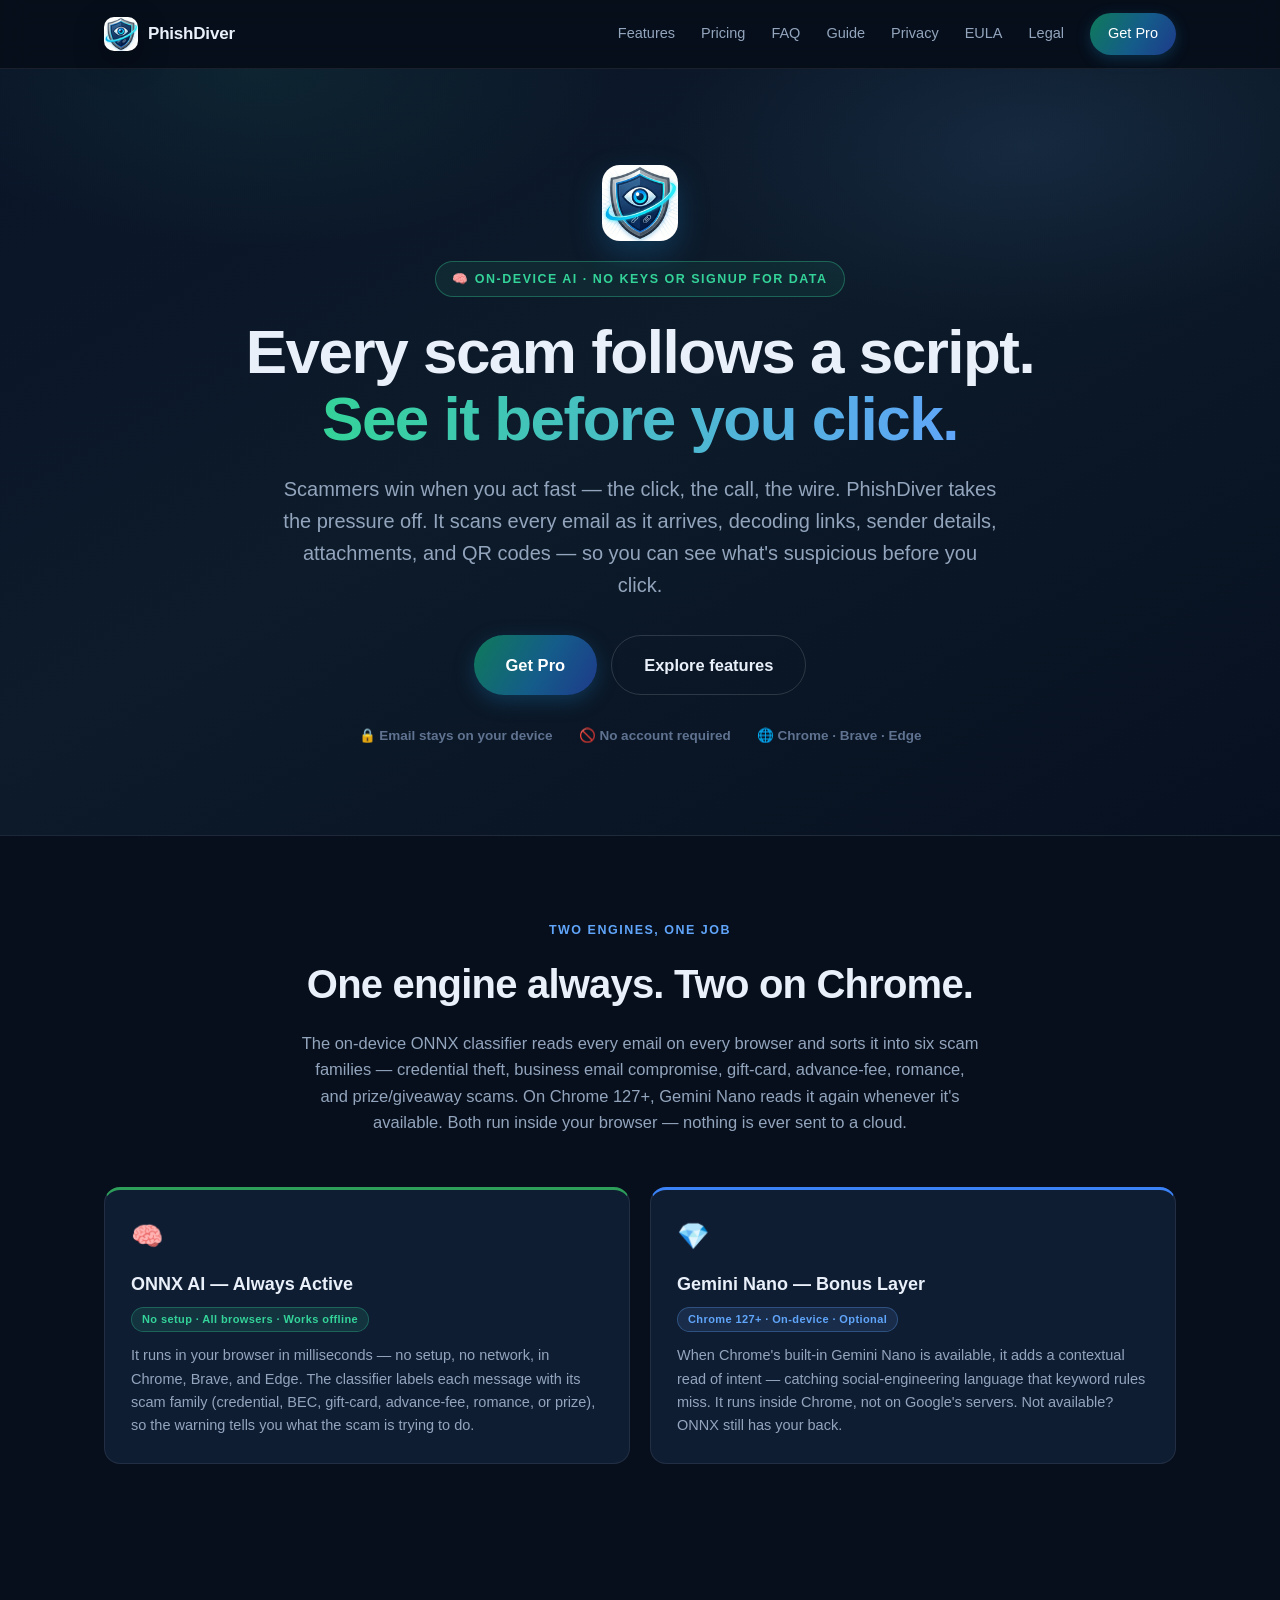
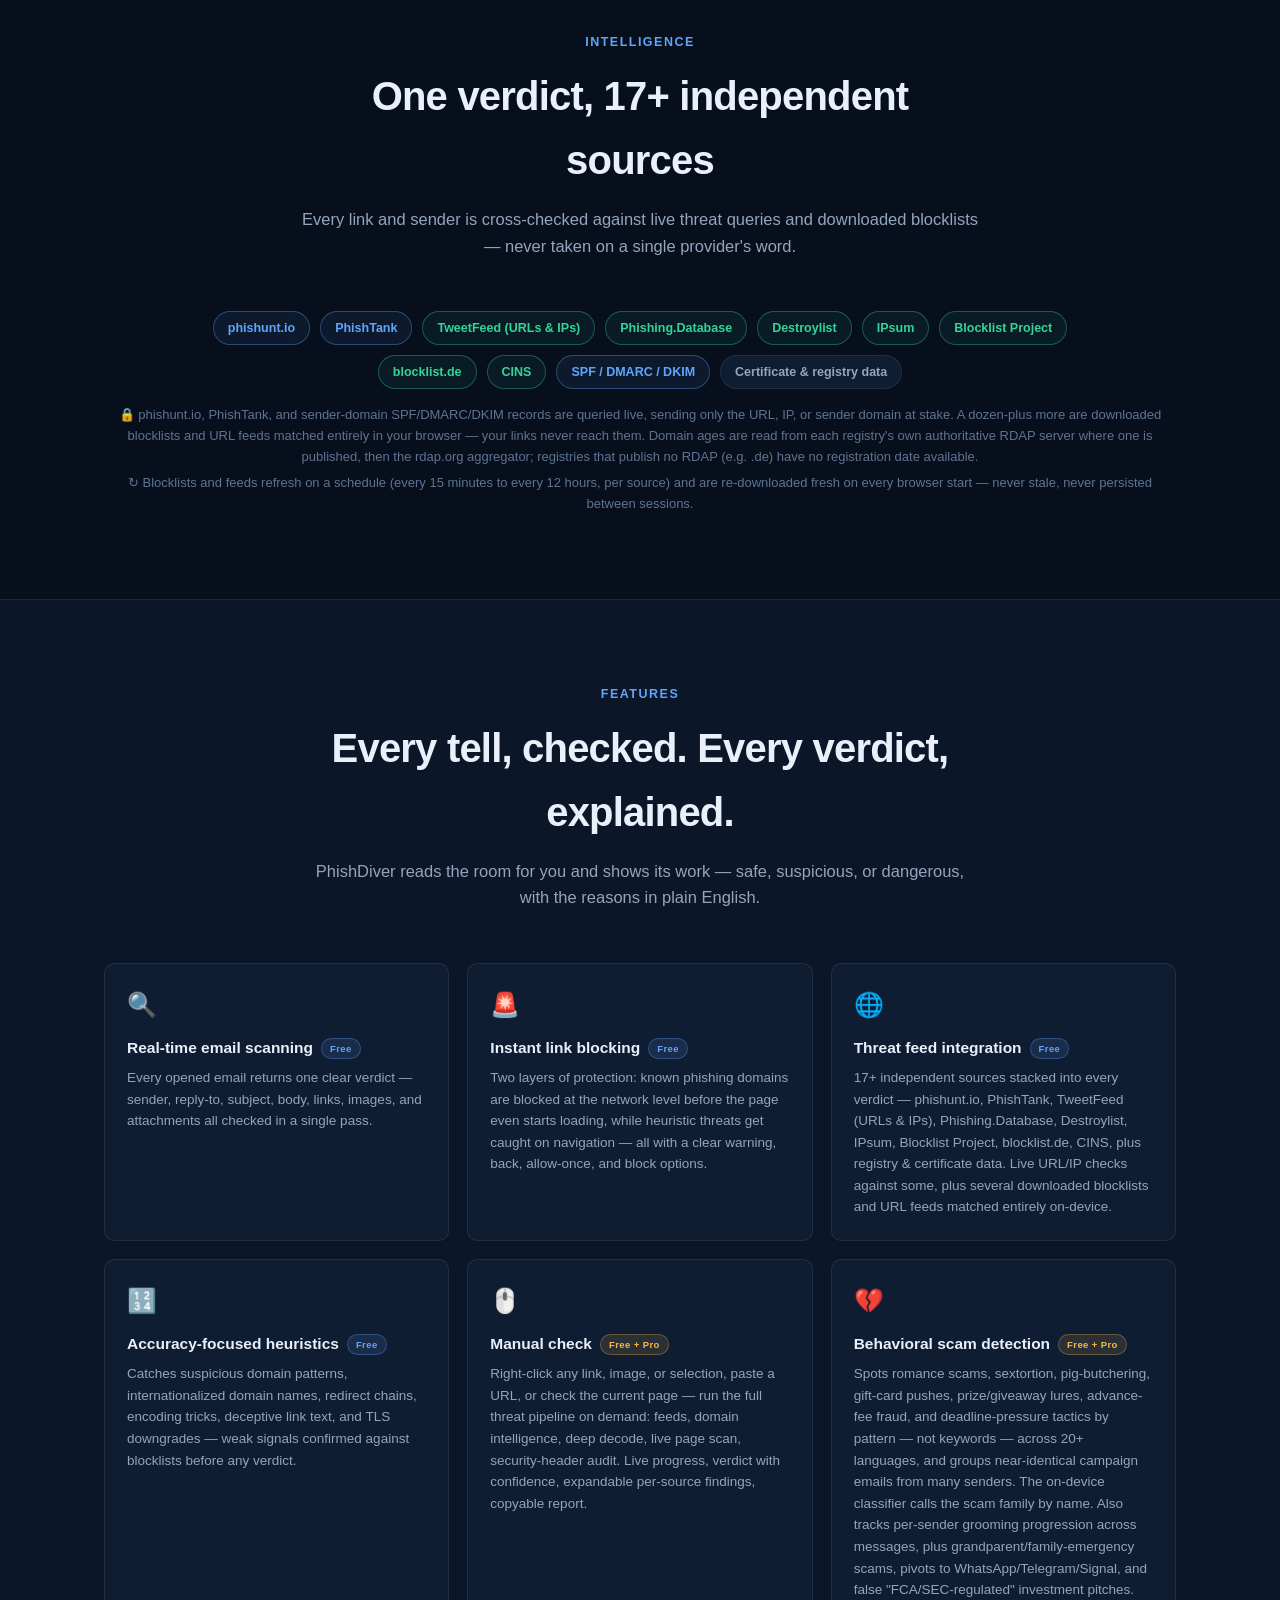
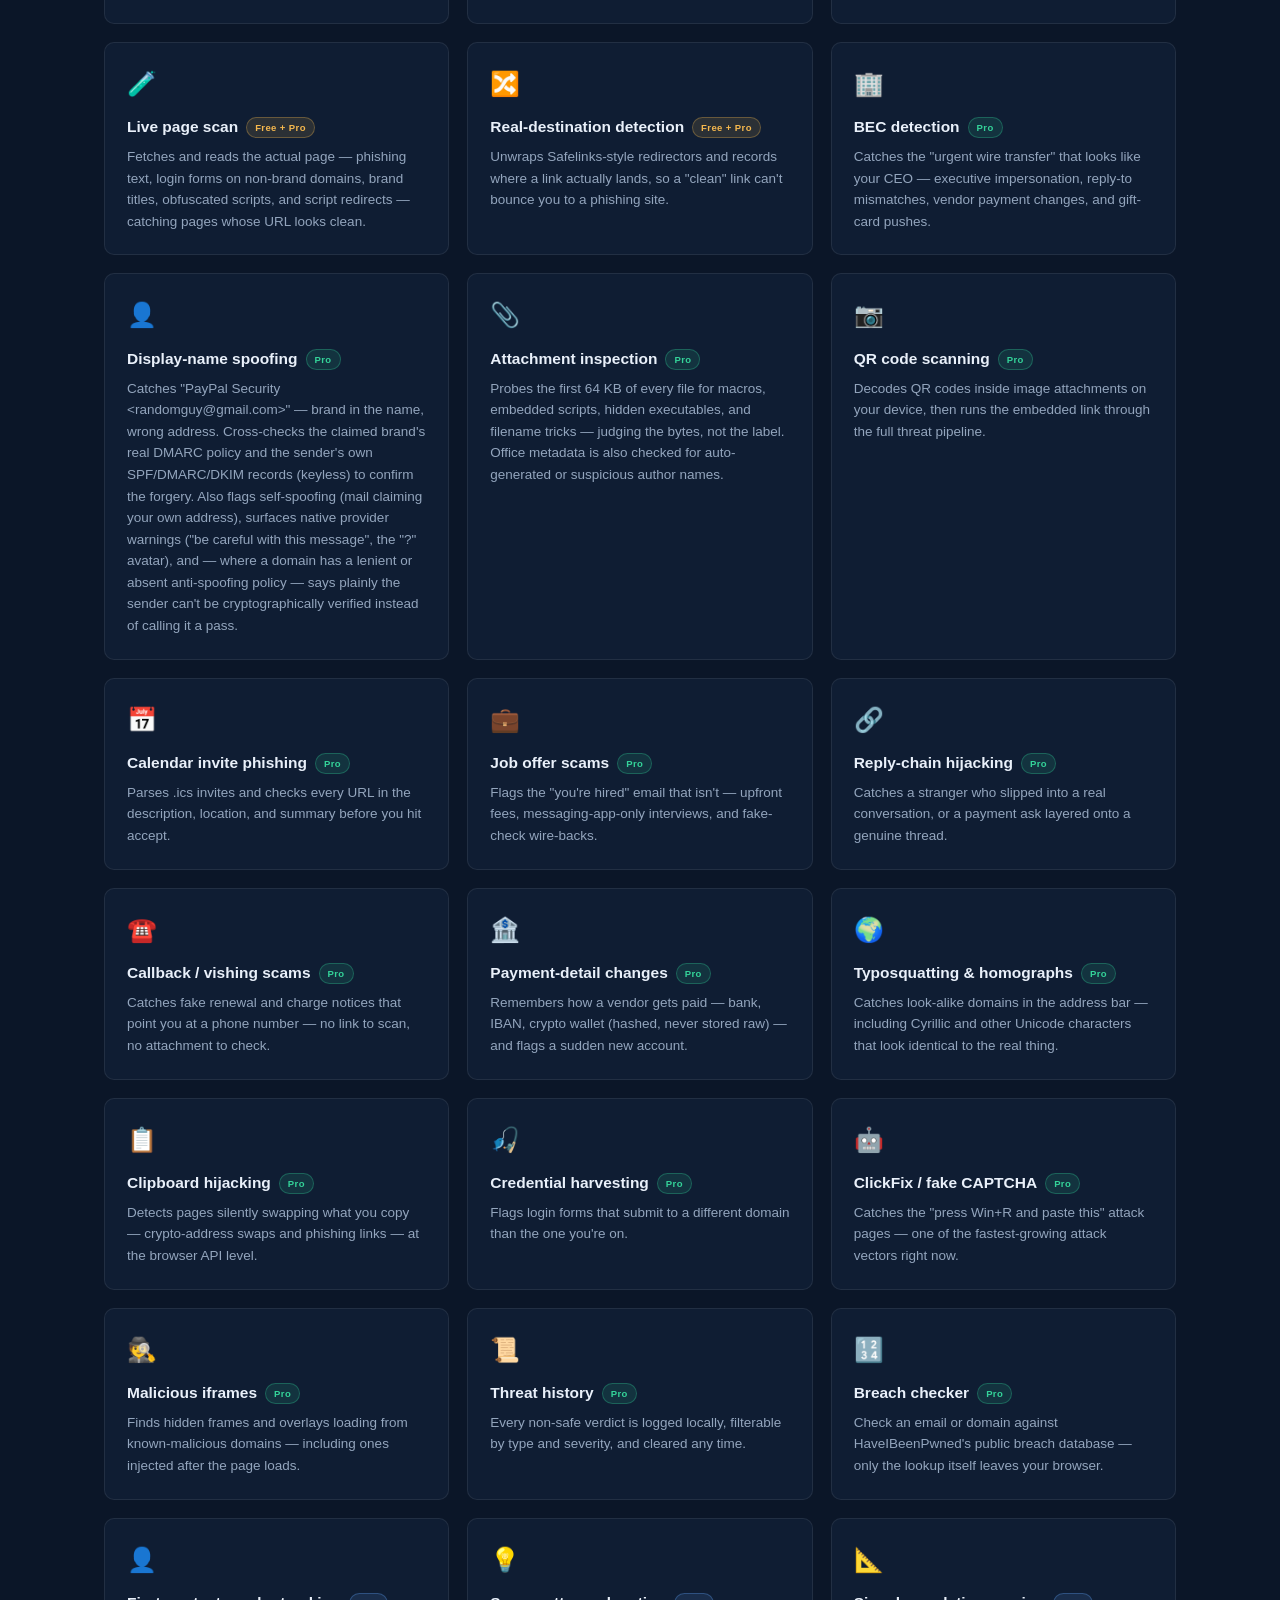
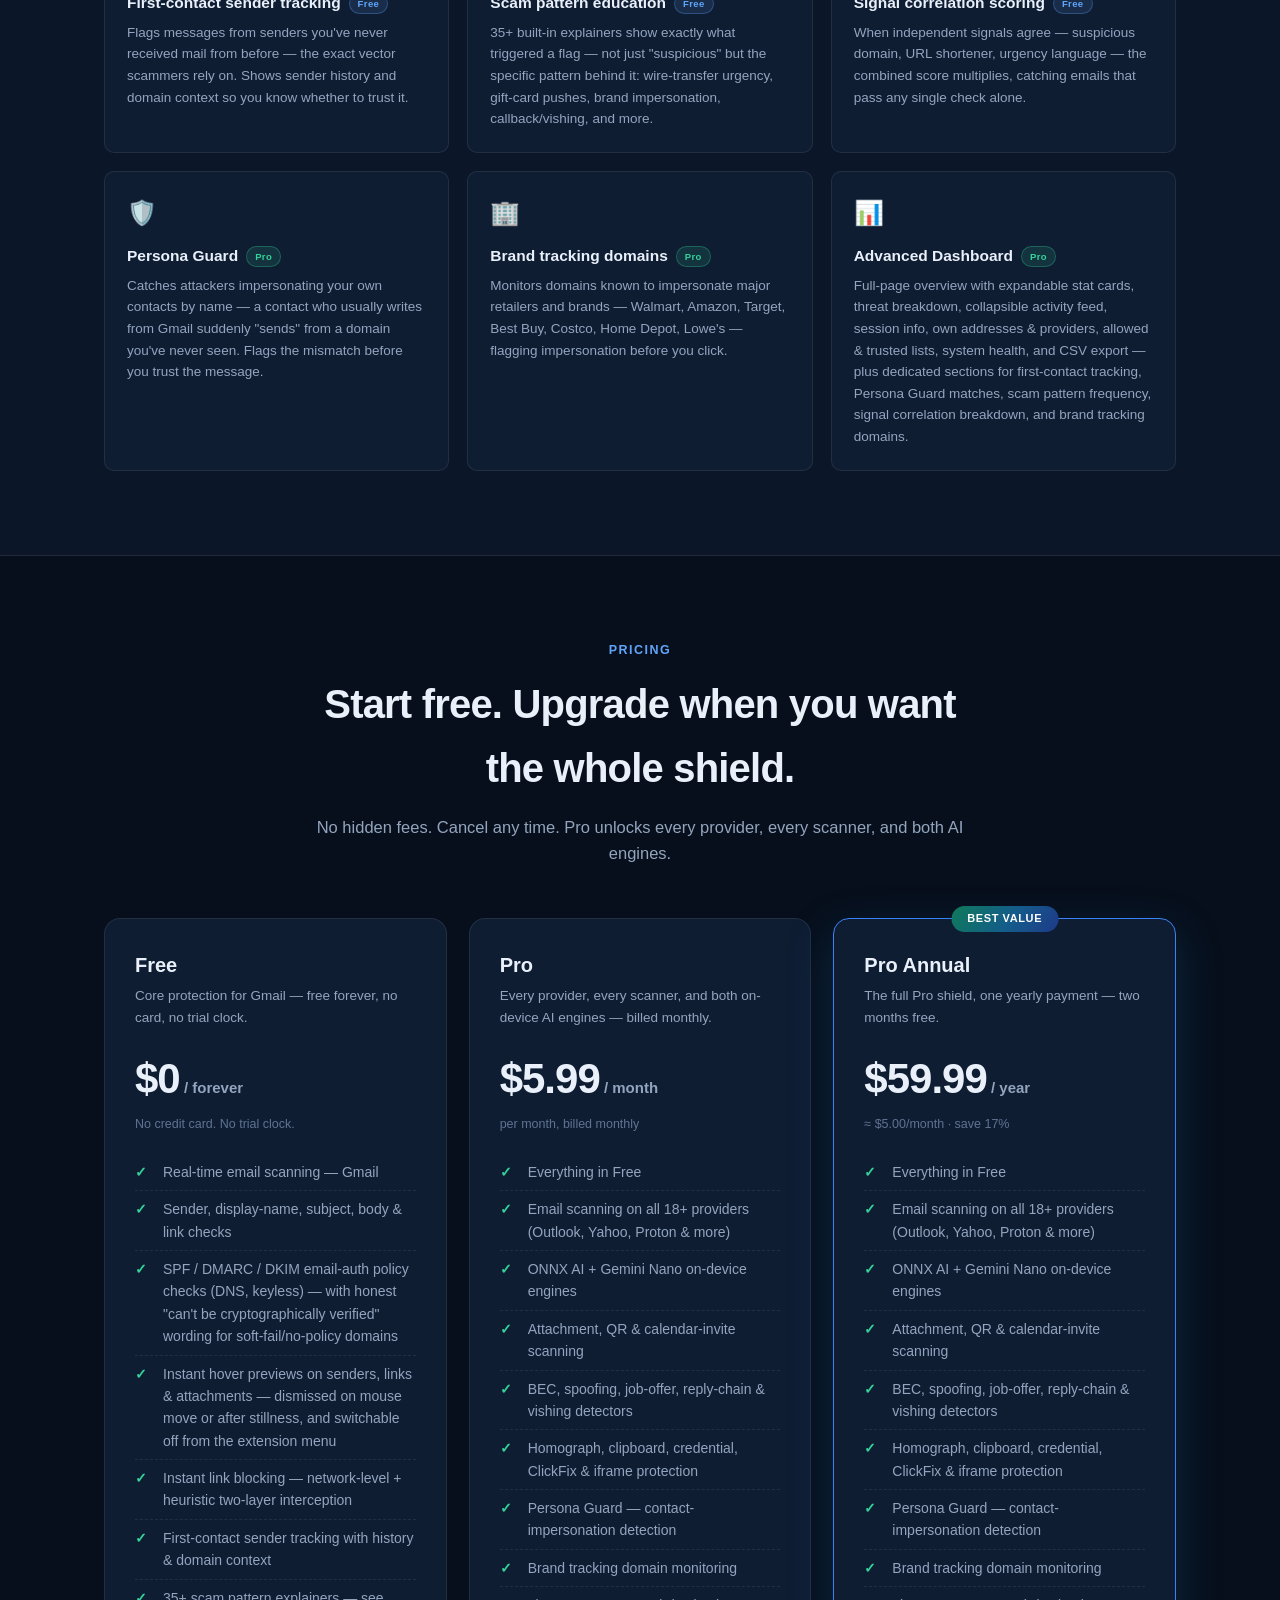
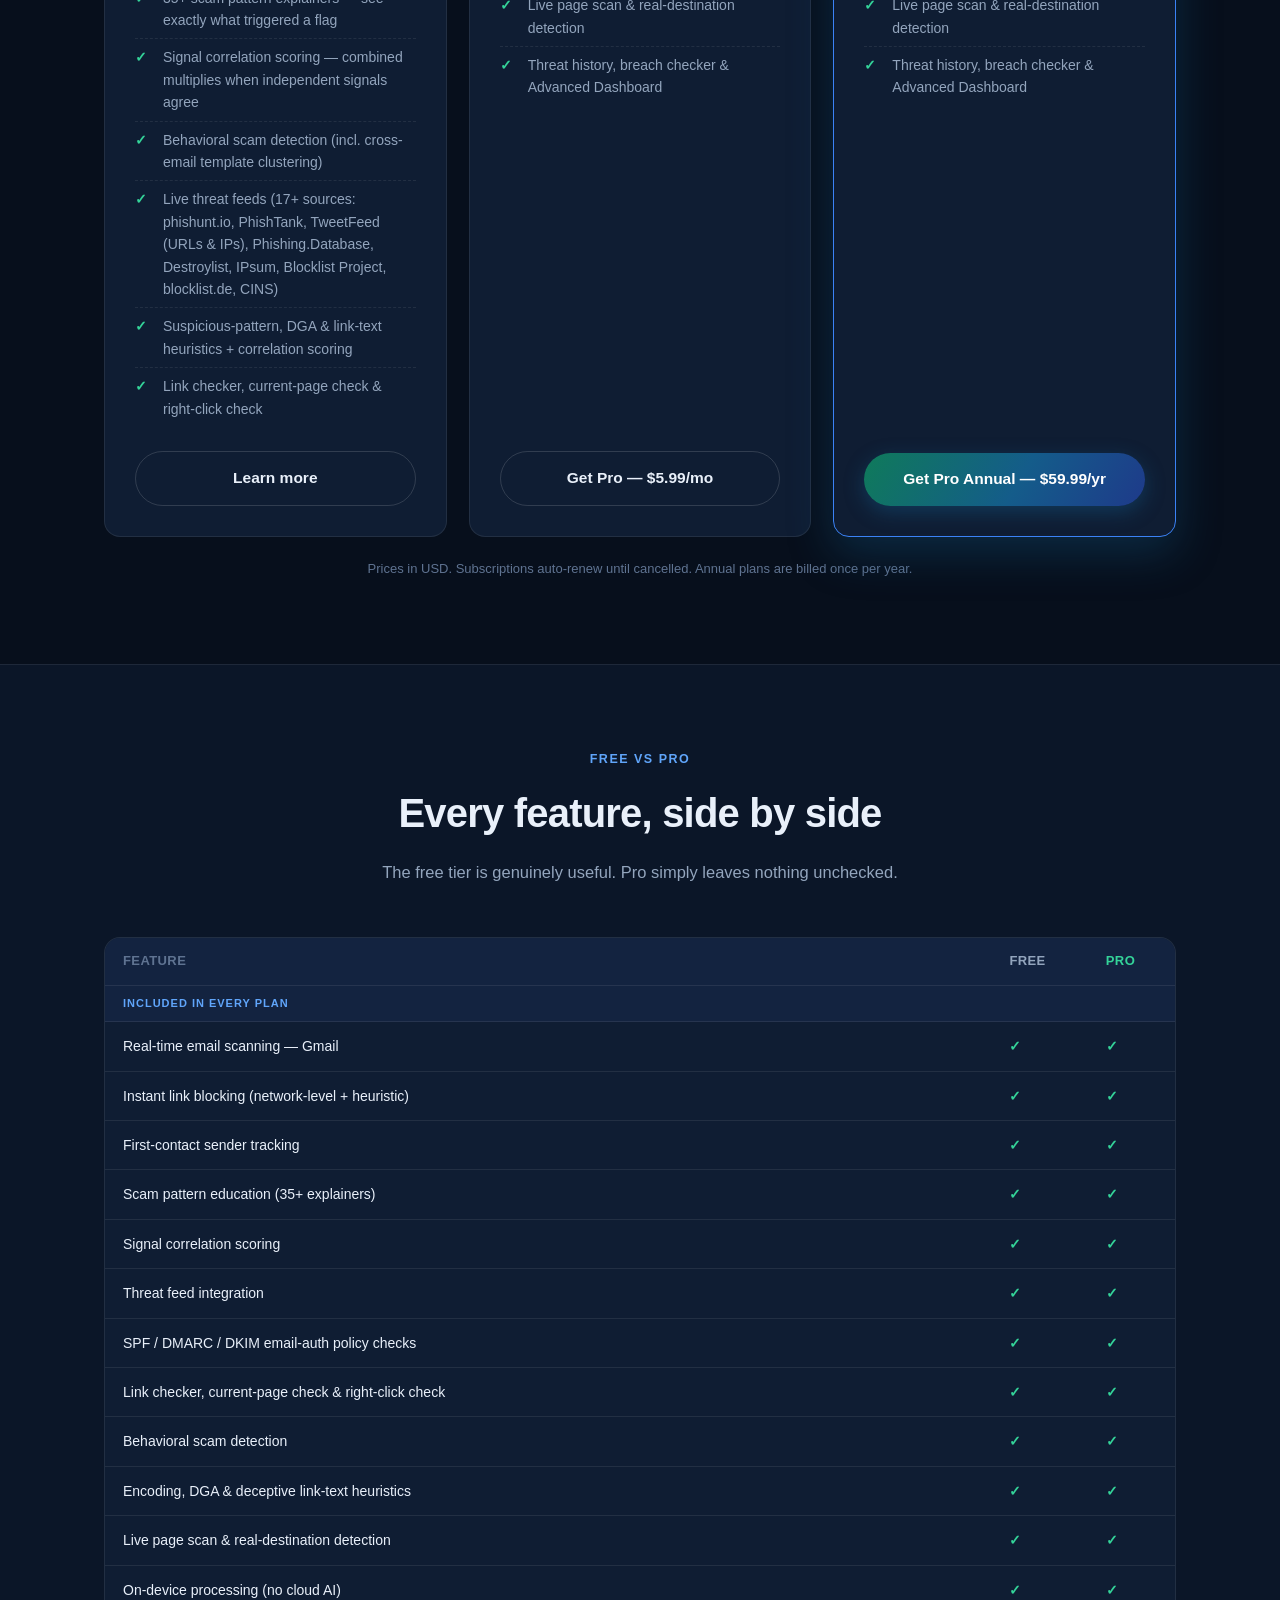
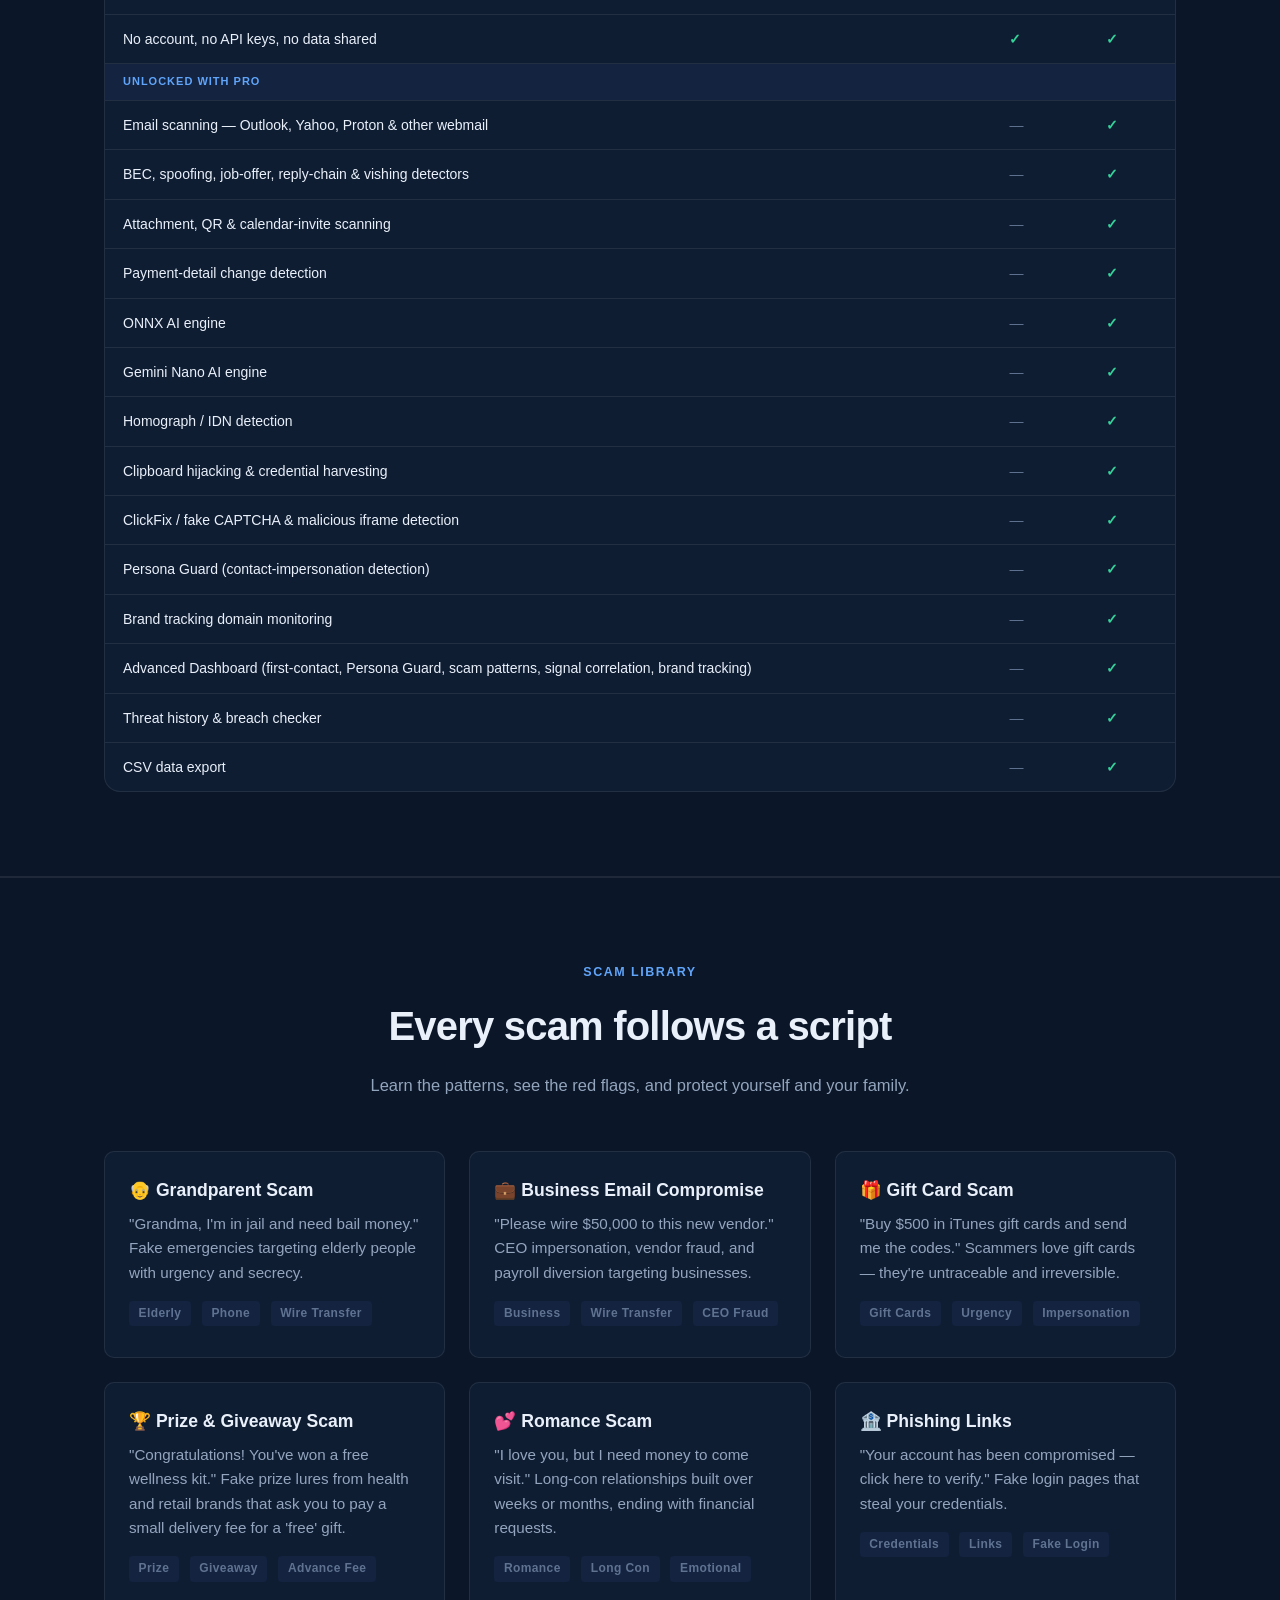
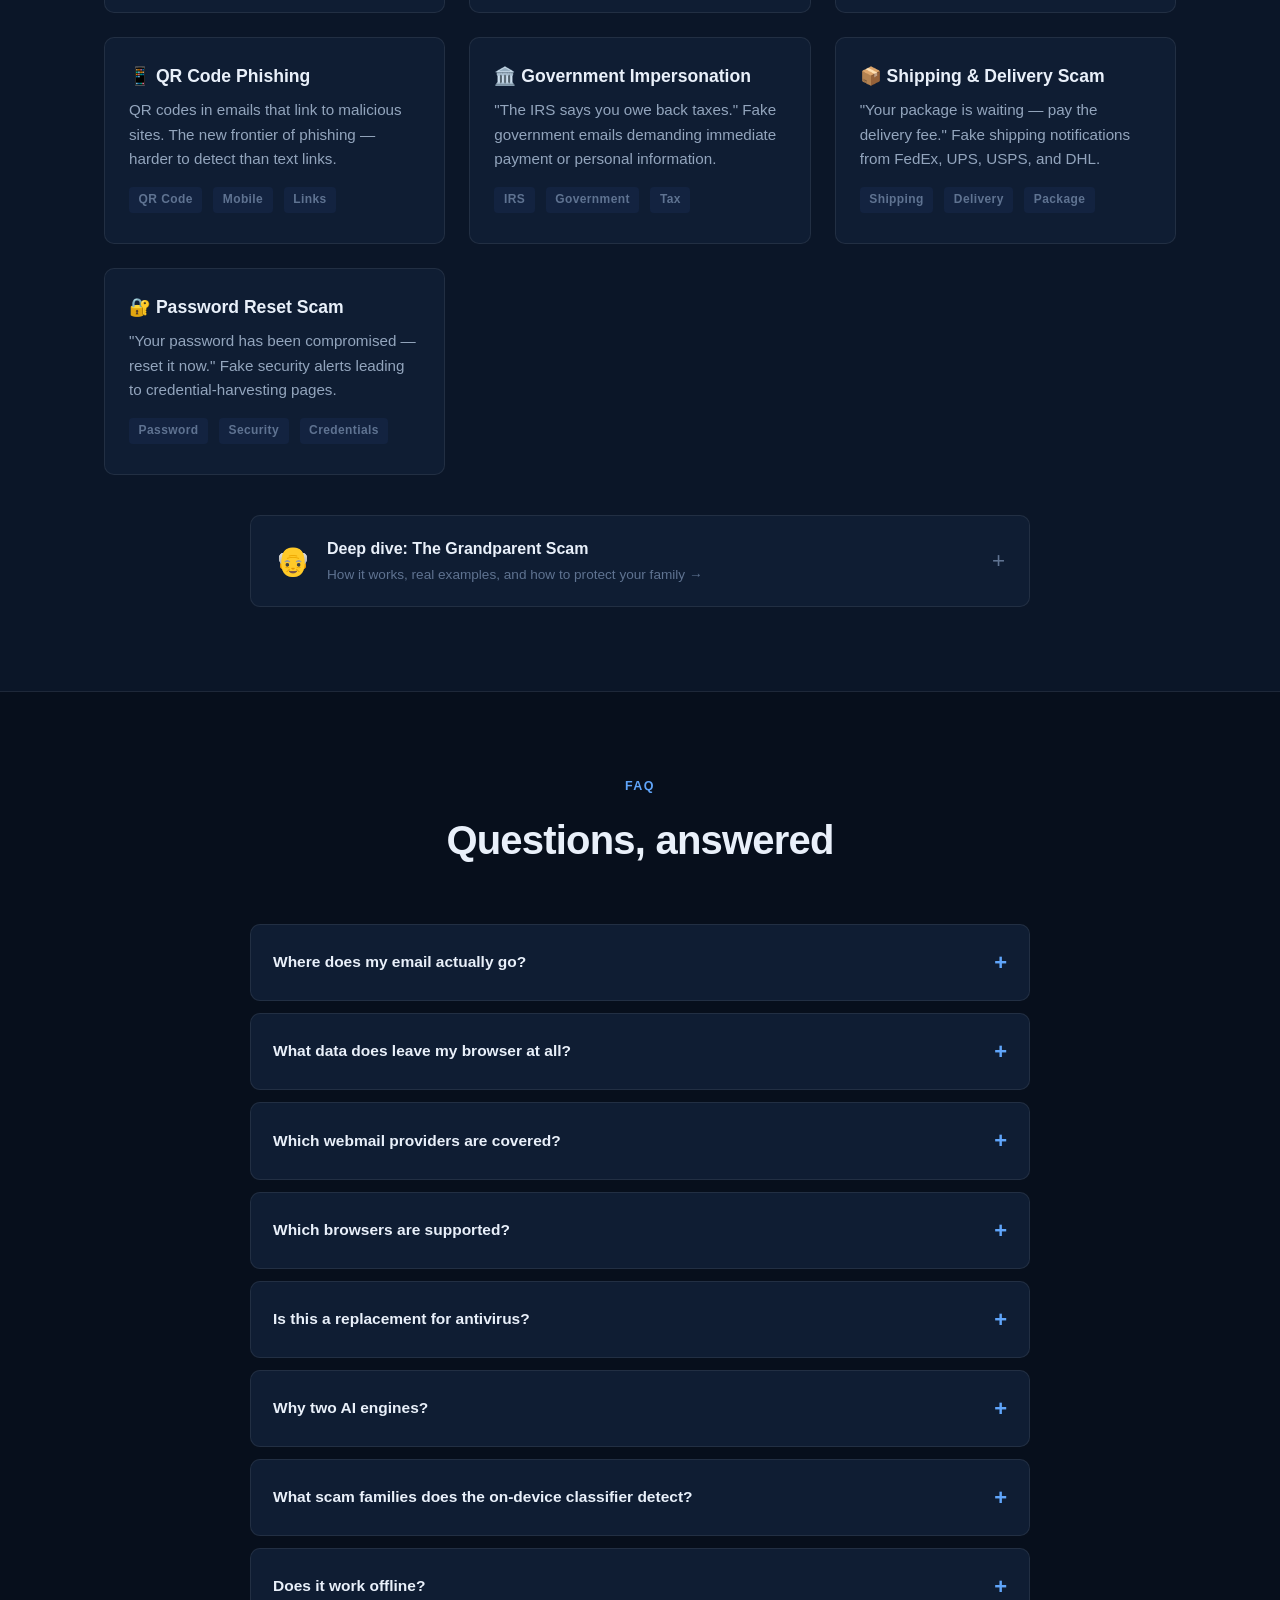
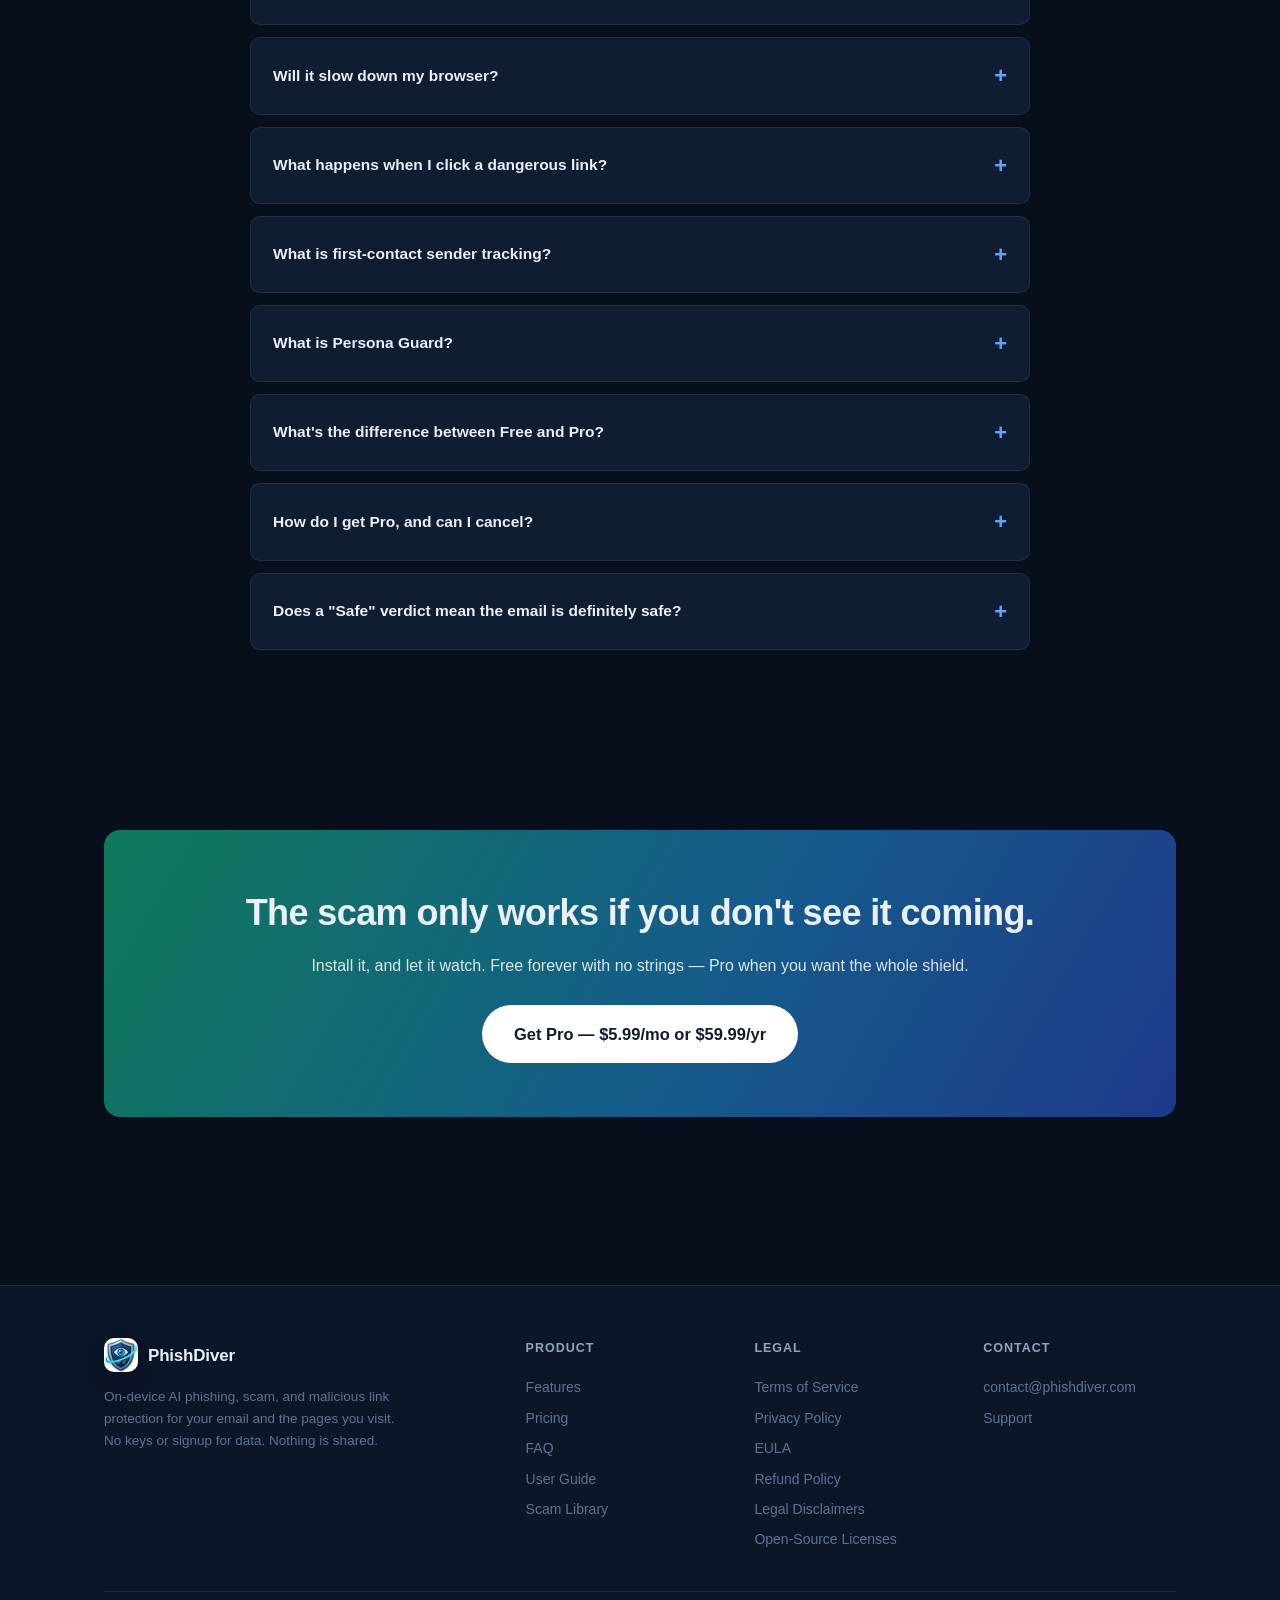
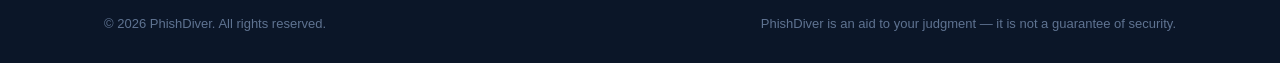
==== index.html @ b2386d59 "Add files via upload" ====
<!DOCTYPE html>
<html lang="en">
<head>
<meta charset="UTF-8" />
<link rel="icon" type="image/x-icon" href="favicon.ico" />
<link rel="icon" type="image/png" sizes="32x32" href="favicon-32.png" />
<meta name="viewport" content="width=device-width, initial-scale=1.0" />
<title>PhishDiver — AI Phishing &amp; Scam Protection for Email and Web</title>
<meta name="description" content="PhishDiver catches phishing, scams, and malicious links in your email and on the web before you click. On-device AI, no account, no data shared. Free for Gmail; Pro covers 18+ providers." />
<meta name="theme-color" content="#070f1c" />
<link rel="stylesheet" href="css/styles.css" />
<style>
  .scam-hero { padding: 5rem 0 3rem; text-align: center; background: var(--grad-hero); }
  .scam-hero h1 { font-size: 2.4rem; max-width: 700px; margin: 0 auto 1rem; }
  .scam-hero .lede { max-width: 600px; margin: 0 auto; }
  .content { max-width: 780px; margin: 0 auto; padding: 3rem 1.5rem; }
  .scam-grid { display: grid; grid-template-columns: repeat(auto-fill, minmax(320px, 1fr)); gap: 1.5rem; margin: 2rem 0; }
  .scam-card { background: var(--surface); border: 1px solid var(--border); border-radius: var(--radius-sm); padding: 1.5rem; transition: border-color 0.2s; }
  .scam-card:hover { border-color: var(--blue); }
  .scam-card h3 { margin: 0 0 0.5rem; font-size: 1.1rem; }
  .scam-card p { color: var(--muted); font-size: 0.95rem; margin: 0 0 1rem; }
  .scam-card .tag { display: inline-block; background: var(--surface-2); color: var(--faint); font-size: 0.75rem; padding: 0.2rem 0.6rem; border-radius: 4px; margin-right: 0.4rem; margin-bottom: 0.4rem; }
  .scam-detail { max-width: 780px; margin: 0 auto; padding: 2rem 1.5rem; }
  .scam-detail h2 { font-size: 1.6rem; margin: 2.5rem 0 1rem; color: var(--text); }
  .scam-detail p { margin-bottom: 1rem; color: var(--muted); }
  .scam-detail ul, .scam-detail ol { margin: 0.5rem 0 1.5rem 1.5rem; color: var(--muted); }
  .scam-detail li { margin-bottom: 0.5rem; }
  .example-box { background: var(--surface); border: 1px solid var(--border); border-radius: var(--radius-sm); padding: 1.5rem; margin: 1.5rem 0; }
  .example-box .label { font-size: 0.8rem; text-transform: uppercase; letter-spacing: 0.05em; color: var(--red); margin-bottom: 0.75rem; font-weight: 600; }
  .example-box p { color: var(--text); font-style: italic; margin-bottom: 0.5rem; }
  .tip-box { background: var(--surface-2); border-left: 3px solid var(--green); border-radius: 0 var(--radius-sm) var(--radius-sm) 0; padding: 1.25rem 1.5rem; margin: 1.5rem 0; }
  .tip-box .label { color: var(--green); font-weight: 600; margin-bottom: 0.5rem; }
  .scam-deep-dive { max-width: 780px; margin: 2.5rem auto 0; }
  .scam-deep-dive details { border: 1px solid var(--border); border-radius: var(--radius-sm); background: var(--surface); }
  .scam-deep-dive details[open] { border-color: var(--blue); }
  .scam-deep-dive summary { cursor: pointer; padding: 1.25rem 1.5rem; list-style: none; display: flex; align-items: center; gap: 1rem; }
  .scam-deep-dive summary::-webkit-details-marker { display: none; }
  .scam-deep-dive summary::after { content: '+'; margin-left: auto; font-size: 1.4rem; color: var(--faint); font-weight: 300; }
  .scam-deep-dive details[open] summary::after { content: '−'; }
  .deep-dive-icon { font-size: 1.8rem; flex-shrink: 0; }
  .deep-dive-text { display: flex; flex-direction: column; gap: 0.15rem; }
  .deep-dive-text strong { font-size: 1rem; }
  .deep-dive-text span { font-size: 0.85rem; color: var(--faint); }
  .deep-dive-body { padding: 0 1.5rem 1.5rem; }
  .deep-dive-body h3 { font-size: 1.2rem; margin: 2rem 0 0.75rem; color: var(--blue); }
  .deep-dive-body p { margin-bottom: 1rem; color: var(--muted); }
  .deep-dive-body ul, .deep-dive-body ol { margin: 0.5rem 0 1.5rem 1.5rem; color: var(--muted); }
  .deep-dive-body li { margin-bottom: 0.5rem; }
</style>
</head>
<body>

<header class="site-header">
  <div class="container nav">
    <a class="brand" href="index.html">
      <span class="logo"><img src="images/icon48.png" alt="PhishDiver" /></span>
      <span>PhishDiver</span>
    </a>
    <button class="nav-toggle" id="nav-toggle" aria-label="Menu">☰</button>
    <nav class="nav-links" id="nav-links">
      <a href="#features">Features</a>
      <a href="#pricing">Pricing</a>
      <a href="#faq">FAQ</a>
      <a href="guide.html">Guide</a>
      <a href="privacy.html">Privacy</a>
      <a href="eula.html">EULA</a>
      <a href="disclaimer.html">Legal</a>
      <a class="nav-cta" href="checkout.html">Get Pro</a>
    </nav>
  </div>
</header>

<!-- ── Hero ─────────────────────────────────────────────────────────────── -->
<section class="hero">
  <div class="container">
    <img class="hero-icon" src="images/icon128.png" alt="PhishDiver" />
    <span class="eyebrow">🧠 On-device AI · No keys or signup for data</span>
    <h1>Every scam follows a script.<br /><span class="grad">See it before you click.</span></h1>
    <p class="lede">
      Scammers win when you act fast — the click, the call, the wire. PhishDiver takes the pressure off.
      It scans every email as it arrives, decoding links, sender details, attachments, and QR codes —
      so you can see what's suspicious before you click.
    </p>
    <div class="hero-ctas">
      <a class="btn btn-primary btn-lg" href="checkout.html">Get Pro</a>
      <a class="btn btn-ghost btn-lg" href="#features">Explore features</a>
    </div>
    <div class="hero-trust">
      <span>🔒 Email stays on your device</span>
      <span>🚫 No account required</span>
      <span>🌐 Chrome · Brave · Edge</span>
    </div>
  </div>
</section>

<!-- ── AI engines ───────────────────────────────────────────────────────── -->
<section id="engines">
  <div class="container">
    <div class="section-head">
      <div class="section-kicker">Two engines, one job</div>
      <h2>One engine always. Two on Chrome.</h2>
      <p>The on-device ONNX classifier reads every email on every browser and sorts it into six scam families — credential theft, business email compromise, gift-card, advance-fee, romance, and prize/giveaway scams. On Chrome 127+, Gemini Nano reads it again whenever it's available. Both run inside your browser — nothing is ever sent to a cloud.</p>
    </div>
    <div class="engines">
      <div class="engine-card onnx">
        <div class="eng-icon">🧠</div>
        <h3>ONNX AI — Always Active</h3>
        <span class="eng-pill">No setup · All browsers · Works offline</span>
        <p>It runs in your browser in milliseconds — no setup, no network, in Chrome, Brave, and Edge. The classifier labels each message with its scam family (credential, BEC, gift-card, advance-fee, romance, or prize), so the warning tells you what the scam is trying to do.</p>
      </div>
      <div class="engine-card nano">
        <div class="eng-icon">💎</div>
        <h3>Gemini Nano — Bonus Layer</h3>
        <span class="eng-pill">Chrome 127+ · On-device · Optional</span>
        <p>When Chrome's built-in Gemini Nano is available, it adds a contextual read of intent — catching social-engineering language that keyword rules miss. It runs inside Chrome, not on Google's servers. Not available? ONNX still has your back.</p>
      </div>
    </div>
  </div>
</section>

<!-- ── Threat sources ──────────────────────────────────────────────────── -->
<section id="sources">
  <div class="container">
    <div class="section-head">
      <div class="section-kicker">Intelligence</div>
      <h2>One verdict, 17+ independent sources</h2>
      <p>Every link and sender is cross-checked against live threat queries and downloaded blocklists — never taken on a single provider's word.</p>
    </div>
    <div class="source-strip">
      <span class="source-chip live">phishunt.io</span>
      <span class="source-chip live">PhishTank</span>
      <span class="source-chip local">TweetFeed (URLs & IPs)</span>
      <span class="source-chip local">Phishing.Database</span>
      <span class="source-chip local">Destroylist</span>
      <span class="source-chip local">IPsum</span>
      <span class="source-chip local">Blocklist Project</span>
      <span class="source-chip local">blocklist.de</span>
      <span class="source-chip local">CINS</span>
      <span class="source-chip live">SPF / DMARC / DKIM</span>
      <span class="source-chip">Certificate &amp; registry data</span>
    </div>
    <p class="sources-note">🔒 phishunt.io, PhishTank, and sender-domain SPF/DMARC/DKIM records are queried live, sending only the URL, IP, or sender domain at stake. A dozen-plus more are downloaded blocklists and URL feeds matched entirely in your browser — your links never reach them. Domain ages are read from each registry's own authoritative RDAP server where one is published, then the rdap.org aggregator; registries that publish no RDAP (e.g. .de) have no registration date available.</p>
    <p class="sources-note" style="margin-top:6px">↻ Blocklists and feeds refresh on a schedule (every 15 minutes to every 12 hours, per source) and are re-downloaded fresh on every browser start — never stale, never persisted between sessions.</p>
  </div>
</section>

<!-- ── Features ─────────────────────────────────────────────────────────── -->
<section id="features" class="alt">
  <div class="container">
    <div class="section-head">
      <div class="section-kicker">Features</div>
      <h2>Every tell, checked. Every verdict, explained.</h2>
      <p>PhishDiver reads the room for you and shows its work — safe, suspicious, or dangerous, with the reasons in plain English.</p>
    </div>

    <div class="feature-grid">

      <div class="feature-card">
        <div class="f-icon">🔍</div>
        <h3>Real-time email scanning <span class="tag tag-free">Free</span></h3>
        <p>Every opened email returns one clear verdict — sender, reply-to, subject, body, links, images, and attachments all checked in a single pass.</p>
      </div>
      <div class="feature-card">
        <div class="f-icon">🚨</div>
        <h3>Instant link blocking <span class="tag tag-free">Free</span></h3>
        <p>Two layers of protection: known phishing domains are blocked at the network level before the page even starts loading, while heuristic threats get caught on navigation — all with a clear warning, back, allow-once, and block options.</p>
      </div>
      <div class="feature-card">
        <div class="f-icon">🌐</div>
        <h3>Threat feed integration <span class="tag tag-free">Free</span></h3>
        <p>17+ independent sources stacked into every verdict — phishunt.io, PhishTank, TweetFeed (URLs & IPs), Phishing.Database, Destroylist, IPsum, Blocklist Project, blocklist.de, CINS, plus registry &amp; certificate data. Live URL/IP checks against some, plus several downloaded blocklists and URL feeds matched entirely on-device.</p>
      </div>
      <div class="feature-card">
        <div class="f-icon">🔢</div>
        <h3>Accuracy-focused heuristics <span class="tag tag-free">Free</span></h3>
        <p>Catches suspicious domain patterns, internationalized domain names, redirect chains, encoding tricks, deceptive link text, and TLS downgrades — weak signals confirmed against blocklists before any verdict.</p>
      </div>

      <div class="feature-card">
        <div class="f-icon">🖱️</div>
        <h3>Manual check <span class="tag tag-both">Free + Pro</span></h3>
        <p>Right-click any link, image, or selection, paste a URL, or check the current page — run the full threat pipeline on demand: feeds, domain intelligence, deep decode, live page scan, security-header audit. Live progress, verdict with confidence, expandable per-source findings, copyable report.</p>
      </div>
      <div class="feature-card">
        <div class="f-icon">💔</div>
        <h3>Behavioral scam detection <span class="tag tag-both">Free + Pro</span></h3>
        <p>Spots romance scams, sextortion, pig-butchering, gift-card pushes, prize/giveaway lures, advance-fee fraud, and deadline-pressure tactics by pattern — not keywords — across 20+ languages, and groups near-identical campaign emails from many senders. The on-device classifier calls the scam family by name. Also tracks per-sender grooming progression across messages, plus grandparent/family-emergency scams, pivots to WhatsApp/Telegram/Signal, and false "FCA/SEC-regulated" investment pitches.</p>
      </div>
      <div class="feature-card">
        <div class="f-icon">🧪</div>
        <h3>Live page scan <span class="tag tag-both">Free + Pro</span></h3>
        <p>Fetches and reads the actual page — phishing text, login forms on non-brand domains, brand titles, obfuscated scripts, and script redirects — catching pages whose URL looks clean.</p>
      </div>
      <div class="feature-card">
        <div class="f-icon">🔀</div>
        <h3>Real-destination detection <span class="tag tag-both">Free + Pro</span></h3>
        <p>Unwraps Safelinks-style redirectors and records where a link actually lands, so a "clean" link can't bounce you to a phishing site.</p>
      </div>

      <div class="feature-card">
        <div class="f-icon">🏢</div>
        <h3>BEC detection <span class="tag tag-pro">Pro</span></h3>
        <p>Catches the "urgent wire transfer" that looks like your CEO — executive impersonation, reply-to mismatches, vendor payment changes, and gift-card pushes.</p>
      </div>
      <div class="feature-card">
        <div class="f-icon">👤</div>
        <h3>Display-name spoofing <span class="tag tag-pro">Pro</span></h3>
        <p>Catches "PayPal Security &lt;randomguy@gmail.com&gt;" — brand in the name, wrong address. Cross-checks the claimed brand's real DMARC policy and the sender's own SPF/DMARC/DKIM records (keyless) to confirm the forgery. Also flags self-spoofing (mail claiming your own address), surfaces native provider warnings ("be careful with this message", the "?" avatar), and — where a domain has a lenient or absent anti-spoofing policy — says plainly the sender can't be cryptographically verified instead of calling it a pass.</p>
      </div>
      <div class="feature-card">
        <div class="f-icon">📎</div>
        <h3>Attachment inspection <span class="tag tag-pro">Pro</span></h3>
        <p>Probes the first 64 KB of every file for macros, embedded scripts, hidden executables, and filename tricks — judging the bytes, not the label. Office metadata is also checked for auto-generated or suspicious author names.</p>
      </div>
      <div class="feature-card">
        <div class="f-icon">📷</div>
        <h3>QR code scanning <span class="tag tag-pro">Pro</span></h3>
        <p>Decodes QR codes inside image attachments on your device, then runs the embedded link through the full threat pipeline.</p>
      </div>
      <div class="feature-card">
        <div class="f-icon">📅</div>
        <h3>Calendar invite phishing <span class="tag tag-pro">Pro</span></h3>
        <p>Parses .ics invites and checks every URL in the description, location, and summary before you hit accept.</p>
      </div>
      <div class="feature-card">
        <div class="f-icon">💼</div>
        <h3>Job offer scams <span class="tag tag-pro">Pro</span></h3>
        <p>Flags the "you're hired" email that isn't — upfront fees, messaging-app-only interviews, and fake-check wire-backs.</p>
      </div>
      <div class="feature-card">
        <div class="f-icon">🔗</div>
        <h3>Reply-chain hijacking <span class="tag tag-pro">Pro</span></h3>
        <p>Catches a stranger who slipped into a real conversation, or a payment ask layered onto a genuine thread.</p>
      </div>
      <div class="feature-card">
        <div class="f-icon">☎️</div>
        <h3>Callback / vishing scams <span class="tag tag-pro">Pro</span></h3>
        <p>Catches fake renewal and charge notices that point you at a phone number — no link to scan, no attachment to check.</p>
      </div>
      <div class="feature-card">
        <div class="f-icon">🏦</div>
        <h3>Payment-detail changes <span class="tag tag-pro">Pro</span></h3>
        <p>Remembers how a vendor gets paid — bank, IBAN, crypto wallet (hashed, never stored raw) — and flags a sudden new account.</p>
      </div>
      <div class="feature-card">
        <div class="f-icon">🌍</div>
        <h3>Typosquatting &amp; homographs <span class="tag tag-pro">Pro</span></h3>
        <p>Catches look-alike domains in the address bar — including Cyrillic and other Unicode characters that look identical to the real thing.</p>
      </div>
      <div class="feature-card">
        <div class="f-icon">📋</div>
        <h3>Clipboard hijacking <span class="tag tag-pro">Pro</span></h3>
        <p>Detects pages silently swapping what you copy — crypto-address swaps and phishing links — at the browser API level.</p>
      </div>
      <div class="feature-card">
        <div class="f-icon">🎣</div>
        <h3>Credential harvesting <span class="tag tag-pro">Pro</span></h3>
        <p>Flags login forms that submit to a different domain than the one you're on.</p>
      </div>
      <div class="feature-card">
        <div class="f-icon">🤖</div>
        <h3>ClickFix / fake CAPTCHA <span class="tag tag-pro">Pro</span></h3>
        <p>Catches the "press Win+R and paste this" attack pages — one of the fastest-growing attack vectors right now.</p>
      </div>
      <div class="feature-card">
        <div class="f-icon">🕵️</div>
        <h3>Malicious iframes <span class="tag tag-pro">Pro</span></h3>
        <p>Finds hidden frames and overlays loading from known-malicious domains — including ones injected after the page loads.</p>
      </div>
      <div class="feature-card">
        <div class="f-icon">📜</div>
        <h3>Threat history <span class="tag tag-pro">Pro</span></h3>
        <p>Every non-safe verdict is logged locally, filterable by type and severity, and cleared any time.</p>
      </div>
      <div class="feature-card">
        <div class="f-icon">🔢</div>
        <h3>Breach checker <span class="tag tag-pro">Pro</span></h3>
        <p>Check an email or domain against HaveIBeenPwned's public breach database — only the lookup itself leaves your browser.</p>
      </div>
      <div class="feature-card">
        <div class="f-icon">👤</div>
        <h3>First-contact sender tracking <span class="tag tag-free">Free</span></h3>
        <p>Flags messages from senders you've never received mail from before — the exact vector scammers rely on. Shows sender history and domain context so you know whether to trust it.</p>
      </div>
      <div class="feature-card">
        <div class="f-icon">💡</div>
        <h3>Scam pattern education <span class="tag tag-free">Free</span></h3>
        <p>35+ built-in explainers show exactly what triggered a flag — not just "suspicious" but the specific pattern behind it: wire-transfer urgency, gift-card pushes, brand impersonation, callback/vishing, and more.</p>
      </div>
      <div class="feature-card">
        <div class="f-icon">📐</div>
        <h3>Signal correlation scoring <span class="tag tag-free">Free</span></h3>
        <p>When independent signals agree — suspicious domain, URL shortener, urgency language — the combined score multiplies, catching emails that pass any single check alone.</p>
      </div>
      <div class="feature-card">
        <div class="f-icon">🛡️</div>
        <h3>Persona Guard <span class="tag tag-pro">Pro</span></h3>
        <p>Catches attackers impersonating your own contacts by name — a contact who usually writes from Gmail suddenly "sends" from a domain you've never seen. Flags the mismatch before you trust the message.</p>
      </div>
      <div class="feature-card">
        <div class="f-icon">🏢</div>
        <h3>Brand tracking domains <span class="tag tag-pro">Pro</span></h3>
        <p>Monitors domains known to impersonate major retailers and brands — Walmart, Amazon, Target, Best Buy, Costco, Home Depot, Lowe's — flagging impersonation before you click.</p>
      </div>
      <div class="feature-card">
        <div class="f-icon">📊</div>
        <h3>Advanced Dashboard <span class="tag tag-pro">Pro</span></h3>
        <p>Full-page overview with expandable stat cards, threat breakdown, collapsible activity feed, session info, own addresses &amp; providers, allowed &amp; trusted lists, system health, and CSV export — plus dedicated sections for first-contact tracking, Persona Guard matches, scam pattern frequency, signal correlation breakdown, and brand tracking domains.</p>
      </div>

    </div>
  </div>
</section>

<!-- ── Pricing ──────────────────────────────────────────────────────────── -->
<section id="pricing">
  <div class="container">
    <div class="section-head">
      <div class="section-kicker">Pricing</div>
      <h2>Start free. Upgrade when you want the whole shield.</h2>
      <p>No hidden fees. Cancel any time. Pro unlocks every provider, every scanner, and both AI engines.</p>
    </div>

    <div class="plans">
      <div class="plan">
        <h3>Free</h3>
        <p class="plan-desc">Core protection for Gmail — free forever, no card, no trial clock.</p>
        <div class="price">$0<small> / forever</small></div>
        <div class="price-note">No credit card. No trial clock.</div>
        <ul class="feature-list">
          <li>Real-time email scanning — Gmail</li>
          <li>Sender, display-name, subject, body &amp; link checks</li>
          <li>SPF / DMARC / DKIM email-auth policy checks (DNS, keyless) — with honest "can't be cryptographically verified" wording for soft-fail/no-policy domains</li>
          <li>Instant hover previews on senders, links &amp; attachments — dismissed on mouse move or after stillness, and switchable off from the extension menu</li>
          <li>Instant link blocking — network-level + heuristic two-layer interception</li>
          <li>First-contact sender tracking with history &amp; domain context</li>
          <li>35+ scam pattern explainers — see exactly what triggered a flag</li>
          <li>Signal correlation scoring — combined multiplies when independent signals agree</li>
          <li>Behavioral scam detection (incl. cross-email template clustering)</li>
          <li>Live threat feeds (17+ sources: phishunt.io, PhishTank, TweetFeed (URLs & IPs), Phishing.Database, Destroylist, IPsum, Blocklist Project, blocklist.de, CINS)</li>
          <li>Suspicious-pattern, DGA &amp; link-text heuristics + correlation scoring</li>
          <li>Link checker, current-page check &amp; right-click check</li>
        </ul>
        <a class="btn btn-ghost" href="#faq">Learn more</a>
      </div>

      <div class="plan">
        <h3>Pro</h3>
        <p class="plan-desc">Every provider, every scanner, and both on-device AI engines — billed monthly.</p>
        <div class="price">$5.99<small> / month</small></div>
        <div class="price-note">per month, billed monthly</div>
        <ul class="feature-list">
          <li>Everything in Free</li>
          <li>Email scanning on all 18+ providers (Outlook, Yahoo, Proton &amp; more)</li>
          <li>ONNX AI + Gemini Nano on-device engines</li>
          <li>Attachment, QR &amp; calendar-invite scanning</li>
          <li>BEC, spoofing, job-offer, reply-chain &amp; vishing detectors</li>
          <li>Homograph, clipboard, credential, ClickFix &amp; iframe protection</li>
          <li>Persona Guard — contact-impersonation detection</li>
          <li>Brand tracking domain monitoring</li>
          <li>Live page scan &amp; real-destination detection</li>
          <li>Threat history, breach checker &amp; Advanced Dashboard</li>
        </ul>
        <a class="btn btn-ghost" href="checkout.html?plan=monthly">Get Pro — $5.99/mo</a>
      </div>

      <div class="plan featured">
        <span class="plan-badge">Best value</span>
        <h3>Pro Annual</h3>
        <p class="plan-desc">The full Pro shield, one yearly payment — two months free.</p>
        <div class="price">$59.99<small> / year</small></div>
        <div class="price-note">≈ $5.00/month · save 17%</div>
        <ul class="feature-list">
          <li>Everything in Free</li>
          <li>Email scanning on all 18+ providers (Outlook, Yahoo, Proton &amp; more)</li>
          <li>ONNX AI + Gemini Nano on-device engines</li>
          <li>Attachment, QR &amp; calendar-invite scanning</li>
          <li>BEC, spoofing, job-offer, reply-chain &amp; vishing detectors</li>
          <li>Homograph, clipboard, credential, ClickFix &amp; iframe protection</li>
          <li>Persona Guard — contact-impersonation detection</li>
          <li>Brand tracking domain monitoring</li>
          <li>Live page scan &amp; real-destination detection</li>
          <li>Threat history, breach checker &amp; Advanced Dashboard</li>
        </ul>
        <a class="btn btn-primary" href="checkout.html?plan=annual">Get Pro Annual — $59.99/yr</a>
      </div>
    </div>

    <p style="text-align:center;color:var(--faint);font-size:13px;margin-top:22px;">
      Prices in USD. Subscriptions auto-renew until cancelled. Annual plans are billed once per year.
    </p>
  </div>
</section>

<!-- ── Comparison ───────────────────────────────────────────────────────── -->
<section id="compare" class="alt">
  <div class="container">
    <div class="section-head">
      <div class="section-kicker">Free vs Pro</div>
      <h2>Every feature, side by side</h2>
      <p>The free tier is genuinely useful. Pro simply leaves nothing unchecked.</p>
    </div>
    <div class="compare-wrap">
      <table class="compare">
        <thead>
          <tr>
            <th class="row-label">Feature</th>
            <th>Free</th>
            <th class="pro-col">Pro</th>
          </tr>
        </thead>
        <tbody>
          <tr class="group-row"><td colspan="3">Included in every plan</td></tr>
          <tr><td class="row-label">Real-time email scanning — Gmail</td><td><span class="yes">✓</span></td><td><span class="yes">✓</span></td></tr>
          <tr><td class="row-label">Instant link blocking (network-level + heuristic)</td><td><span class="yes">✓</span></td><td><span class="yes">✓</span></td></tr>
          <tr><td class="row-label">First-contact sender tracking</td><td><span class="yes">✓</span></td><td><span class="yes">✓</span></td></tr>
          <tr><td class="row-label">Scam pattern education (35+ explainers)</td><td><span class="yes">✓</span></td><td><span class="yes">✓</span></td></tr>
          <tr><td class="row-label">Signal correlation scoring</td><td><span class="yes">✓</span></td><td><span class="yes">✓</span></td></tr>
          <tr><td class="row-label">Threat feed integration</td><td><span class="yes">✓</span></td><td><span class="yes">✓</span></td></tr>
          <tr><td class="row-label">SPF / DMARC / DKIM email-auth policy checks</td><td><span class="yes">✓</span></td><td><span class="yes">✓</span></td></tr>
          <tr><td class="row-label">Link checker, current-page check &amp; right-click check</td><td><span class="yes">✓</span></td><td><span class="yes">✓</span></td></tr>
          <tr><td class="row-label">Behavioral scam detection</td><td><span class="yes">✓</span></td><td><span class="yes">✓</span></td></tr>
           <tr><td class="row-label">Encoding, DGA &amp; deceptive link-text heuristics</td><td><span class="yes">✓</span></td><td><span class="yes">✓</span></td></tr>
          <tr><td class="row-label">Live page scan &amp; real-destination detection</td><td><span class="yes">✓</span></td><td><span class="yes">✓</span></td></tr>
          <tr><td class="row-label">On-device processing (no cloud AI)</td><td><span class="yes">✓</span></td><td><span class="yes">✓</span></td></tr>
          <tr><td class="row-label">No account, no API keys, no data shared</td><td><span class="yes">✓</span></td><td><span class="yes">✓</span></td></tr>
          <tr class="group-row"><td colspan="3">Unlocked with Pro</td></tr>
          <tr><td class="row-label">Email scanning — Outlook, Yahoo, Proton &amp; other webmail</td><td><span class="no">—</span></td><td><span class="yes">✓</span></td></tr>
          <tr><td class="row-label">BEC, spoofing, job-offer, reply-chain &amp; vishing detectors</td><td><span class="no">—</span></td><td><span class="yes">✓</span></td></tr>
          <tr><td class="row-label">Attachment, QR &amp; calendar-invite scanning</td><td><span class="no">—</span></td><td><span class="yes">✓</span></td></tr>
          <tr><td class="row-label">Payment-detail change detection</td><td><span class="no">—</span></td><td><span class="yes">✓</span></td></tr>
          <tr><td class="row-label">ONNX AI engine</td><td><span class="no">—</span></td><td><span class="yes">✓</span></td></tr>
          <tr><td class="row-label">Gemini Nano AI engine</td><td><span class="no">—</span></td><td><span class="yes">✓</span></td></tr>
          <tr><td class="row-label">Homograph / IDN detection</td><td><span class="no">—</span></td><td><span class="yes">✓</span></td></tr>
          <tr><td class="row-label">Clipboard hijacking &amp; credential harvesting</td><td><span class="no">—</span></td><td><span class="yes">✓</span></td></tr>
           <tr><td class="row-label">ClickFix / fake CAPTCHA &amp; malicious iframe detection</td><td><span class="no">—</span></td><td><span class="yes">✓</span></td></tr>
          <tr><td class="row-label">Persona Guard (contact-impersonation detection)</td><td><span class="no">—</span></td><td><span class="yes">✓</span></td></tr>
          <tr><td class="row-label">Brand tracking domain monitoring</td><td><span class="no">—</span></td><td><span class="yes">✓</span></td></tr>
          <tr><td class="row-label">Advanced Dashboard (first-contact, Persona Guard, scam patterns, signal correlation, brand tracking)</td><td><span class="no">—</span></td><td><span class="yes">✓</span></td></tr>
          <tr><td class="row-label">Threat history &amp; breach checker</td><td><span class="no">—</span></td><td><span class="yes">✓</span></td></tr>
          <tr><td class="row-label">CSV data export</td><td><span class="no">—</span></td><td><span class="yes">✓</span></td></tr>
        </tbody>
      </table>
    </div>
  </div>
</section>

<!-- ── Scam Library ───────────────────────────────────────────────────────── -->
<section id="scams" class="alt">
  <div class="container">
    <div class="section-head">
      <div class="section-kicker">Scam Library</div>
      <h2>Every scam follows a script</h2>
      <p class="lede">Learn the patterns, see the red flags, and protect yourself and your family.</p>
    </div>

    <div class="scam-grid">

      <div class="scam-card">
        <h3>👴 Grandparent Scam</h3>
        <p>"Grandma, I'm in jail and need bail money." Fake emergencies targeting elderly people with urgency and secrecy.</p>
        <span class="tag">Elderly</span>
        <span class="tag">Phone</span>
        <span class="tag">Wire Transfer</span>
      </div>

      <div class="scam-card">
        <h3>💼 Business Email Compromise</h3>
        <p>"Please wire $50,000 to this new vendor." CEO impersonation, vendor fraud, and payroll diversion targeting businesses.</p>
        <span class="tag">Business</span>
        <span class="tag">Wire Transfer</span>
        <span class="tag">CEO Fraud</span>
      </div>

      <div class="scam-card">
        <h3>🎁 Gift Card Scam</h3>
        <p>"Buy $500 in iTunes gift cards and send me the codes." Scammers love gift cards — they're untraceable and irreversible.</p>
        <span class="tag">Gift Cards</span>
        <span class="tag">Urgency</span>
        <span class="tag">Impersonation</span>
      </div>

      <div class="scam-card">
        <h3>🏆 Prize &amp; Giveaway Scam</h3>
        <p>"Congratulations! You've won a free wellness kit." Fake prize lures from health and retail brands that ask you to pay a small delivery fee for a 'free' gift.</p>
        <span class="tag">Prize</span>
        <span class="tag">Giveaway</span>
        <span class="tag">Advance Fee</span>
      </div>

      <div class="scam-card">
        <h3>💕 Romance Scam</h3>
        <p>"I love you, but I need money to come visit." Long-con relationships built over weeks or months, ending with financial requests.</p>
        <span class="tag">Romance</span>
        <span class="tag">Long Con</span>
        <span class="tag">Emotional</span>
      </div>

      <div class="scam-card">
        <h3>🏦 Phishing Links</h3>
        <p>"Your account has been compromised — click here to verify." Fake login pages that steal your credentials.</p>
        <span class="tag">Credentials</span>
        <span class="tag">Links</span>
        <span class="tag">Fake Login</span>
      </div>

      <div class="scam-card">
        <h3>📱 QR Code Phishing</h3>
        <p>QR codes in emails that link to malicious sites. The new frontier of phishing — harder to detect than text links.</p>
        <span class="tag">QR Code</span>
        <span class="tag">Mobile</span>
        <span class="tag">Links</span>
      </div>

      <div class="scam-card">
        <h3>🏛️ Government Impersonation</h3>
        <p>"The IRS says you owe back taxes." Fake government emails demanding immediate payment or personal information.</p>
        <span class="tag">IRS</span>
        <span class="tag">Government</span>
        <span class="tag">Tax</span>
      </div>

      <div class="scam-card">
        <h3>📦 Shipping &amp; Delivery Scam</h3>
        <p>"Your package is waiting — pay the delivery fee." Fake shipping notifications from FedEx, UPS, USPS, and DHL.</p>
        <span class="tag">Shipping</span>
        <span class="tag">Delivery</span>
        <span class="tag">Package</span>
      </div>

      <div class="scam-card">
        <h3>🔐 Password Reset Scam</h3>
        <p>"Your password has been compromised — reset it now." Fake security alerts leading to credential-harvesting pages.</p>
        <span class="tag">Password</span>
        <span class="tag">Security</span>
        <span class="tag">Credentials</span>
      </div>

    </div>

    <div class="scam-deep-dive">
      <details>
        <summary>
          <span class="deep-dive-icon">👴</span>
          <span class="deep-dive-text">
            <strong>Deep dive: The Grandparent Scam</strong>
            <span>How it works, real examples, and how to protect your family →</span>
          </span>
        </summary>
        <div class="deep-dive-body">
          <p>The grandparent scam (also called the "emergency scam" or "grandchild in trouble" scam) targets elderly people with an urgent message: "Grandma, I'm in jail and need bail money." "I had a car accident and need you to wire money." The scammer pretends to be a grandchild, a lawyer, a doctor, or a police officer — anyone who sounds authoritative and urgent.</p>
          <p>The scam works because it exploits love and fear. When a scared voice says "please don't tell Mom and Dad," the grandparent's instinct is to help immediately — not to verify.</p>

          <h3>How It Works</h3>
          <ol>
            <li><strong>The bait:</strong> An email or phone call from someone claiming to be your grandchild (or their lawyer/doctor).</li>
            <li><strong>The emergency:</strong> "I'm in jail." "I was in a car accident." "I'm stuck overseas." "I need surgery."</li>
            <li><strong>The urgency:</strong> "I need money right now." "Please don't tell Mom and Dad — they'll be so mad."</li>
            <li><strong>The payment:</strong> Wire transfer, gift cards, cryptocurrency, or a "safe" courier.</li>
            <li><strong>The hook:</strong> Once you send money, the scammer disappears — or calls back for more.</li>
          </ol>

          <h3>Real Examples</h3>
          <div class="example-box">
            <div class="label">Email — Grandparent Scam</div>
            <p>Subject: Urgent - I need your help</p>
            <p>Hi Grandma, I'm so sorry to bother you but I'm in a really bad situation. I got arrested last night and I don't want Mom and Dad to find out. I need $3,500 for bail. Can you please wire it to me? I'll pay you back I promise. Please don't tell anyone. I'm so embarrassed. Love you.</p>
          </div>
          <div class="example-box">
            <div class="label">Email — Lawyer Impersonation</div>
            <p>Subject: Your grandson needs legal representation</p>
            <p>Dear Mrs. Johnson, I am Attorney Robert Williams. Your grandson Tyler was involved in a serious incident last evening and has been detained. He has asked me to contact you for bail assistance. The amount is $4,200. Time is critical — please wire funds immediately to avoid overnight detention. I can provide my bar credentials upon request.</p>
          </div>
          <div class="example-box">
            <div class="label">Email — Medical Emergency</div>
            <p>Subject: Emergency - your grandson is in the hospital</p>
            <p>Dear Parent, This is Dr. Sarah Chen at Metro General Hospital. Your grandson Michael was admitted last night with a serious injury. He is conscious but unable to make calls. He has requested that you handle the medical expenses. Please contact our billing department at [number] to arrange immediate payment of $6,800.</p>
          </div>

          <h3>Red Flags to Watch For</h3>
          <ul>
            <li><strong>Urgency:</strong> "You must act now." "Time is running out." Real emergencies give you time to verify.</li>
            <li><strong>Secrecy:</strong> "Don't tell Mom and Dad." "Keep this between us." Scammers isolate their victims.</li>
            <li><strong>Unusual payment methods:</strong> Wire transfers, gift cards, cryptocurrency. No legitimate organization requests these.</li>
            <li><strong>Generic details:</strong> "Your grandson" instead of a name. Vague answers when you ask questions.</li>
            <li><strong>Emotional pressure:</strong> Crying, panic, begging. Scammers are actors — they play the emotion hard.</li>
            <li><strong>Bad grammar or odd phrasing:</strong> Many grandparent scam emails originate from non-native English speakers.</li>
            <li><strong>New email address:</strong> The message comes from an address you've never seen before.</li>
          </ul>

          <div class="tip-box">
            <div class="label">How to Verify</div>
            <p>Hang up. Call your grandchild directly on their real phone number. Call their parents. Call the hospital or police station directly — not the number in the email. Real emergencies don't prevent you from verifying.</p>
          </div>

          <h3>How PhishDiver Catches It</h3>
          <p>PhishDiver's on-device AI and 17+ threat intelligence sources scan every email as it arrives. When a grandparent scam email hits your inbox, PhishDiver flags it with a red "Dangerous" banner and explains why:</p>
          <ul>
            <li><strong>Social engineering patterns:</strong> The AI detects urgency language, secrecy requests, and emotional manipulation.</li>
            <li><strong>Suspicious sender:</strong> The email comes from a free provider (gmail, yahoo, outlook) with no connection to your family.</li>
            <li><strong>Wire transfer requests:</strong> The body mentions wire transfers, gift cards, or cryptocurrency — classic payment methods for scams.</li>
            <li><strong>Threat feed confirmation:</strong> The sender domain or linked URLs are flagged by phishunt.io, PhishTank, or other feeds.</li>
          </ul>

          <h3>What to Do If You Receive a Grandparent Scam</h3>
          <ol>
            <li><strong>Don't click any links</strong> in the email — they may lead to credential-harvesting pages.</li>
            <li><strong>Don't reply</strong> — even to say "this is a scam." Replying confirms your email is active.</li>
            <li><strong>Verify independently</strong> — call your grandchild on their real number, or call their parents.</li>
            <li><strong>Report it</strong> — forward the email to the FTC at <a href="mailto:spam@uce.gov">spam@uce.gov</a> and to <a href="https://reportfraud.ftc.gov">reportfraud.ftc.gov</a>.</li>
            <li><strong>Delete the email</strong> — don't keep it in your inbox where you might accidentally click it later.</li>
            <li><strong>Tell your family</strong> — warn your grandchildren and other family members that this scam is targeting you.</li>
          </ol>

          <div class="tip-box">
            <div class="label">Protect Your Parents</div>
            <p>The best defense is awareness. Install PhishDiver on your parents' or grandparents' browsers — it's free for Gmail and catches these scams automatically. Talk to your family about grandparent scams before they receive one.</p>
          </div>
        </div>
      </details>
    </div>

  </div>
</section>

<!-- ── FAQ ──────────────────────────────────────────────────────────────── -->
<section id="faq">
  <div class="container">
    <div class="section-head">
      <div class="section-kicker">FAQ</div>
      <h2>Questions, answered</h2>
    </div>
    <div class="faq">
      <details>
        <summary>Where does my email actually go?</summary>
        <p>Nowhere. Email content is analyzed entirely on your device by heuristics and the built-in AI model. The optional Gemini Nano engine, when available in Chrome, also runs on-device inside the browser. Nothing about your mail is ever uploaded for analysis.</p>
      </details>
      <details>
        <summary>What data does leave my browser at all?</summary>
        <p>        Only narrow, keyless requests, and only when relevant: (1) URL or IP       checks against public threat feeds — phishunt.io and PhishTank queries live; other blocklists (TweetFeed (URLs & IPs), Phishing.Database, Destroylist, IPsum, Blocklist Project, blocklist.de, CINS, and more) are downloaded on a schedule and matched entirely in your browser, so they never see your URLs; (2) public domain-registration (RDAP) and certificate-transparency lookups for domain age, from the registries' own public records; (3) a breach lookup to haveibeenpwned.com when <em>you</em> run the breach checker; and (4) a page fetch when <em>you</em> trigger a manual page check. Everything read is <strong>publicly available data</strong> — never email content, identity, or browsing history. See the <a href="privacy.html">Privacy Policy</a>.</p>
      </details>
      <details>
        <summary>Which webmail providers are covered?</summary>
        <p>18+ providers: Gmail, Outlook (including the new Outlook), Yahoo, Proton, Fastmail, iCloud, Zoho, GMX, Web.de, AOL, Tutanota, Mailfence, Posteo, Yandex, Mail.ru, and more — plus a generic fallback for webmail PhishDiver hasn't met yet. Free covers Gmail; Pro covers every provider.</p>
      </details>
      <details>
        <summary>Which browsers are supported?</summary>
        <p>Any Chromium browser: Chrome, Brave, and Edge. The ONNX AI engine works everywhere. Gemini Nano adds a bonus layer only where Chrome's on-device AI is available (Chrome 127+ with the feature enabled).</p>
      </details>
      <details>
        <summary>Is this a replacement for antivirus?</summary>
        <p>No. PhishDiver is an aid to your judgment, not a guarantee — and it shouldn't replace antivirus, a password manager, multi-factor authentication, or your own caution. Use it alongside those.</p>
      </details>
      <details>
        <summary>Why two AI engines?</summary>
        <p>Two independent reads beat one. The built-in AI classifier is always on; Chrome's Gemini Nano (when available) adds a contextual opinion on intent and social engineering. If Nano is unavailable or disabled, the built-in engine keeps working alone — nothing depends on a cloud.</p>
      </details>
      <details>
        <summary>What scam families does the on-device classifier detect?</summary>
        <p>The built-in ONNX classifier labels each message with one of six scam families: credential theft (fake login pages), business email compromise (CEO/vendor payment fraud), gift-card scams, advance-fee scams (prize fees, prepayments, "approved" loans), romance scams, and prize/giveaway scams. It runs entirely on your device in milliseconds, and the warning names the family so you understand what the email is trying to do.</p>
      </details>
      <details>
        <summary>Does it work offline?</summary>
        <p><strong>Yes.</strong> The built-in AI engine, all heuristics, and downloaded blocklists work entirely offline — no internet connection needed for email analysis. Gemini Nano also runs on-device, but Chrome may need an initial connection to download the model. Live threat-feed queries (phishunt.io, PhishTank) and domain-age lookups (RDAP, certificate transparency) require an internet connection, but the extension degrades gracefully — if those fail, the cached blocklists and local AI still protect you. The core protection never depends on a cloud.</p>
      </details>
      <details>
        <summary>Will it slow down my browser?</summary>
        <p><strong>Short answer: no for most people.</strong> The built-in AI model is lightweight and runs in your browser in negligible time — you will not notice it.</p>
        <p style="margin-top:8px;">The <strong>Gemini Nano</strong> engine is heavier. On modern hardware (recent Intel/AMD laptops, Apple Silicon, discrete GPU), it runs with no visible delay. On older or low-end machines, it may cause a brief stutter. If that happens, you can turn Gemini Nano off in Settings — the built-in engine keeps running alone.</p>
        <p style="margin-top:8px;"><strong>Battery:</strong> The built-in engine has a negligible battery footprint. Gemini Nano uses more power when active. On laptops, if you notice faster battery drain during long mail sessions, disabling Nano in Settings will help. <strong>Memory:</strong> The extension uses minimal memory for its core operation. Gemini Nano adds its own memory footprint managed by Chrome's built-in AI infrastructure.</p>
        <p style="margin-top:8px;"><strong>Blocklist downloads</strong> happen periodically and are small text files. They are cached in memory only, re-fetched fresh on each browser start, and never written to disk. Background bandwidth usage is minimal.</p>
      </details>
      <details>
        <summary>What happens when I click a dangerous link?</summary>
        <p>PhishDiver uses two layers of protection. Known phishing domains are blocked at the network level before the page even starts loading — no flash, no partial load. For heuristic threats caught by the AI engine, the page is stopped on navigation and you get a warning screen that explains what the link really does in plain language — with Back to Safety, Allow Once, Always Allow, and Block options.</p>
      </details>
      <details>
        <summary>What is first-contact sender tracking?</summary>
        <p>When a message arrives from a sender you've never received mail from before, PhishDiver flags it with a visible chip. First-contact senders are the exact vector scammers rely on — you've never seen them before, so you have no baseline to compare against. The flag shows the sender's domain context and history so you can decide whether to trust the message, without blocking it outright.</p>
      </details>
      <details>
        <summary>What is Persona Guard?</summary>
        <p>Persona Guard catches attackers who impersonate your own contacts by display name. If "John Smith" suddenly writes from a domain you've never seen before — but John usually writes from Gmail — PhishDiver flags the mismatch. It's contact-impersonation detection that looks beyond the name to the actual sending domain.</p>
      </details>
      <details>
        <summary>What's the difference between Free and Pro?</summary>
        <p>Free protects Gmail with heuristics, instant link blocking, first-contact tracking, scam-pattern explainers, signal correlation, and URL defense. Pro extends scanning to all 18+ providers, adds both on-device AI engines, attachment/QR/calendar scanning, Persona Guard, brand-tracking domains, and every advanced detector — BEC, spoofing, job-offer, reply-chain, vishing, payment-detail changes, homographs, clipboard, credential harvesting, ClickFix, iframes, live page scans, real-destination tracking, threat history, the breach checker, and the Advanced Dashboard.</p>
      </details>
      <details>
        <summary>How do I get Pro, and can I cancel?</summary>
        <p>Choose a plan and subscribe — billing, renewals, and cancellations are all handled by Stripe, and PhishDiver never stores your card details. Subscriptions auto-renew until you cancel on Stripe's hosted pages, and you can cancel any time before the next renewal. Annual plans save 17% versus monthly.</p>
      </details>
      <details>
        <summary>Does a "Safe" verdict mean the email is definitely safe?</summary>
        <p>No. PhishDiver is an aid to your own judgment, not a guarantee. A safe verdict means no known signals were found — always verify unexpected requests for money, credentials, or sensitive information through a channel you know is real.</p>
      </details>
    </div>
  </div>
</section>

<!-- ── CTA ──────────────────────────────────────────────────────────────── -->
<section id="cta">
  <div class="container">
    <div class="cta-band">
      <h2>The scam only works if you don't see it coming.</h2>
      <p>Install it, and let it watch. Free forever with no strings — Pro when you want the whole shield.</p>
      <a class="btn btn-lg" href="checkout.html">Get Pro — $5.99/mo or $59.99/yr</a>
    </div>
  </div>
</section>

<!-- ── Footer ───────────────────────────────────────────────────────────── -->
<footer class="site-footer">
  <div class="container">
    <div class="footer-grid">
      <div>
        <a class="brand" href="index.html">
          <span class="logo"><img src="images/icon48.png" alt="PhishDiver" /></span>
          <span>PhishDiver</span>
        </a>
        <p class="blurb">On-device AI phishing, scam, and malicious link protection for your email and the pages you visit. No keys or signup for data. Nothing is shared.</p>
      </div>
      <div class="footer-col">
        <h4>Product</h4>
        <a href="#features">Features</a>
        <a href="#pricing">Pricing</a>
        <a href="#faq">FAQ</a>
        <a href="guide.html">User Guide</a>
        <a href="#scams">Scam Library</a>
      </div>
      <div class="footer-col">
        <h4>Legal</h4>
        <a href="terms.html">Terms of Service</a>
        <a href="privacy.html">Privacy Policy</a>
        <a href="eula.html">EULA</a>
        <a href="refund.html">Refund Policy</a>
        <a href="disclaimer.html">Legal Disclaimers</a>
        <a href="licenses.html">Open-Source Licenses</a>
      </div>
      <div class="footer-col">
        <h4>Contact</h4>
        <a href="mailto:contact@phishdiver.com">contact@phishdiver.com</a>
        <a href="#pricing">Support</a>
      </div>
    </div>
    <div class="footer-bottom">
      <span>© <span id="year">2026</span> PhishDiver. All rights reserved.</span>
      <span>PhishDiver is an aid to your judgment — it is not a guarantee of security.</span>
    </div>
  </div>
</footer>

<script src="js/main.js"></script>
</body>
</html>
---- css/styles.css ----
/* ==========================================================================
   PhishDiver — Marketing site
   Shared styles (index, privacy, eula, disclaimers)
   ========================================================================== */

:root {
  --bg:        #070f1c;
  --bg-soft:   #0b1628;
  --surface:   #0f1d33;
  --surface-2: #132340;
  --border:    rgba(255, 255, 255, 0.08);
  --border-2:  rgba(255, 255, 255, 0.14);

  --text:      #e9f0fa;
  --muted:     #93a5bd;
  --faint:     #5f7391;

  --green:     #34d399;
  --green-dim: #2e9e5b;
  --blue:      #60a5fa;
  --blue-dim:  #3b82f6;
  --gold:      #f5b84e;
  --red:       #f87171;

  --grad-hero: linear-gradient(150deg, #0a1428 0%, #0d1b2a 45%, #071020 100%);
  --grad-cta:  linear-gradient(120deg, #0f7a5a 0%, #145c8a 55%, #1e3a8a 100%);
  --grad-text: linear-gradient(90deg, #34d399, #60a5fa);

  --radius:    16px;
  --radius-sm: 10px;
  --shadow:    0 10px 30px rgba(0, 0, 0, 0.35);

  --font: -apple-system, BlinkMacSystemFont, "Segoe UI", Roboto, "Helvetica Neue", Arial, sans-serif;
}

* { box-sizing: border-box; margin: 0; padding: 0; }

html { scroll-behavior: smooth; }

body {
  font-family: var(--font);
  background: var(--bg);
  color: var(--text);
  font-size: 16px;
  line-height: 1.6;
  -webkit-font-smoothing: antialiased;
}

a { color: var(--blue); text-decoration: none; }
a:hover { text-decoration: underline; }

img { max-width: 100%; display: block; }

.container { max-width: 1120px; margin: 0 auto; padding: 0 24px; }

/* ── Header ────────────────────────────────────────────────────────────── */
.site-header {
  position: sticky; top: 0; z-index: 50;
  background: rgba(7, 15, 28, 0.82);
  backdrop-filter: blur(12px);
  border-bottom: 1px solid var(--border);
}
.nav {
  display: flex; align-items: center; justify-content: space-between;
  height: 68px;
}
.brand { display: flex; align-items: center; gap: 10px; color: var(--text); font-weight: 800; font-size: 17px; letter-spacing: -0.2px; }
.brand:hover { text-decoration: none; }
.brand .logo {
  width: 34px; height: 34px; border-radius: 10px;
  display: block; overflow: hidden;
  box-shadow: var(--shadow);
}
.brand .logo img { width: 100%; height: 100%; object-fit: contain; display: block; }
.hero-icon {
  width: 76px; height: 76px; border-radius: 18px;
  margin: 0 auto 20px;
  box-shadow: 0 12px 30px rgba(20, 92, 138, 0.45);
}
.brand .pro { color: var(--blue); font-weight: 700; }
.nav-links { display: flex; align-items: center; gap: 26px; }
.nav-links a { color: var(--muted); font-size: 14.5px; font-weight: 500; }
.nav-links a:hover { color: var(--text); text-decoration: none; }
.nav-cta {
  display: inline-flex; align-items: center; gap: 8px;
  background: var(--grad-cta); color: #fff !important;
  padding: 9px 18px; border-radius: 999px; font-weight: 700; font-size: 14px;
  box-shadow: 0 4px 14px rgba(20, 92, 138, 0.4);
  transition: transform 0.15s ease, box-shadow 0.15s ease;
}
.nav-cta:hover { transform: translateY(-1px); box-shadow: 0 6px 18px rgba(20, 92, 138, 0.55); text-decoration: none; }

.nav-toggle { display: none; background: none; border: 1px solid var(--border-2); color: var(--text); border-radius: 8px; padding: 8px 10px; cursor: pointer; font-size: 18px; }

/* ── Buttons ───────────────────────────────────────────────────────────── */
.btn {
  display: inline-flex; align-items: center; justify-content: center; gap: 9px;
  padding: 14px 26px; border-radius: 999px; font-weight: 700; font-size: 15.5px;
  cursor: pointer; border: none; transition: transform 0.15s ease, box-shadow 0.15s ease, background 0.15s ease;
}
.btn:hover { transform: translateY(-1px); text-decoration: none; }
.btn-primary { background: var(--grad-cta); color: #fff; box-shadow: 0 6px 20px rgba(20, 92, 138, 0.45); }
.btn-primary:hover { box-shadow: 0 8px 26px rgba(20, 92, 138, 0.6); }
.btn-ghost { background: transparent; color: var(--text); border: 1px solid var(--border-2); }
.btn-ghost:hover { background: rgba(255, 255, 255, 0.05); }
.btn-lg { padding: 16px 32px; font-size: 16.5px; }

/* ── Hero ──────────────────────────────────────────────────────────────── */
.hero {
  background: var(--grad-hero);
  border-bottom: 1px solid var(--border);
  padding: 96px 0 88px;
  text-align: center;
  position: relative;
  overflow: hidden;
}
.hero::before {
  content: ""; position: absolute; inset: 0; pointer-events: none;
  background:
    radial-gradient(600px 300px at 20% 0%, rgba(52, 211, 153, 0.08), transparent 60%),
    radial-gradient(600px 300px at 80% 10%, rgba(96, 165, 250, 0.1), transparent 60%);
}
.hero .container { position: relative; }

.eyebrow {
  display: inline-flex; align-items: center; gap: 8px;
  font-size: 12.5px; font-weight: 700; letter-spacing: 1.5px; text-transform: uppercase;
  color: var(--green); border: 1px solid rgba(52, 211, 153, 0.35);
  background: rgba(52, 211, 153, 0.08);
  padding: 7px 16px; border-radius: 999px; margin-bottom: 22px;
}

.hero h1 {
  font-size: clamp(38px, 6vw, 62px);
  line-height: 1.08;
  font-weight: 800; letter-spacing: -1.5px;
  margin-bottom: 20px;
}
.hero h1 .grad { background: var(--grad-text); -webkit-background-clip: text; background-clip: text; color: transparent; }
.hero p.lede {
  font-size: clamp(17px, 2.2vw, 20px);
  color: var(--muted); max-width: 720px; margin: 0 auto 34px;
}
.hero-ctas { display: flex; gap: 14px; justify-content: center; flex-wrap: wrap; margin-bottom: 30px; }
.hero-trust {
  display: flex; justify-content: center; gap: 26px; flex-wrap: wrap;
  color: var(--faint); font-size: 13.5px; font-weight: 600;
}
.hero-trust span { display: inline-flex; align-items: center; gap: 6px; }

/* ── Sections ──────────────────────────────────────────────────────────── */
section { padding: 84px 0; }
.section-head { text-align: center; max-width: 680px; margin: 0 auto 52px; }
.section-kicker { font-size: 12.5px; font-weight: 700; letter-spacing: 1.5px; text-transform: uppercase; color: var(--blue); margin-bottom: 12px; }
.section-head h2 { font-size: clamp(28px, 4vw, 40px); font-weight: 800; letter-spacing: -0.8px; margin-bottom: 14px; }
.section-head p { color: var(--muted); font-size: 16.5px; }

section.alt { background: var(--bg-soft); border-top: 1px solid var(--border); border-bottom: 1px solid var(--border); }

/* ── AI engines ────────────────────────────────────────────────────────── */
.engines { display: grid; grid-template-columns: 1fr 1fr; gap: 20px; }
.engine-card {
  background: var(--surface); border: 1px solid var(--border); border-radius: var(--radius);
  padding: 26px; position: relative; overflow: hidden;
}
.engine-card.onnx { border-top: 3px solid var(--green-dim); }
.engine-card.nano { border-top: 3px solid var(--blue-dim); }
.engine-card .eng-icon { font-size: 26px; margin-bottom: 12px; }
.engine-card h3 { font-size: 18px; margin-bottom: 6px; }
.engine-card .eng-pill {
  display: inline-block; font-size: 11px; font-weight: 800; letter-spacing: 0.4px;
  padding: 3px 10px; border-radius: 999px; margin-bottom: 12px;
}
.engine-card.onnx .eng-pill { background: rgba(52, 211, 153, 0.12); color: var(--green); border: 1px solid rgba(52, 211, 153, 0.3); }
.engine-card.nano .eng-pill { background: rgba(96, 165, 250, 0.12); color: var(--blue); border: 1px solid rgba(96, 165, 250, 0.3); }
.engine-card p { color: var(--muted); font-size: 14.5px; }

/* ── Feature grid ──────────────────────────────────────────────────────── */
.feature-grid { display: grid; grid-template-columns: repeat(3, 1fr); gap: 18px; }
.feature-card {
  background: var(--surface); border: 1px solid var(--border); border-radius: var(--radius-sm);
  padding: 22px; transition: border-color 0.15s ease, transform 0.15s ease;
}
.feature-card:hover { border-color: var(--border-2); transform: translateY(-2px); }
.feature-card .f-icon { font-size: 24px; margin-bottom: 12px; }
.feature-card h3 { font-size: 15.5px; margin-bottom: 6px; display: flex; align-items: center; gap: 8px; flex-wrap: wrap; }
.feature-card p { color: var(--muted); font-size: 13.5px; }

.tag { display: inline-block; font-size: 9.5px; font-weight: 800; letter-spacing: 0.4px; padding: 2px 8px; border-radius: 999px; vertical-align: 2px; }
.tag-free  { background: rgba(96, 165, 250, 0.12); color: var(--blue);  border: 1px solid rgba(96, 165, 250, 0.3); }
.tag-pro   { background: rgba(52, 211, 153, 0.12); color: var(--green); border: 1px solid rgba(52, 211, 153, 0.3); }
.tag-both  { background: rgba(245, 184, 78, 0.12); color: var(--gold);  border: 1px solid rgba(245, 184, 78, 0.3); }

/* ── Threat sources strip ──────────────────────────────────────────────── */
.source-strip { display: flex; flex-wrap: wrap; justify-content: center; gap: 10px; max-width: 900px; margin: 26px auto 0; }
.source-chip {
  font-size: 12.5px; font-weight: 700; color: var(--muted);
  background: var(--surface); border: 1px solid var(--border); border-radius: 999px;
  padding: 6px 14px; white-space: nowrap;
}
.source-chip.live { color: var(--blue);   border-color: rgba(96, 165, 250, 0.35); background: rgba(96, 165, 250, 0.07); }
.source-chip.local { color: var(--green); border-color: rgba(52, 211, 153, 0.35); background: rgba(52, 211, 153, 0.07); }
.sources-note { text-align: center; color: var(--faint); font-size: 13px; margin-top: 16px; }

/* ── Pricing ───────────────────────────────────────────────────────────── */
.plans { display: grid; grid-template-columns: 1fr 1fr 1fr; gap: 22px; max-width: 1080px; margin: 0 auto; }
.plan {
  background: var(--surface); border: 1px solid var(--border); border-radius: var(--radius);
  padding: 30px; display: flex; flex-direction: column; position: relative;
}
.plan.featured { border: 1px solid var(--blue-dim); box-shadow: 0 16px 44px rgba(20, 92, 138, 0.35); }
.plan .plan-badge {
  position: absolute; top: -13px; left: 50%; transform: translateX(-50%);
  background: var(--grad-cta); color: #fff; font-size: 11px; font-weight: 800;
  letter-spacing: 0.6px; text-transform: uppercase; padding: 4px 16px; border-radius: 999px;
  white-space: nowrap;
}
.plan h3 { font-size: 20px; margin-bottom: 4px; }
.plan .plan-desc { color: var(--muted); font-size: 13.5px; min-height: 40px; margin-bottom: 16px; }
.plan .price { font-size: 42px; font-weight: 800; letter-spacing: -1px; margin-bottom: 2px; }
.plan .price small { font-size: 15px; font-weight: 600; color: var(--muted); letter-spacing: 0; }
.plan .price-note { color: var(--faint); font-size: 12.5px; margin-bottom: 20px; min-height: 18px; }
.plan ul.feature-list { list-style: none; margin: 0 0 24px; flex: 1; }
.plan ul.feature-list li {
  padding: 7px 0 7px 28px; position: relative; color: var(--muted); font-size: 14px;
  border-bottom: 1px dashed var(--border);
}
.plan ul.feature-list li:last-child { border-bottom: none; }
.plan ul.feature-list li::before {
  content: "✓"; position: absolute; left: 0; top: 7px;
  color: var(--green); font-weight: 800;
}
.plan ul.feature-list li.no::before { content: "—"; color: var(--faint); }
.plan .btn { width: 100%; }

/* ── Comparison table ──────────────────────────────────────────────────── */
.compare-wrap { overflow-x: auto; border: 1px solid var(--border); border-radius: var(--radius); background: var(--surface); }
table.compare { width: 100%; border-collapse: collapse; min-width: 620px; }
.compare th, .compare td { padding: 13px 18px; text-align: left; font-size: 14px; }
.compare thead th { background: var(--surface-2); font-size: 13px; letter-spacing: 0.4px; text-transform: uppercase; color: var(--muted); }
.compare thead th.row-label { color: var(--faint); }
.compare thead th.pro-col { color: var(--green); }
.compare td.row-label { color: var(--text); font-weight: 500; }
.compare tbody tr { border-top: 1px solid var(--border); }
.compare tbody tr.group-row td {
  background: var(--surface-2);
  font-size: 11px; font-weight: 800; letter-spacing: 1px; text-transform: uppercase;
  color: var(--blue); padding: 9px 18px;
}
.compare td .yes { color: var(--green); font-weight: 700; }
.compare td .no  { color: var(--faint); }
.compare td .only-pro { color: var(--green); font-size: 12px; font-weight: 700; }

/* ── FAQ ───────────────────────────────────────────────────────────────── */
.faq { max-width: 780px; margin: 0 auto; }
.faq details {
  background: var(--surface); border: 1px solid var(--border); border-radius: var(--radius-sm);
  margin-bottom: 12px; padding: 4px 22px;
}
.faq summary {
  cursor: pointer; padding: 16px 0; font-weight: 600; font-size: 15.5px;
  list-style: none; display: flex; justify-content: space-between; align-items: center; gap: 16px;
}
.faq summary::-webkit-details-marker { display: none; }
.faq summary::after { content: "+"; font-size: 22px; color: var(--blue); transition: transform 0.2s; }
.faq details[open] summary::after { transform: rotate(45deg); }
.faq details p { color: var(--muted); font-size: 14.5px; padding-bottom: 18px; }

/* ── CTA band ──────────────────────────────────────────────────────────── */
.cta-band {
  background: var(--grad-cta); border-radius: var(--radius);
  padding: 54px 44px; text-align: center; margin: 0 0 84px;
}
.cta-band h2 { font-size: clamp(26px, 4vw, 36px); font-weight: 800; letter-spacing: -0.6px; margin-bottom: 12px; }
.cta-band p { color: rgba(255, 255, 255, 0.85); margin-bottom: 26px; font-size: 16px; }
.cta-band .btn { background: #fff; color: #0d1b2a; }
.cta-band .btn:hover { box-shadow: 0 8px 22px rgba(0, 0, 0, 0.3); }

/* ── Footer ────────────────────────────────────────────────────────────── */
.site-footer { border-top: 1px solid var(--border); background: var(--bg-soft); padding: 52px 0 28px; }
.footer-grid { display: grid; grid-template-columns: 2fr 1fr 1fr 1fr; gap: 36px; margin-bottom: 36px; }
.site-footer .brand { margin-bottom: 14px; }
.site-footer .blurb { color: var(--faint); font-size: 13.5px; max-width: 300px; }
.footer-col h4 { font-size: 12.5px; text-transform: uppercase; letter-spacing: 1px; color: var(--muted); margin-bottom: 14px; }
.footer-col a { display: block; color: var(--faint); font-size: 14px; padding: 4px 0; }
.footer-col a:hover { color: var(--text); text-decoration: none; }
.footer-bottom {
  border-top: 1px solid var(--border); padding-top: 22px;
  display: flex; justify-content: space-between; align-items: center; gap: 14px; flex-wrap: wrap;
  color: var(--faint); font-size: 13px;
}
.footer-bottom a { color: var(--faint); }
.footer-bottom a:hover { color: var(--text); }

/* ── Legal pages ───────────────────────────────────────────────────────── */
.legal-page { max-width: 820px; margin: 0 auto; padding: 72px 24px 96px; }
.legal-page .back { font-size: 13.5px; margin-bottom: 28px; display: inline-block; color: var(--muted); }
.legal-page h1 { font-size: clamp(28px, 4vw, 40px); font-weight: 800; letter-spacing: -0.8px; margin-bottom: 8px; }
.legal-page .meta { color: var(--faint); font-size: 13.5px; margin-bottom: 34px; padding-bottom: 22px; border-bottom: 1px solid var(--border); }
.legal-page h2 { font-size: 20px; font-weight: 700; margin: 40px 0 12px; color: var(--text); }
.legal-page h3 { font-size: 16px; font-weight: 600; margin: 26px 0 8px; color: var(--text); }
.legal-page p { color: var(--muted); font-size: 15px; margin-bottom: 14px; }
.legal-page ul { color: var(--muted); font-size: 15px; margin: 0 0 14px 22px; }
.legal-page li { margin-bottom: 7px; }
.legal-page strong { color: var(--text); }
.legal-page .callout {
  background: rgba(245, 184, 78, 0.08); border: 1px solid rgba(245, 184, 78, 0.3);
  border-radius: var(--radius-sm); padding: 18px 20px; color: var(--muted); font-size: 14.5px; margin: 18px 0;
}
.legal-page .callout strong { color: var(--gold); }
.legal-toc { background: var(--surface); border: 1px solid var(--border); border-radius: var(--radius-sm); padding: 20px 24px; margin-bottom: 30px; }
.legal-toc strong { font-size: 13px; text-transform: uppercase; letter-spacing: 1px; color: var(--muted); }
.legal-toc ol { margin: 10px 0 0 20px; color: var(--muted); font-size: 14.5px; }
.legal-toc a { color: var(--muted); }
.legal-toc a:hover { color: var(--text); }

/* ── Responsive ────────────────────────────────────────────────────────── */
@media (max-width: 960px) {
  .feature-grid { grid-template-columns: repeat(2, 1fr); }
  .plans { grid-template-columns: 1fr; }
  .footer-grid { grid-template-columns: 1fr 1fr; }
}
@media (max-width: 760px) {
  .nav-links {
    display: none; position: absolute; top: 68px; left: 0; right: 0;
    flex-direction: column; align-items: stretch; gap: 0;
    background: var(--bg-soft); border-bottom: 1px solid var(--border); padding: 8px 24px 20px;
  }
  .nav-links.open { display: flex; }
  .nav-links a { padding: 12px 0; border-bottom: 1px solid var(--border); }
  .nav-links a:last-child { border-bottom: none; }
  .nav-links .nav-cta { margin-top: 12px; justify-content: center; }
  .nav-toggle { display: block; }
  .engines, .plans { grid-template-columns: 1fr; }
  .feature-grid { grid-template-columns: 1fr; }
  .hero { padding: 64px 0 60px; }
  section { padding: 60px 0; }
  .footer-grid { grid-template-columns: 1fr; gap: 24px; }
}
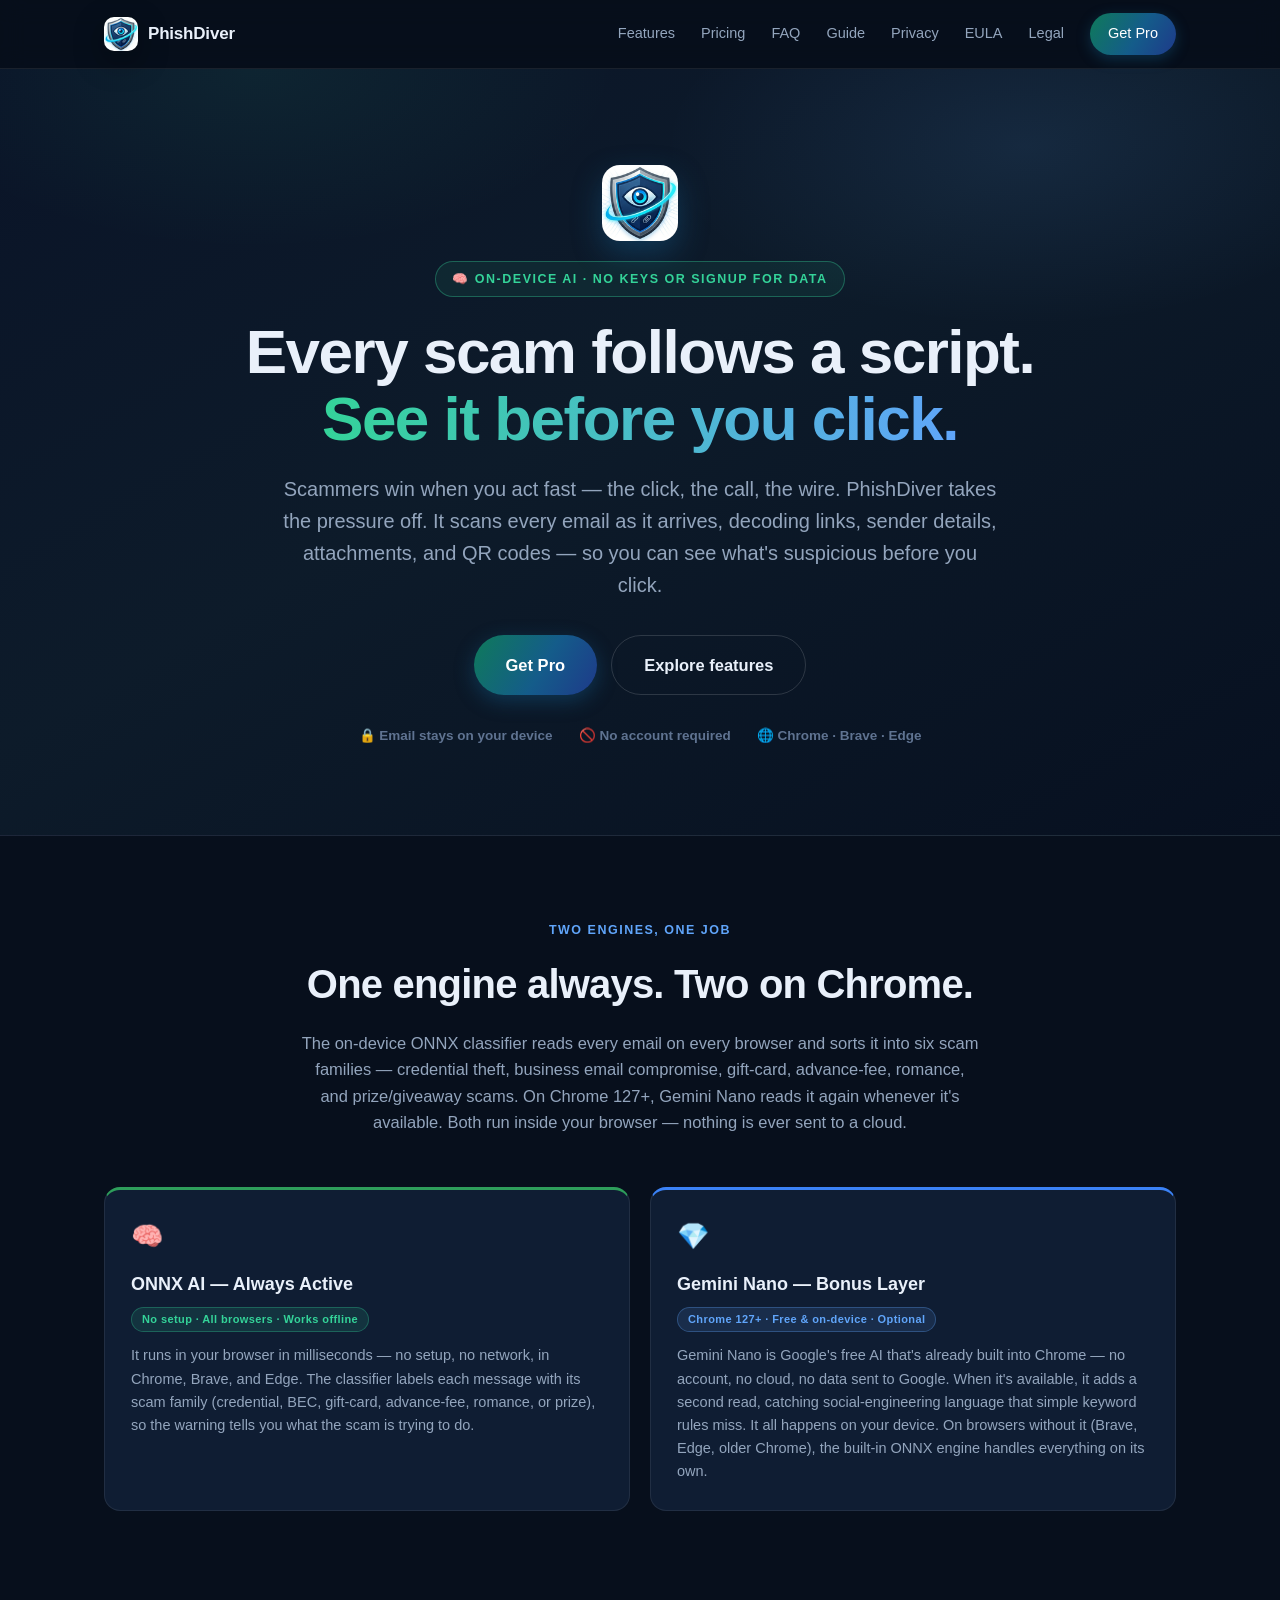
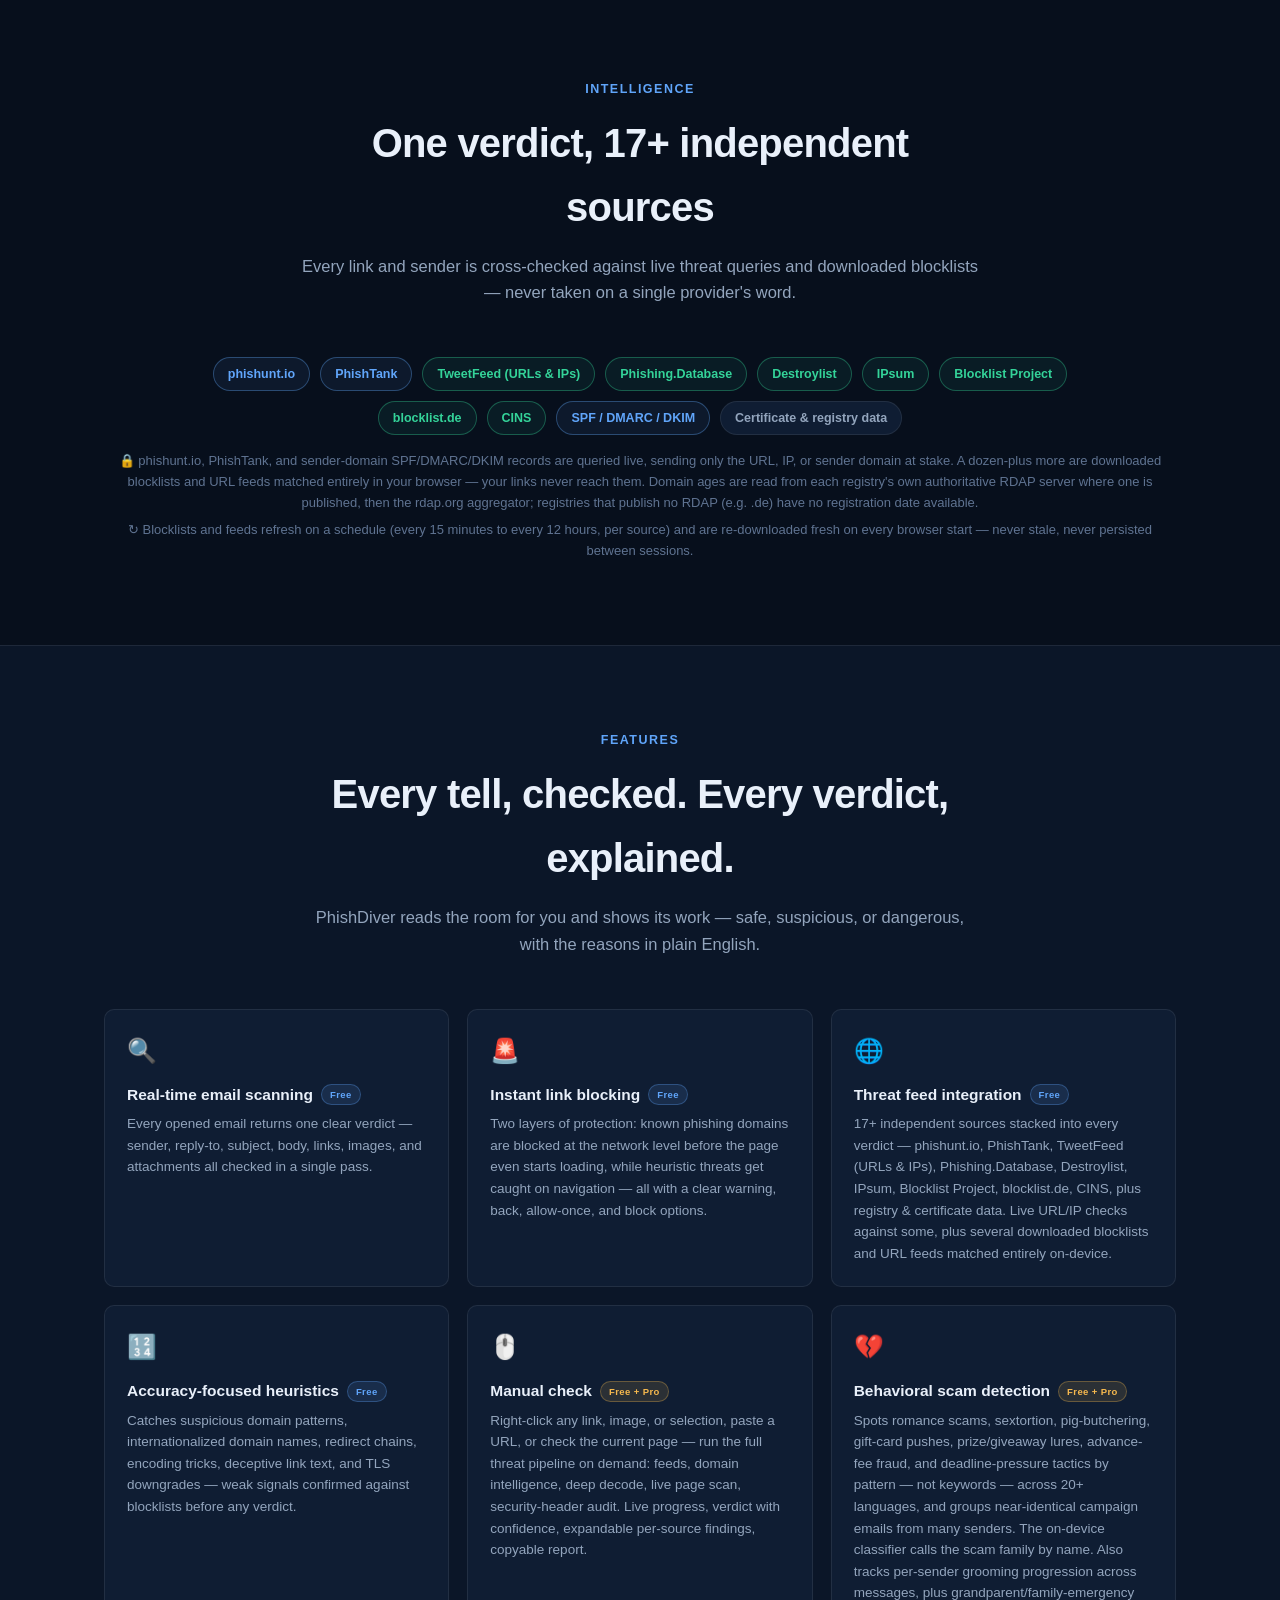
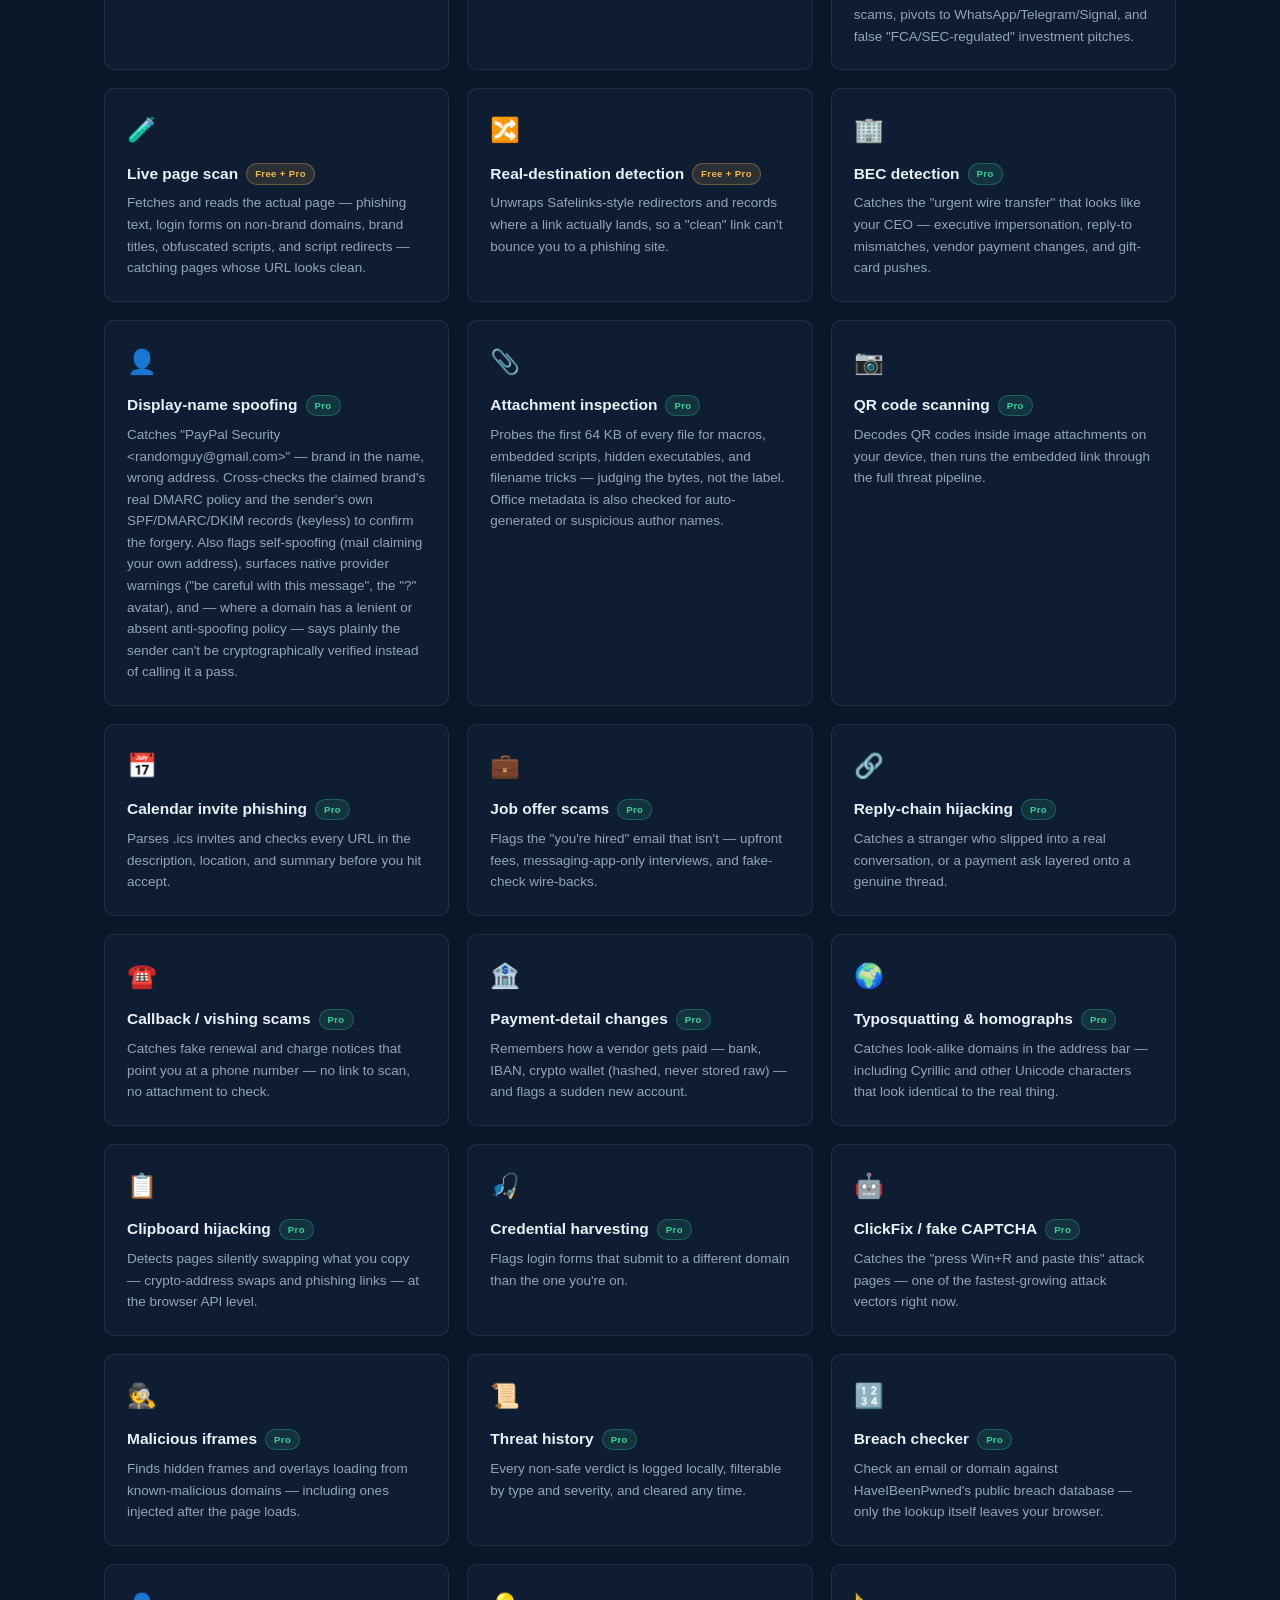
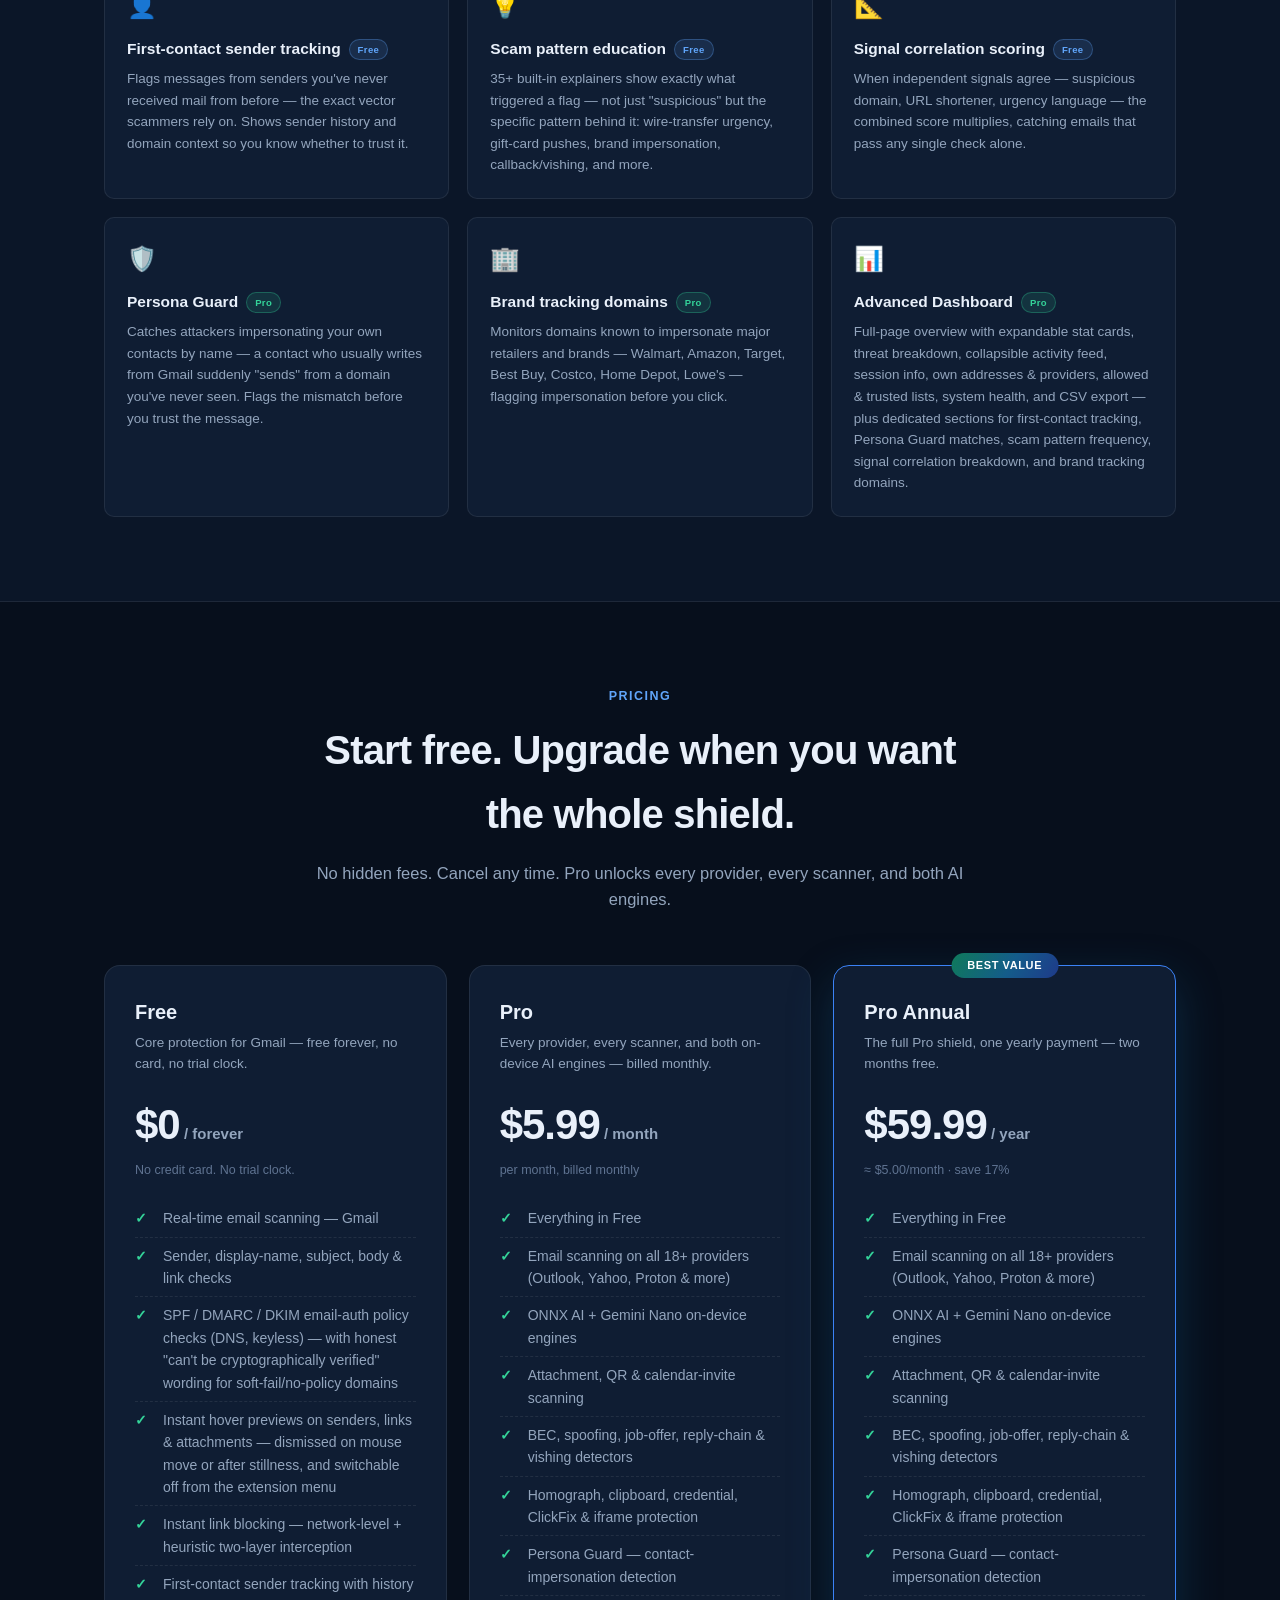
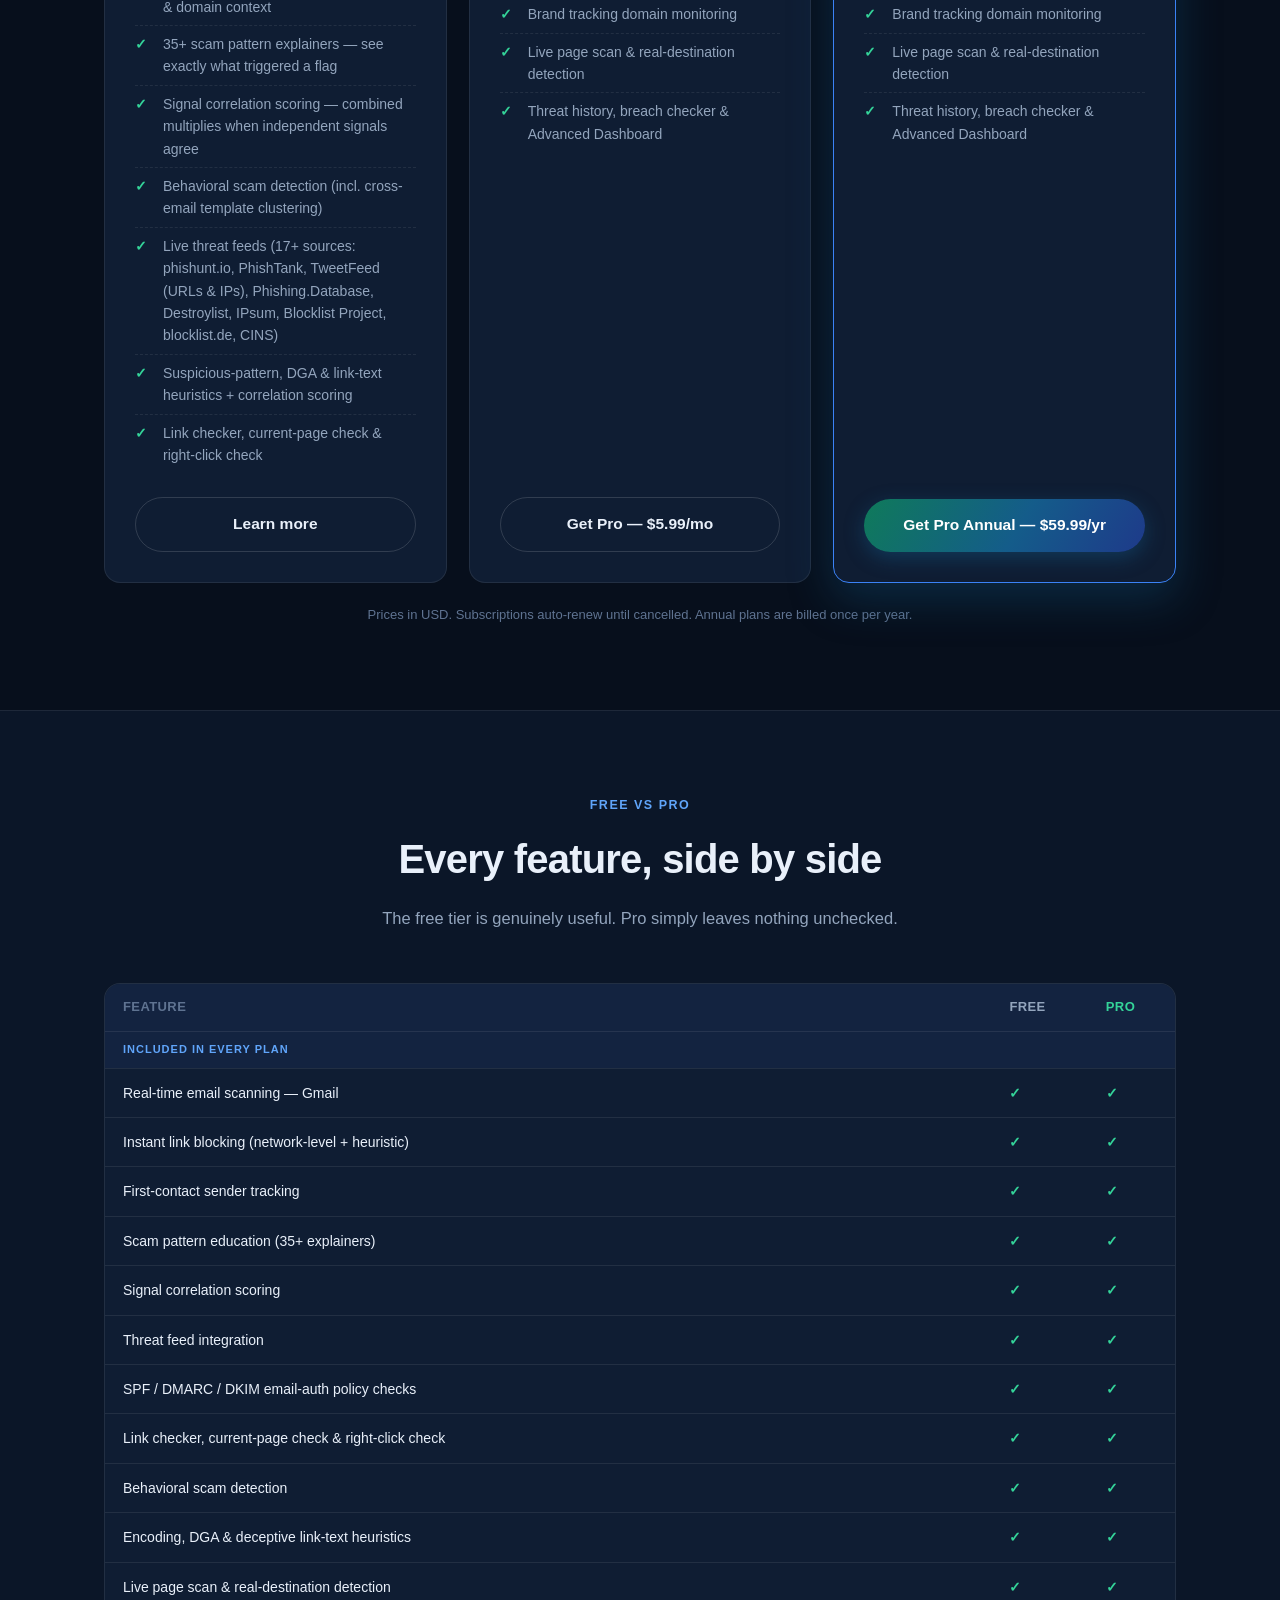
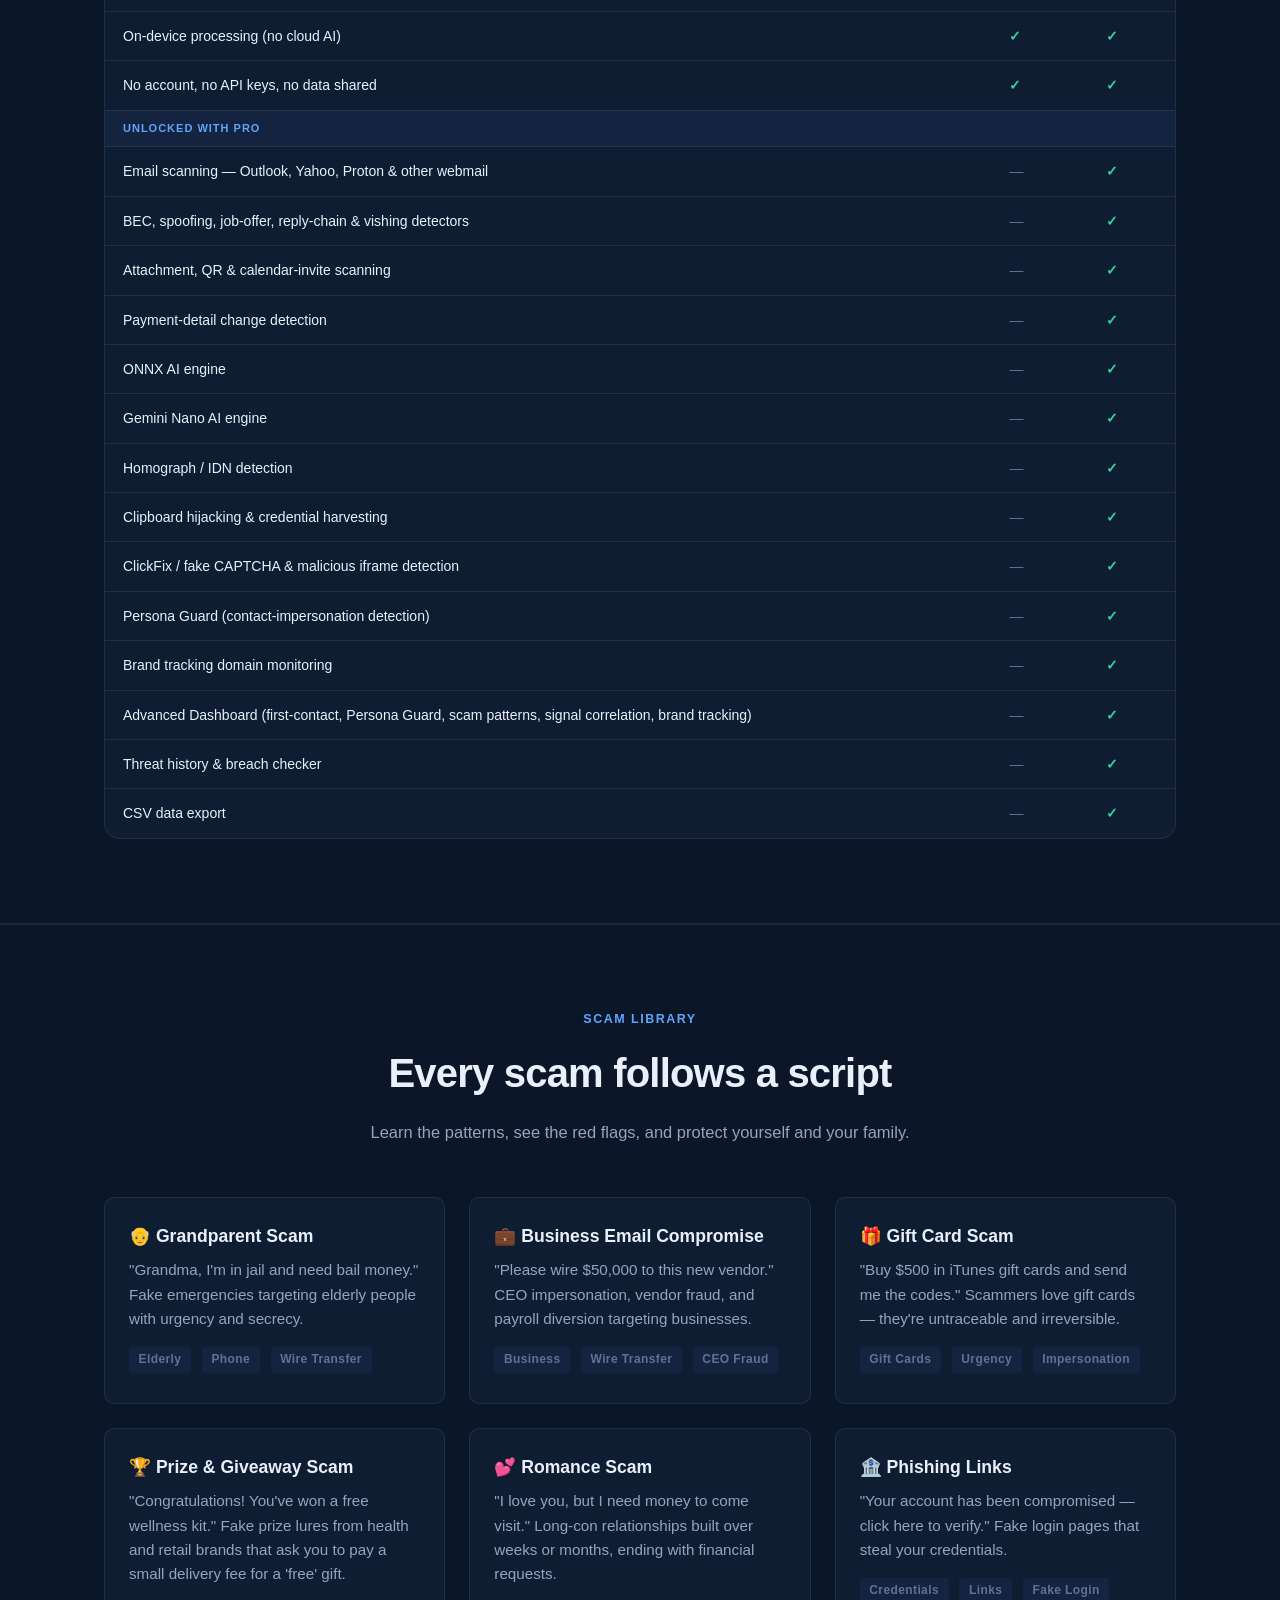
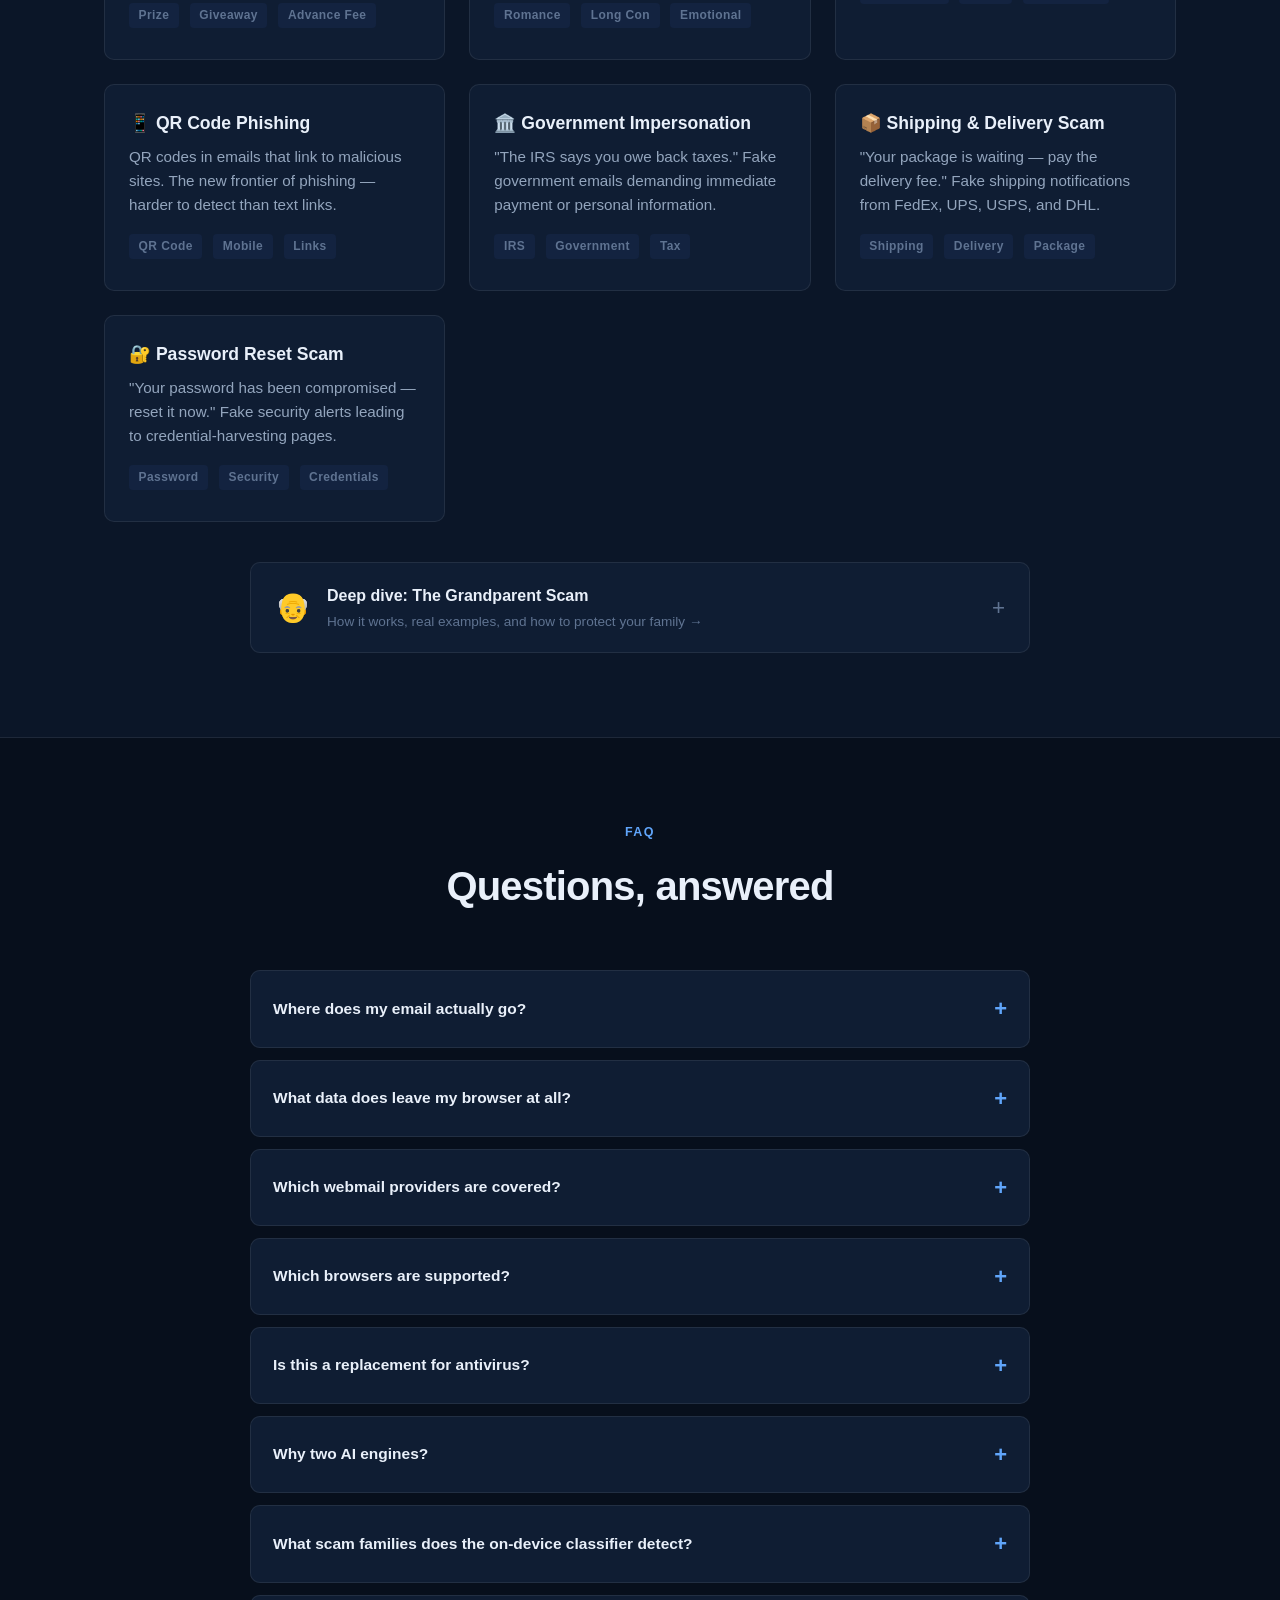
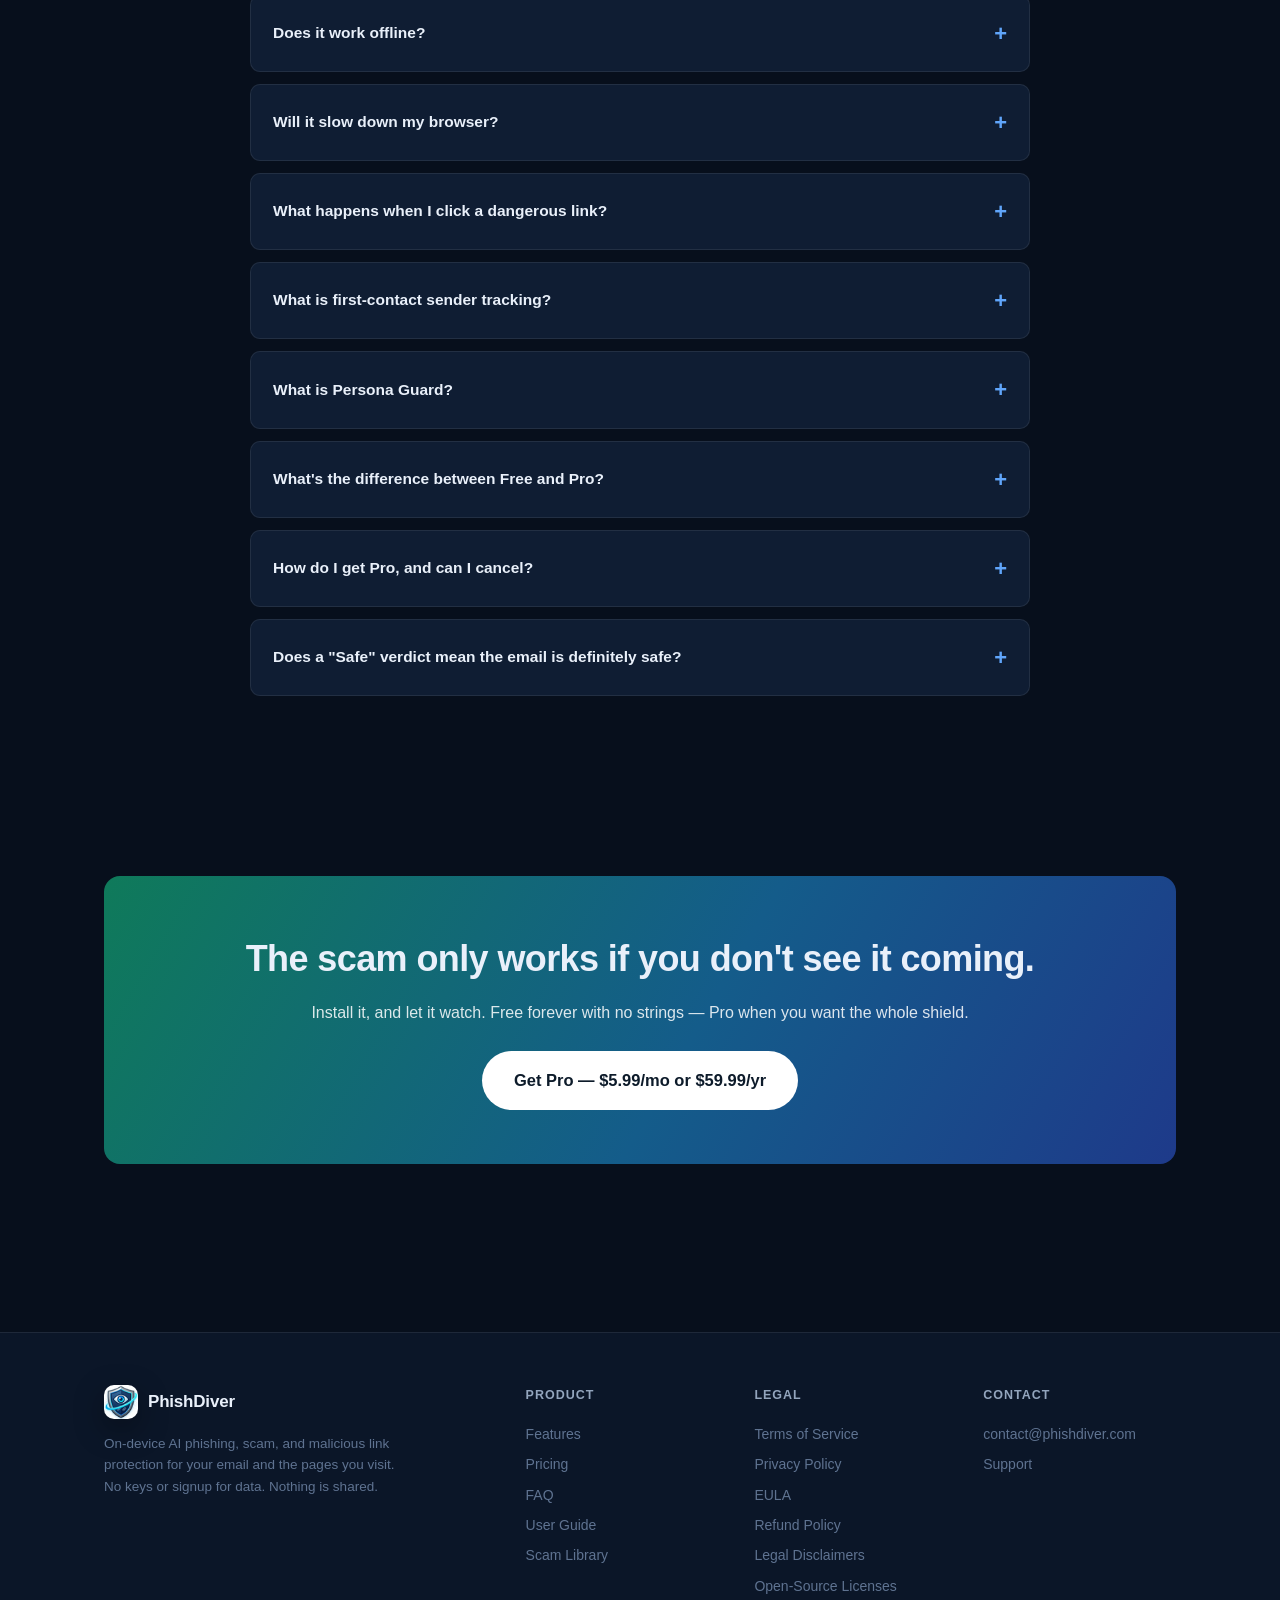
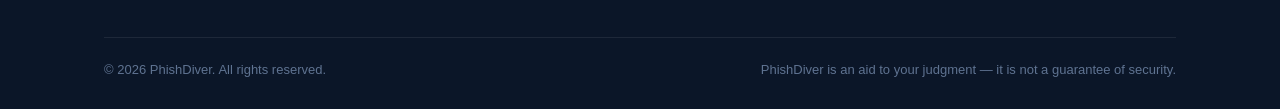
==== commit 98b79ac9: "Add files via upload" ====
--- a/index.html
+++ b/index.html
@@ -111,8 +111,8 @@
       <div class="engine-card nano">
         <div class="eng-icon">💎</div>
         <h3>Gemini Nano — Bonus Layer</h3>
-        <span class="eng-pill">Chrome 127+ · On-device · Optional</span>
-        <p>When Chrome's built-in Gemini Nano is available, it adds a contextual read of intent — catching social-engineering language that keyword rules miss. It runs inside Chrome, not on Google's servers. Not available? ONNX still has your back.</p>
+        <span class="eng-pill">Chrome 127+ · Free & on-device · Optional</span>
+        <p>Gemini Nano is Google's free AI that's already built into Chrome — no account, no cloud, no data sent to Google. When it's available, it adds a second read, catching social-engineering language that simple keyword rules miss. It all happens on your device. On browsers without it (Brave, Edge, older Chrome), the built-in ONNX engine handles everything on its own.</p>
       </div>
     </div>
   </div>
@@ -645,7 +645,7 @@
       </details>
       <details>
         <summary>Which browsers are supported?</summary>
-        <p>Any Chromium browser: Chrome, Brave, and Edge. The ONNX AI engine works everywhere. Gemini Nano adds a bonus layer only where Chrome's on-device AI is available (Chrome 127+ with the feature enabled).</p>
+        <p>Any Chromium browser: Chrome, Brave, and Edge. The ONNX AI engine works everywhere. Gemini Nano adds a bonus layer only in Chrome 127+ where Google's on-device AI is enabled — on other browsers the built-in engine covers everything.</p>
       </details>
       <details>
         <summary>Is this a replacement for antivirus?</summary>
@@ -653,7 +653,7 @@
       </details>
       <details>
         <summary>Why two AI engines?</summary>
-        <p>Two independent reads beat one. The built-in AI classifier is always on; Chrome's Gemini Nano (when available) adds a contextual opinion on intent and social engineering. If Nano is unavailable or disabled, the built-in engine keeps working alone — nothing depends on a cloud.</p>
+        <p>Two independent checks are better than one. The built-in AI classifier is always on. When Chrome's own free Gemini Nano AI is available, it adds a second opinion on the intent and social-engineering behind a message. Both run on your computer — Google never receives your email. If Nano isn't available or you turn it off, the built-in engine keeps protecting you on its own, with nothing depending on an internet service.</p>
       </details>
       <details>
         <summary>What scam families does the on-device classifier detect?</summary>
@@ -661,7 +661,7 @@
       </details>
       <details>
         <summary>Does it work offline?</summary>
-        <p><strong>Yes.</strong> The built-in AI engine, all heuristics, and downloaded blocklists work entirely offline — no internet connection needed for email analysis. Gemini Nano also runs on-device, but Chrome may need an initial connection to download the model. Live threat-feed queries (phishunt.io, PhishTank) and domain-age lookups (RDAP, certificate transparency) require an internet connection, but the extension degrades gracefully — if those fail, the cached blocklists and local AI still protect you. The core protection never depends on a cloud.</p>
+        <p><strong>Yes.</strong> The built-in AI engine, all heuristics, and downloaded blocklists work entirely offline — no internet connection needed for email analysis. The optional Gemini Nano helper also runs on your device, though Chrome may need to download that helper once over the internet before first use. Live threat-feed queries (phishunt.io, PhishTank) and domain-age lookups (RDAP, certificate transparency) require an internet connection, but the extension degrades gracefully — if those fail, the cached blocklists and local AI still protect you. The core protection never depends on a cloud.</p>
       </details>
       <details>
         <summary>Will it slow down my browser?</summary>
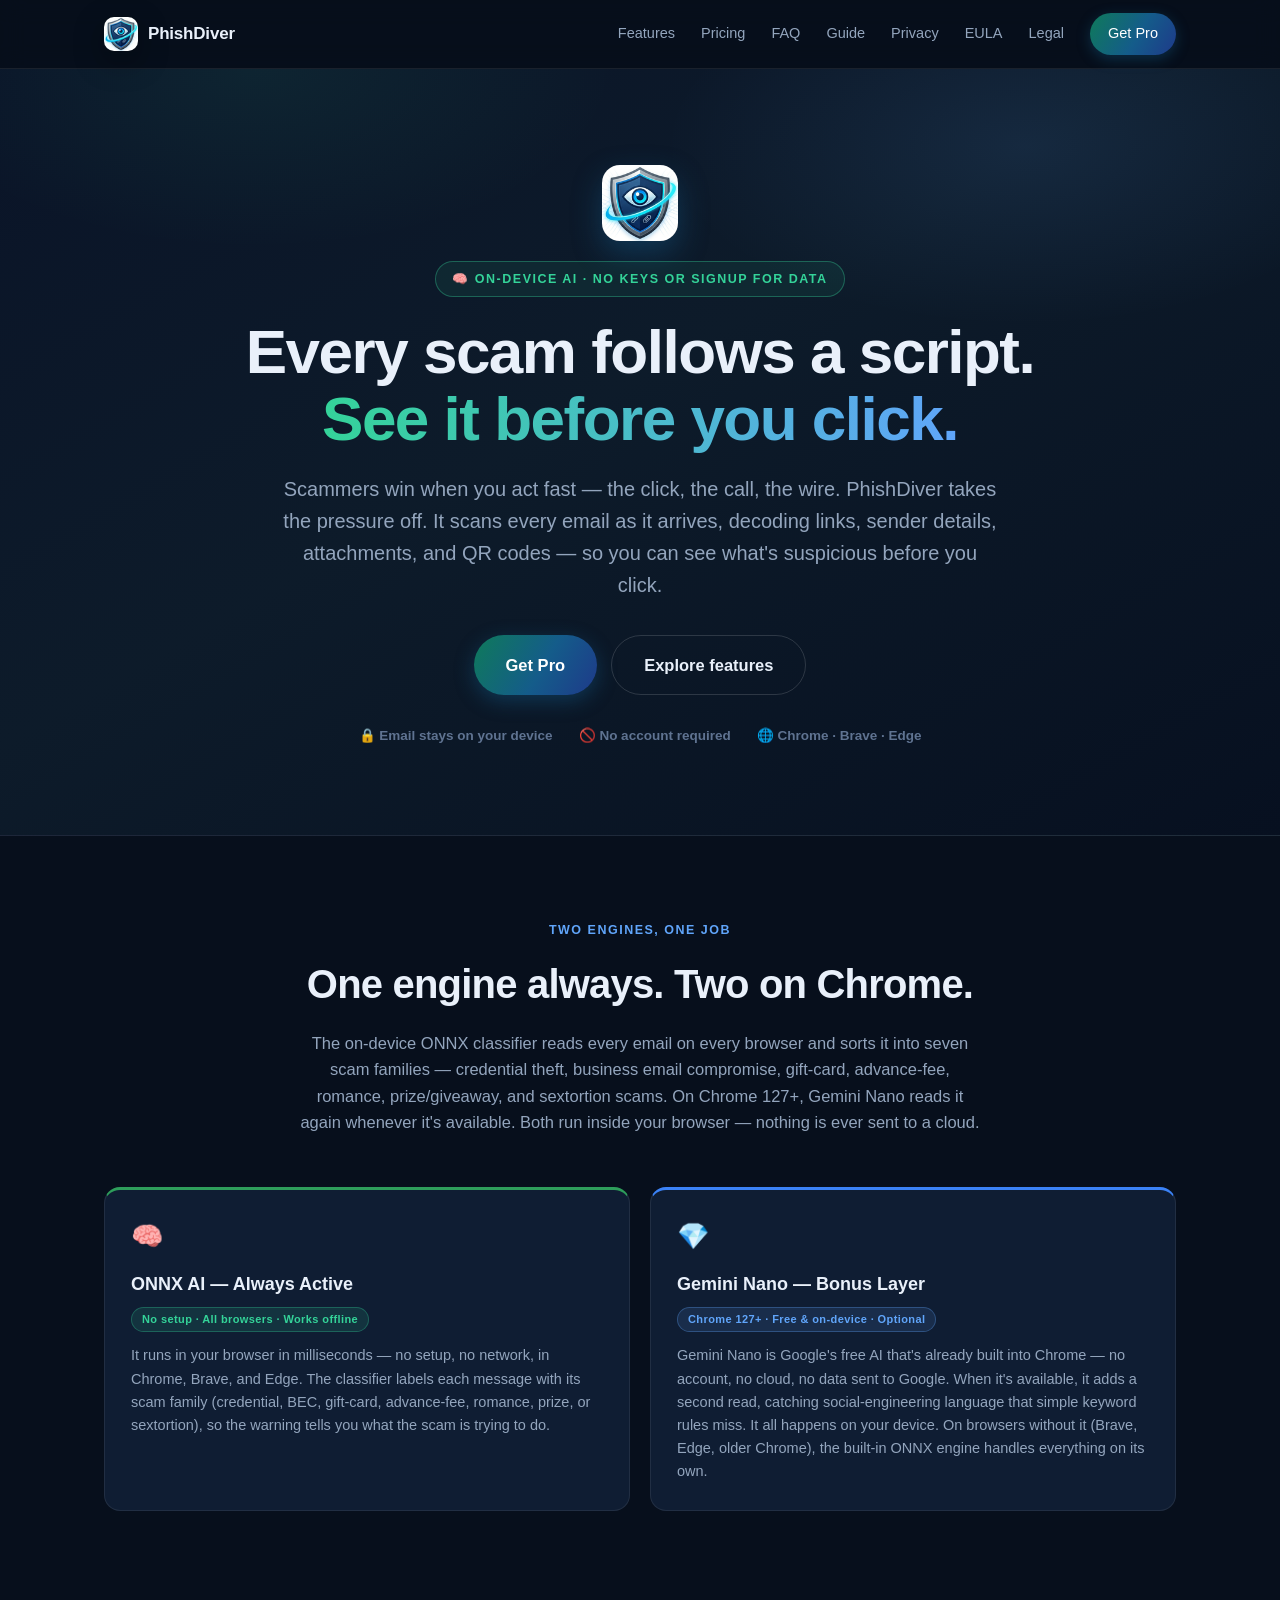
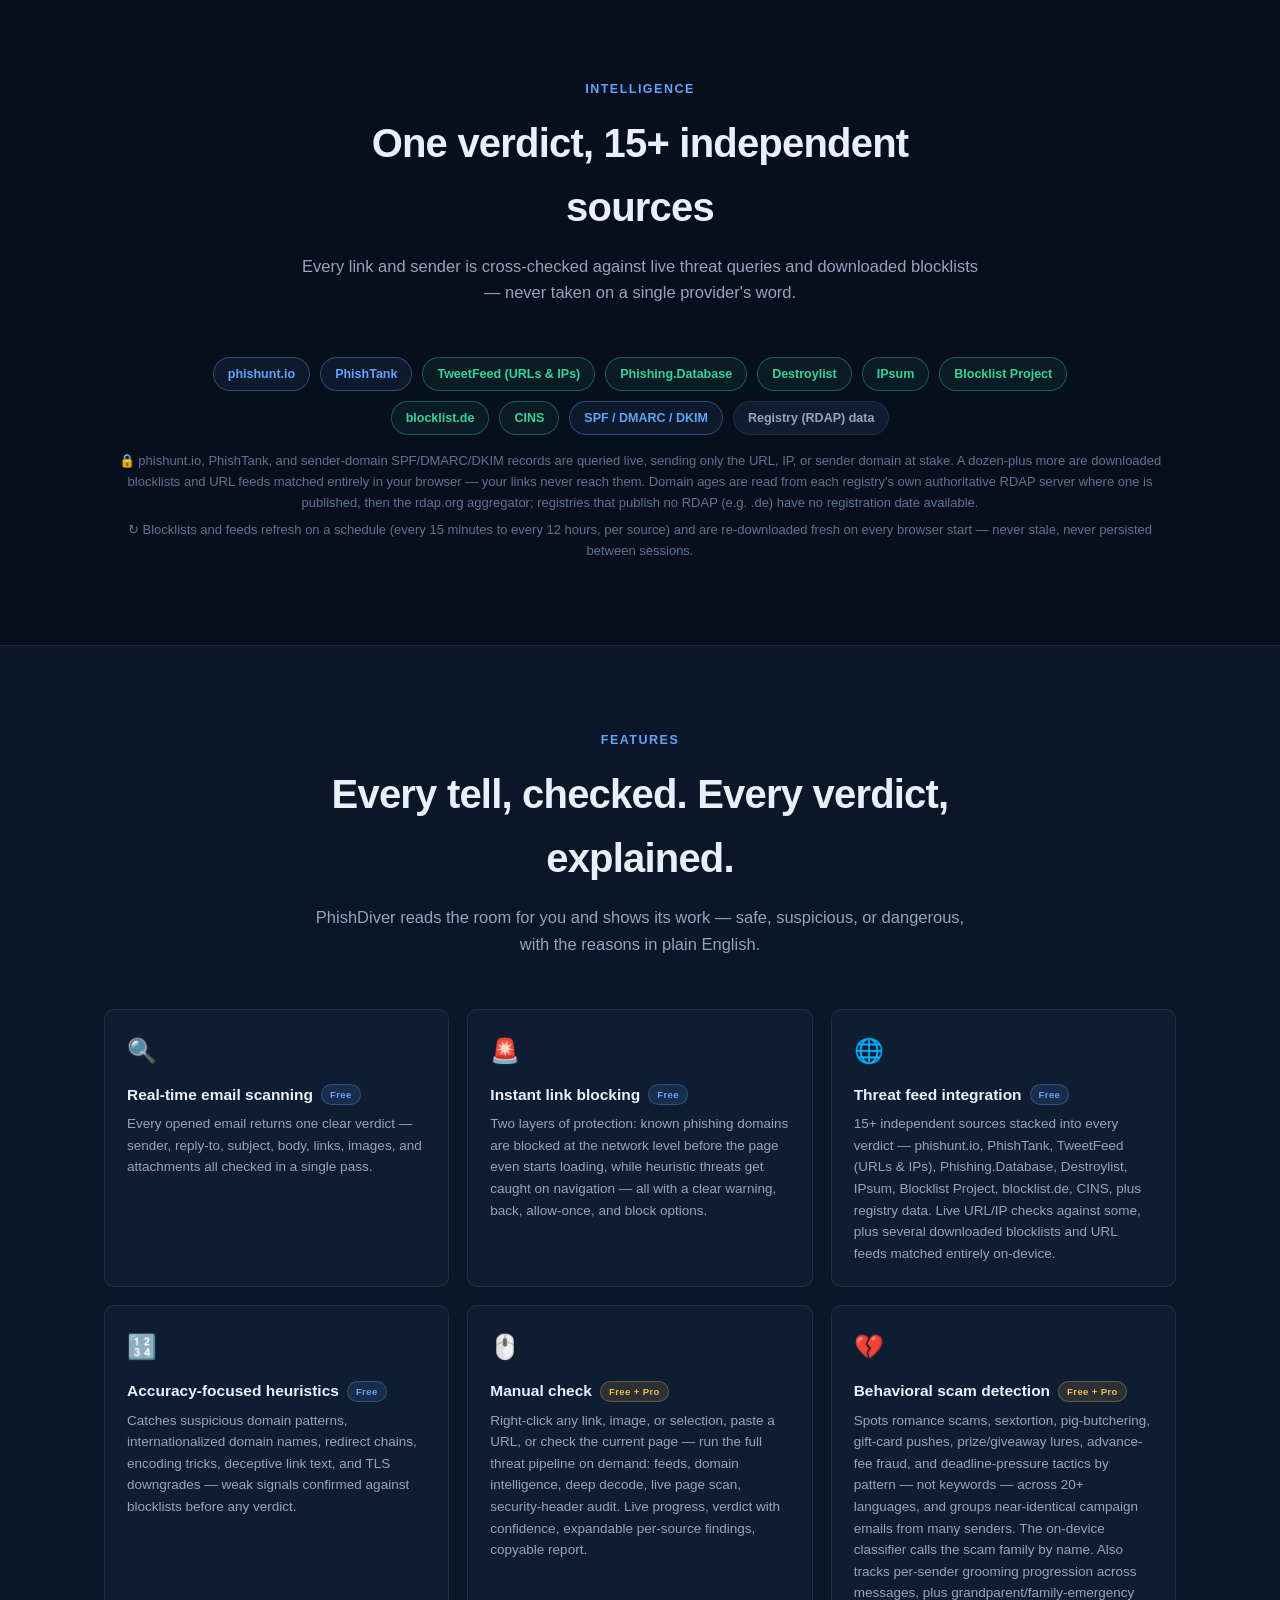
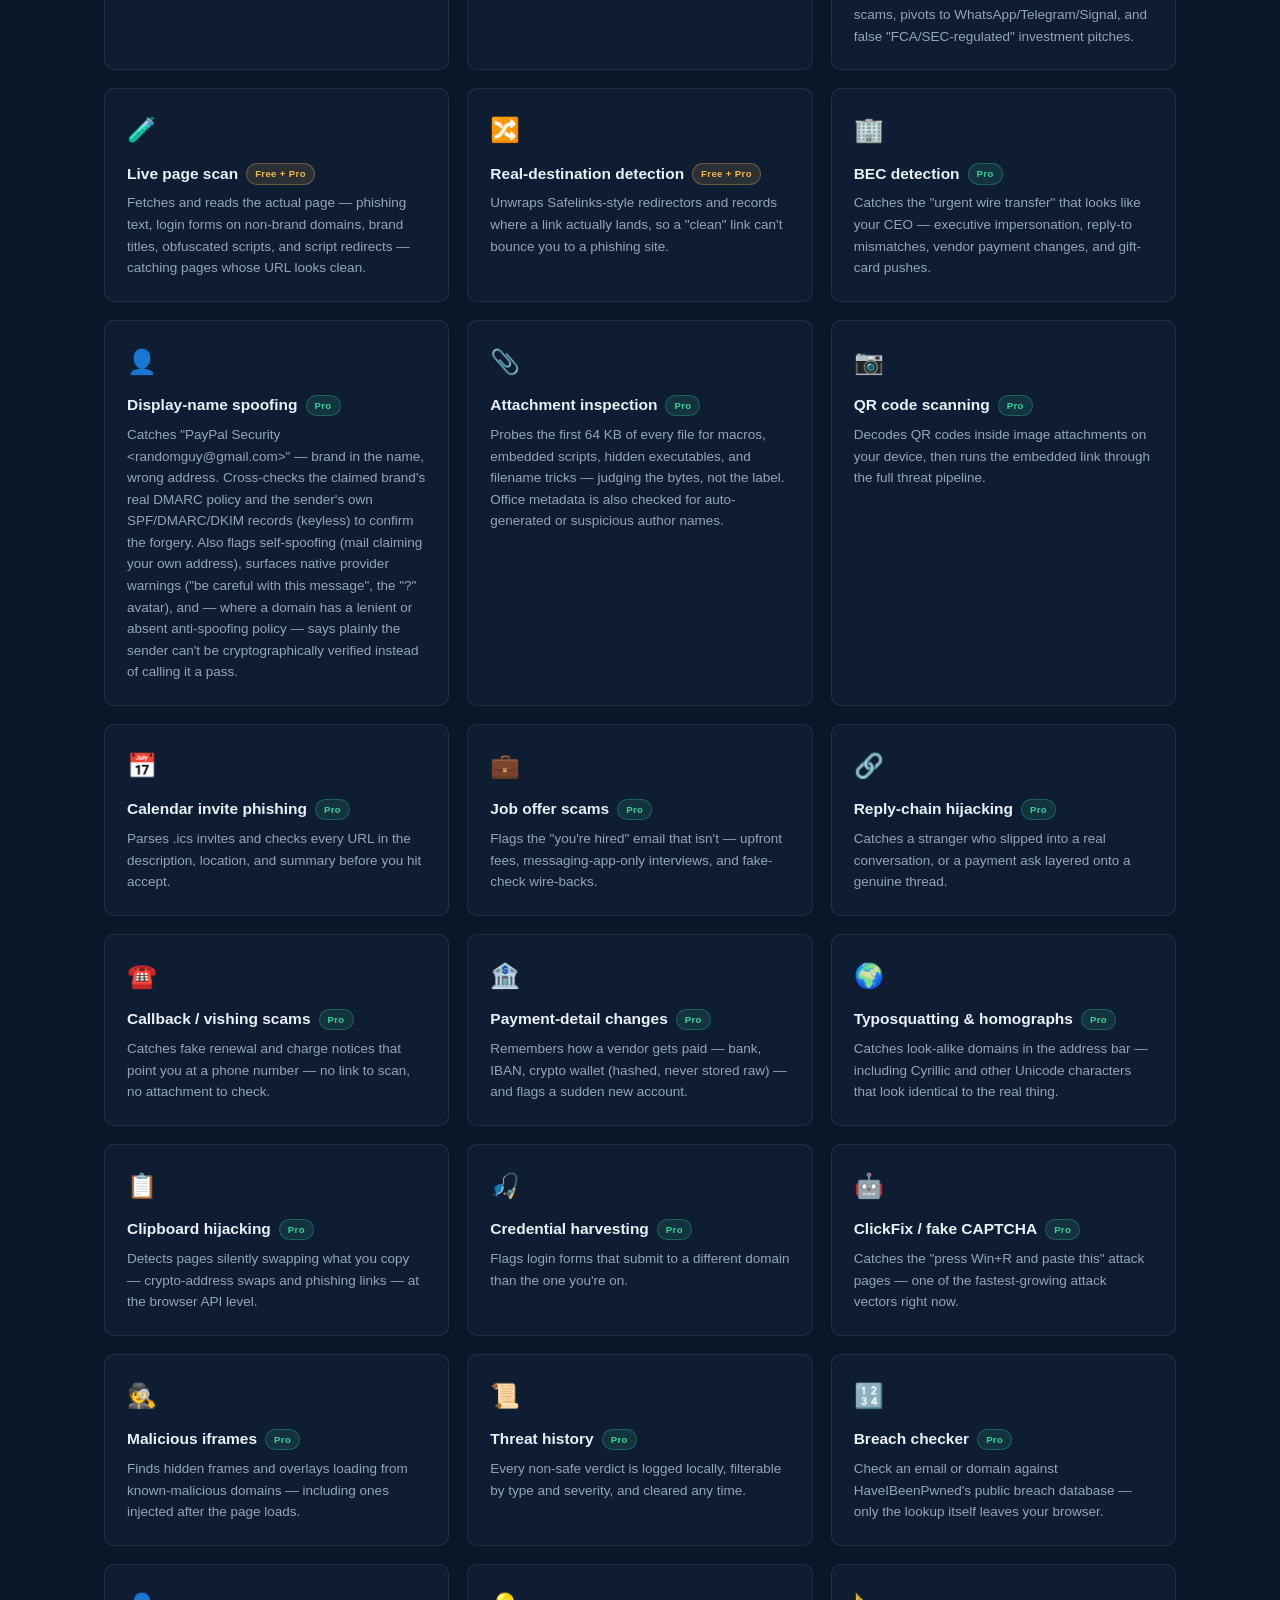
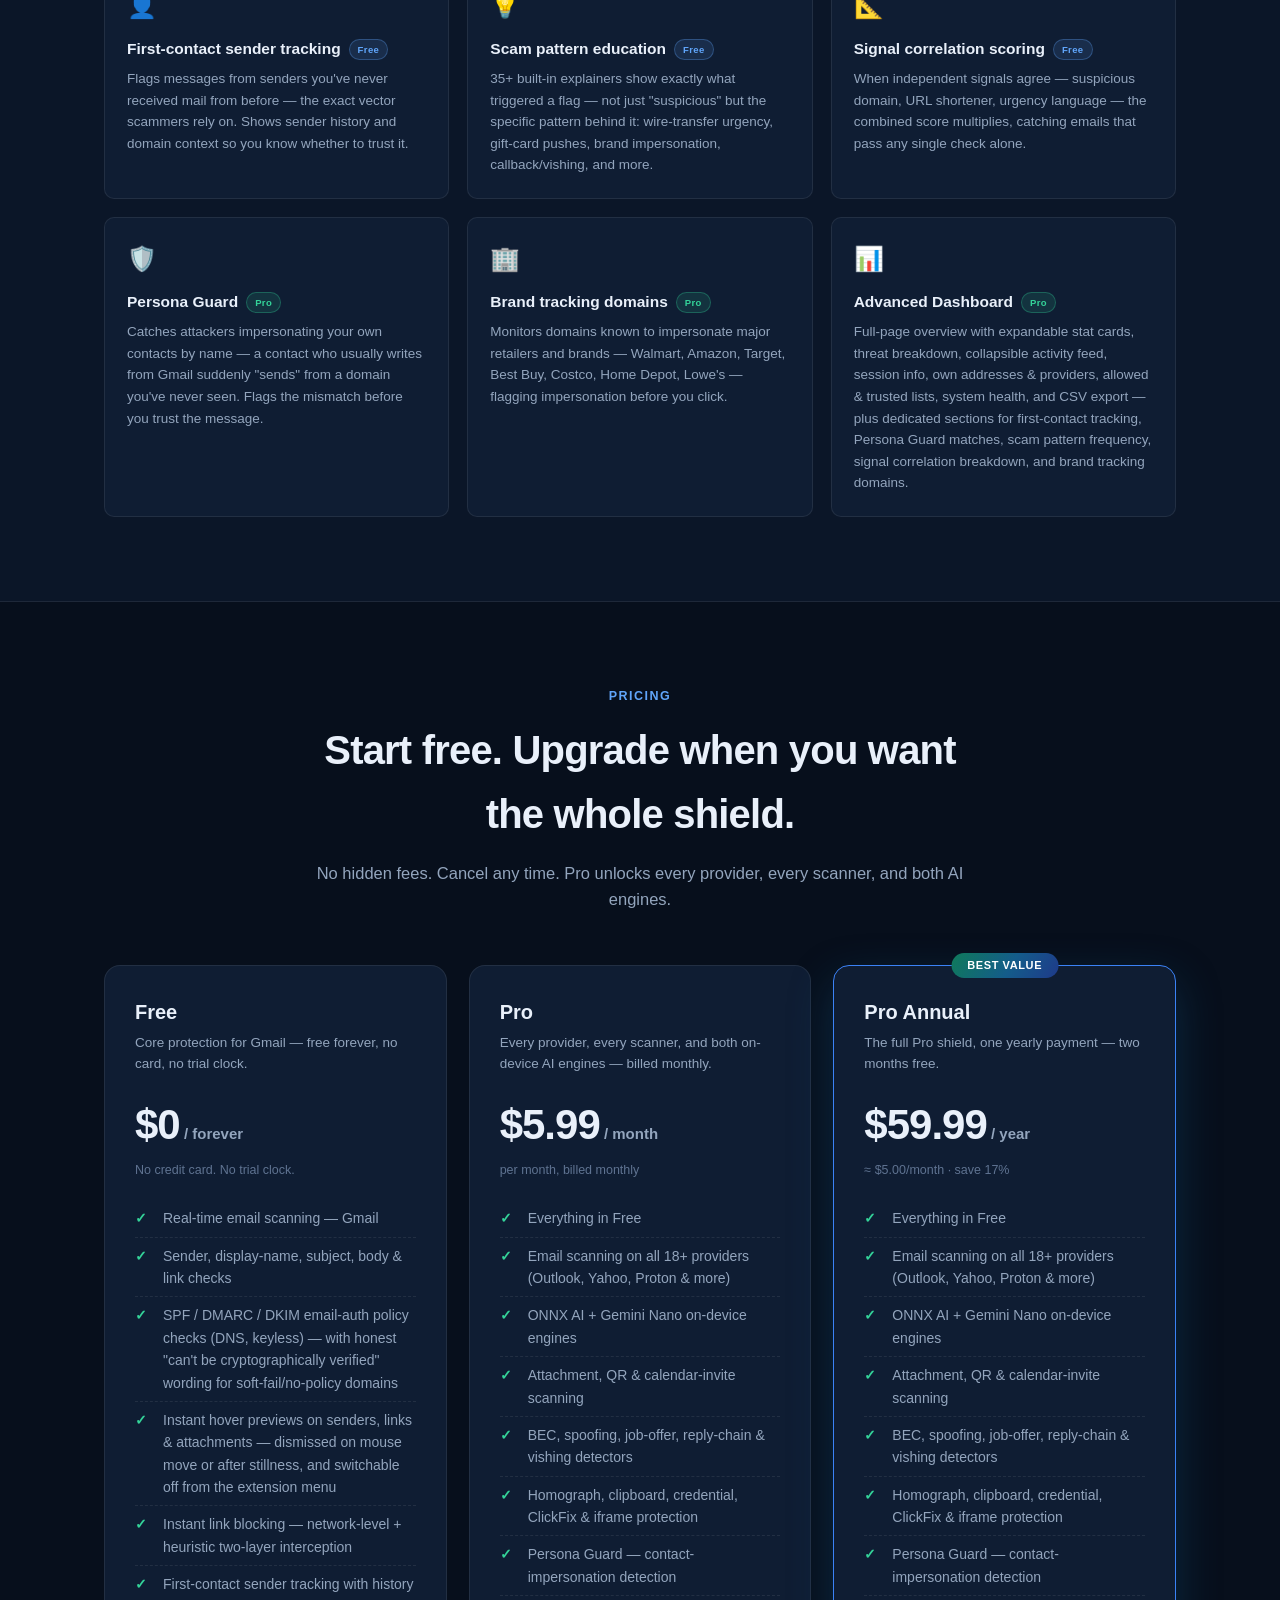
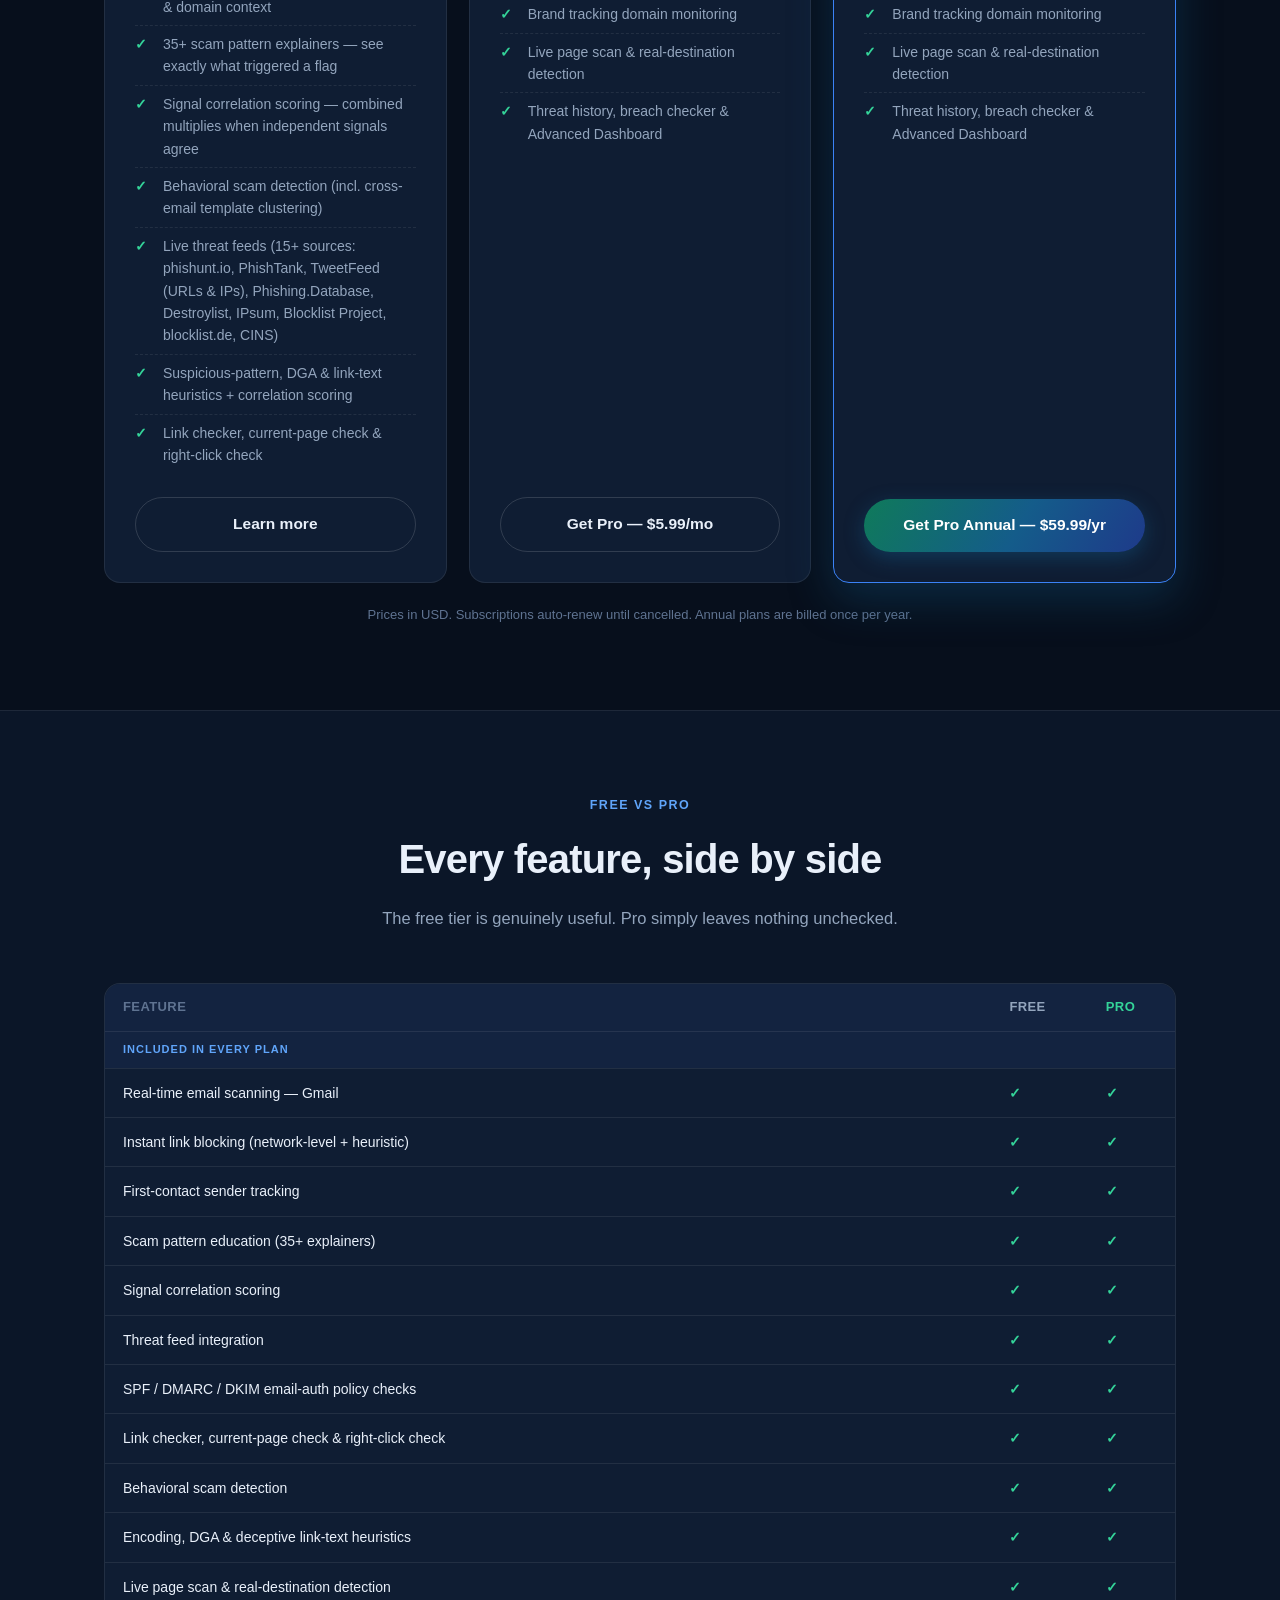
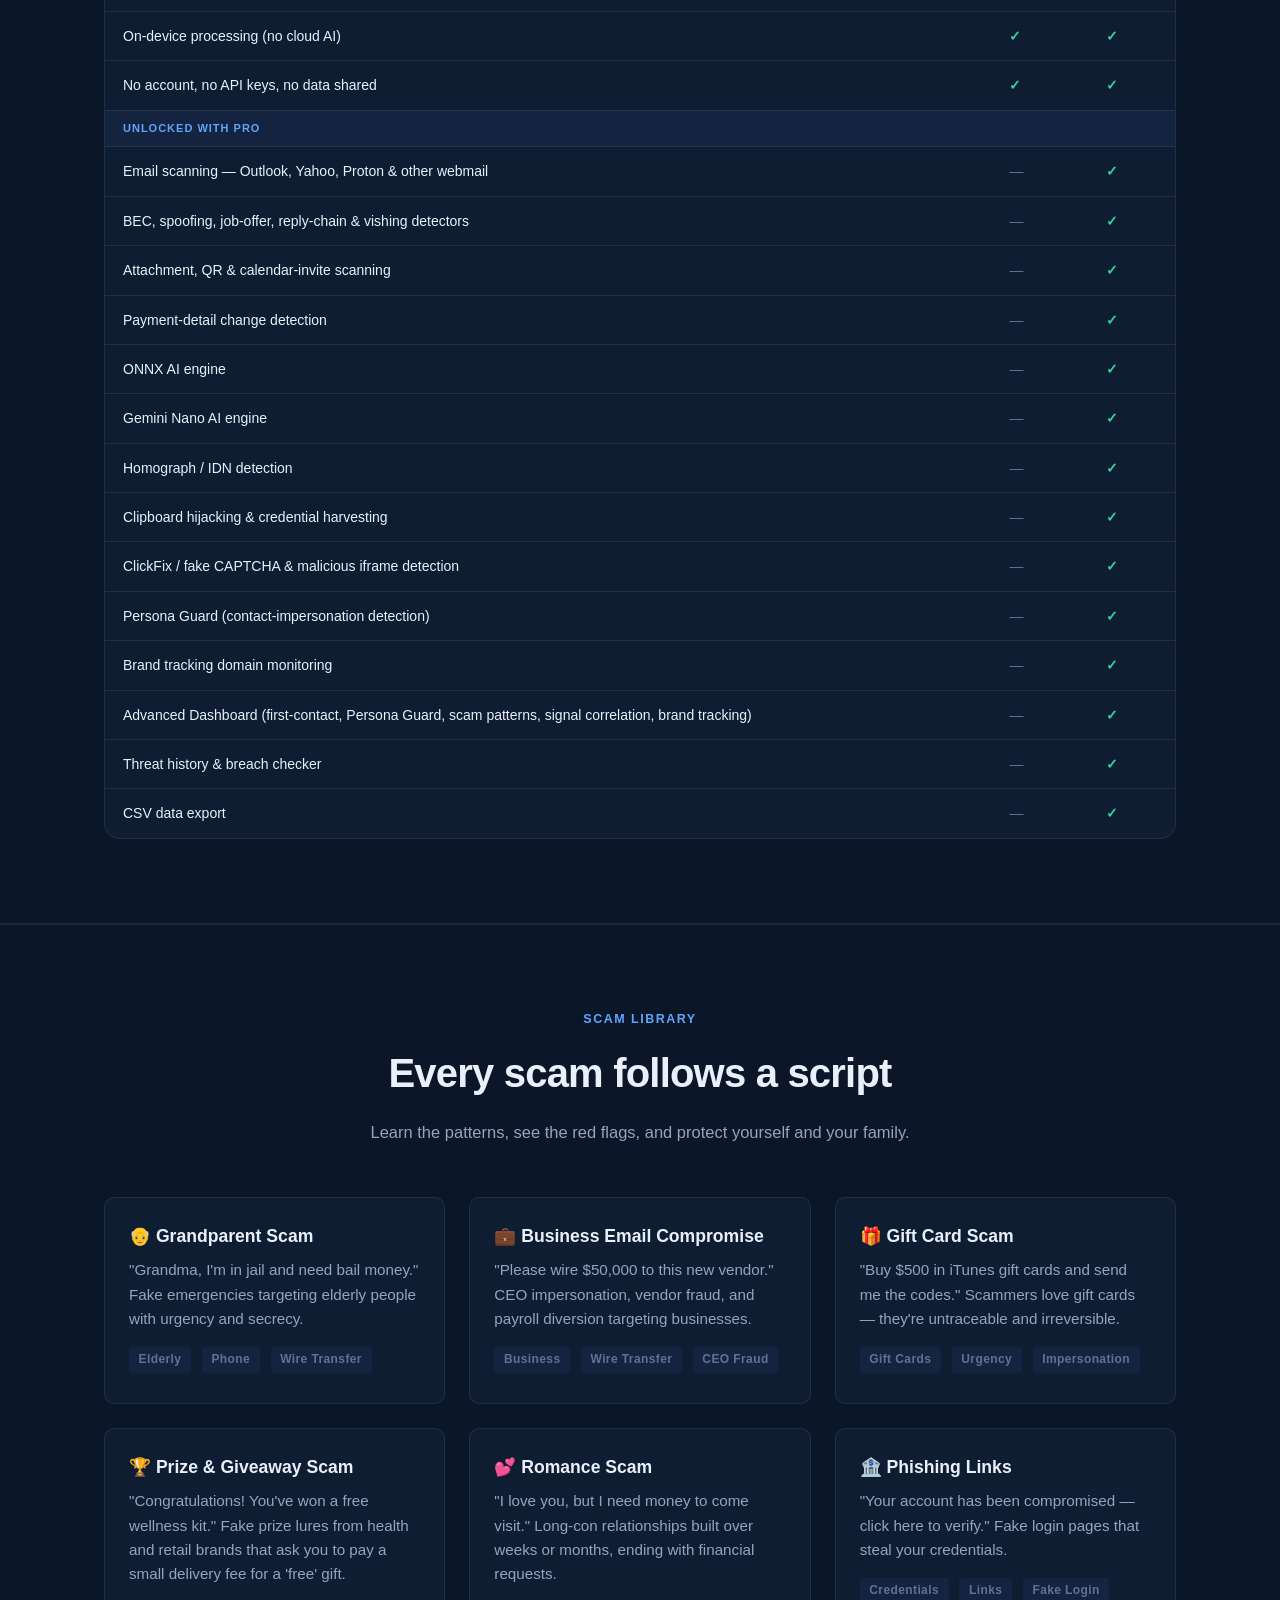
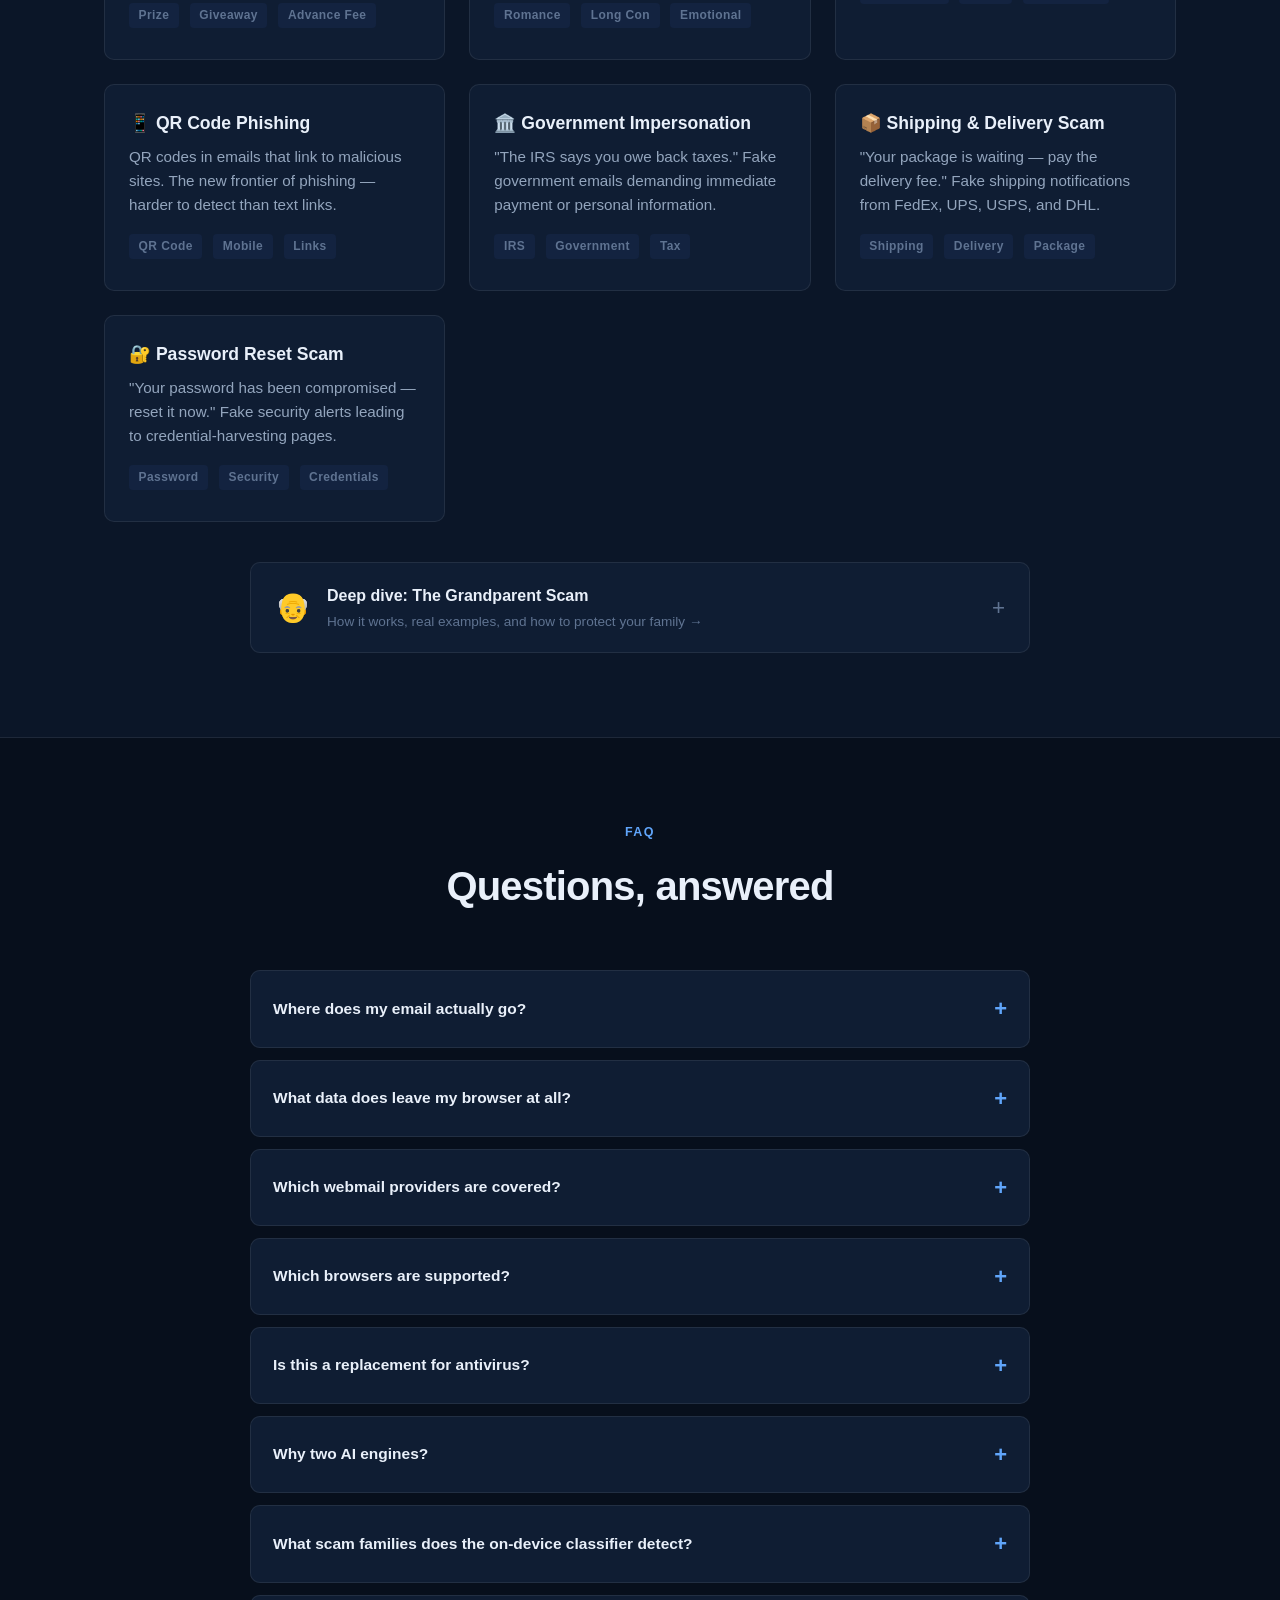
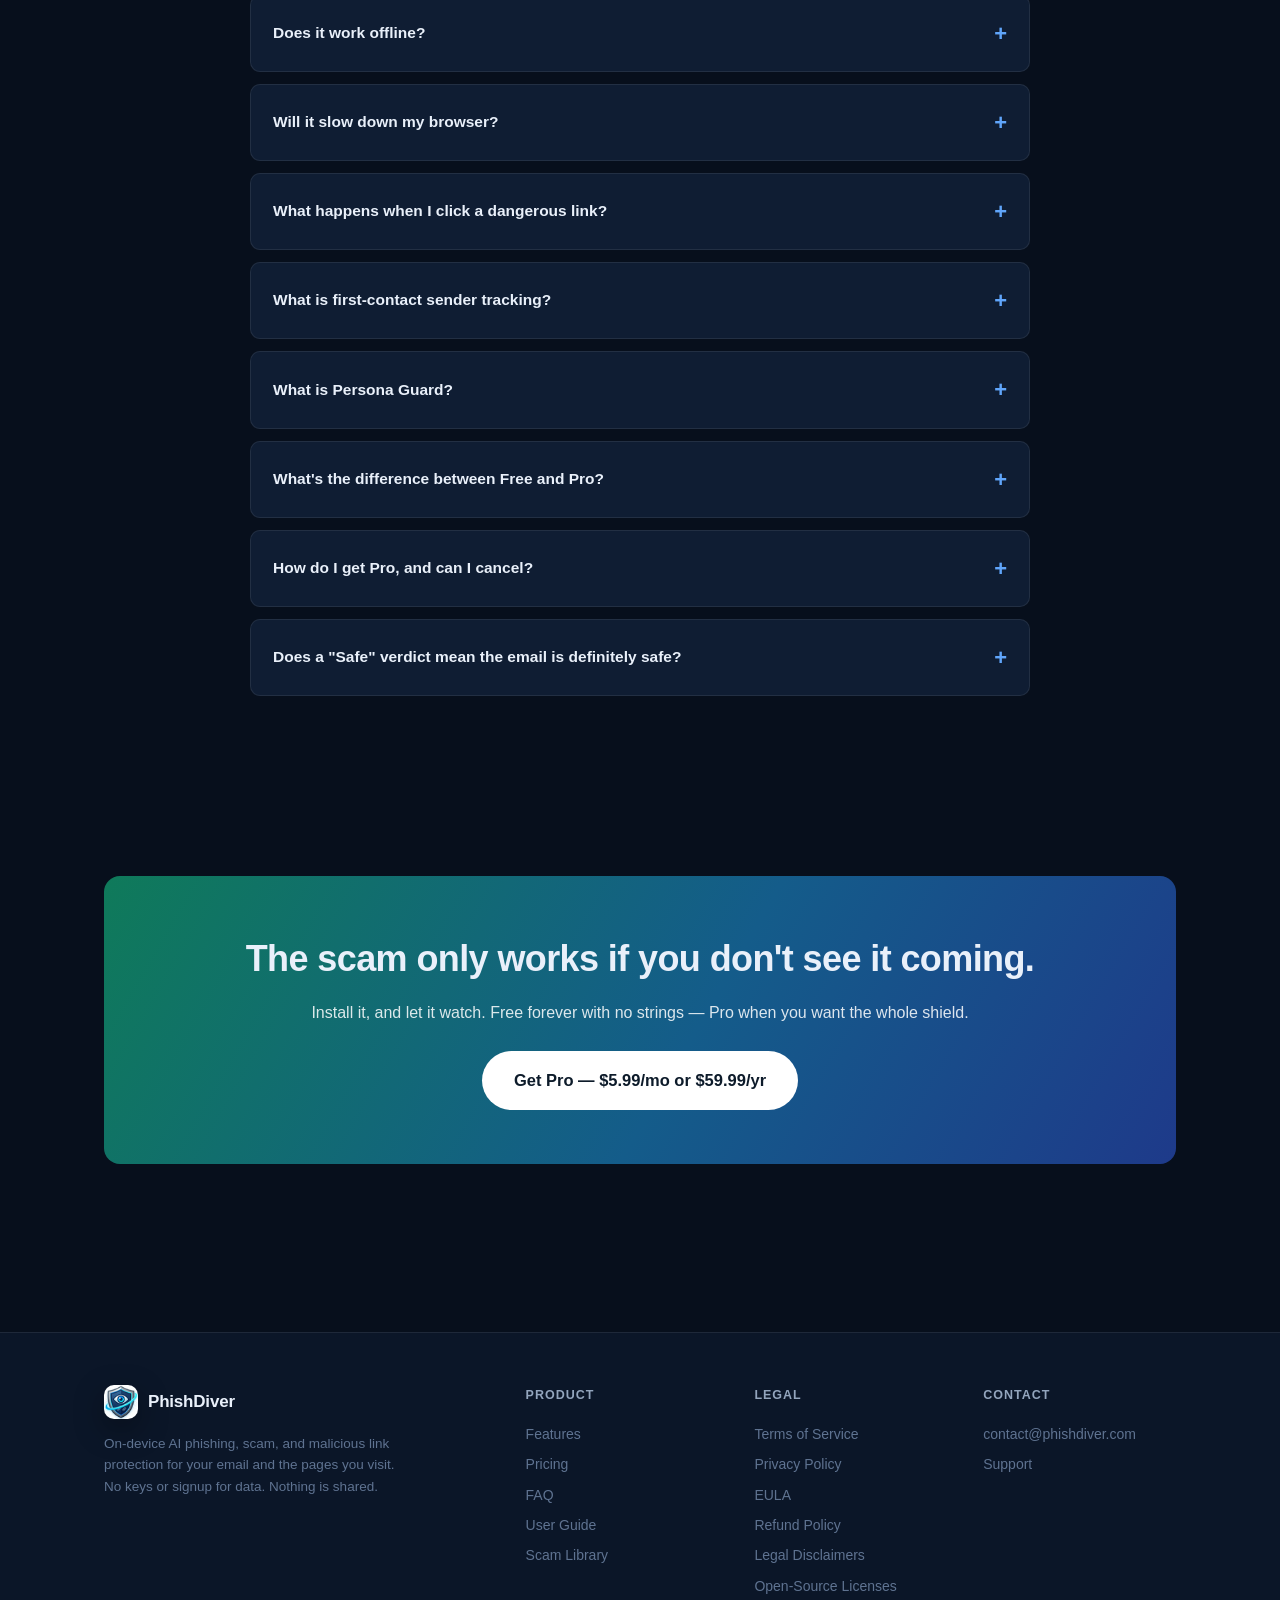
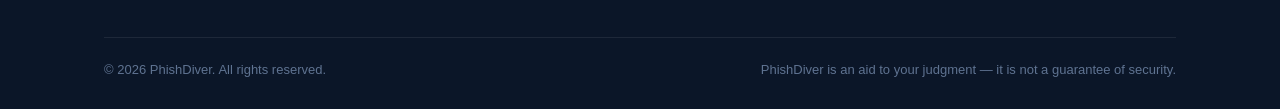
==== commit fe55436e: "Add files via upload" ====
--- a/index.html
+++ b/index.html
@@ -99,14 +99,14 @@
     <div class="section-head">
       <div class="section-kicker">Two engines, one job</div>
       <h2>One engine always. Two on Chrome.</h2>
-      <p>The on-device ONNX classifier reads every email on every browser and sorts it into six scam families — credential theft, business email compromise, gift-card, advance-fee, romance, and prize/giveaway scams. On Chrome 127+, Gemini Nano reads it again whenever it's available. Both run inside your browser — nothing is ever sent to a cloud.</p>
+      <p>The on-device ONNX classifier reads every email on every browser and sorts it into seven scam families — credential theft, business email compromise, gift-card, advance-fee, romance, prize/giveaway, and sextortion scams. On Chrome 127+, Gemini Nano reads it again whenever it's available. Both run inside your browser — nothing is ever sent to a cloud.</p>
     </div>
     <div class="engines">
       <div class="engine-card onnx">
         <div class="eng-icon">🧠</div>
         <h3>ONNX AI — Always Active</h3>
         <span class="eng-pill">No setup · All browsers · Works offline</span>
-        <p>It runs in your browser in milliseconds — no setup, no network, in Chrome, Brave, and Edge. The classifier labels each message with its scam family (credential, BEC, gift-card, advance-fee, romance, or prize), so the warning tells you what the scam is trying to do.</p>
+        <p>It runs in your browser in milliseconds — no setup, no network, in Chrome, Brave, and Edge. The classifier labels each message with its scam family (credential, BEC, gift-card, advance-fee, romance, prize, or sextortion), so the warning tells you what the scam is trying to do.</p>
       </div>
       <div class="engine-card nano">
         <div class="eng-icon">💎</div>
@@ -123,7 +123,7 @@
   <div class="container">
     <div class="section-head">
       <div class="section-kicker">Intelligence</div>
-      <h2>One verdict, 17+ independent sources</h2>
+      <h2>One verdict, 15+ independent sources</h2>
       <p>Every link and sender is cross-checked against live threat queries and downloaded blocklists — never taken on a single provider's word.</p>
     </div>
     <div class="source-strip">
@@ -137,7 +137,7 @@
       <span class="source-chip local">blocklist.de</span>
       <span class="source-chip local">CINS</span>
       <span class="source-chip live">SPF / DMARC / DKIM</span>
-      <span class="source-chip">Certificate &amp; registry data</span>
+      <span class="source-chip">Registry (RDAP) data</span>
     </div>
     <p class="sources-note">🔒 phishunt.io, PhishTank, and sender-domain SPF/DMARC/DKIM records are queried live, sending only the URL, IP, or sender domain at stake. A dozen-plus more are downloaded blocklists and URL feeds matched entirely in your browser — your links never reach them. Domain ages are read from each registry's own authoritative RDAP server where one is published, then the rdap.org aggregator; registries that publish no RDAP (e.g. .de) have no registration date available.</p>
     <p class="sources-note" style="margin-top:6px">↻ Blocklists and feeds refresh on a schedule (every 15 minutes to every 12 hours, per source) and are re-downloaded fresh on every browser start — never stale, never persisted between sessions.</p>
@@ -168,7 +168,7 @@
       <div class="feature-card">
         <div class="f-icon">🌐</div>
         <h3>Threat feed integration <span class="tag tag-free">Free</span></h3>
-        <p>17+ independent sources stacked into every verdict — phishunt.io, PhishTank, TweetFeed (URLs & IPs), Phishing.Database, Destroylist, IPsum, Blocklist Project, blocklist.de, CINS, plus registry &amp; certificate data. Live URL/IP checks against some, plus several downloaded blocklists and URL feeds matched entirely on-device.</p>
+        <p>15+ independent sources stacked into every verdict — phishunt.io, PhishTank, TweetFeed (URLs & IPs), Phishing.Database, Destroylist, IPsum, Blocklist Project, blocklist.de, CINS, plus registry data. Live URL/IP checks against some, plus several downloaded blocklists and URL feeds matched entirely on-device.</p>
       </div>
       <div class="feature-card">
         <div class="f-icon">🔢</div>
@@ -337,7 +337,7 @@
           <li>35+ scam pattern explainers — see exactly what triggered a flag</li>
           <li>Signal correlation scoring — combined multiplies when independent signals agree</li>
           <li>Behavioral scam detection (incl. cross-email template clustering)</li>
-          <li>Live threat feeds (17+ sources: phishunt.io, PhishTank, TweetFeed (URLs & IPs), Phishing.Database, Destroylist, IPsum, Blocklist Project, blocklist.de, CINS)</li>
+          <li>Live threat feeds (15+ sources: phishunt.io, PhishTank, TweetFeed (URLs & IPs), Phishing.Database, Destroylist, IPsum, Blocklist Project, blocklist.de, CINS)</li>
           <li>Suspicious-pattern, DGA &amp; link-text heuristics + correlation scoring</li>
           <li>Link checker, current-page check &amp; right-click check</li>
         </ul>
@@ -594,7 +594,7 @@
           </div>
 
           <h3>How PhishDiver Catches It</h3>
-          <p>PhishDiver's on-device AI and 17+ threat intelligence sources scan every email as it arrives. When a grandparent scam email hits your inbox, PhishDiver flags it with a red "Dangerous" banner and explains why:</p>
+          <p>PhishDiver's on-device AI and 15+ threat intelligence sources scan every email as it arrives. When a grandparent scam email hits your inbox, PhishDiver flags it with a red "Dangerous" banner and explains why:</p>
           <ul>
             <li><strong>Social engineering patterns:</strong> The AI detects urgency language, secrecy requests, and emotional manipulation.</li>
             <li><strong>Suspicious sender:</strong> The email comes from a free provider (gmail, yahoo, outlook) with no connection to your family.</li>
@@ -637,7 +637,7 @@
       </details>
       <details>
         <summary>What data does leave my browser at all?</summary>
-        <p>        Only narrow, keyless requests, and only when relevant: (1) URL or IP       checks against public threat feeds — phishunt.io and PhishTank queries live; other blocklists (TweetFeed (URLs & IPs), Phishing.Database, Destroylist, IPsum, Blocklist Project, blocklist.de, CINS, and more) are downloaded on a schedule and matched entirely in your browser, so they never see your URLs; (2) public domain-registration (RDAP) and certificate-transparency lookups for domain age, from the registries' own public records; (3) a breach lookup to haveibeenpwned.com when <em>you</em> run the breach checker; and (4) a page fetch when <em>you</em> trigger a manual page check. Everything read is <strong>publicly available data</strong> — never email content, identity, or browsing history. See the <a href="privacy.html">Privacy Policy</a>.</p>
+        <p>        Only narrow, keyless requests, and only when relevant: (1) URL or IP       checks against public threat feeds — phishunt.io and PhishTank queries live; other blocklists (TweetFeed (URLs & IPs), Phishing.Database, Destroylist, IPsum, Blocklist Project, blocklist.de, CINS, and more) are downloaded on a schedule and matched entirely in your browser, so they never see your URLs; (2) public domain-registration (RDAP) lookups for domain age, from the registries' own public records; (3) a breach lookup to haveibeenpwned.com when <em>you</em> run the breach checker; and (4) a page fetch when <em>you</em> trigger a manual page check. Everything read is <strong>publicly available data</strong> — never email content, identity, or browsing history. See the <a href="privacy.html">Privacy Policy</a>.</p>
       </details>
       <details>
         <summary>Which webmail providers are covered?</summary>
@@ -657,11 +657,11 @@
       </details>
       <details>
         <summary>What scam families does the on-device classifier detect?</summary>
-        <p>The built-in ONNX classifier labels each message with one of six scam families: credential theft (fake login pages), business email compromise (CEO/vendor payment fraud), gift-card scams, advance-fee scams (prize fees, prepayments, "approved" loans), romance scams, and prize/giveaway scams. It runs entirely on your device in milliseconds, and the warning names the family so you understand what the email is trying to do.</p>
+        <p>The built-in ONNX classifier labels each message with one of seven scam families: credential theft (fake login pages), business email compromise (CEO/vendor payment fraud), gift-card scams, advance-fee scams (prize fees, prepayments, "approved" loans), romance scams, prize/giveaway scams, and sextortion/extortion scams (blackmail demanding Bitcoin). It runs entirely on your device in milliseconds, and the warning names the family so you understand what the email is trying to do.</p>
       </details>
       <details>
         <summary>Does it work offline?</summary>
-        <p><strong>Yes.</strong> The built-in AI engine, all heuristics, and downloaded blocklists work entirely offline — no internet connection needed for email analysis. The optional Gemini Nano helper also runs on your device, though Chrome may need to download that helper once over the internet before first use. Live threat-feed queries (phishunt.io, PhishTank) and domain-age lookups (RDAP, certificate transparency) require an internet connection, but the extension degrades gracefully — if those fail, the cached blocklists and local AI still protect you. The core protection never depends on a cloud.</p>
+        <p><strong>Yes.</strong> The built-in AI engine, all heuristics, and downloaded blocklists work entirely offline — no internet connection needed for email analysis. The optional Gemini Nano helper also runs on your device, though Chrome may need to download that helper once over the internet before first use. Live threat-feed queries (phishunt.io, PhishTank) and domain-age lookups (RDAP) require an internet connection, but the extension degrades gracefully — if those fail, the cached blocklists and local AI still protect you. The core protection never depends on a cloud.</p>
       </details>
       <details>
         <summary>Will it slow down my browser?</summary>
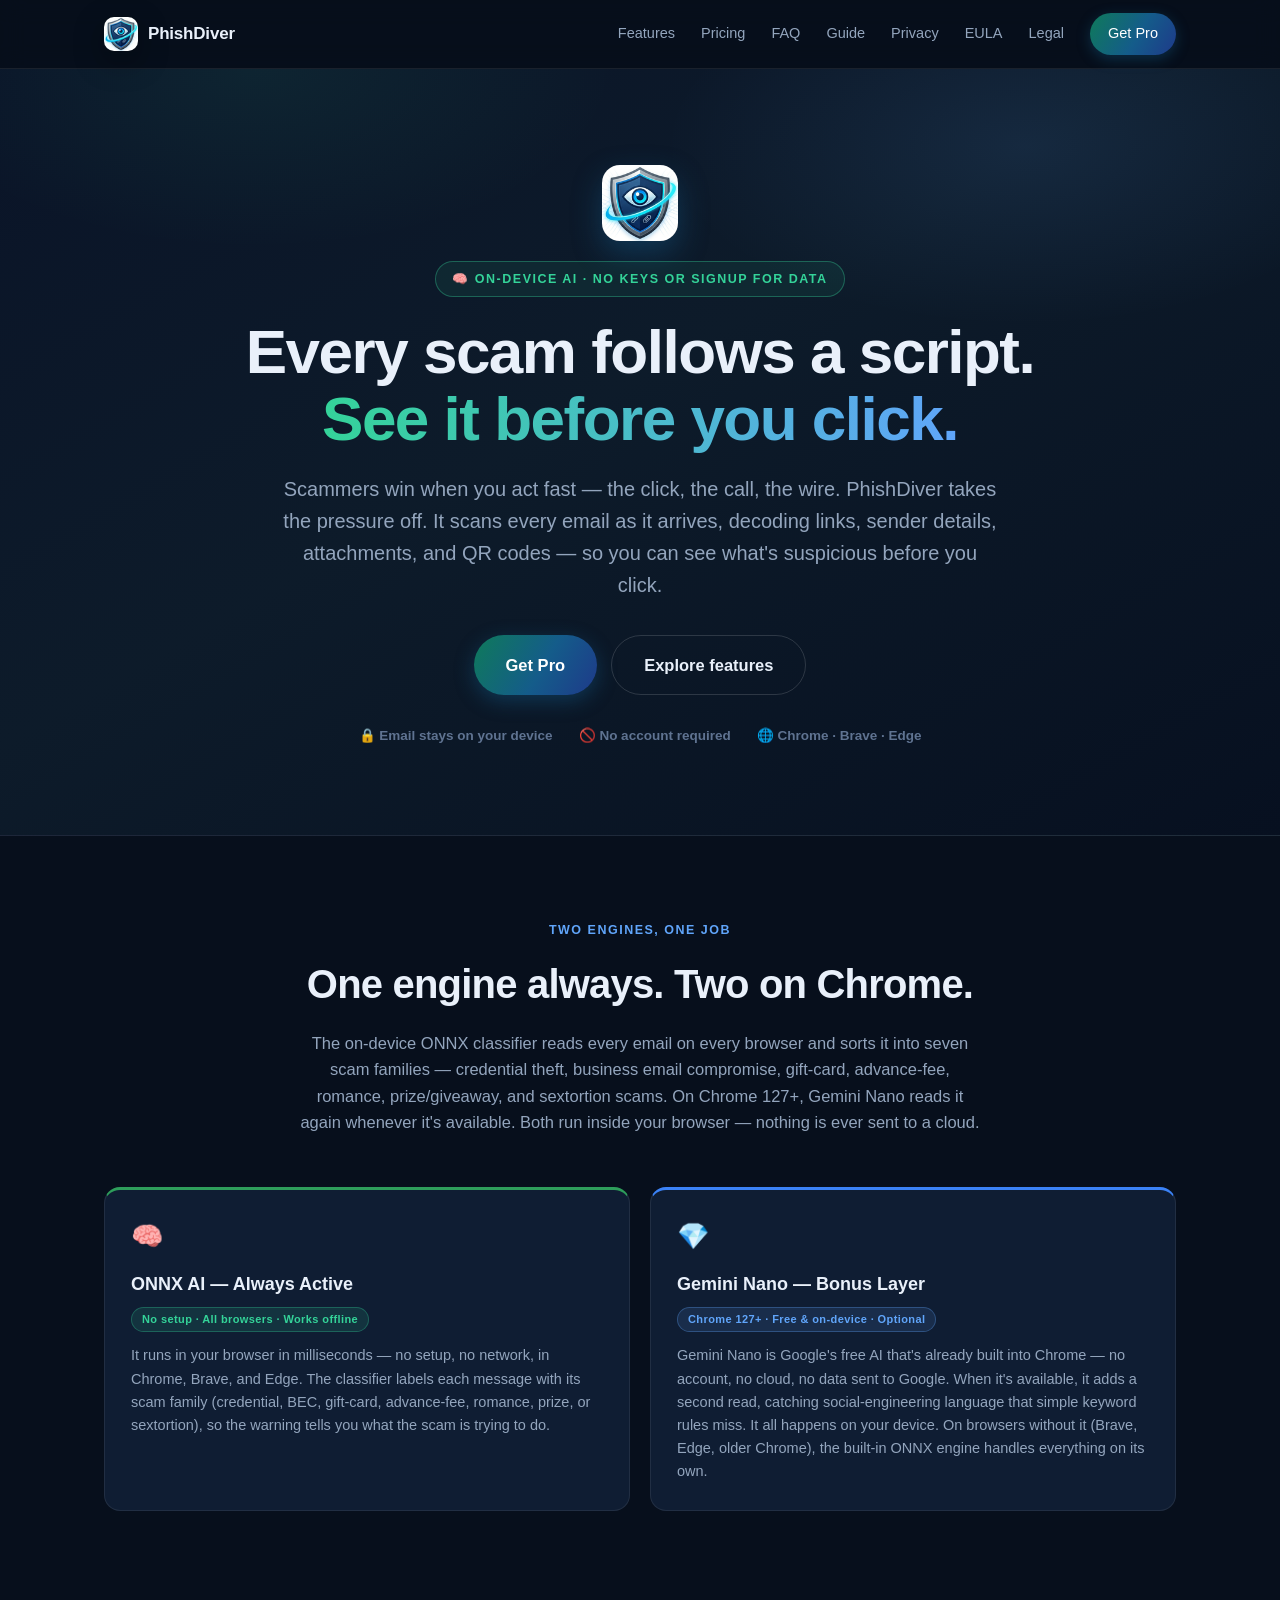
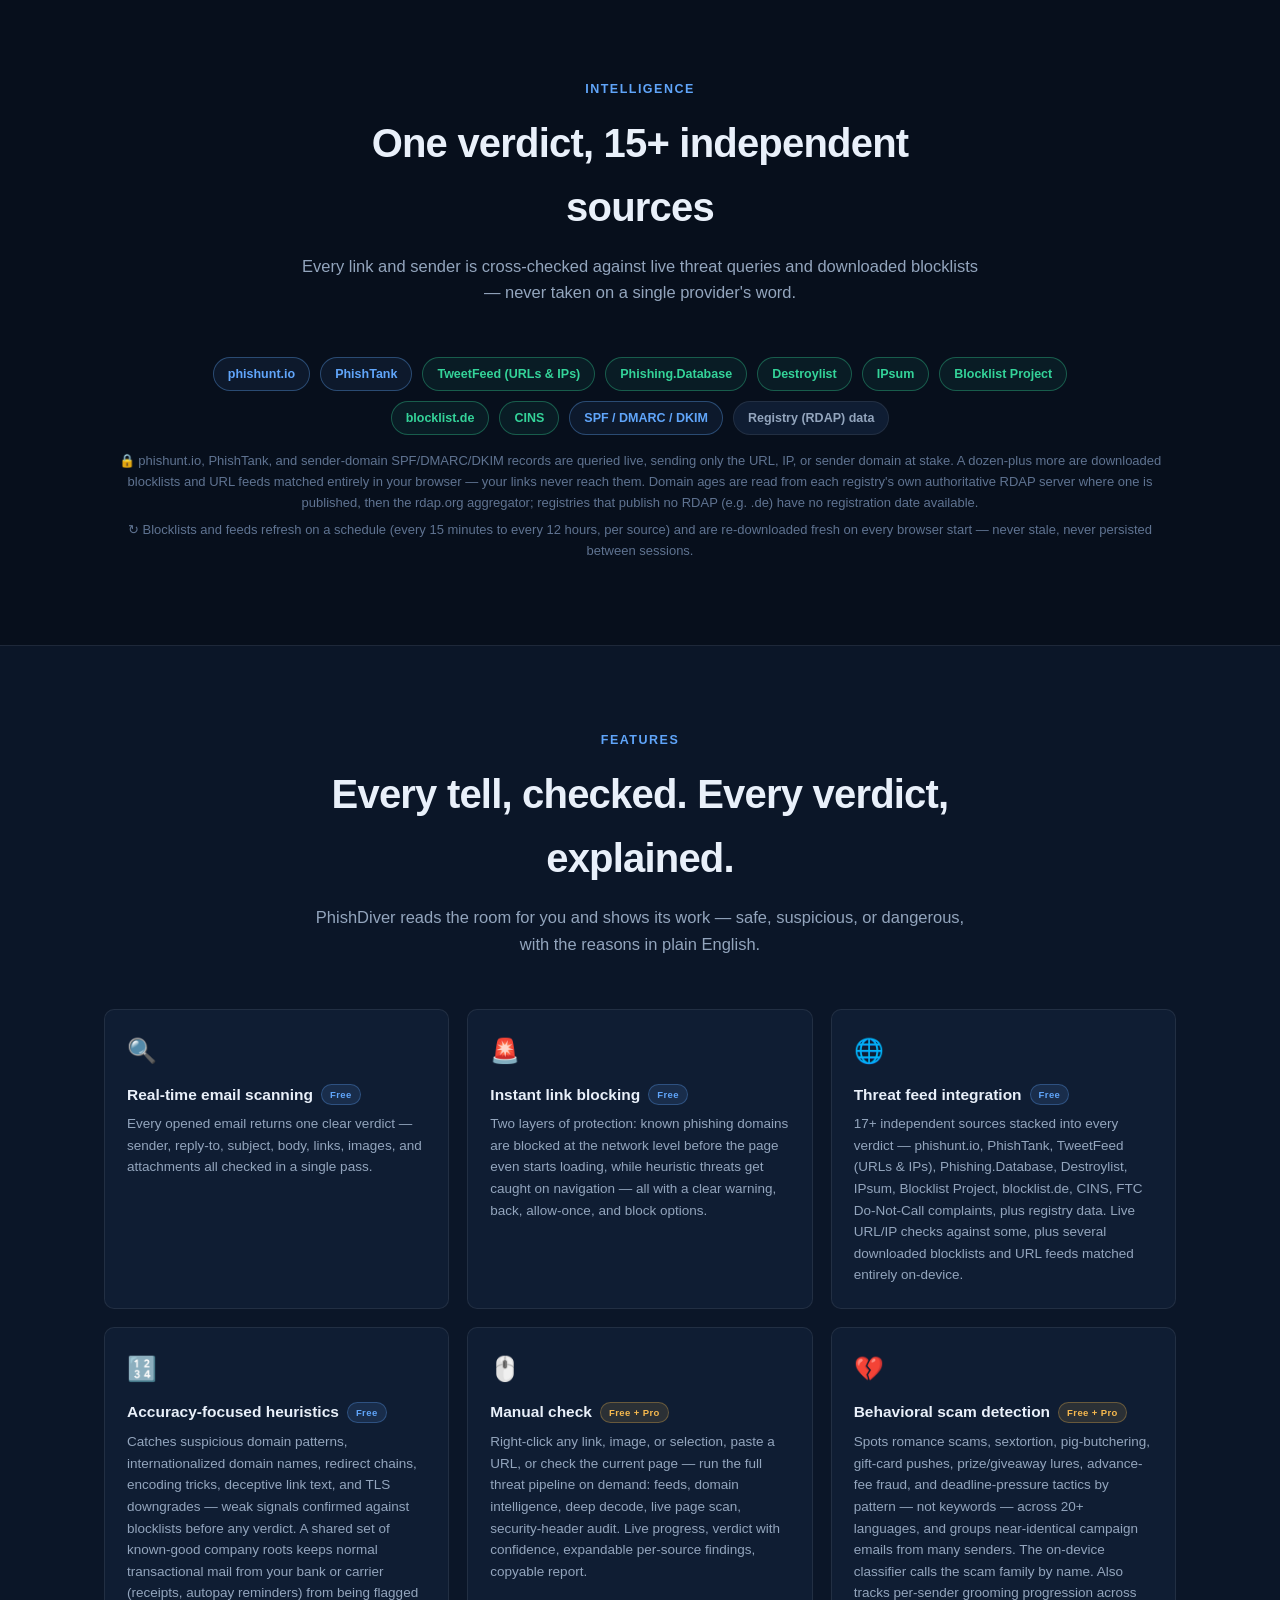
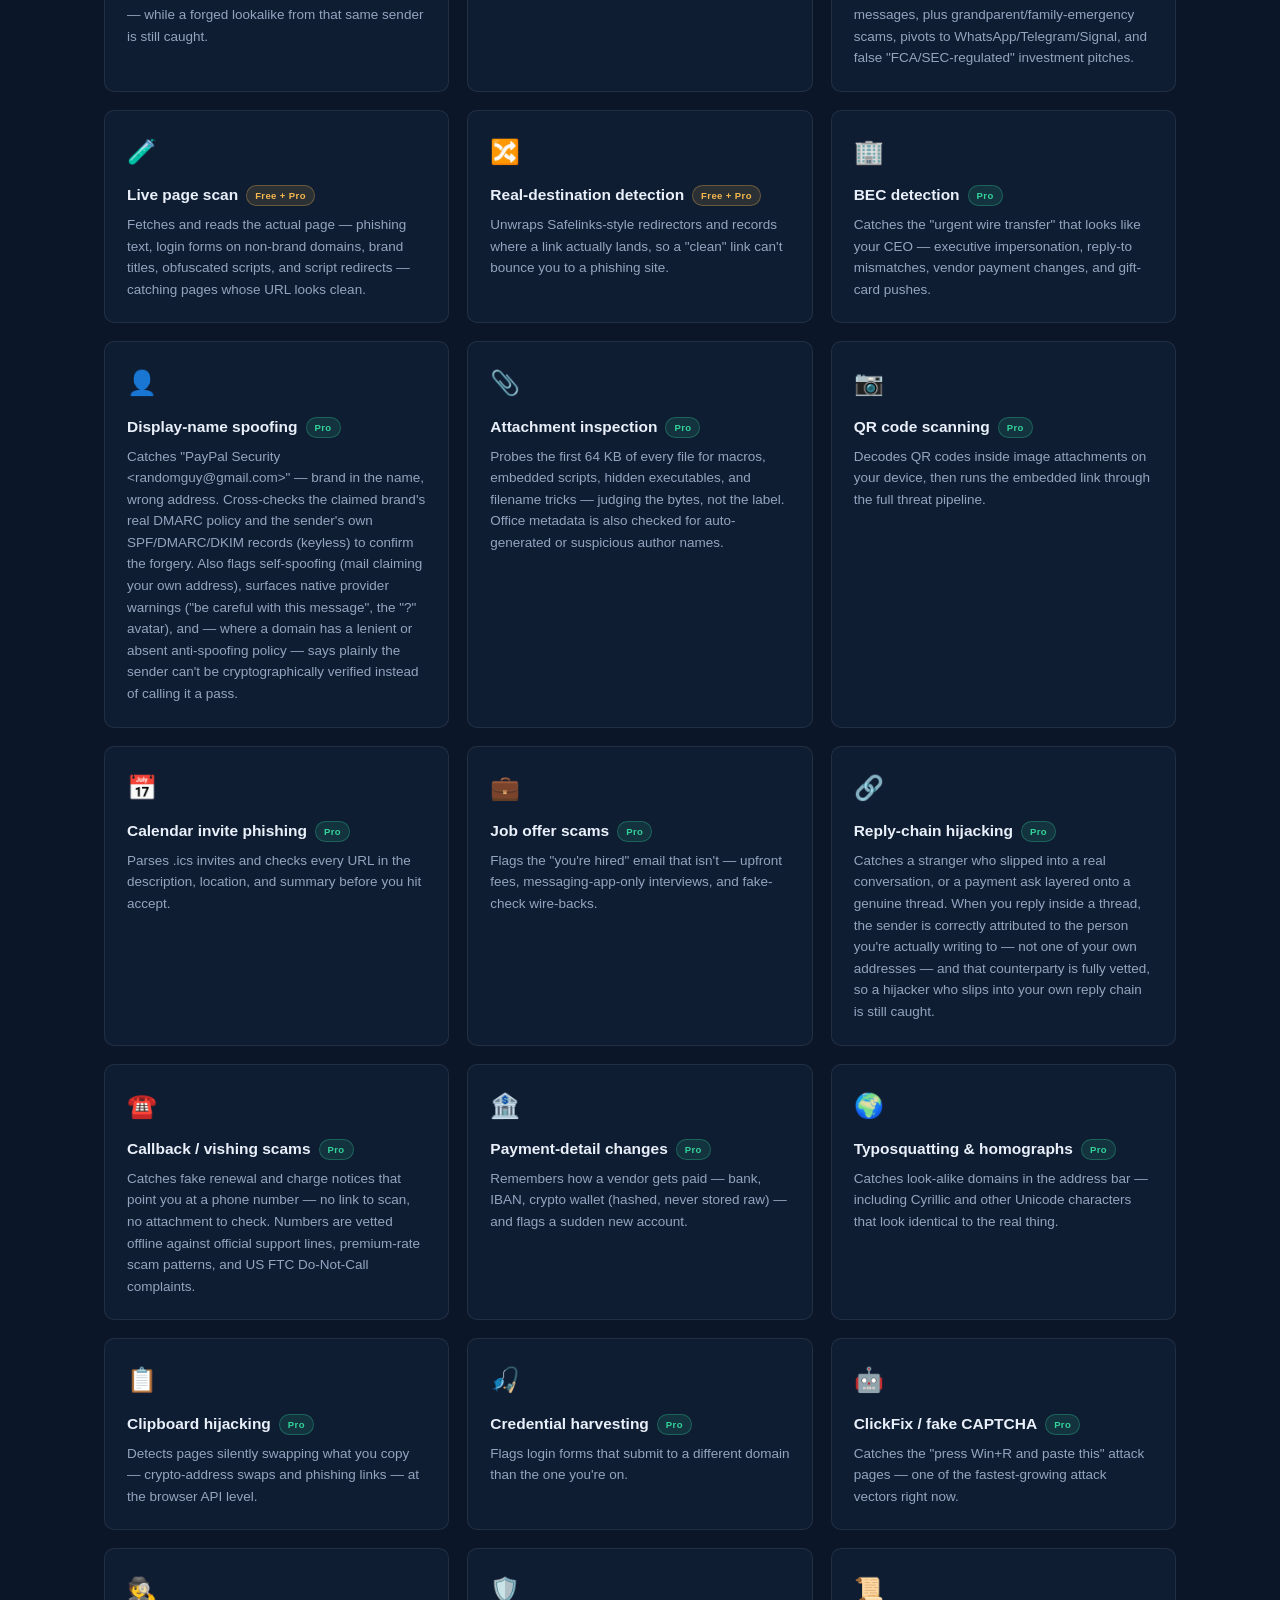
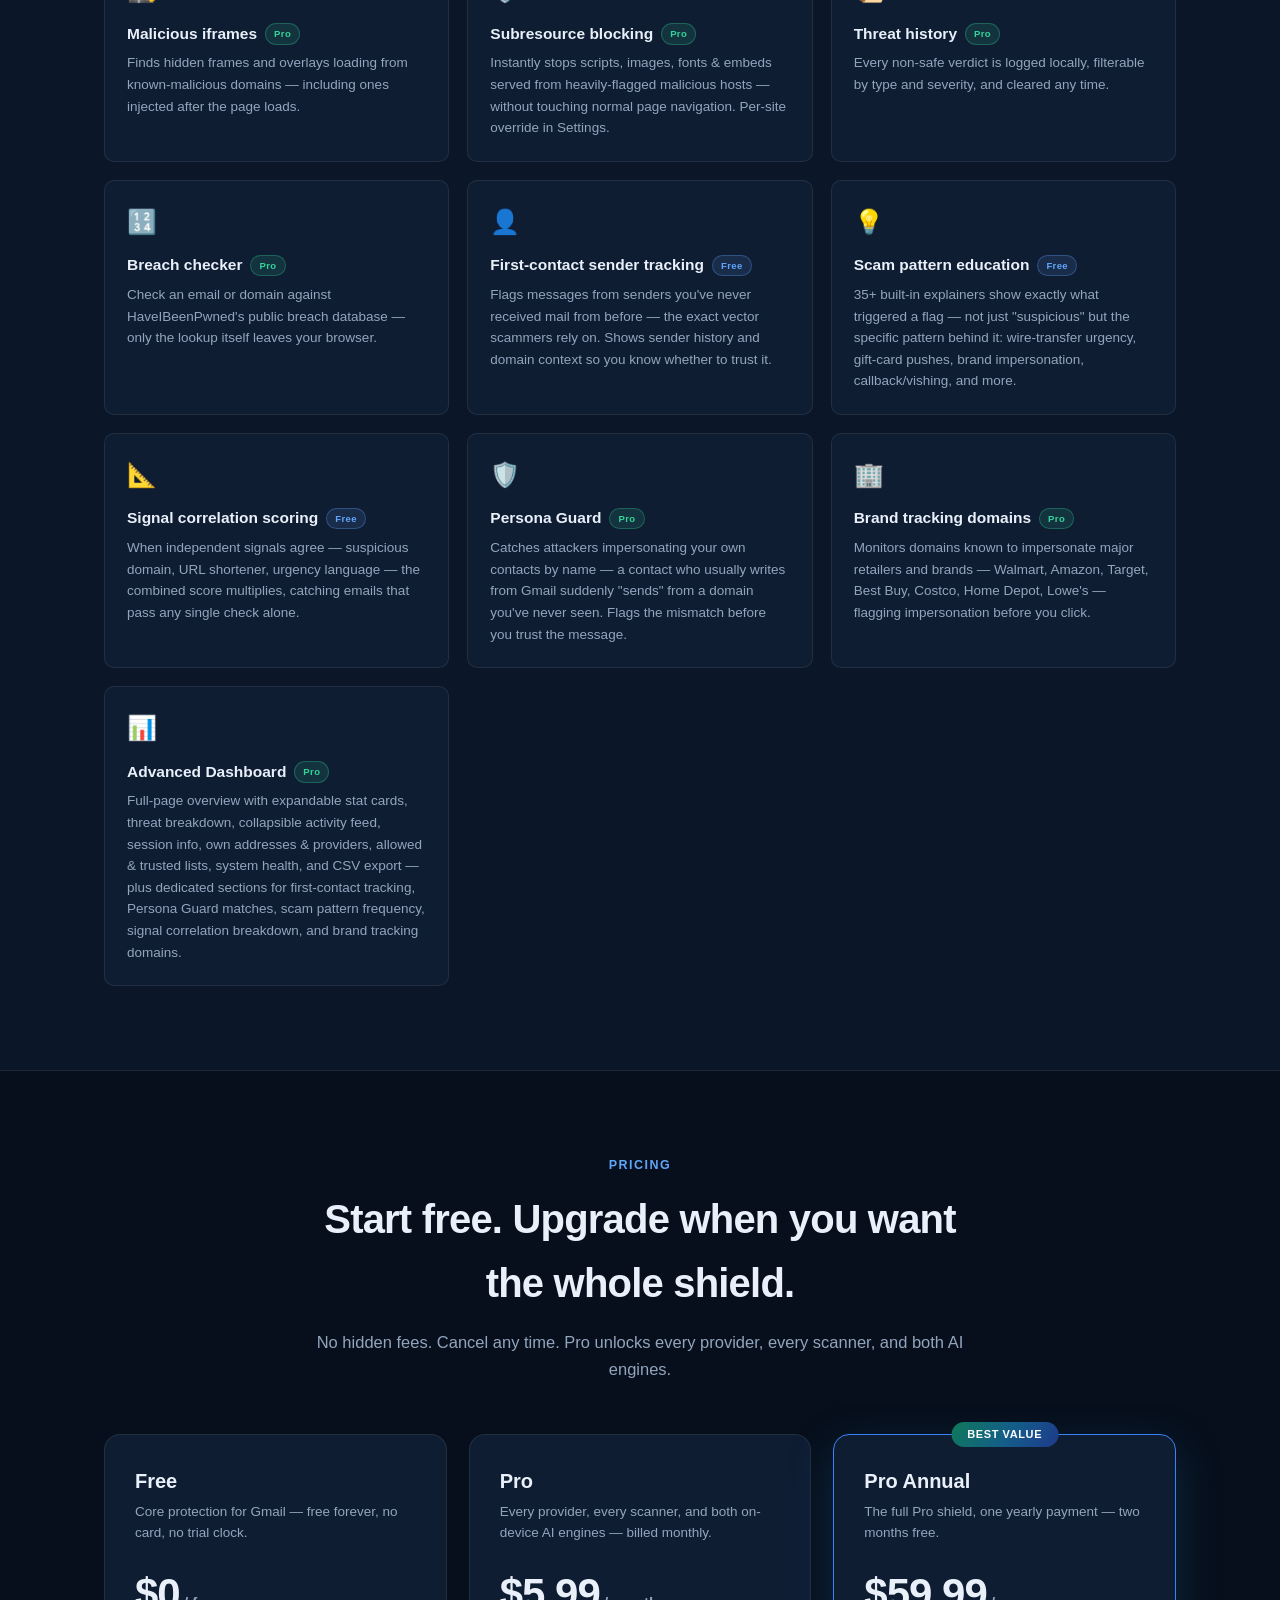
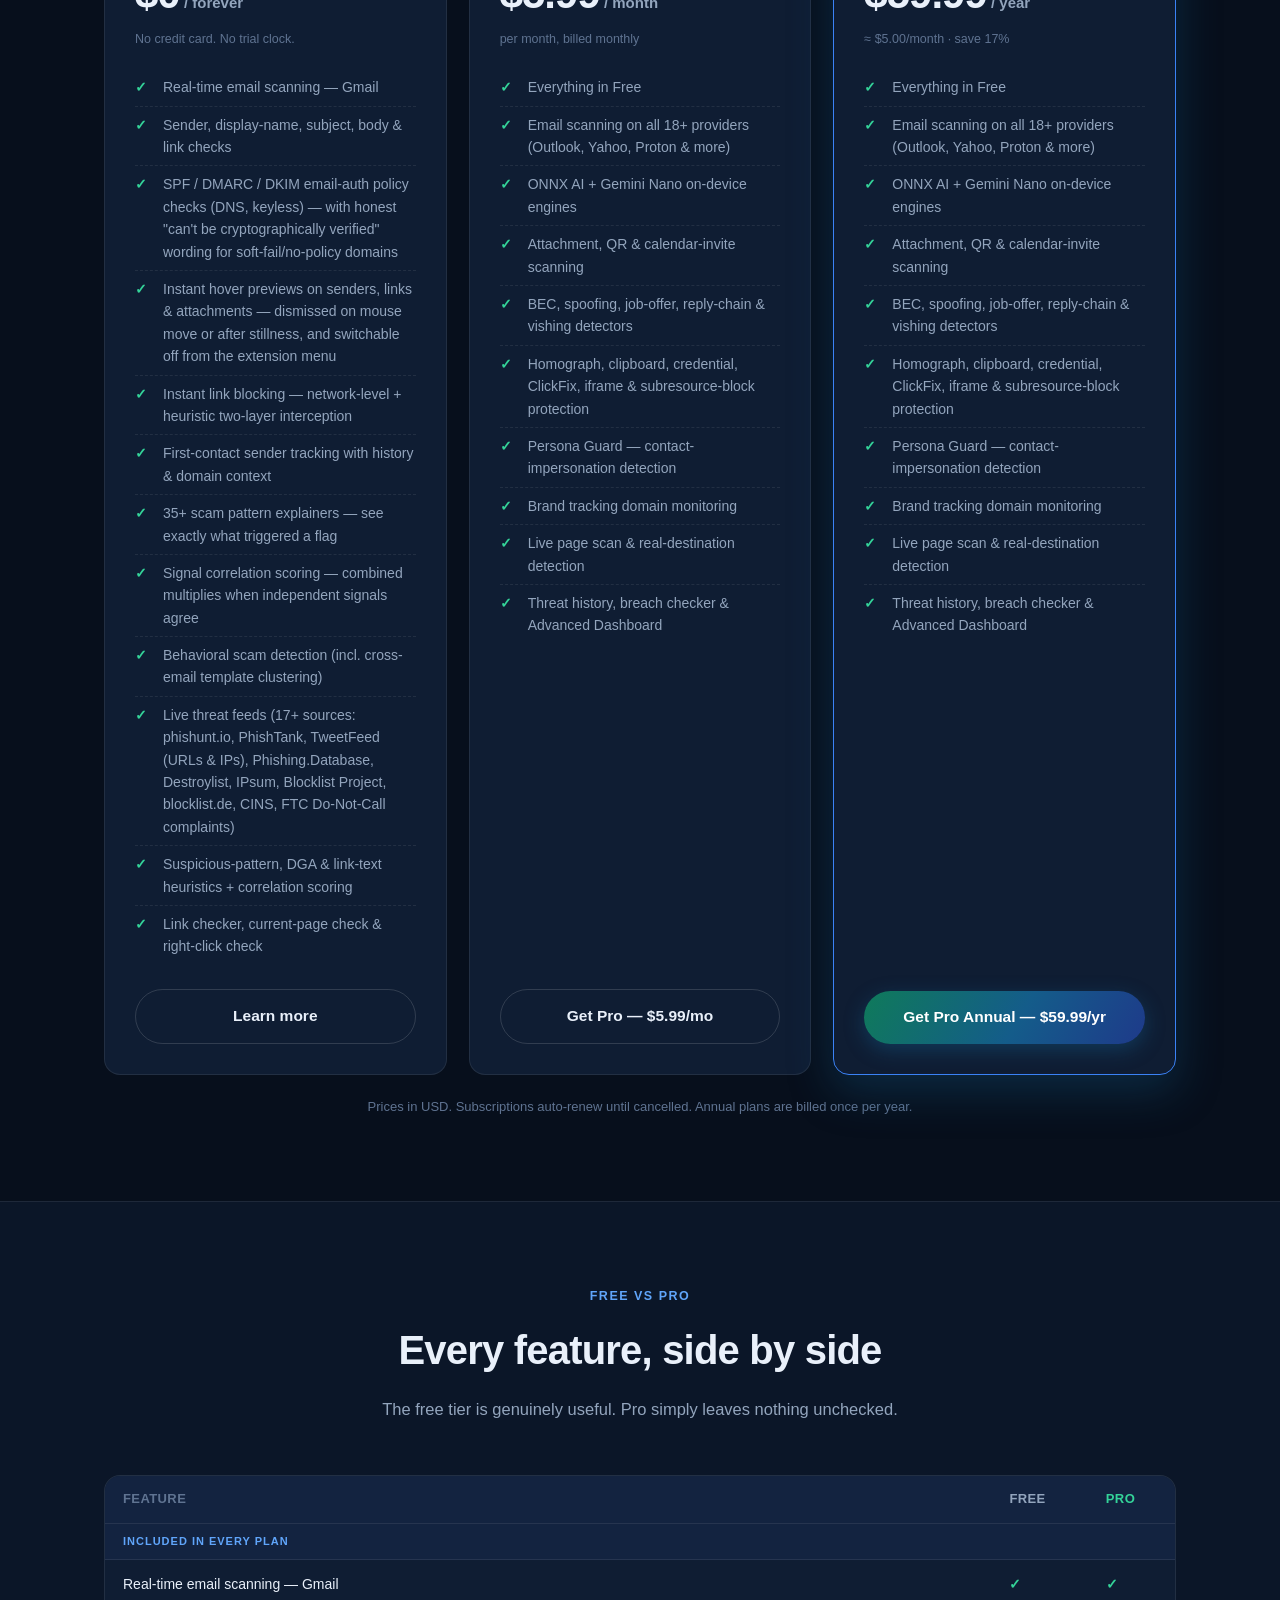
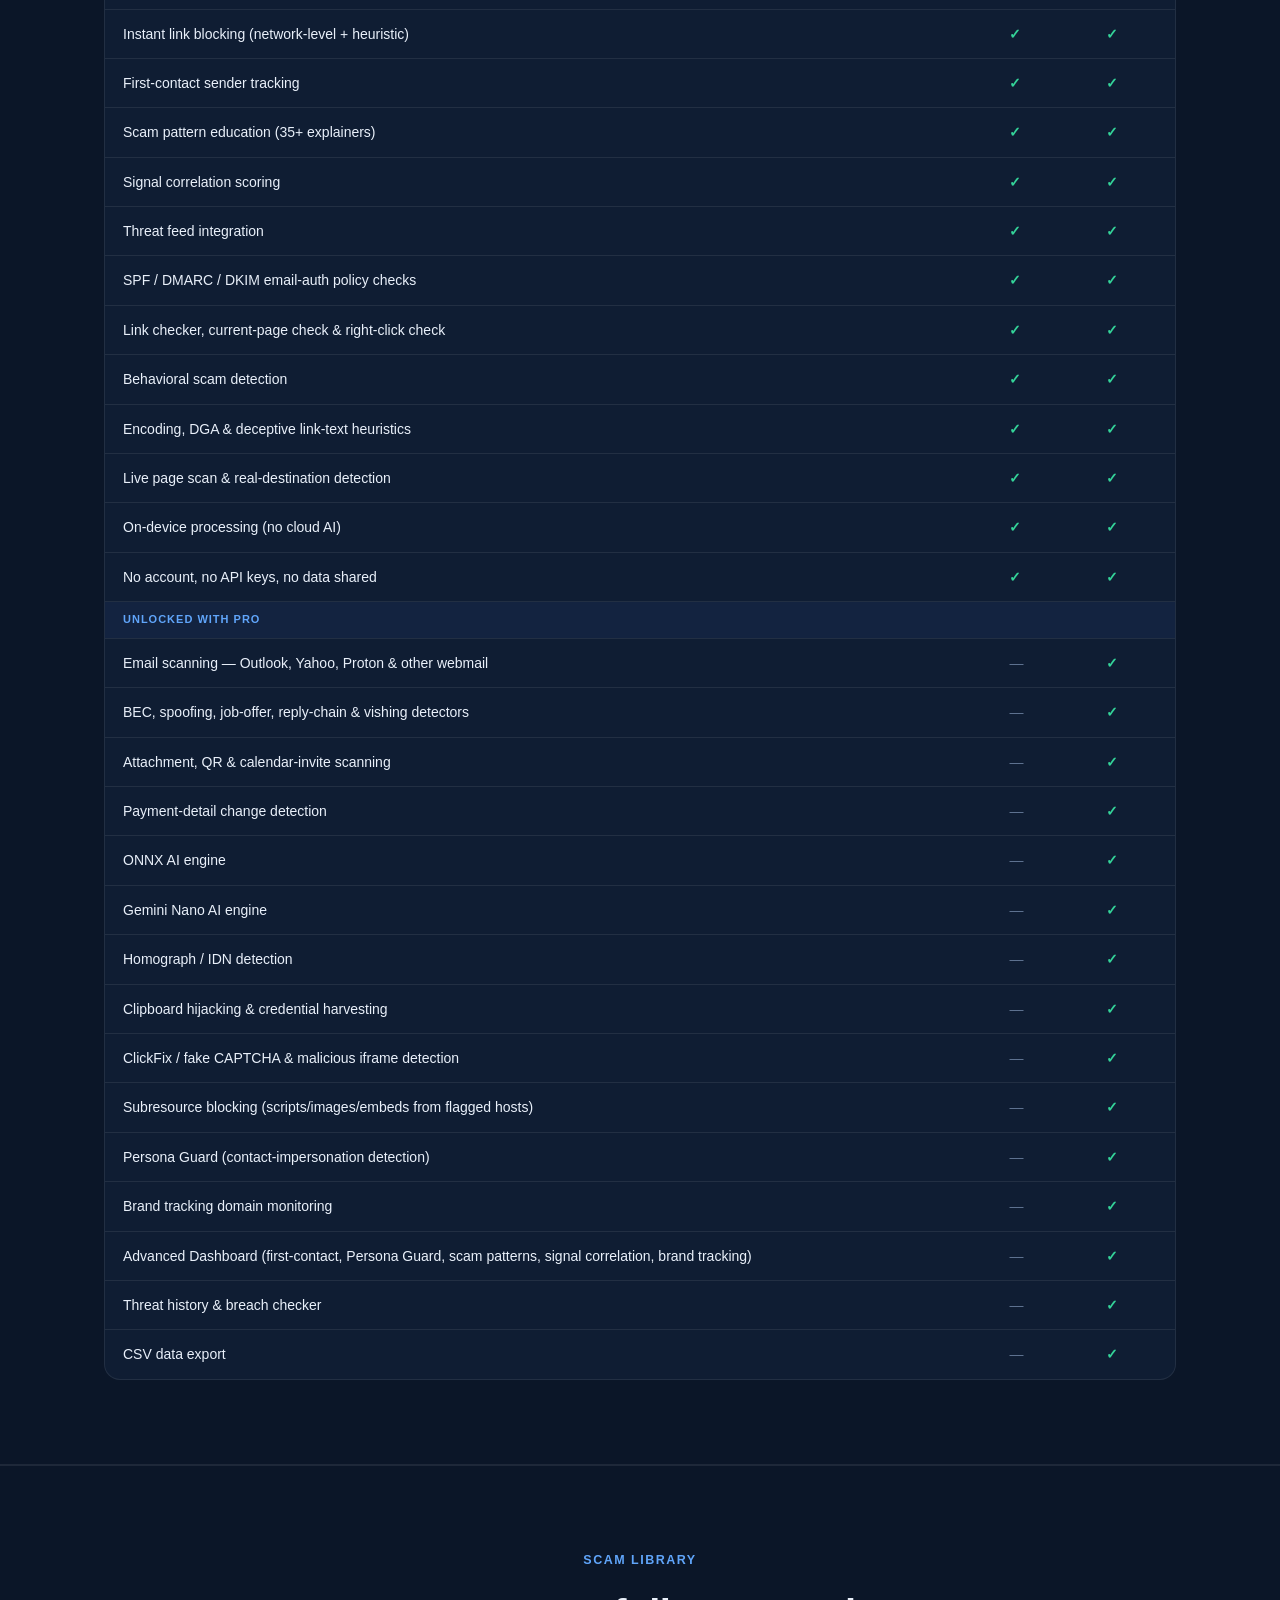
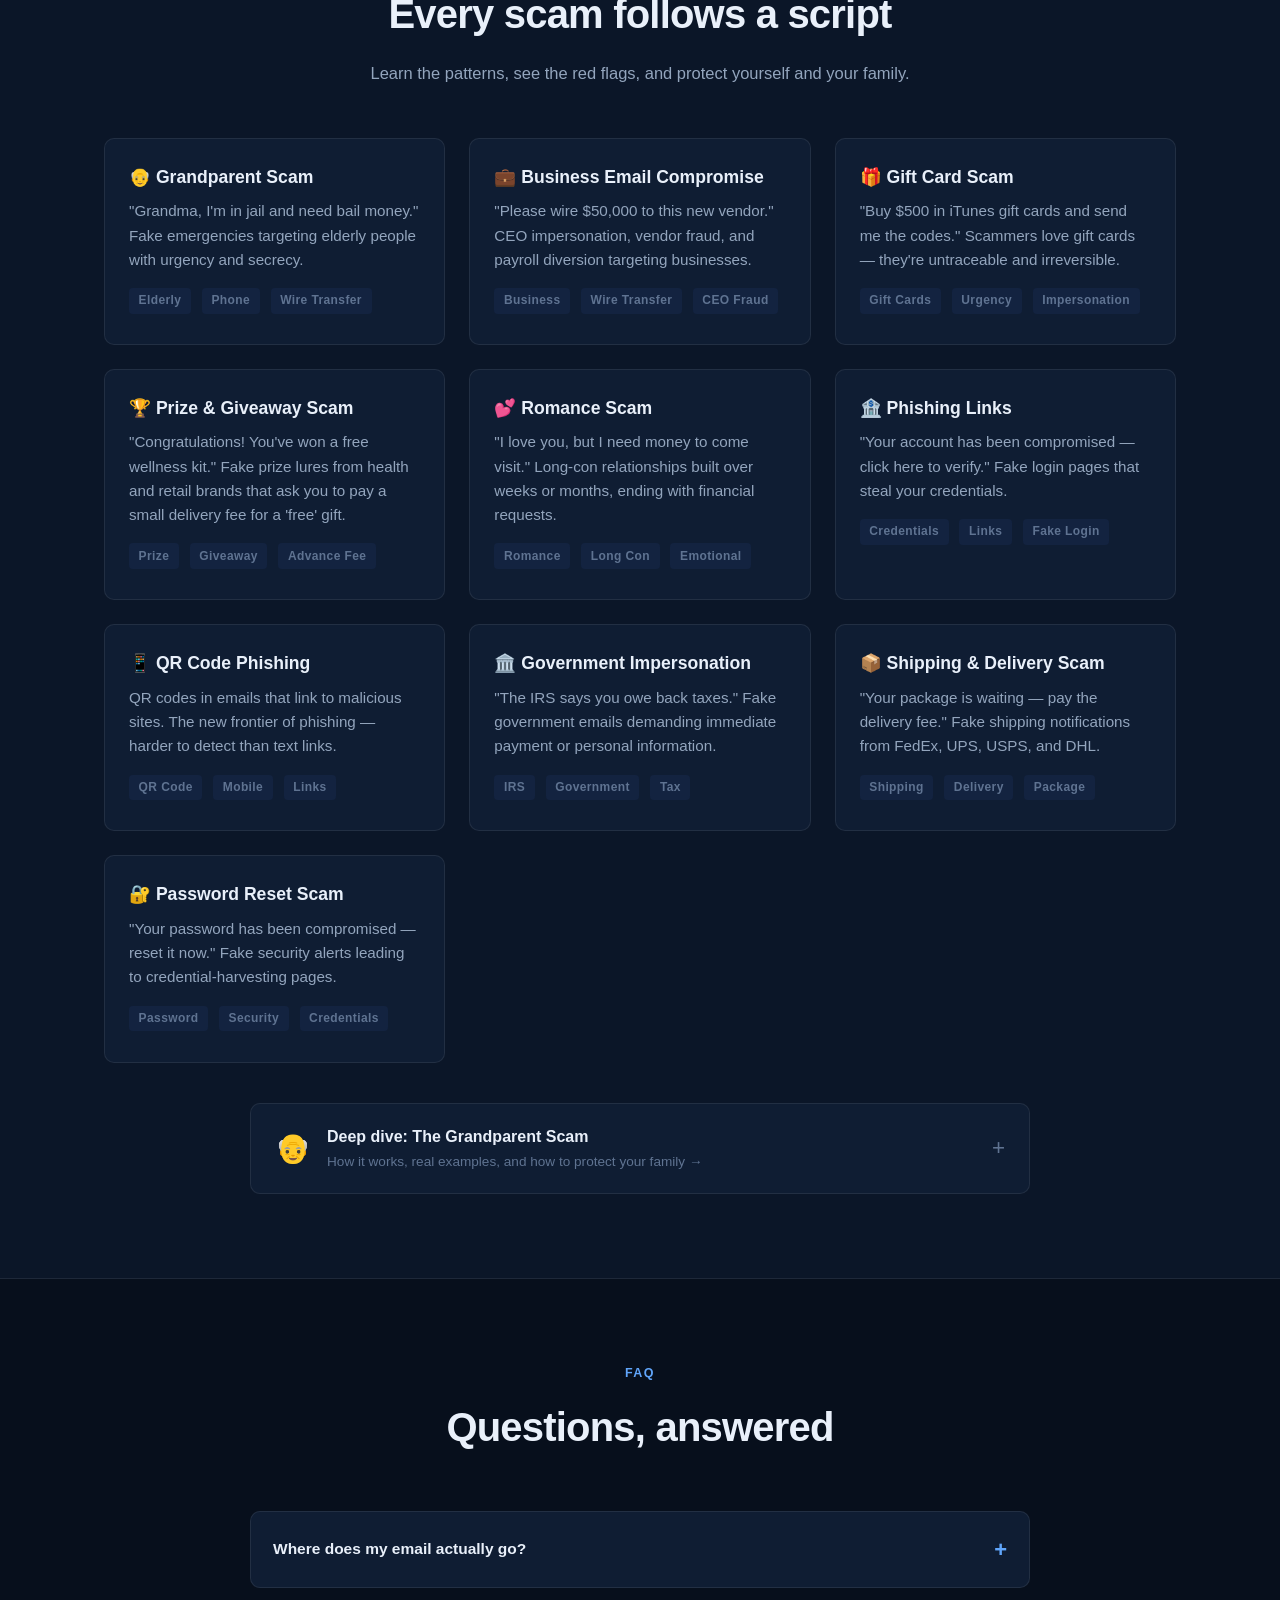
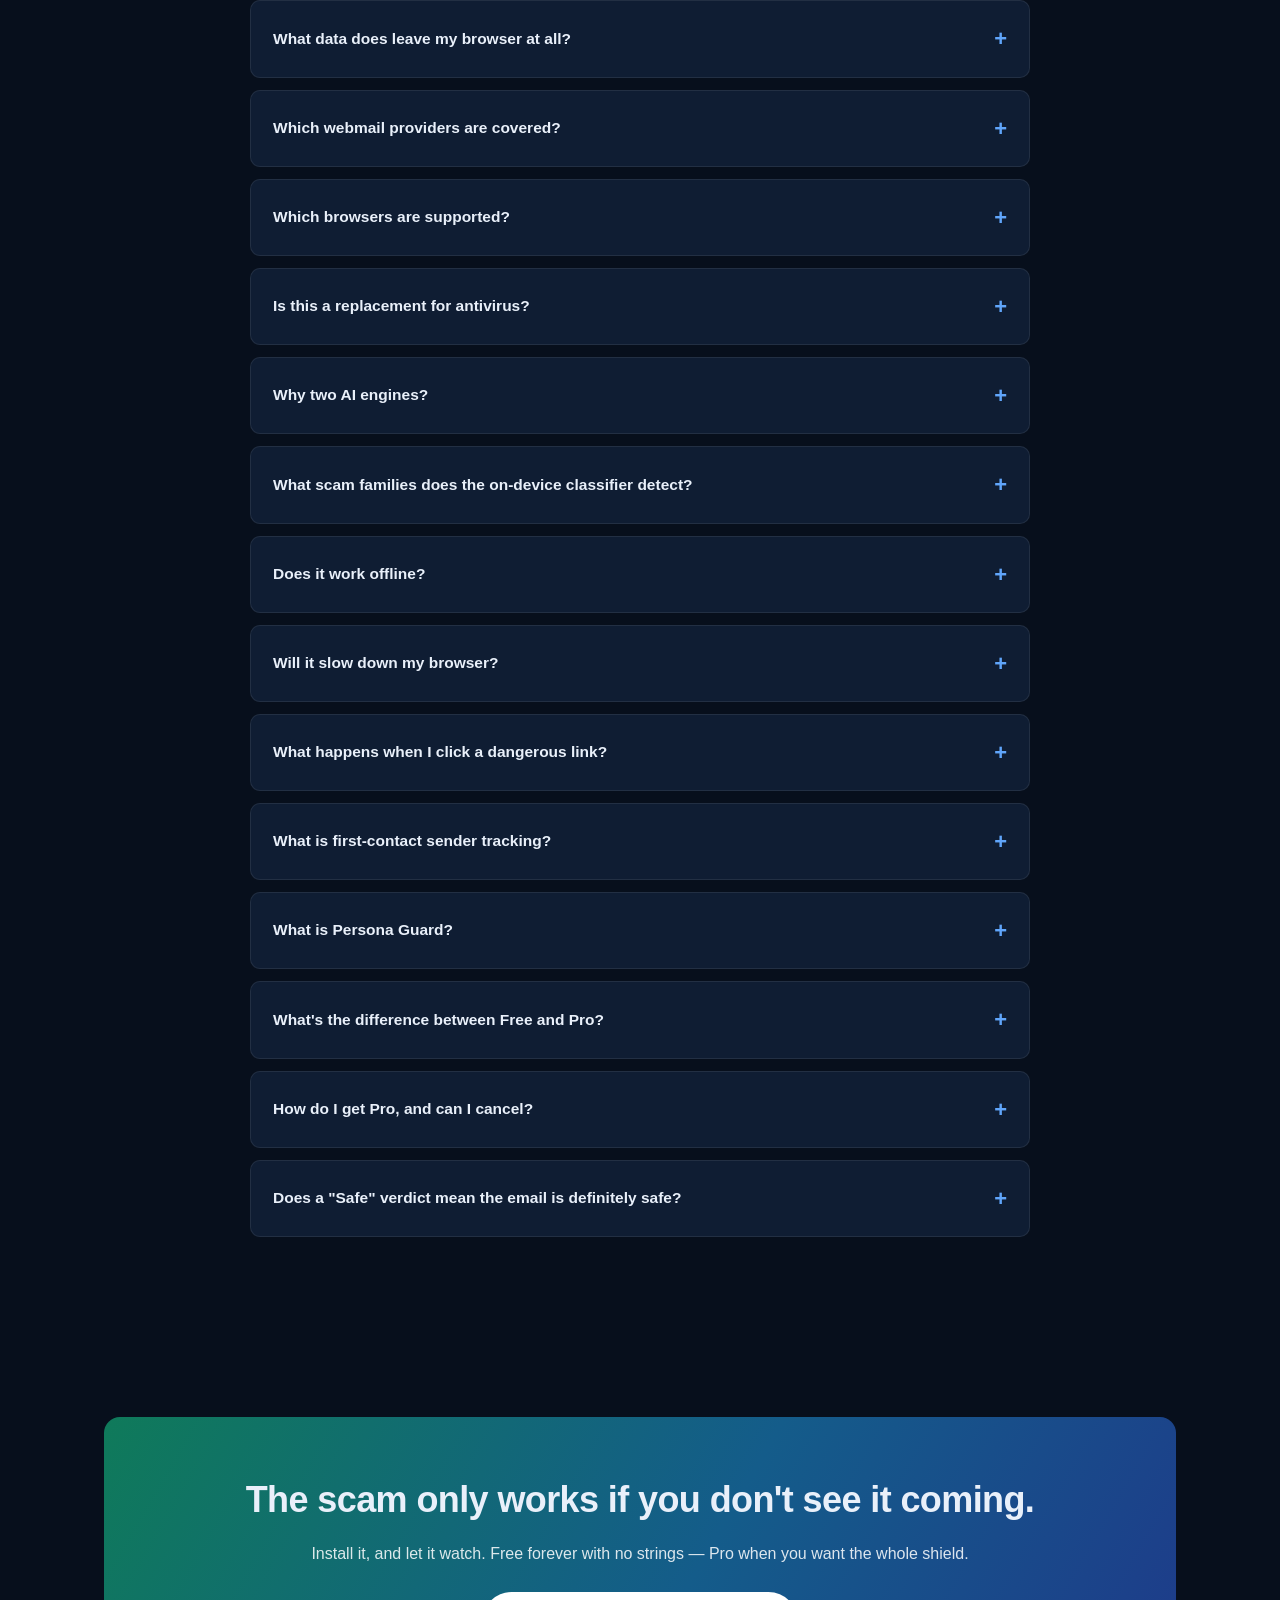
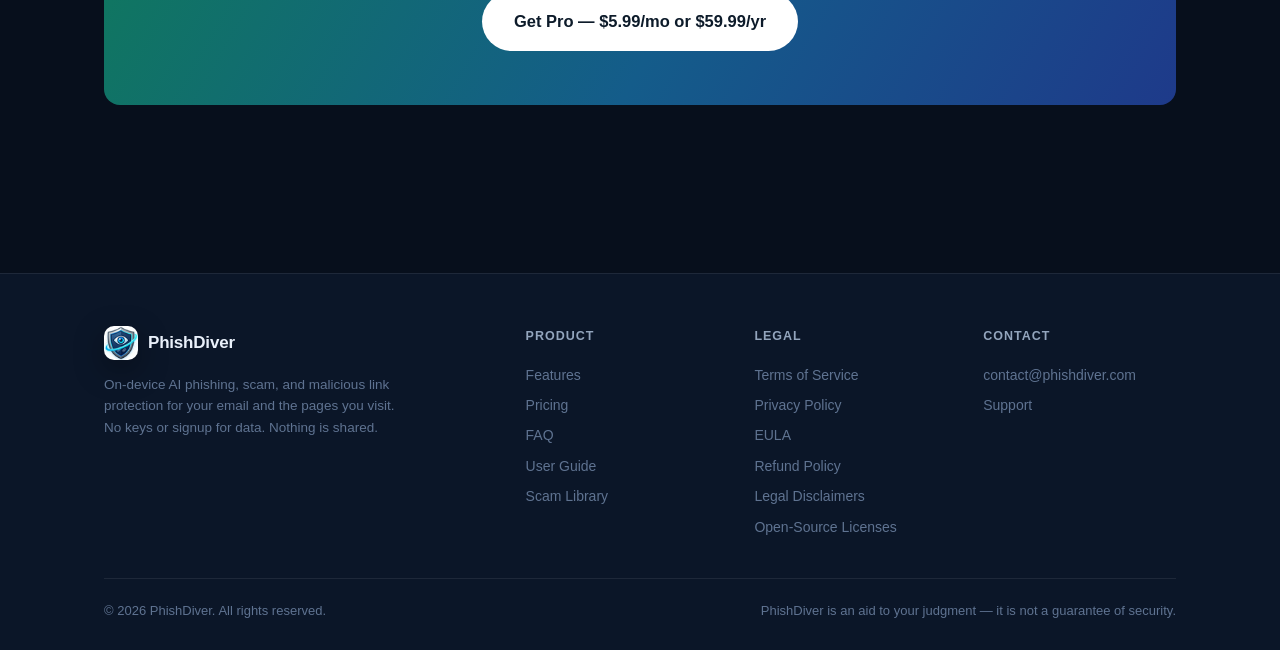
==== commit c110d34b: "Add files via upload" ====
--- a/index.html
+++ b/index.html
@@ -168,12 +168,12 @@
       <div class="feature-card">
         <div class="f-icon">🌐</div>
         <h3>Threat feed integration <span class="tag tag-free">Free</span></h3>
-        <p>15+ independent sources stacked into every verdict — phishunt.io, PhishTank, TweetFeed (URLs & IPs), Phishing.Database, Destroylist, IPsum, Blocklist Project, blocklist.de, CINS, plus registry data. Live URL/IP checks against some, plus several downloaded blocklists and URL feeds matched entirely on-device.</p>
+        <p>17+ independent sources stacked into every verdict — phishunt.io, PhishTank, TweetFeed (URLs & IPs), Phishing.Database, Destroylist, IPsum, Blocklist Project, blocklist.de, CINS, FTC Do-Not-Call complaints, plus registry data. Live URL/IP checks against some, plus several downloaded blocklists and URL feeds matched entirely on-device.</p>
       </div>
       <div class="feature-card">
         <div class="f-icon">🔢</div>
         <h3>Accuracy-focused heuristics <span class="tag tag-free">Free</span></h3>
-        <p>Catches suspicious domain patterns, internationalized domain names, redirect chains, encoding tricks, deceptive link text, and TLS downgrades — weak signals confirmed against blocklists before any verdict.</p>
+        <p>Catches suspicious domain patterns, internationalized domain names, redirect chains, encoding tricks, deceptive link text, and TLS downgrades — weak signals confirmed against blocklists before any verdict. A shared set of known-good company roots keeps normal transactional mail from your bank or carrier (receipts, autopay reminders) from being flagged — while a forged lookalike from that same sender is still caught.</p>
       </div>
 
       <div class="feature-card">
@@ -230,12 +230,12 @@
       <div class="feature-card">
         <div class="f-icon">🔗</div>
         <h3>Reply-chain hijacking <span class="tag tag-pro">Pro</span></h3>
-        <p>Catches a stranger who slipped into a real conversation, or a payment ask layered onto a genuine thread.</p>
+        <p>Catches a stranger who slipped into a real conversation, or a payment ask layered onto a genuine thread. When you reply inside a thread, the sender is correctly attributed to the person you're actually writing to — not one of your own addresses — and that counterparty is fully vetted, so a hijacker who slips into your own reply chain is still caught.</p>
       </div>
       <div class="feature-card">
         <div class="f-icon">☎️</div>
         <h3>Callback / vishing scams <span class="tag tag-pro">Pro</span></h3>
-        <p>Catches fake renewal and charge notices that point you at a phone number — no link to scan, no attachment to check.</p>
+        <p>Catches fake renewal and charge notices that point you at a phone number — no link to scan, no attachment to check. Numbers are vetted offline against official support lines, premium-rate scam patterns, and US FTC Do-Not-Call complaints.</p>
       </div>
       <div class="feature-card">
         <div class="f-icon">🏦</div>
@@ -266,6 +266,11 @@
         <div class="f-icon">🕵️</div>
         <h3>Malicious iframes <span class="tag tag-pro">Pro</span></h3>
         <p>Finds hidden frames and overlays loading from known-malicious domains — including ones injected after the page loads.</p>
+      </div>
+      <div class="feature-card">
+        <div class="f-icon">🛡️</div>
+        <h3>Subresource blocking <span class="tag tag-pro">Pro</span></h3>
+        <p>Instantly stops scripts, images, fonts &amp; embeds served from heavily-flagged malicious hosts — without touching normal page navigation. Per-site override in Settings.</p>
       </div>
       <div class="feature-card">
         <div class="f-icon">📜</div>
@@ -337,7 +342,7 @@
           <li>35+ scam pattern explainers — see exactly what triggered a flag</li>
           <li>Signal correlation scoring — combined multiplies when independent signals agree</li>
           <li>Behavioral scam detection (incl. cross-email template clustering)</li>
-          <li>Live threat feeds (15+ sources: phishunt.io, PhishTank, TweetFeed (URLs & IPs), Phishing.Database, Destroylist, IPsum, Blocklist Project, blocklist.de, CINS)</li>
+          <li>Live threat feeds (17+ sources: phishunt.io, PhishTank, TweetFeed (URLs & IPs), Phishing.Database, Destroylist, IPsum, Blocklist Project, blocklist.de, CINS, FTC Do-Not-Call complaints)</li>
           <li>Suspicious-pattern, DGA &amp; link-text heuristics + correlation scoring</li>
           <li>Link checker, current-page check &amp; right-click check</li>
         </ul>
@@ -355,7 +360,7 @@
           <li>ONNX AI + Gemini Nano on-device engines</li>
           <li>Attachment, QR &amp; calendar-invite scanning</li>
           <li>BEC, spoofing, job-offer, reply-chain &amp; vishing detectors</li>
-          <li>Homograph, clipboard, credential, ClickFix &amp; iframe protection</li>
+          <li>Homograph, clipboard, credential, ClickFix, iframe &amp; subresource-block protection</li>
           <li>Persona Guard — contact-impersonation detection</li>
           <li>Brand tracking domain monitoring</li>
           <li>Live page scan &amp; real-destination detection</li>
@@ -376,7 +381,7 @@
           <li>ONNX AI + Gemini Nano on-device engines</li>
           <li>Attachment, QR &amp; calendar-invite scanning</li>
           <li>BEC, spoofing, job-offer, reply-chain &amp; vishing detectors</li>
-          <li>Homograph, clipboard, credential, ClickFix &amp; iframe protection</li>
+          <li>Homograph, clipboard, credential, ClickFix, iframe &amp; subresource-block protection</li>
           <li>Persona Guard — contact-impersonation detection</li>
           <li>Brand tracking domain monitoring</li>
           <li>Live page scan &amp; real-destination detection</li>
@@ -433,7 +438,8 @@
           <tr><td class="row-label">Gemini Nano AI engine</td><td><span class="no">—</span></td><td><span class="yes">✓</span></td></tr>
           <tr><td class="row-label">Homograph / IDN detection</td><td><span class="no">—</span></td><td><span class="yes">✓</span></td></tr>
           <tr><td class="row-label">Clipboard hijacking &amp; credential harvesting</td><td><span class="no">—</span></td><td><span class="yes">✓</span></td></tr>
-           <tr><td class="row-label">ClickFix / fake CAPTCHA &amp; malicious iframe detection</td><td><span class="no">—</span></td><td><span class="yes">✓</span></td></tr>
+            <tr><td class="row-label">ClickFix / fake CAPTCHA &amp; malicious iframe detection</td><td><span class="no">—</span></td><td><span class="yes">✓</span></td></tr>
+            <tr><td class="row-label">Subresource blocking (scripts/images/embeds from flagged hosts)</td><td><span class="no">—</span></td><td><span class="yes">✓</span></td></tr>
           <tr><td class="row-label">Persona Guard (contact-impersonation detection)</td><td><span class="no">—</span></td><td><span class="yes">✓</span></td></tr>
           <tr><td class="row-label">Brand tracking domain monitoring</td><td><span class="no">—</span></td><td><span class="yes">✓</span></td></tr>
           <tr><td class="row-label">Advanced Dashboard (first-contact, Persona Guard, scam patterns, signal correlation, brand tracking)</td><td><span class="no">—</span></td><td><span class="yes">✓</span></td></tr>
@@ -637,7 +643,7 @@
       </details>
       <details>
         <summary>What data does leave my browser at all?</summary>
-        <p>        Only narrow, keyless requests, and only when relevant: (1) URL or IP       checks against public threat feeds — phishunt.io and PhishTank queries live; other blocklists (TweetFeed (URLs & IPs), Phishing.Database, Destroylist, IPsum, Blocklist Project, blocklist.de, CINS, and more) are downloaded on a schedule and matched entirely in your browser, so they never see your URLs; (2) public domain-registration (RDAP) lookups for domain age, from the registries' own public records; (3) a breach lookup to haveibeenpwned.com when <em>you</em> run the breach checker; and (4) a page fetch when <em>you</em> trigger a manual page check. Everything read is <strong>publicly available data</strong> — never email content, identity, or browsing history. See the <a href="privacy.html">Privacy Policy</a>.</p>
+        <p>        Only narrow, keyless requests, and only when relevant: (1) URL or IP       checks against public threat feeds — phishunt.io and PhishTank queries live; other blocklists (TweetFeed (URLs & IPs), Phishing.Database, Destroylist, IPsum, Blocklist Project, blocklist.de, CINS, FTC Do-Not-Call, and more) are downloaded on a schedule and matched entirely in your browser, so they never see your URLs; (2) public domain-registration (RDAP) lookups for domain age, from the registries' own public records; (3) a breach lookup to haveibeenpwned.com when <em>you</em> run the breach checker; and (4) a page fetch when <em>you</em> trigger a manual page check. Everything read is <strong>publicly available data</strong> — never email content, identity, or browsing history. See the <a href="privacy.html">Privacy Policy</a>.</p>
       </details>
       <details>
         <summary>Which webmail providers are covered?</summary>
@@ -684,7 +690,7 @@
       </details>
       <details>
         <summary>What's the difference between Free and Pro?</summary>
-        <p>Free protects Gmail with heuristics, instant link blocking, first-contact tracking, scam-pattern explainers, signal correlation, and URL defense. Pro extends scanning to all 18+ providers, adds both on-device AI engines, attachment/QR/calendar scanning, Persona Guard, brand-tracking domains, and every advanced detector — BEC, spoofing, job-offer, reply-chain, vishing, payment-detail changes, homographs, clipboard, credential harvesting, ClickFix, iframes, live page scans, real-destination tracking, threat history, the breach checker, and the Advanced Dashboard.</p>
+        <p>Free protects Gmail with heuristics, instant link blocking, first-contact tracking, scam-pattern explainers, signal correlation, and URL defense. Pro extends scanning to all 18+ providers, adds both on-device AI engines, attachment/QR/calendar scanning, Persona Guard, brand-tracking domains, and every advanced detector — BEC, spoofing, job-offer, reply-chain, vishing, payment-detail changes, homographs, clipboard, credential harvesting, ClickFix, iframes, subresource blocking, live page scans, real-destination tracking, threat history, the breach checker, and the Advanced Dashboard.</p>
       </details>
       <details>
         <summary>How do I get Pro, and can I cancel?</summary>
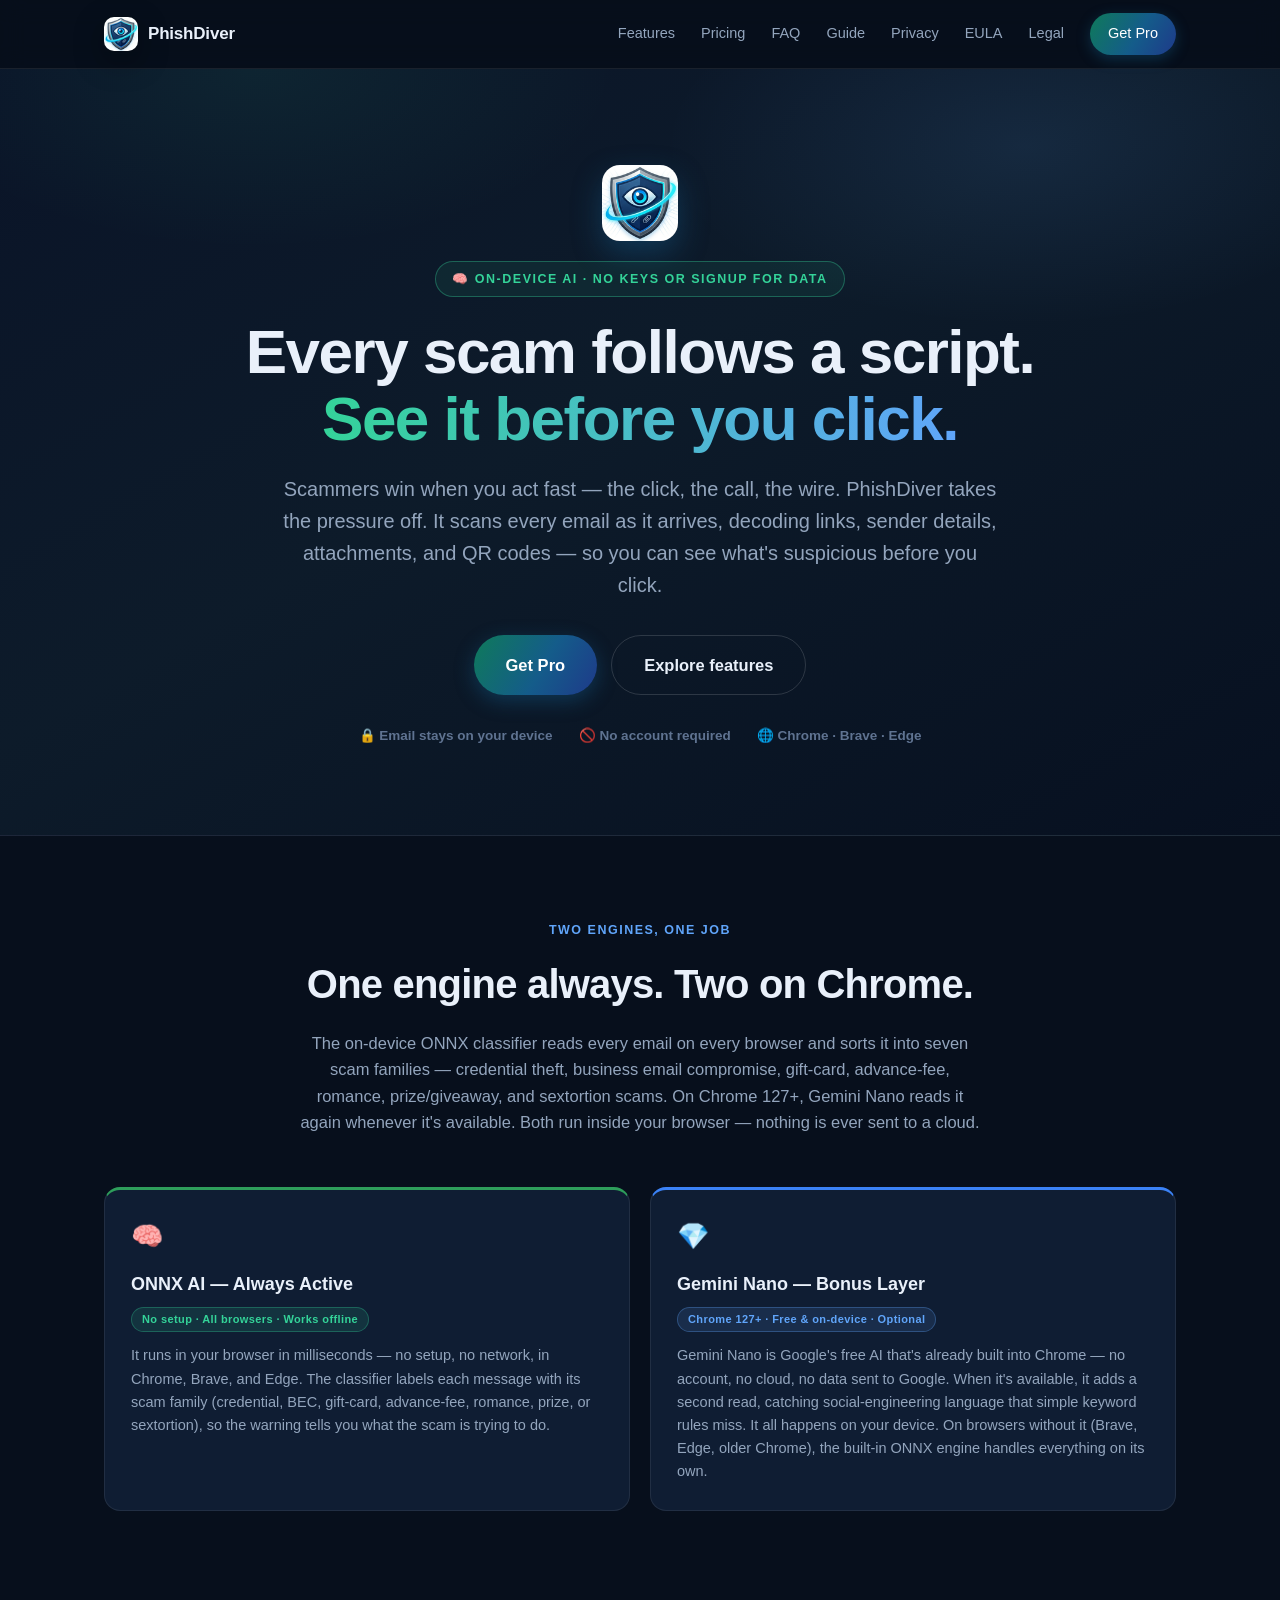
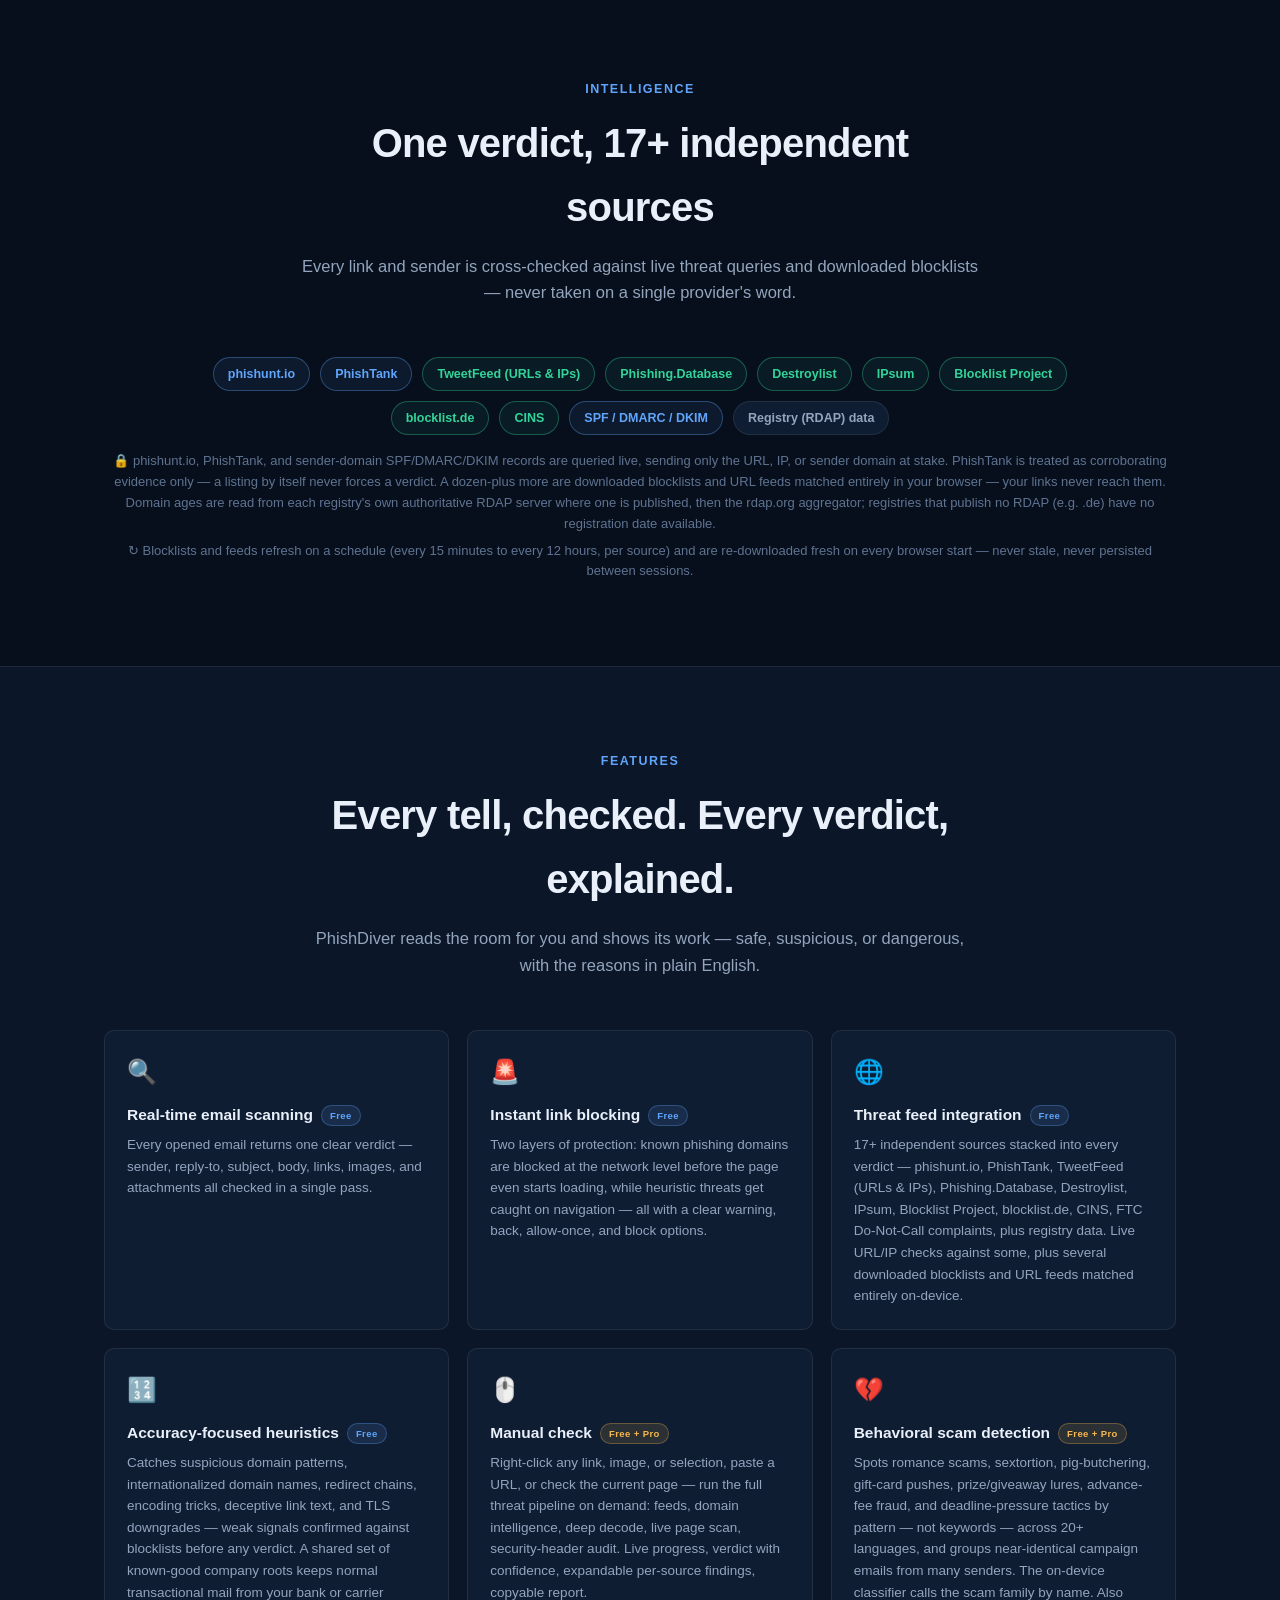
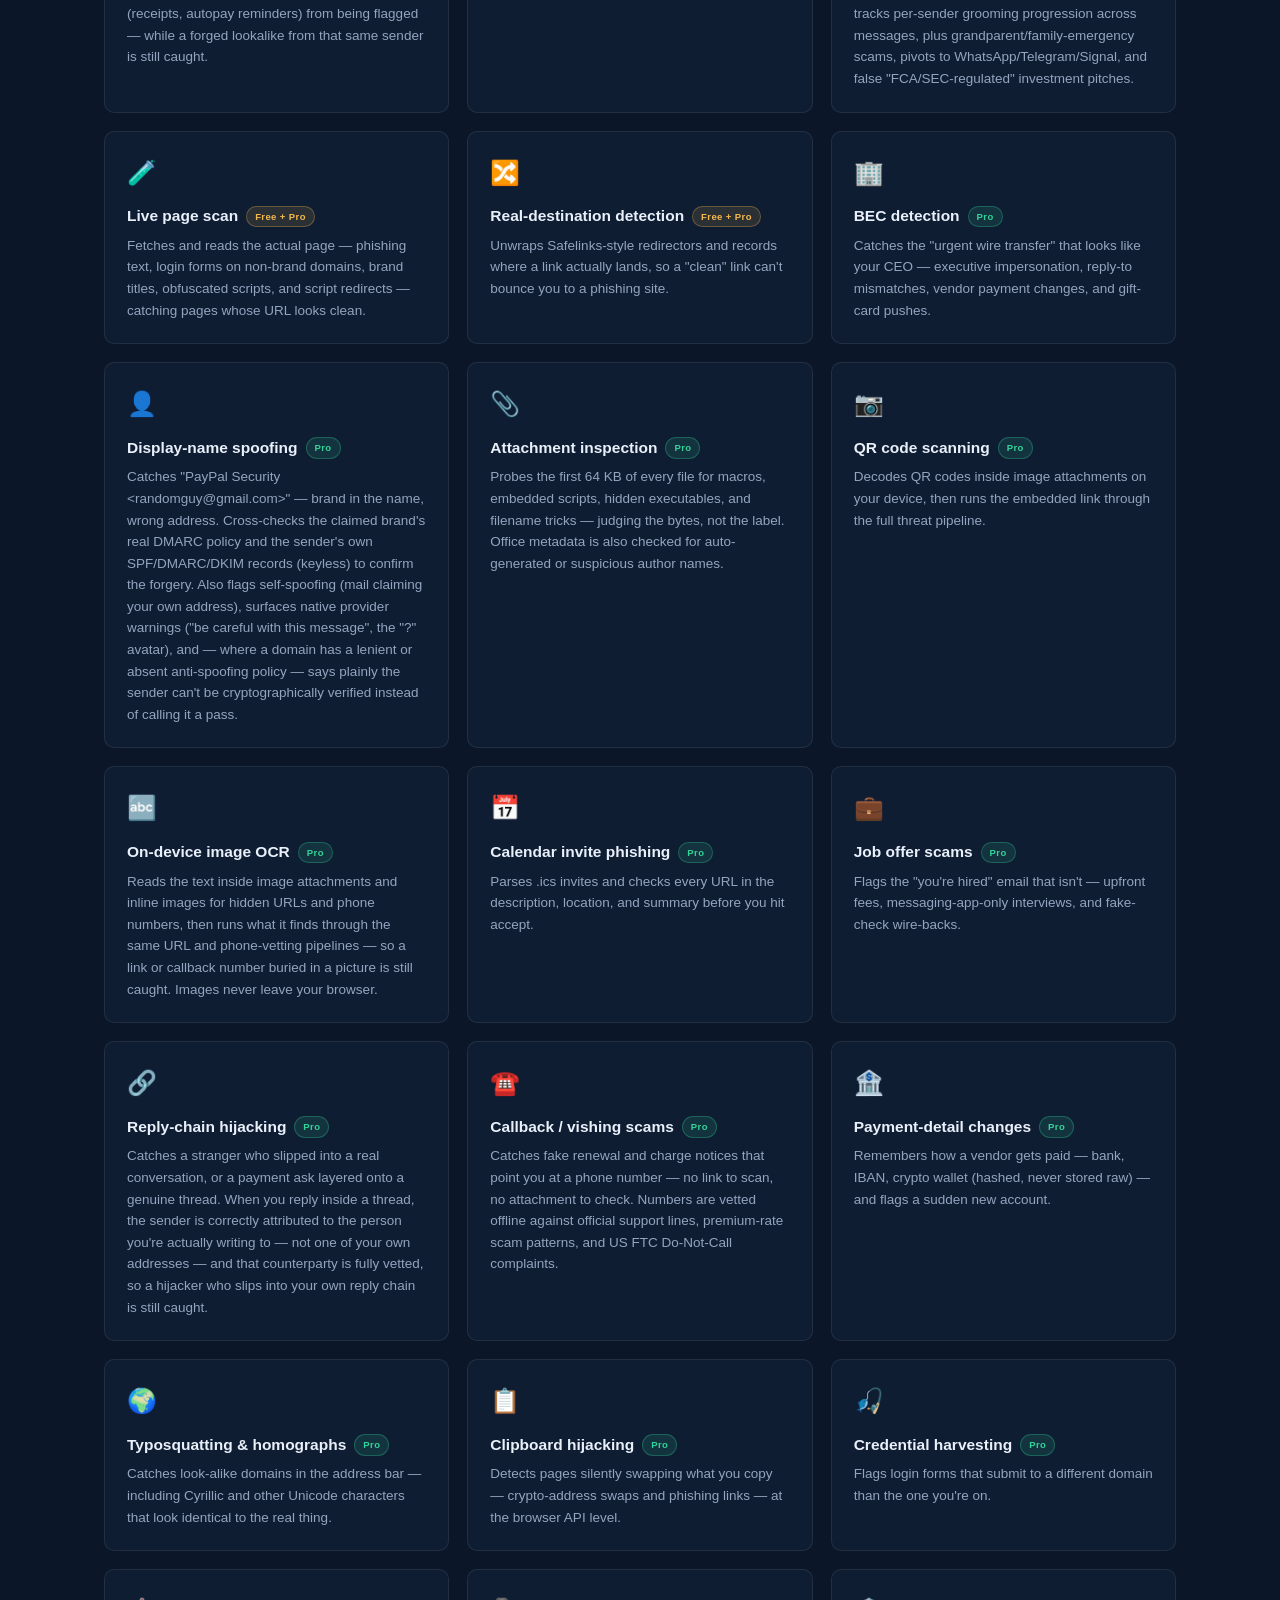
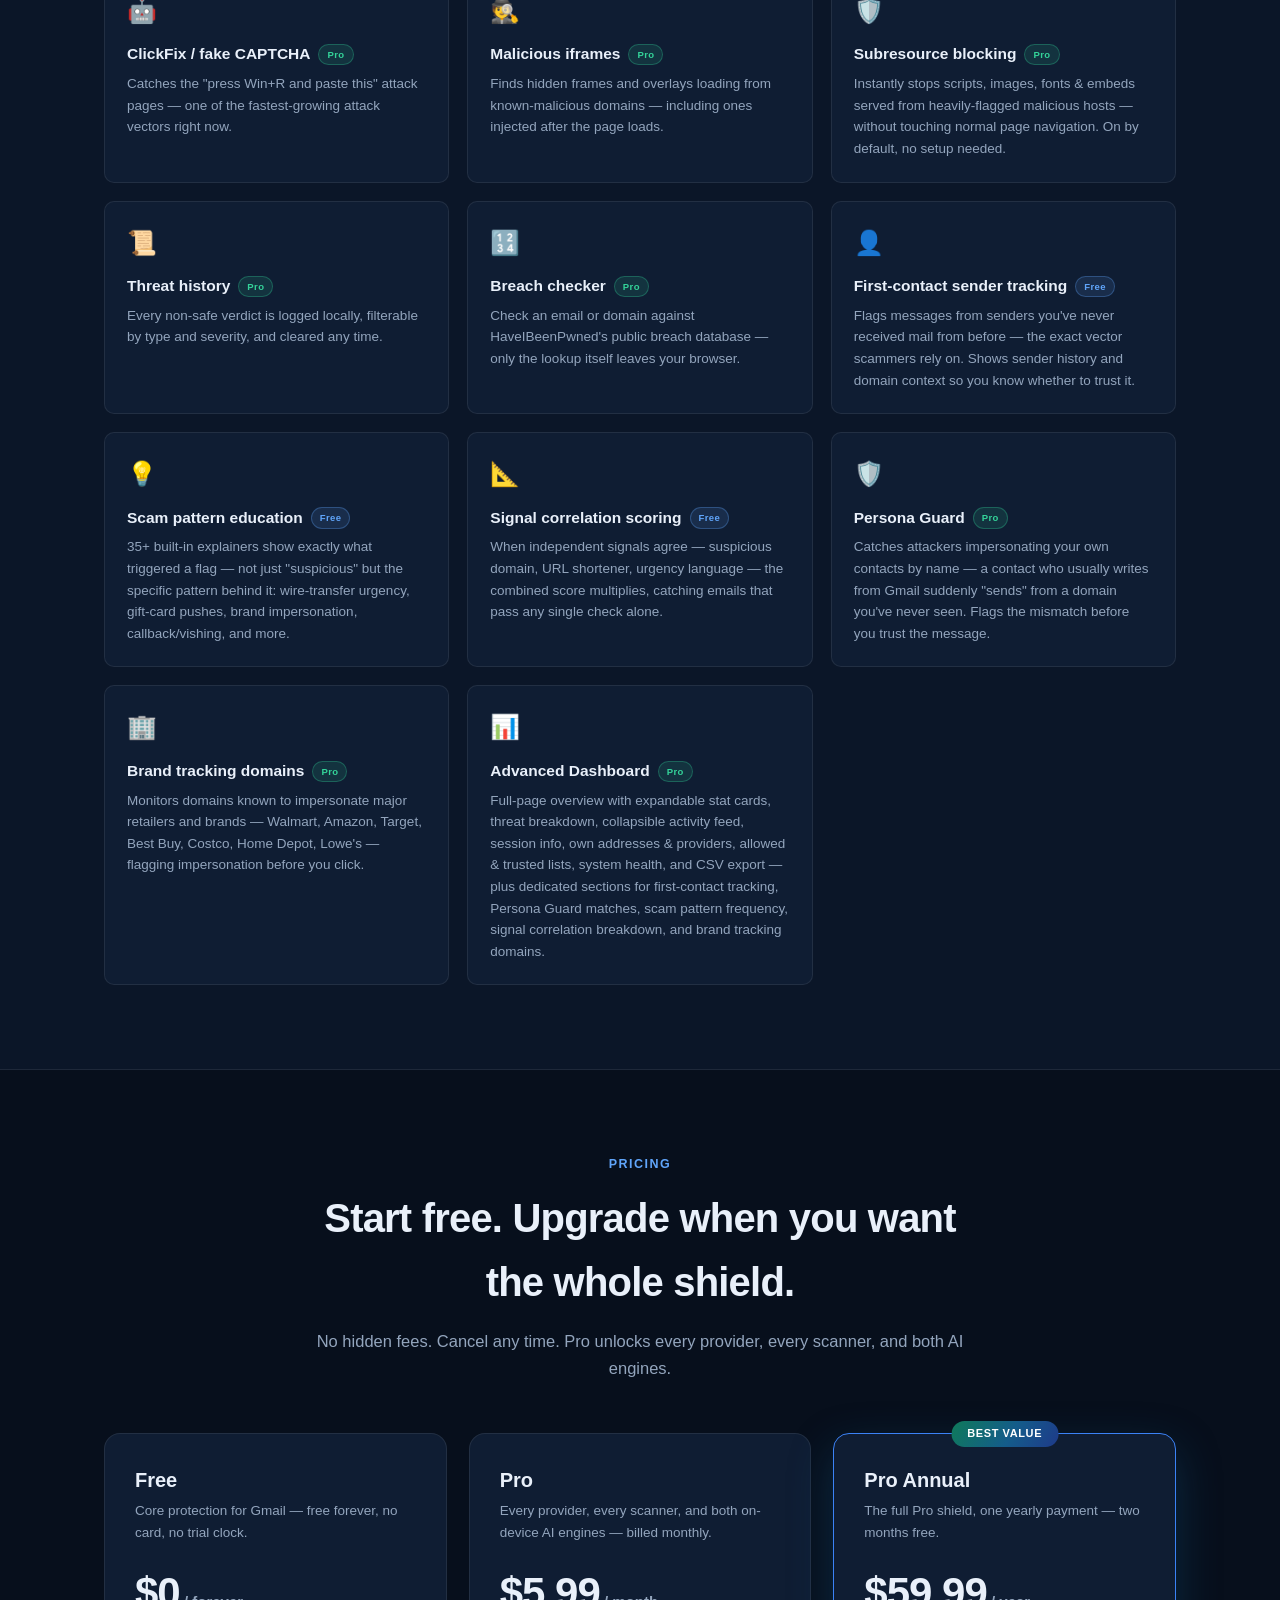
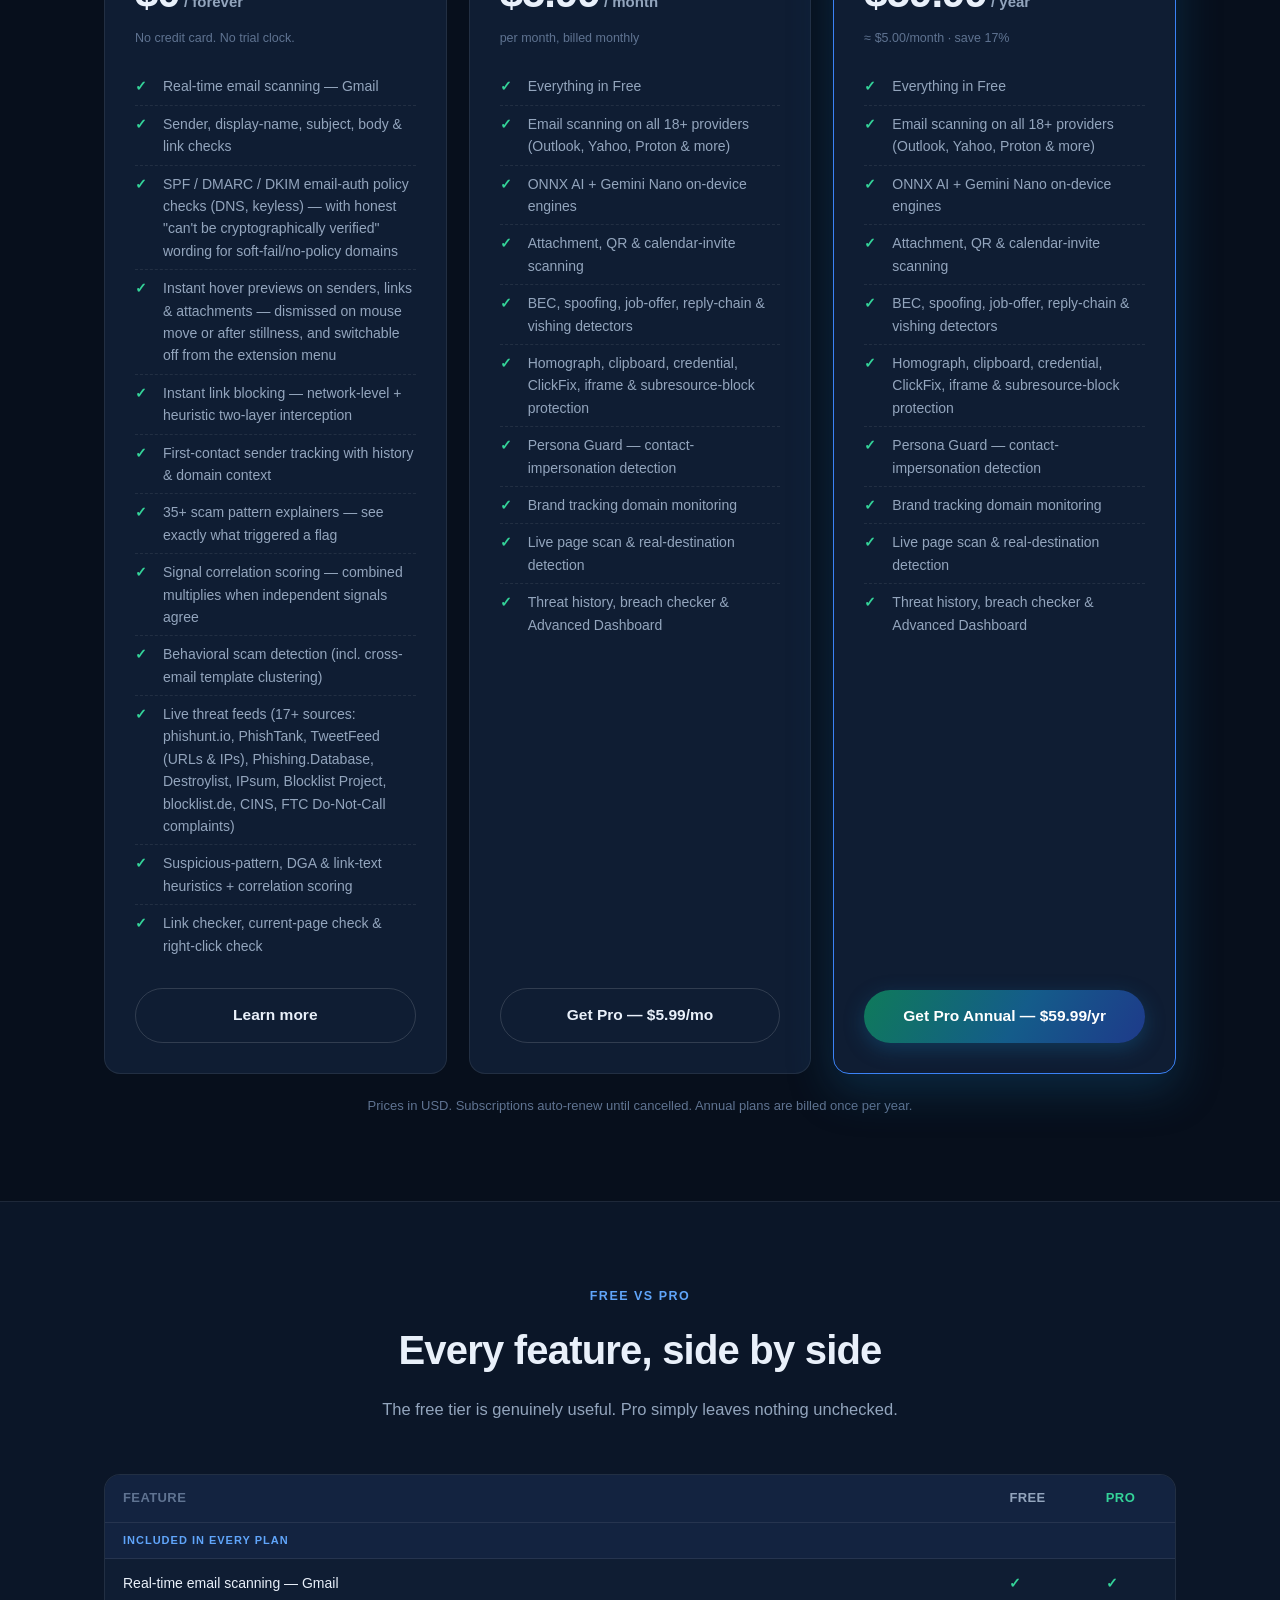
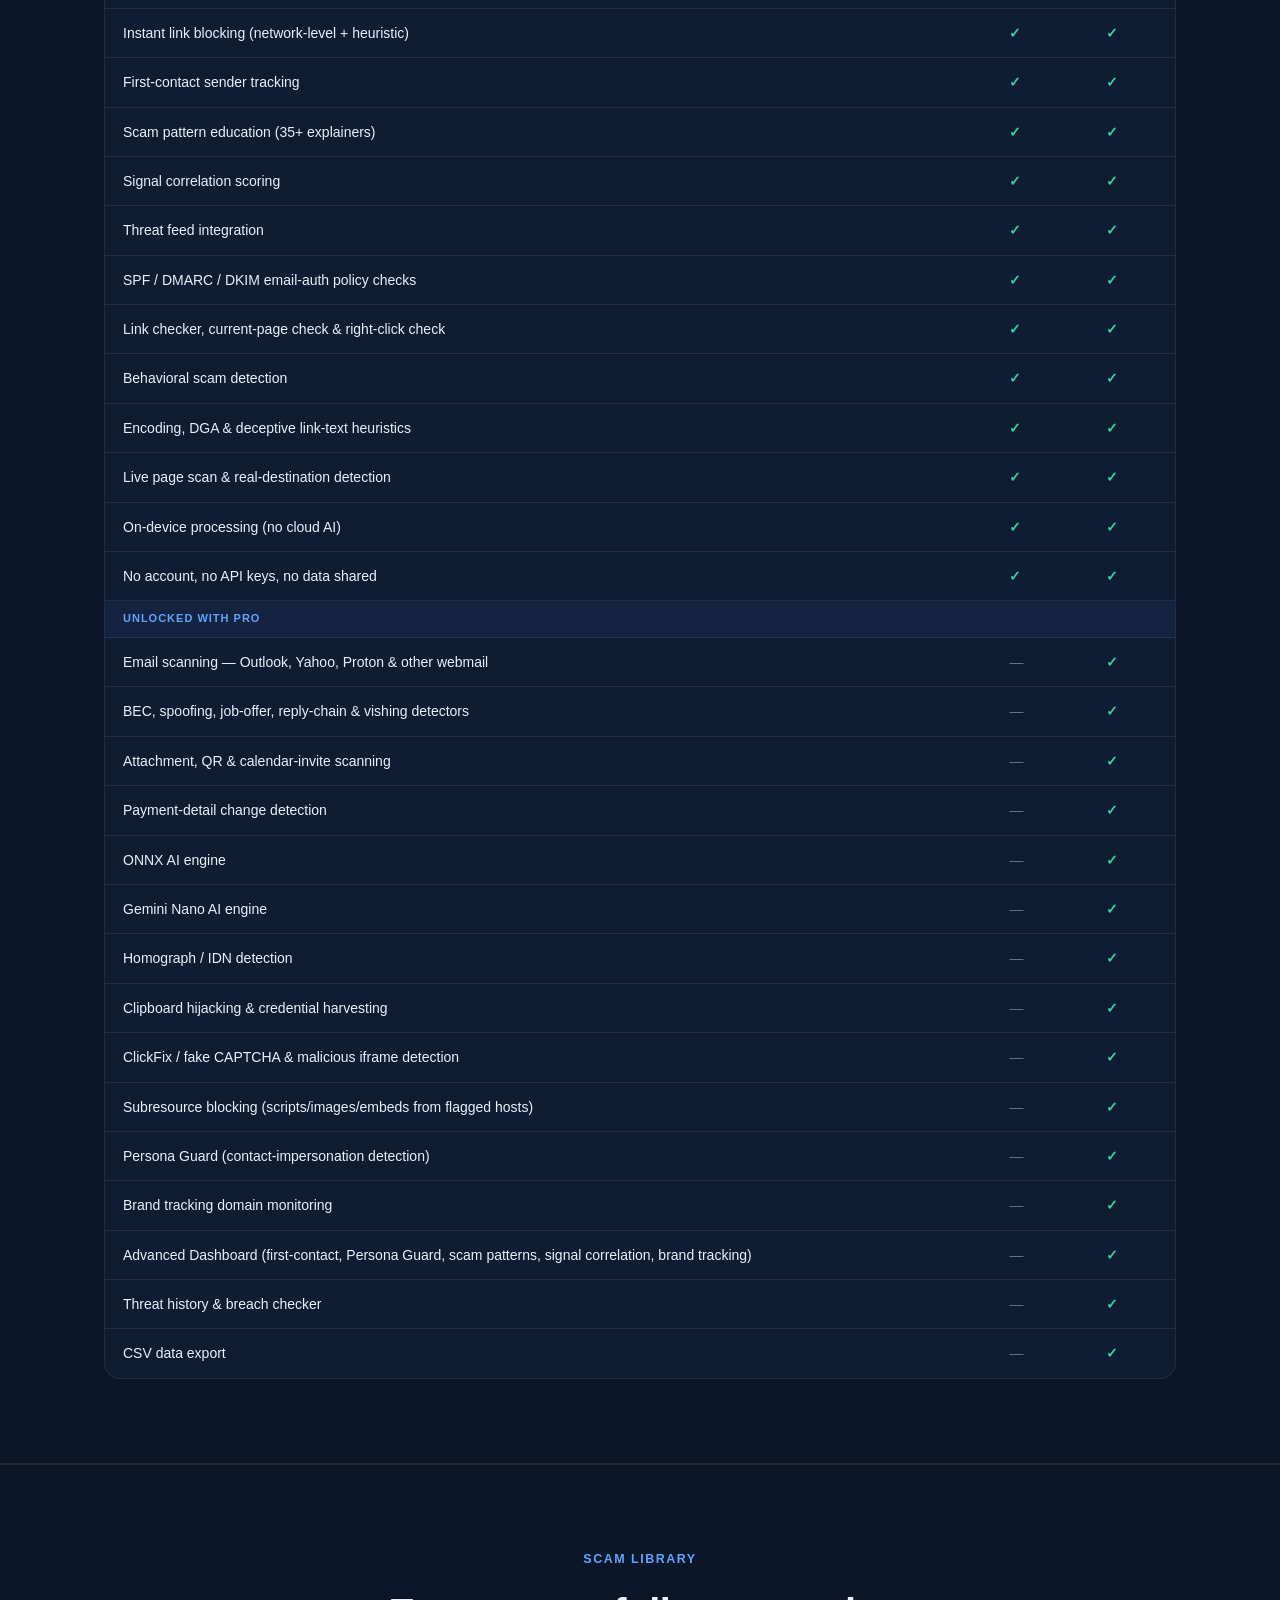
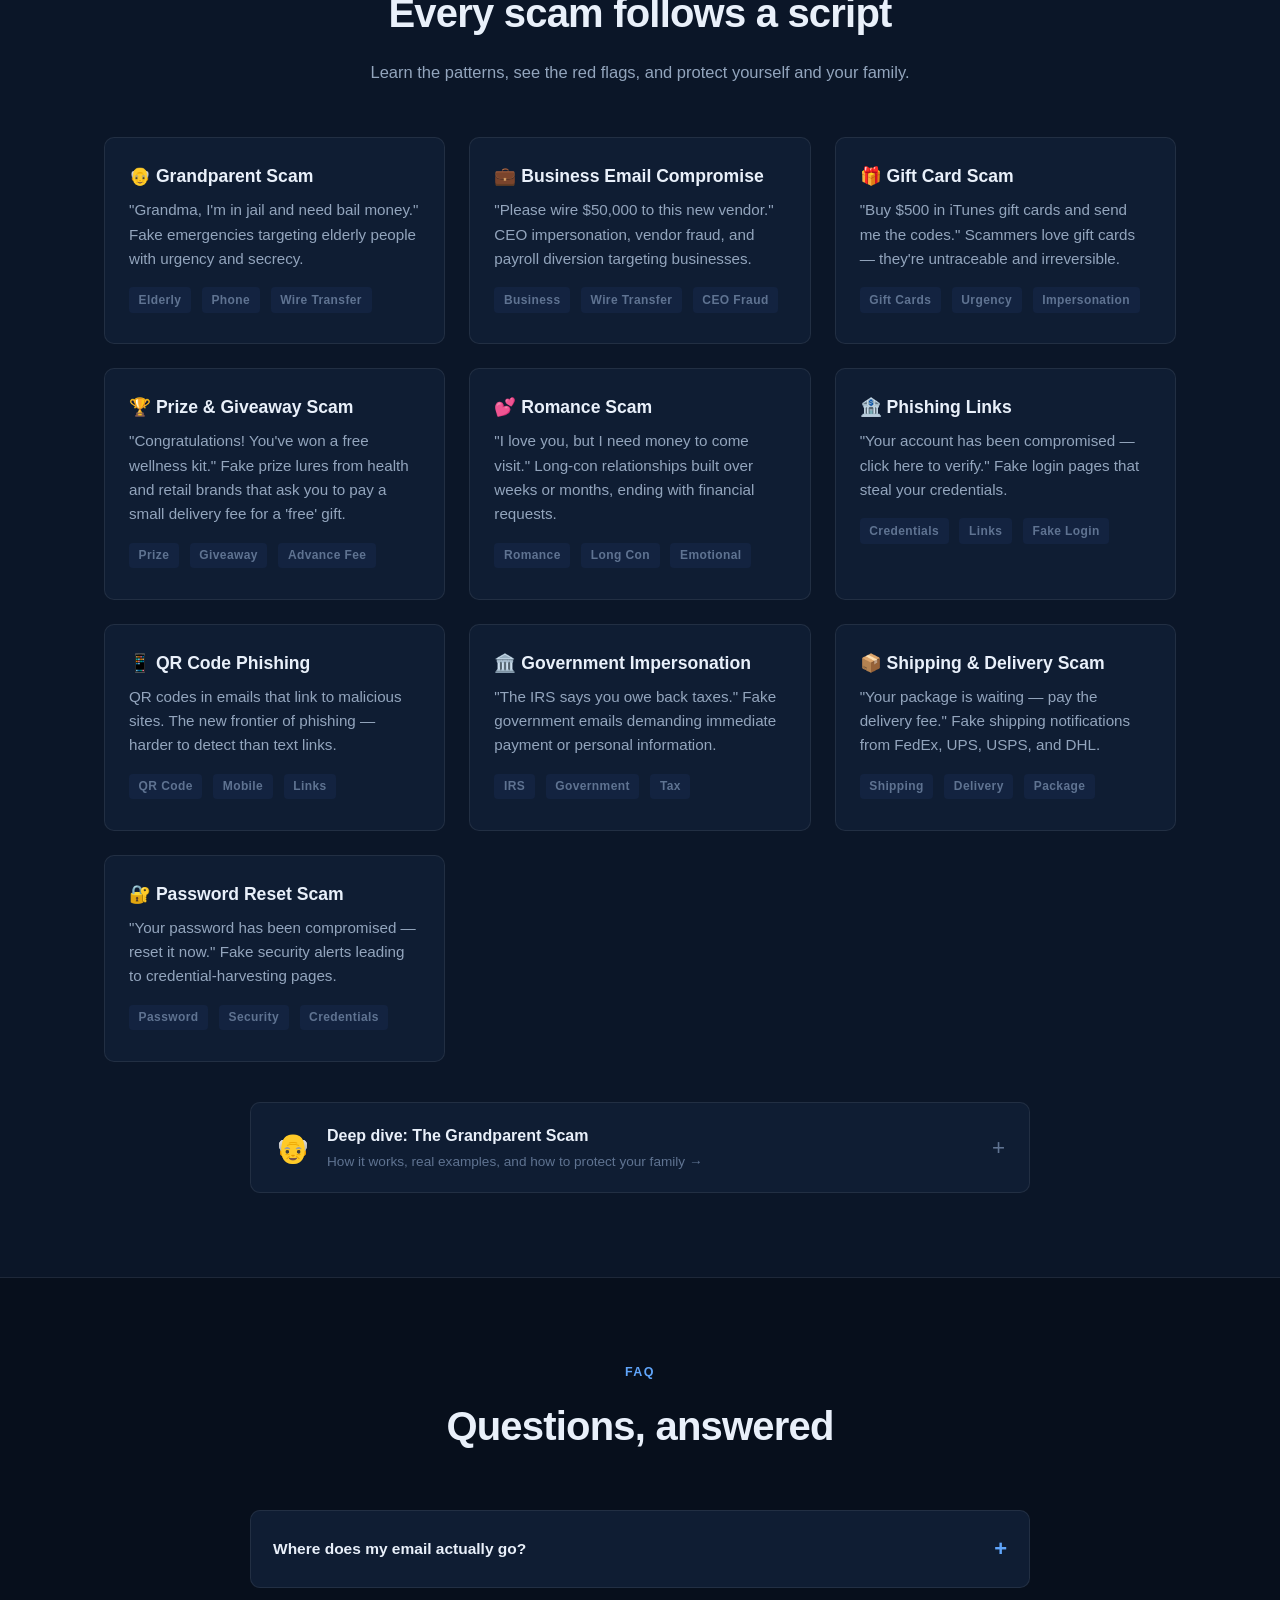
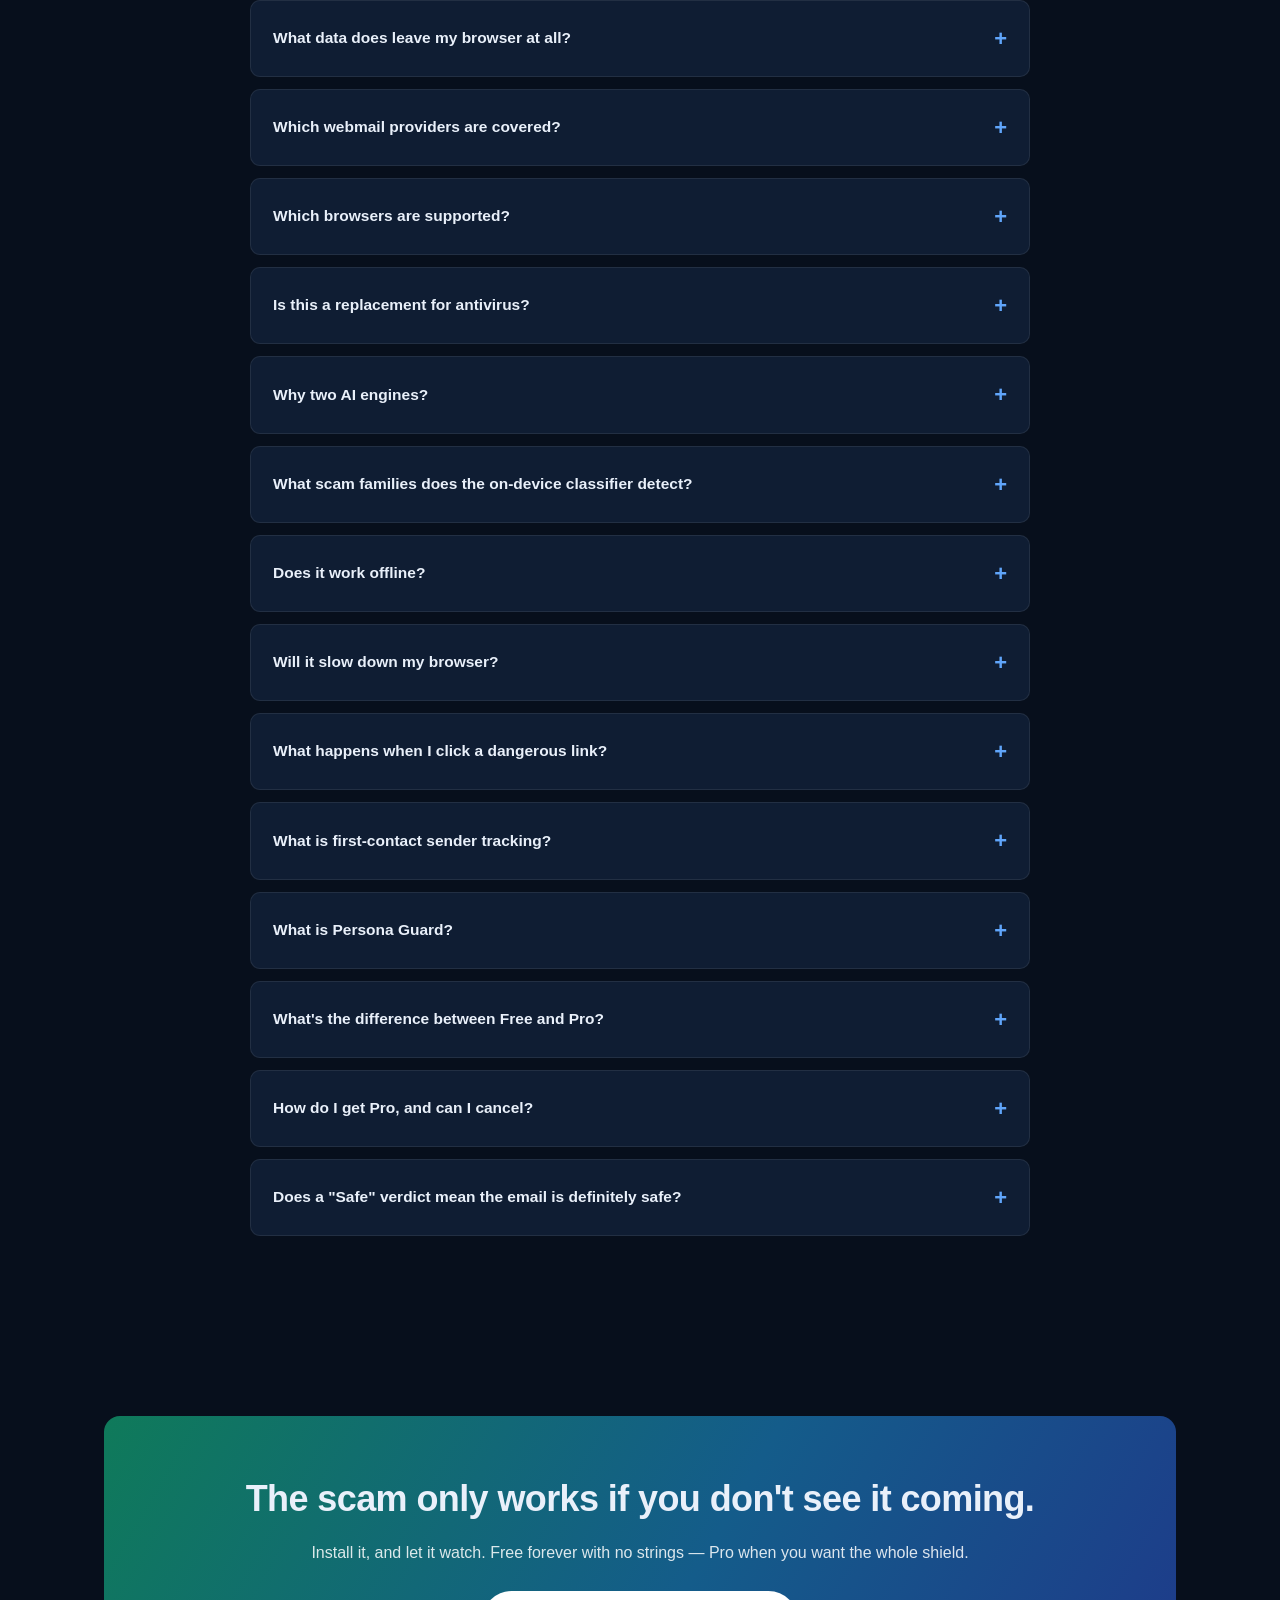
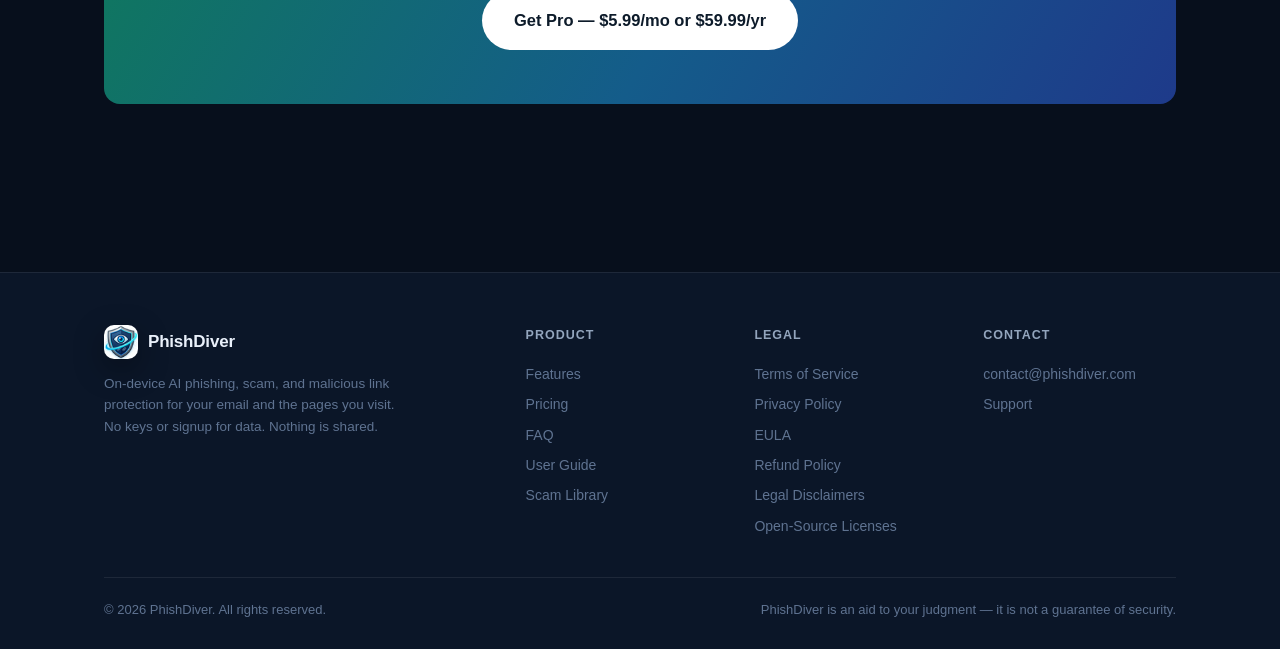
==== commit 2052c06a: "Add files via upload" ====
--- a/index.html
+++ b/index.html
@@ -123,7 +123,7 @@
   <div class="container">
     <div class="section-head">
       <div class="section-kicker">Intelligence</div>
-      <h2>One verdict, 15+ independent sources</h2>
+      <h2>One verdict, 17+ independent sources</h2>
       <p>Every link and sender is cross-checked against live threat queries and downloaded blocklists — never taken on a single provider's word.</p>
     </div>
     <div class="source-strip">
@@ -139,7 +139,7 @@
       <span class="source-chip live">SPF / DMARC / DKIM</span>
       <span class="source-chip">Registry (RDAP) data</span>
     </div>
-    <p class="sources-note">🔒 phishunt.io, PhishTank, and sender-domain SPF/DMARC/DKIM records are queried live, sending only the URL, IP, or sender domain at stake. A dozen-plus more are downloaded blocklists and URL feeds matched entirely in your browser — your links never reach them. Domain ages are read from each registry's own authoritative RDAP server where one is published, then the rdap.org aggregator; registries that publish no RDAP (e.g. .de) have no registration date available.</p>
+    <p class="sources-note">🔒 phishunt.io, PhishTank, and sender-domain SPF/DMARC/DKIM records are queried live, sending only the URL, IP, or sender domain at stake. PhishTank is treated as corroborating evidence only — a listing by itself never forces a verdict. A dozen-plus more are downloaded blocklists and URL feeds matched entirely in your browser — your links never reach them. Domain ages are read from each registry's own authoritative RDAP server where one is published, then the rdap.org aggregator; registries that publish no RDAP (e.g. .de) have no registration date available.</p>
     <p class="sources-note" style="margin-top:6px">↻ Blocklists and feeds refresh on a schedule (every 15 minutes to every 12 hours, per source) and are re-downloaded fresh on every browser start — never stale, never persisted between sessions.</p>
   </div>
 </section>
@@ -218,6 +218,11 @@
         <p>Decodes QR codes inside image attachments on your device, then runs the embedded link through the full threat pipeline.</p>
       </div>
       <div class="feature-card">
+        <div class="f-icon">🔤</div>
+        <h3>On-device image OCR <span class="tag tag-pro">Pro</span></h3>
+        <p>Reads the text inside image attachments and inline images for hidden URLs and phone numbers, then runs what it finds through the same URL and phone-vetting pipelines — so a link or callback number buried in a picture is still caught. Images never leave your browser.</p>
+      </div>
+      <div class="feature-card">
         <div class="f-icon">📅</div>
         <h3>Calendar invite phishing <span class="tag tag-pro">Pro</span></h3>
         <p>Parses .ics invites and checks every URL in the description, location, and summary before you hit accept.</p>
@@ -270,7 +275,7 @@
       <div class="feature-card">
         <div class="f-icon">🛡️</div>
         <h3>Subresource blocking <span class="tag tag-pro">Pro</span></h3>
-        <p>Instantly stops scripts, images, fonts &amp; embeds served from heavily-flagged malicious hosts — without touching normal page navigation. Per-site override in Settings.</p>
+        <p>Instantly stops scripts, images, fonts &amp; embeds served from heavily-flagged malicious hosts — without touching normal page navigation. On by default, no setup needed.</p>
       </div>
       <div class="feature-card">
         <div class="f-icon">📜</div>
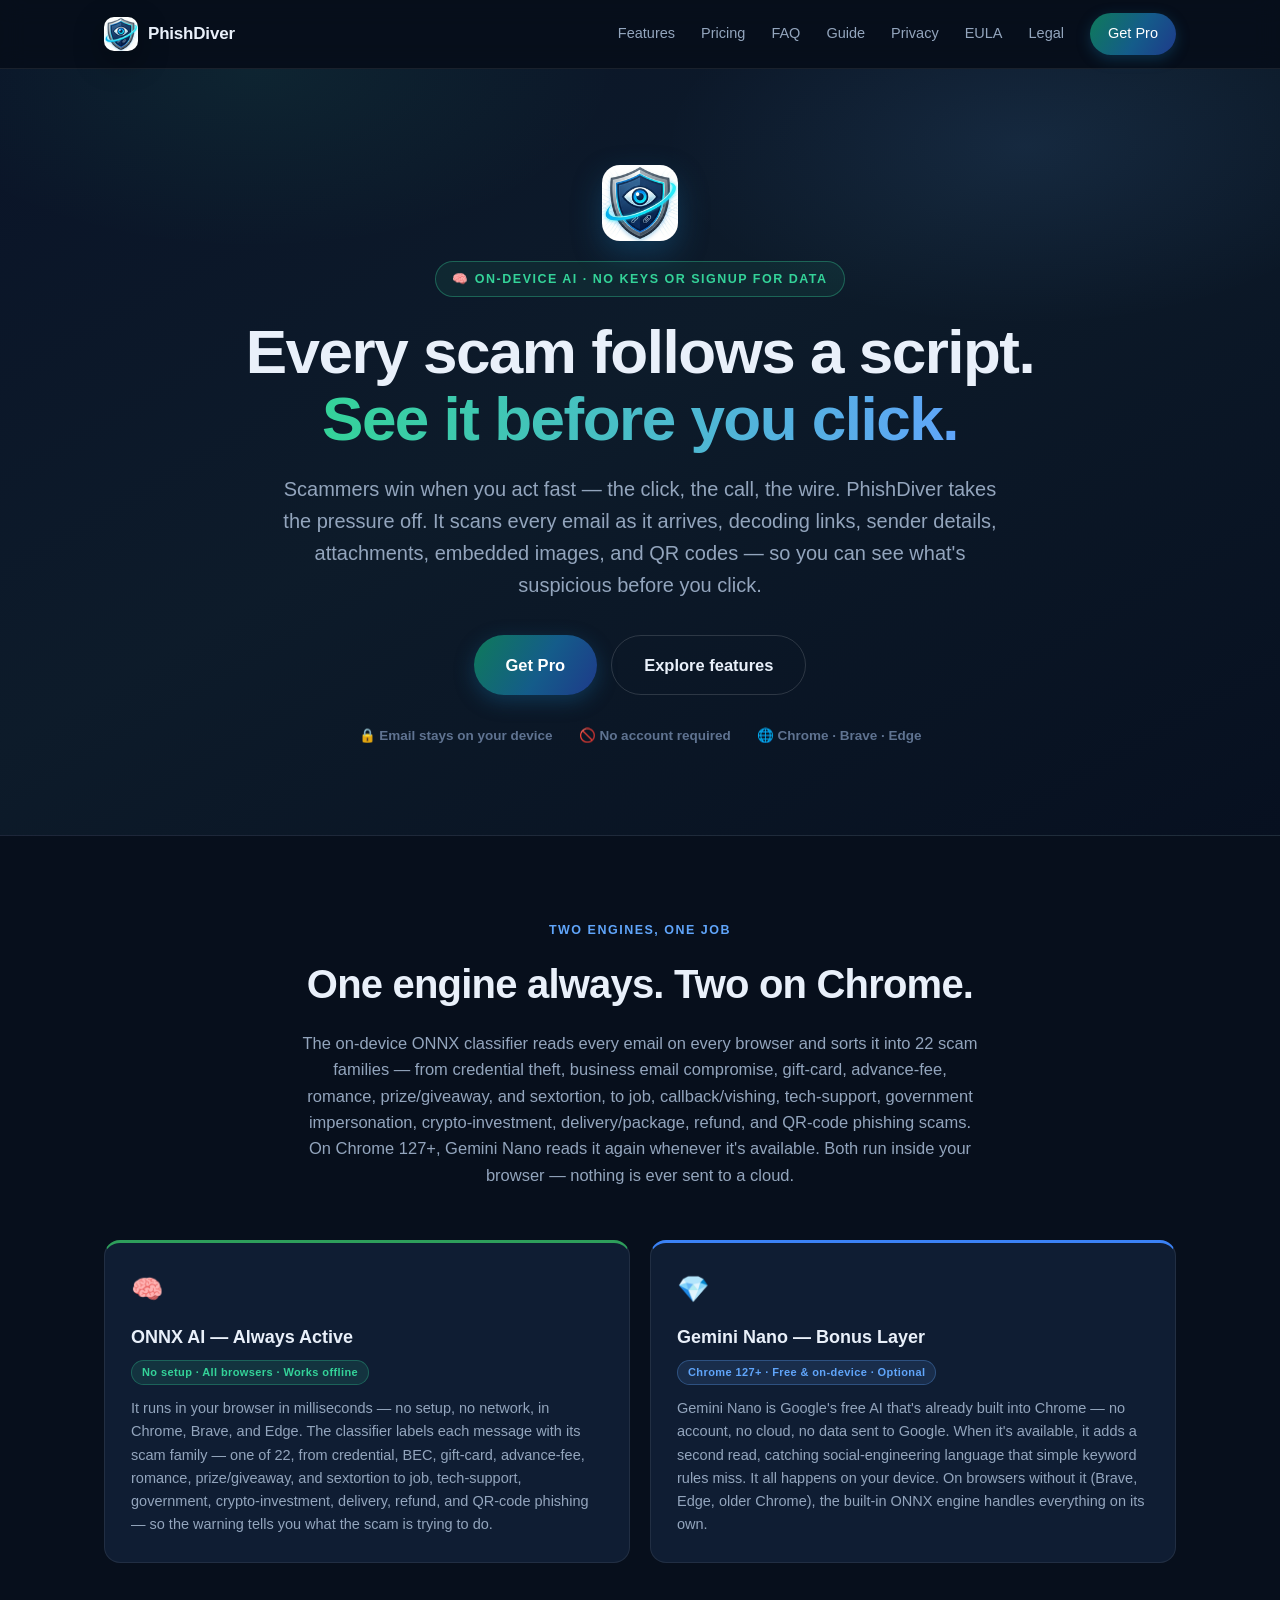
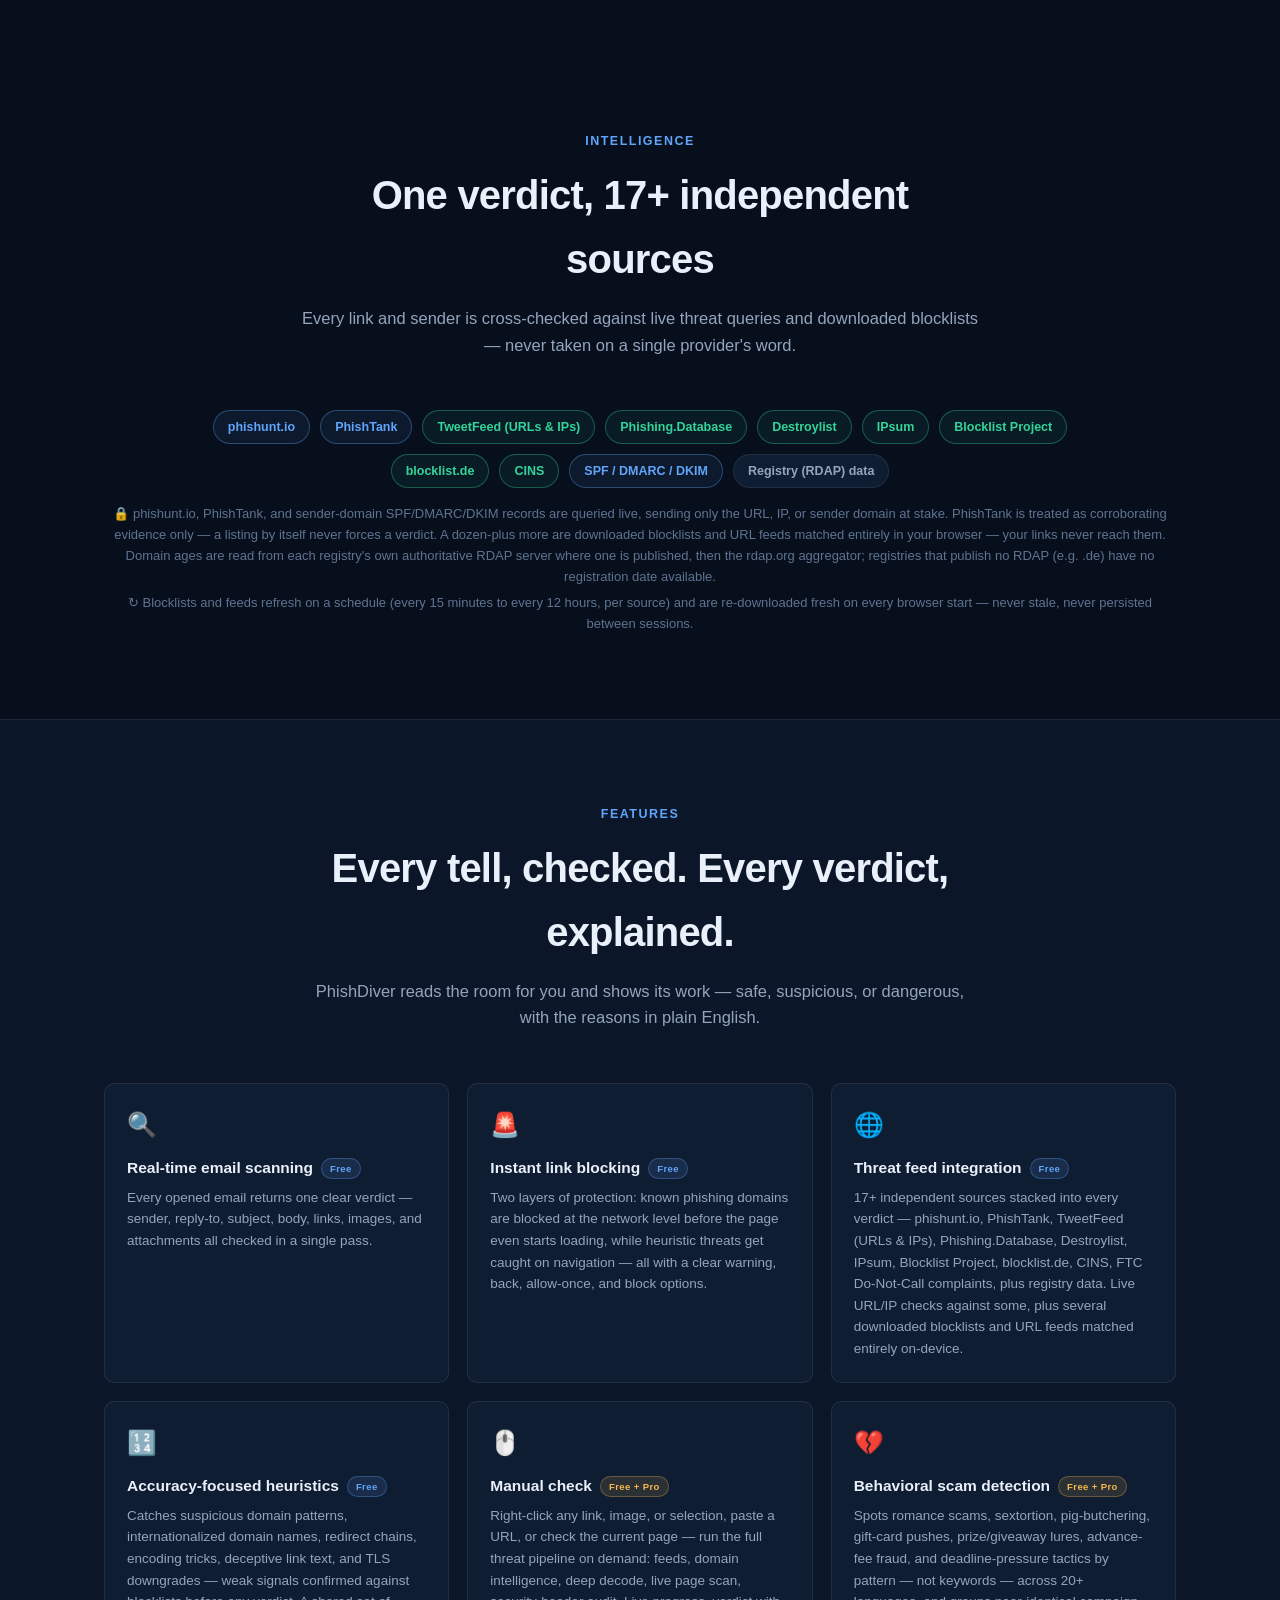
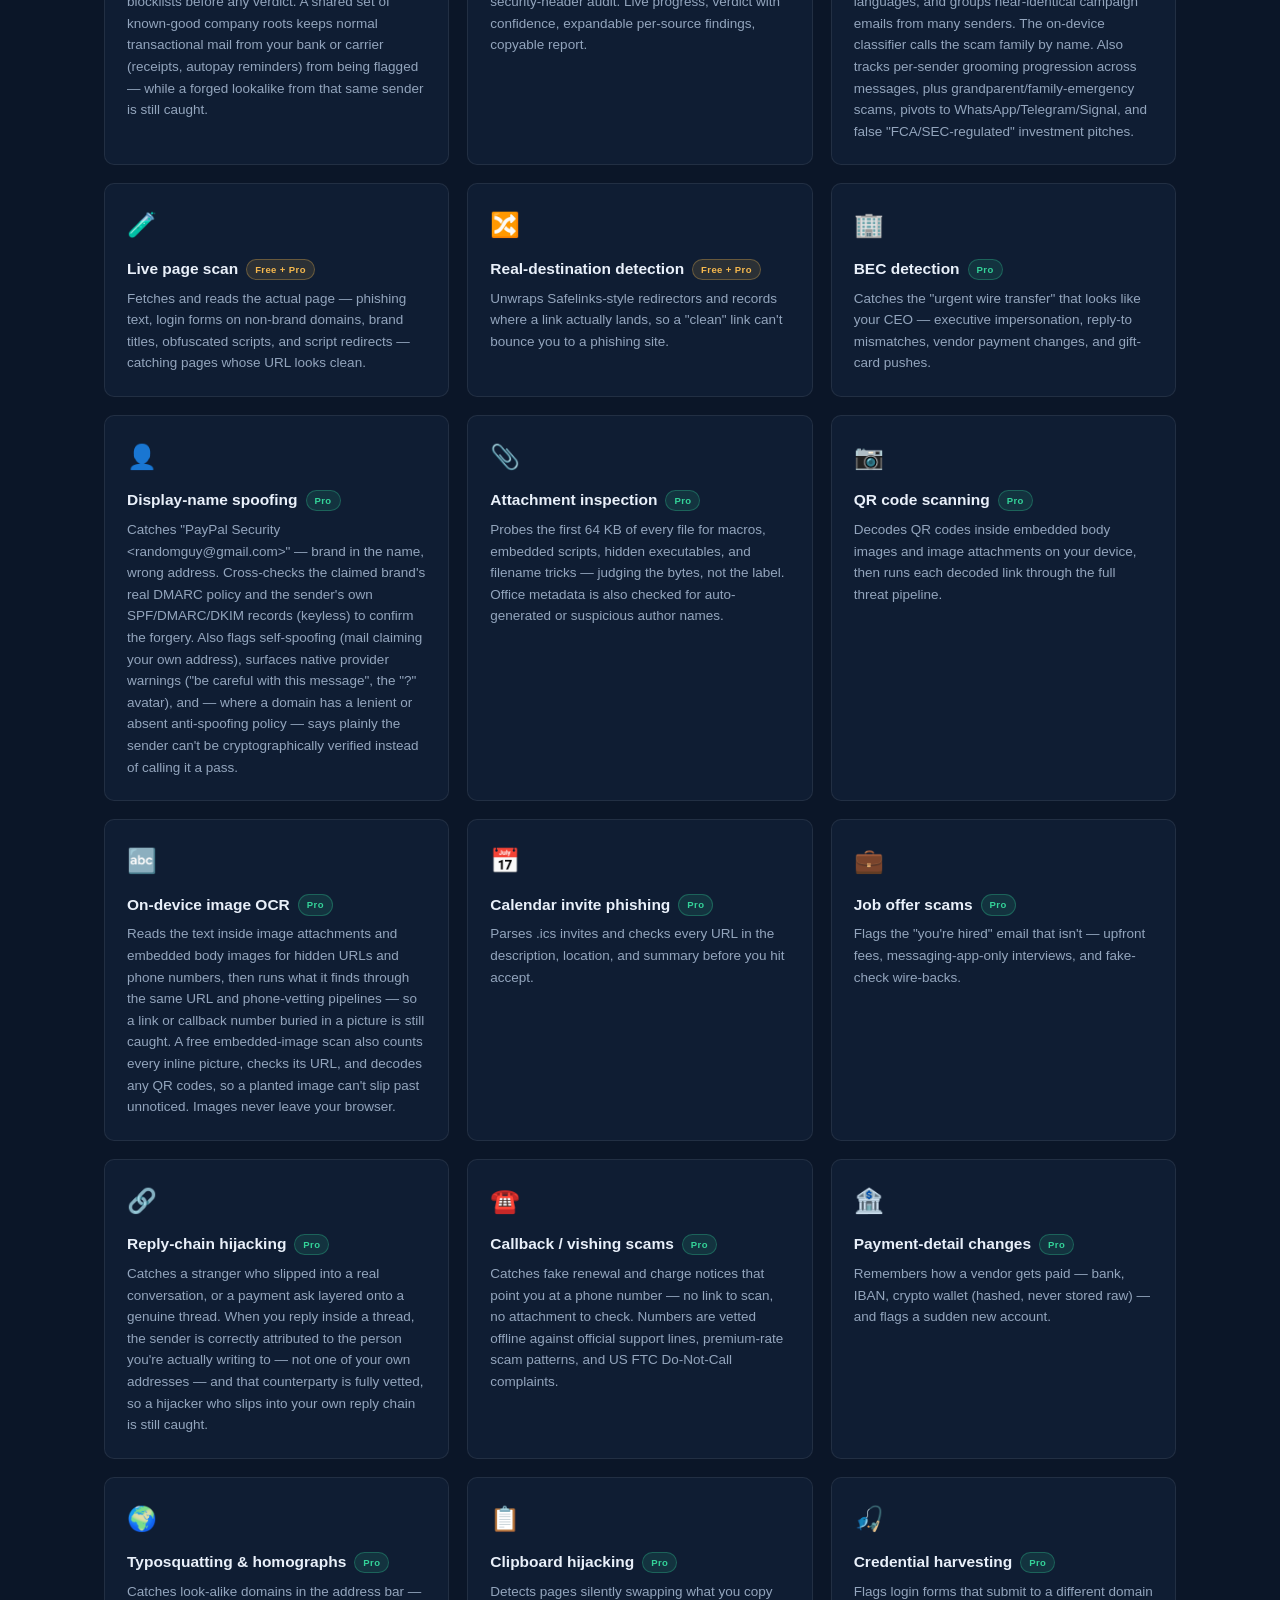
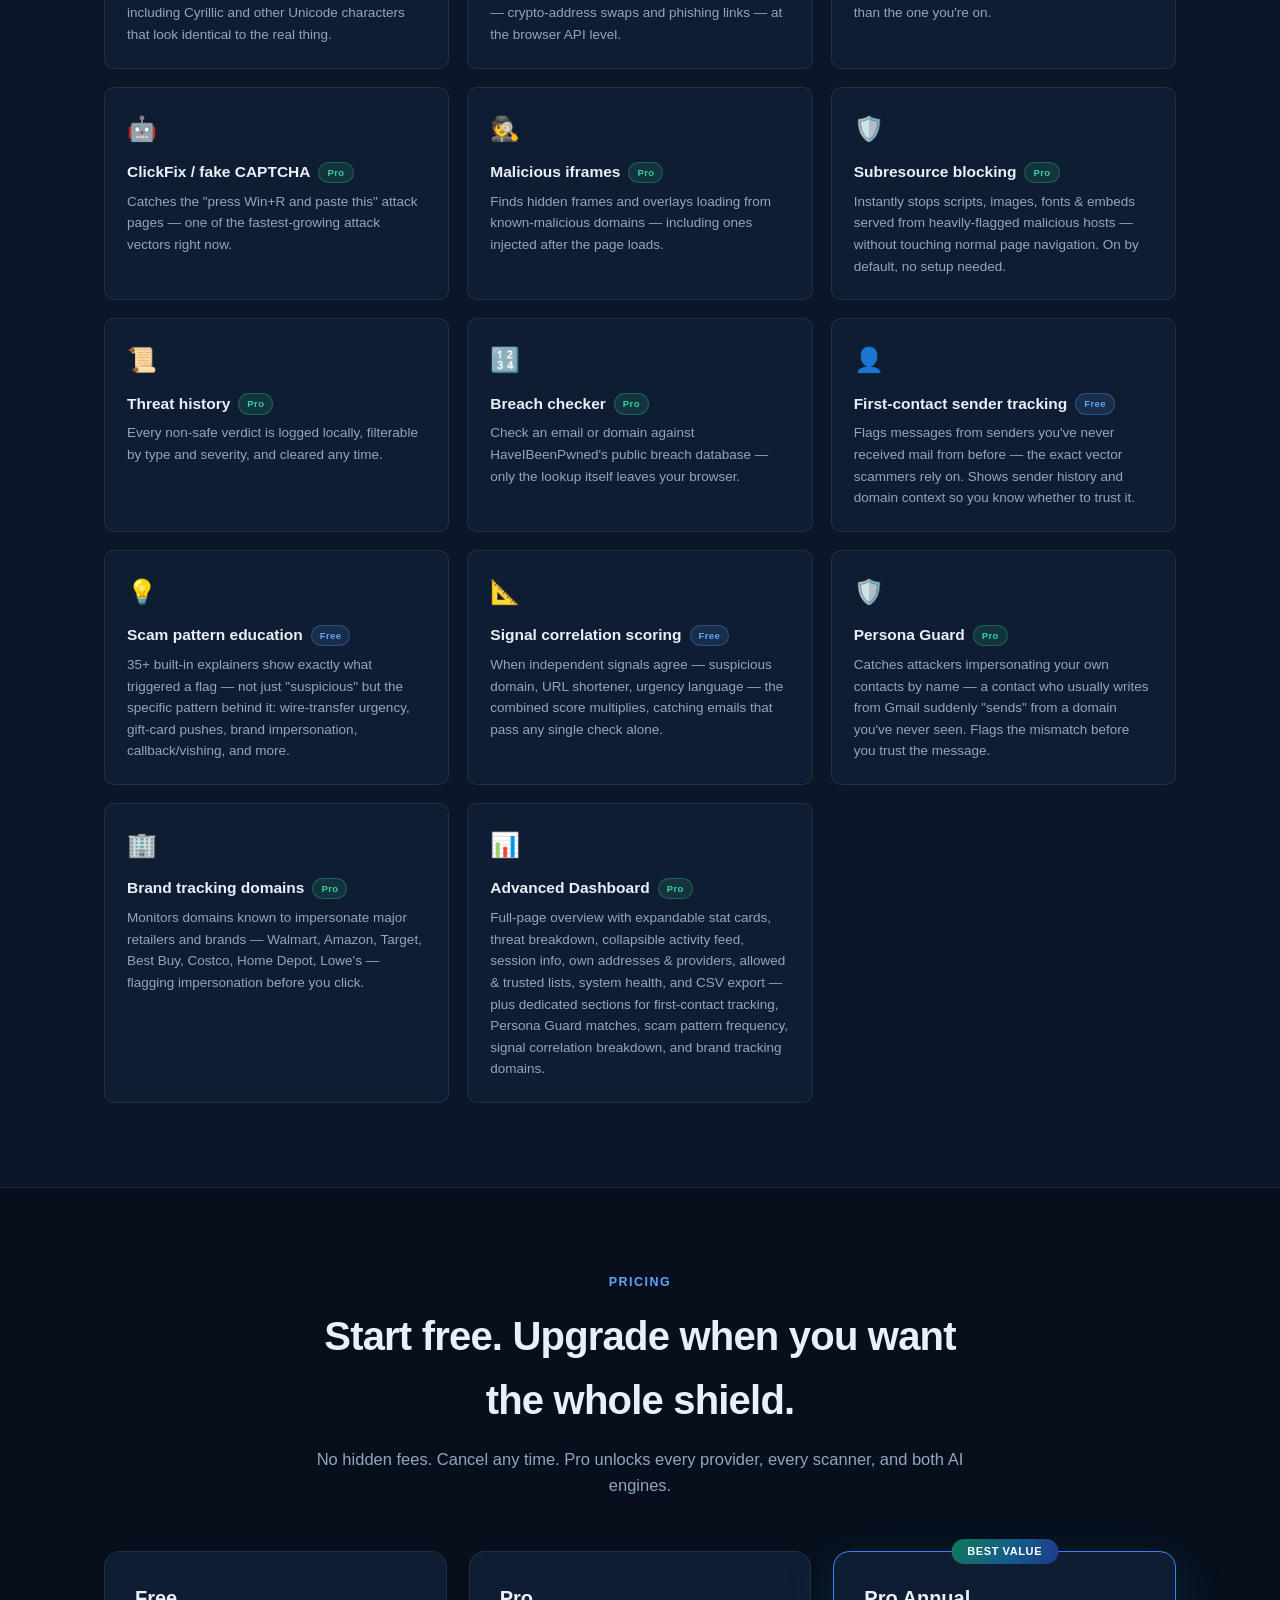
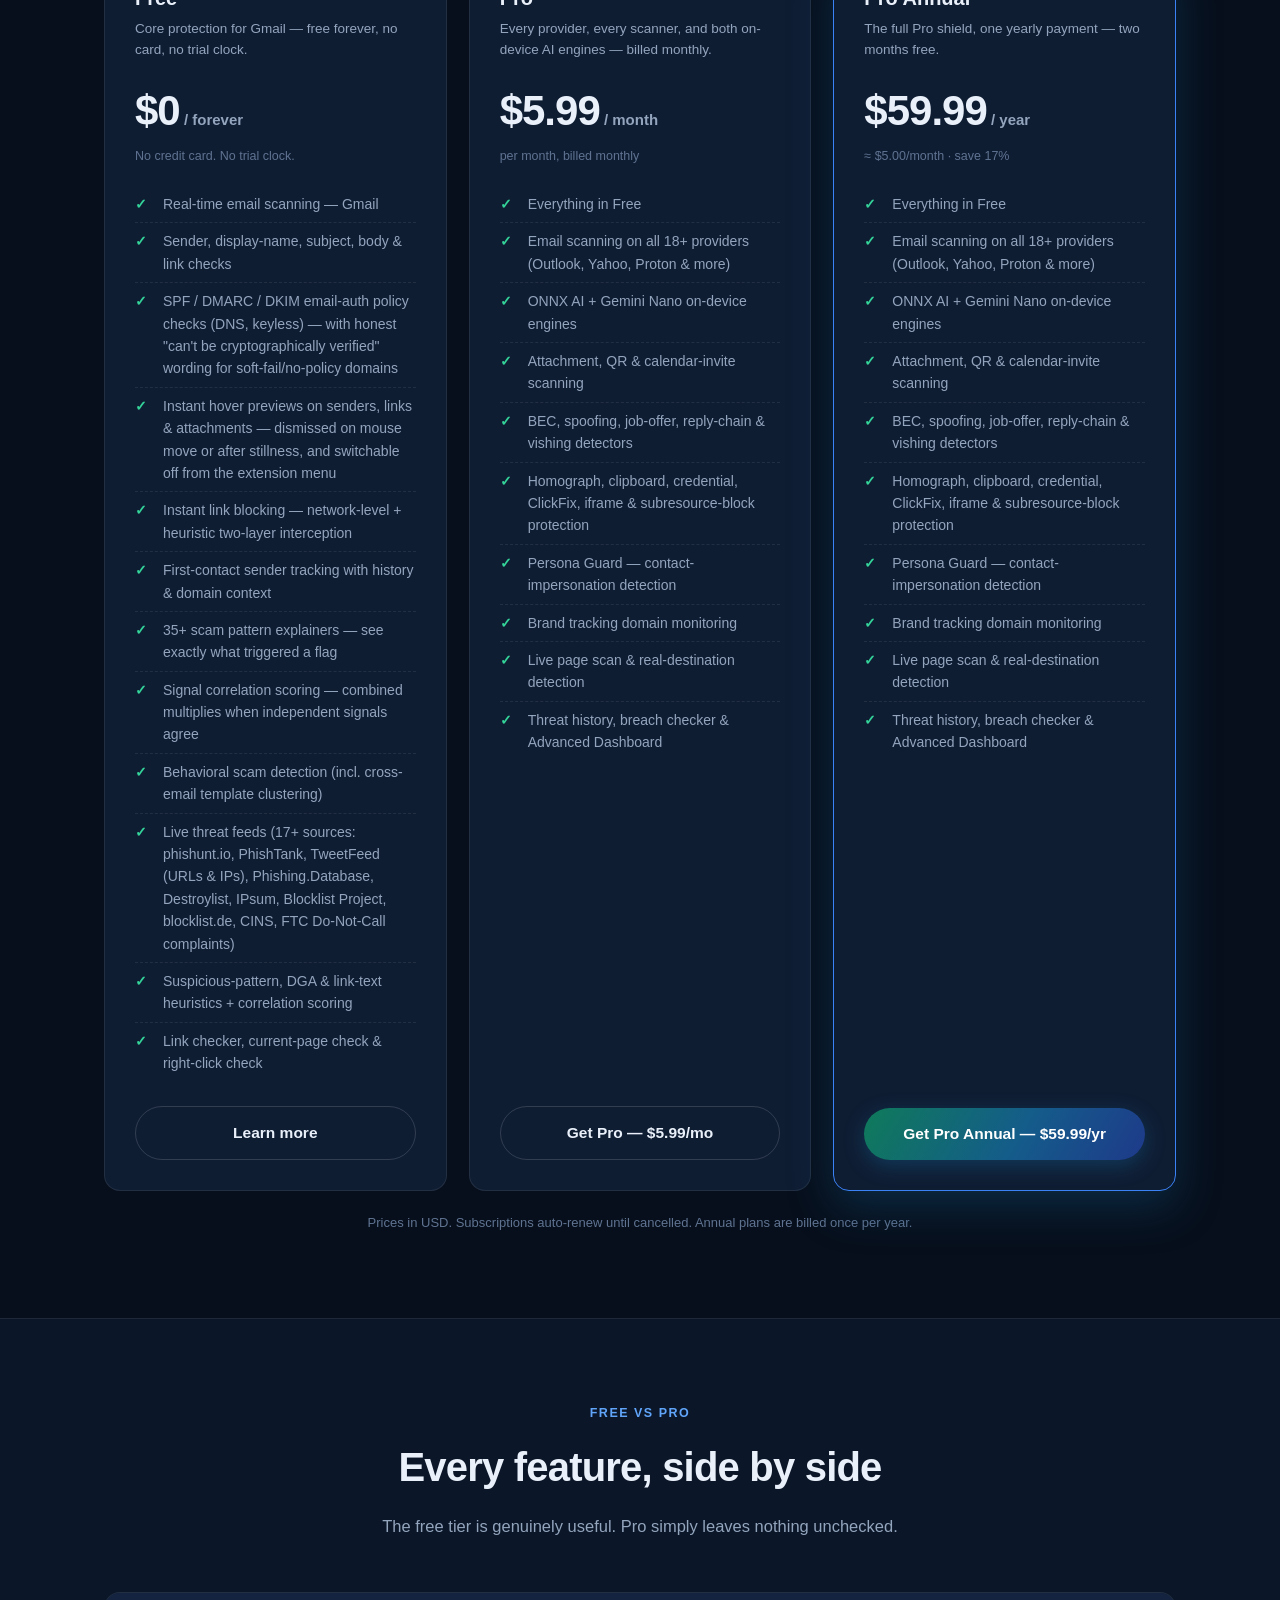
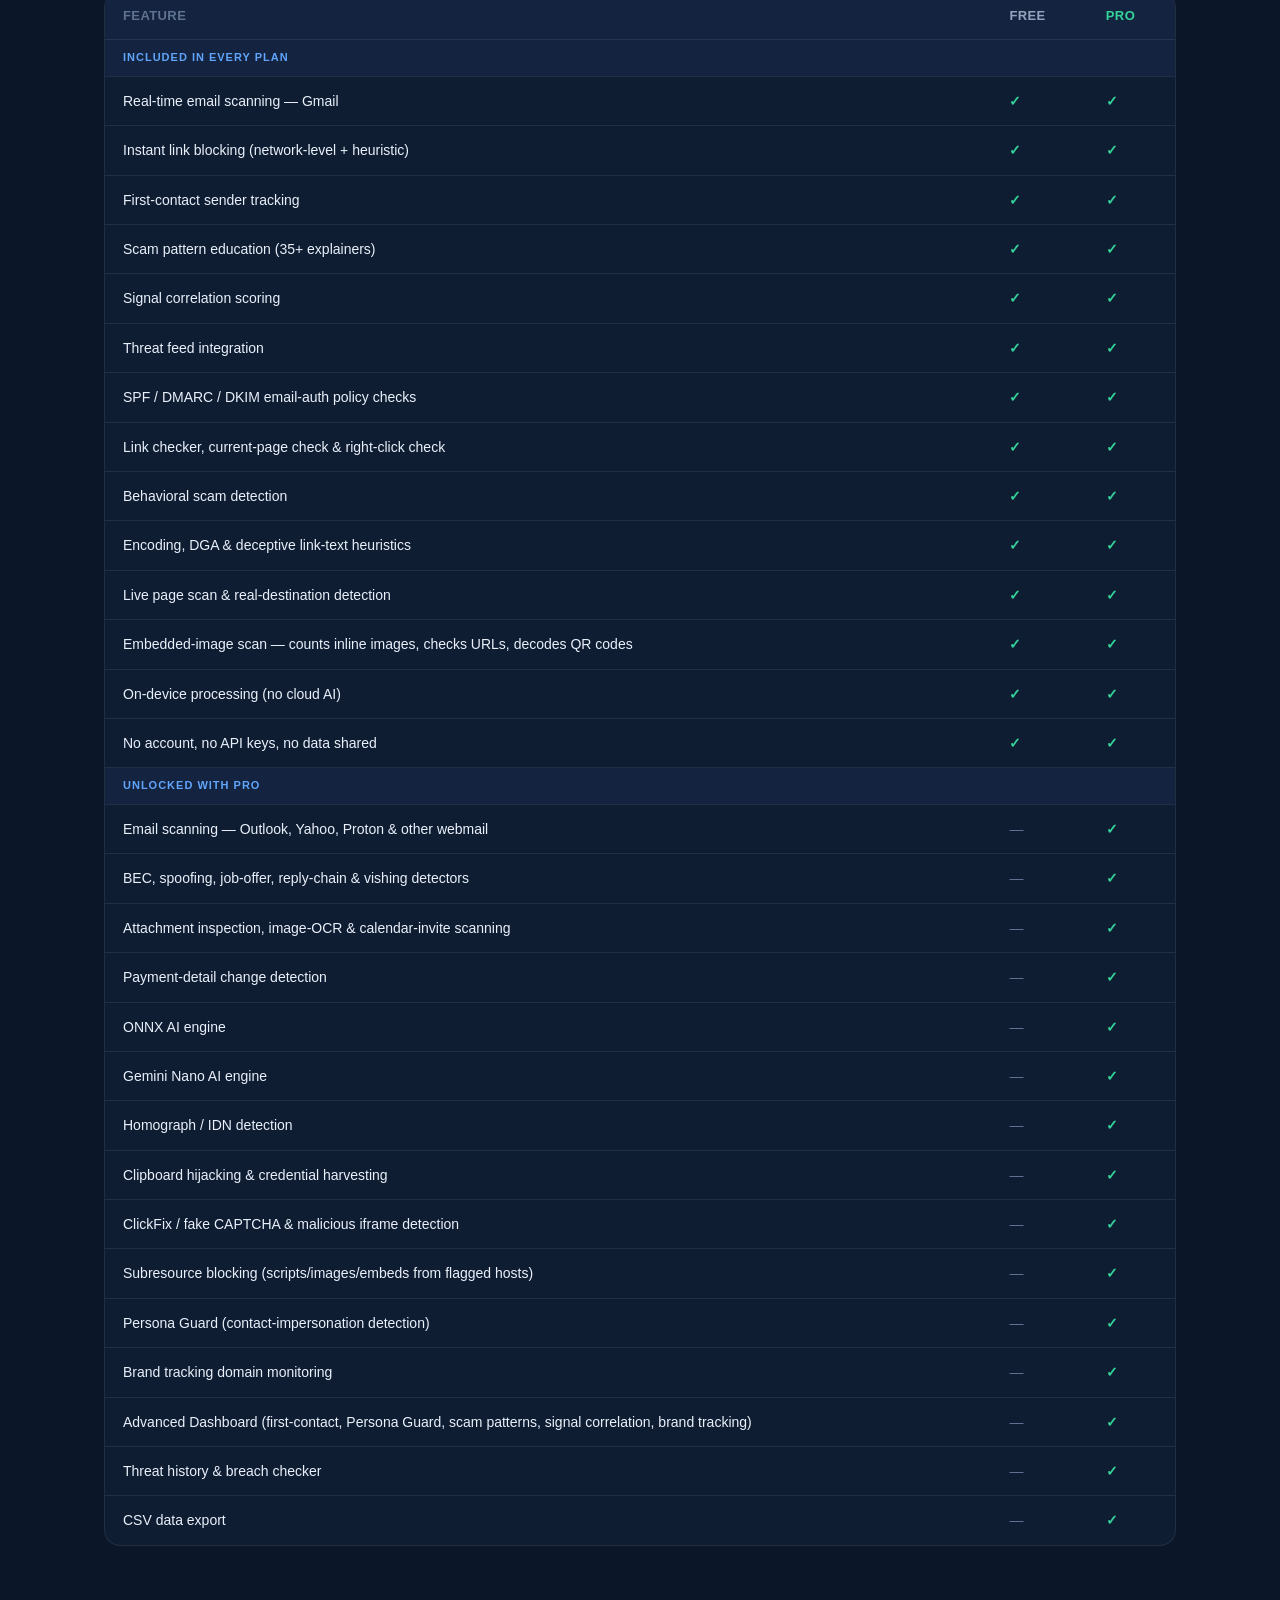
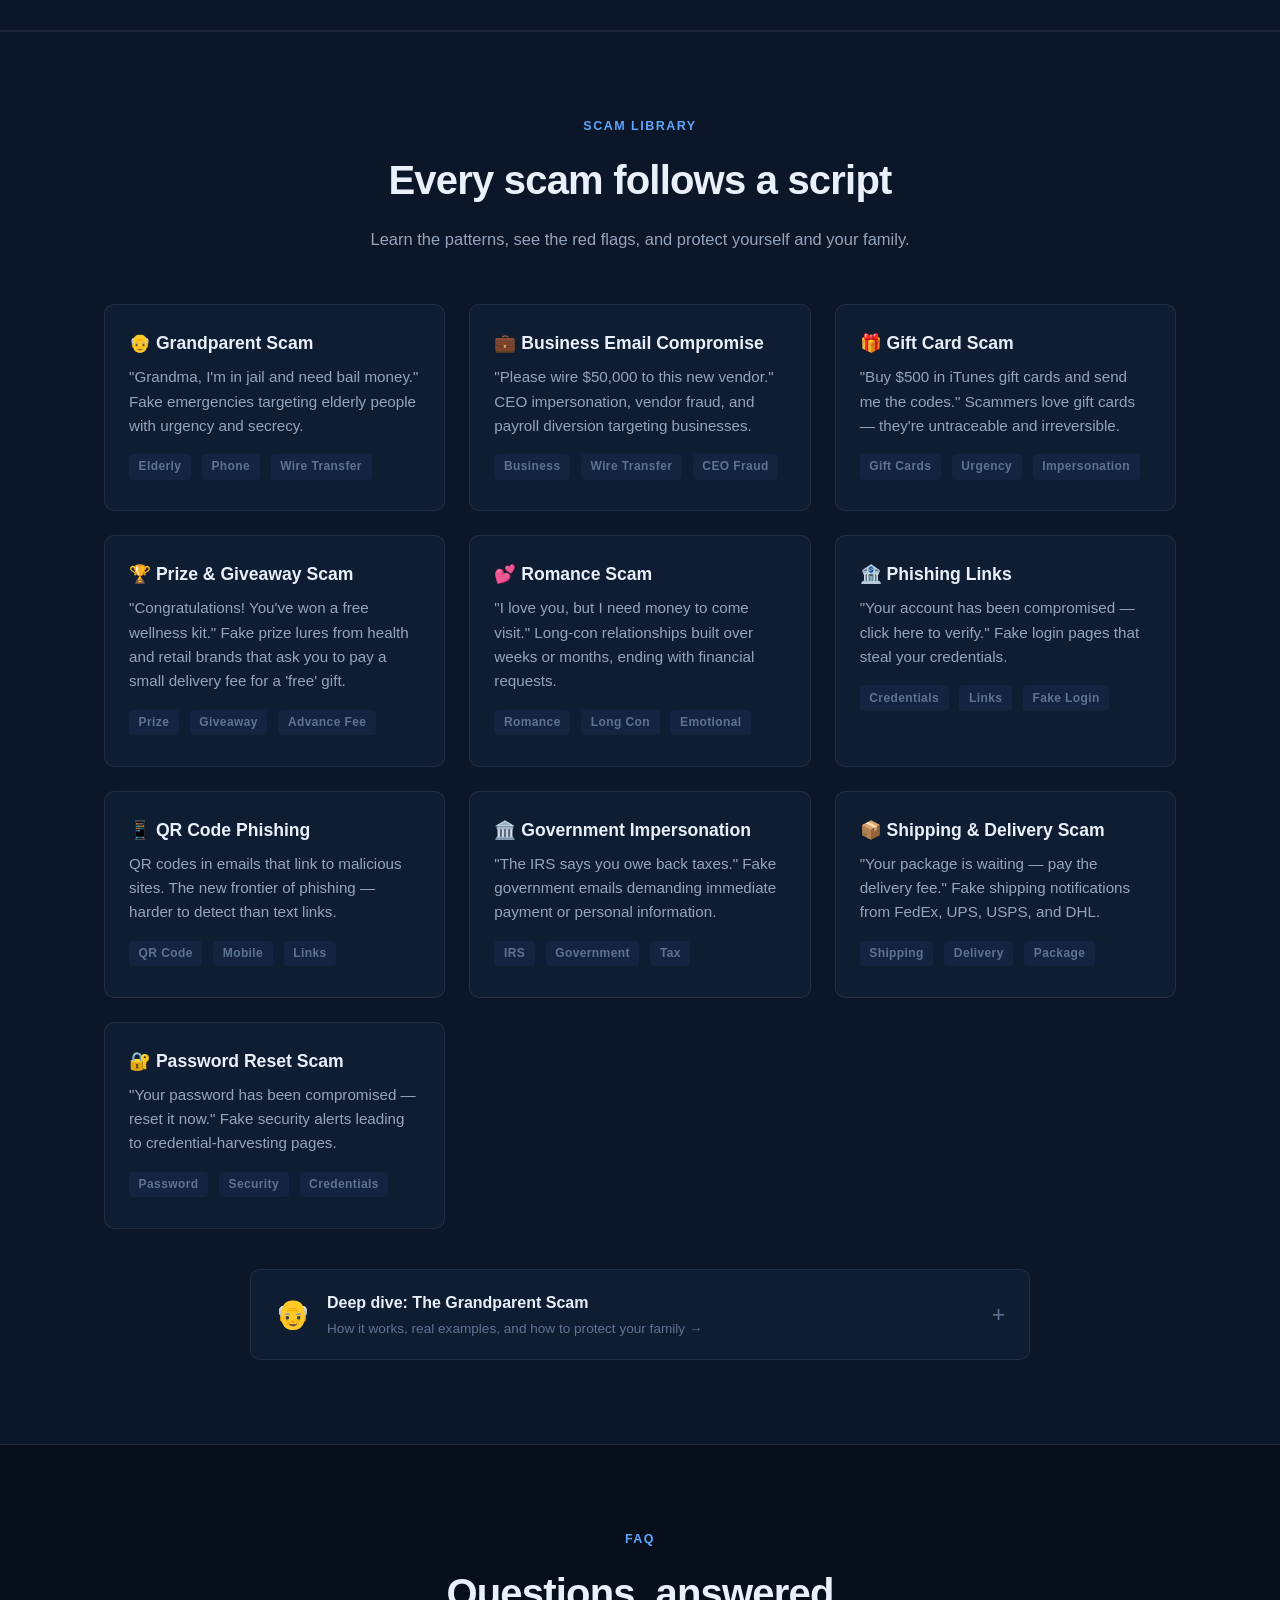
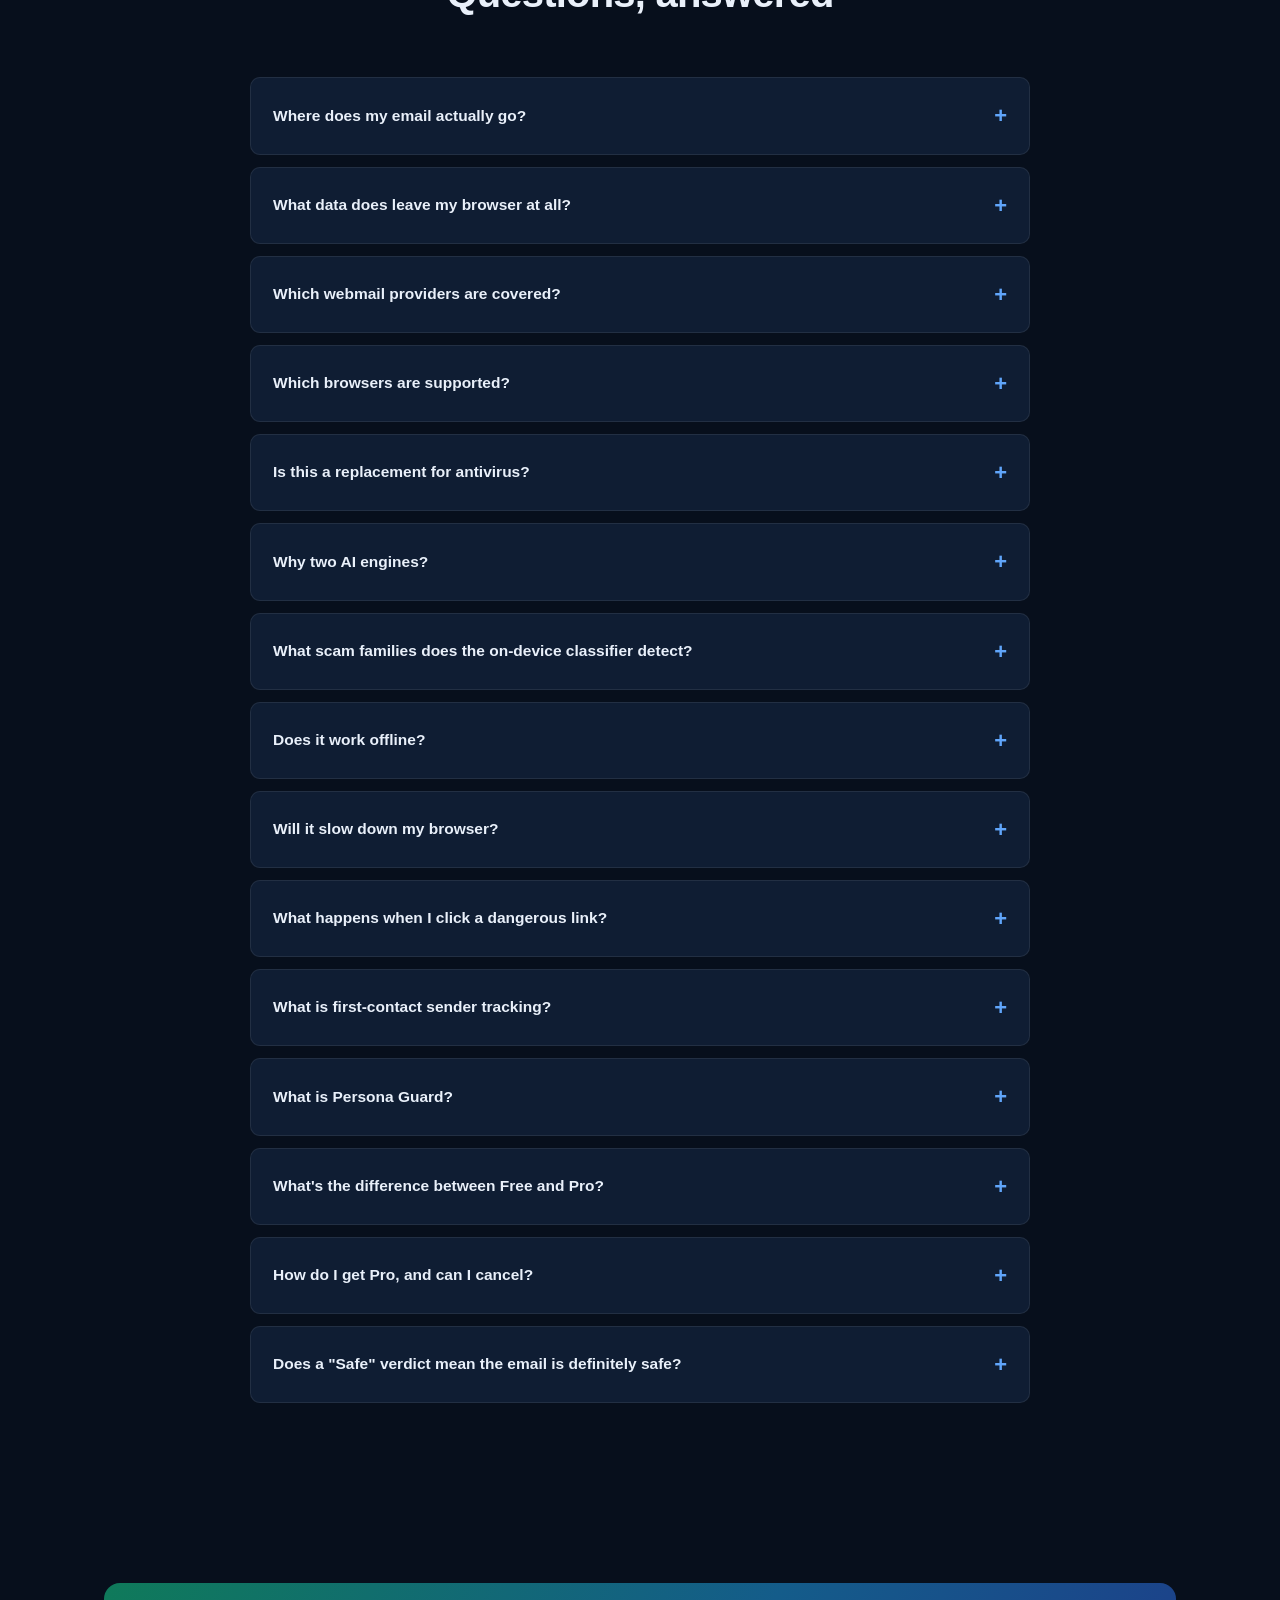
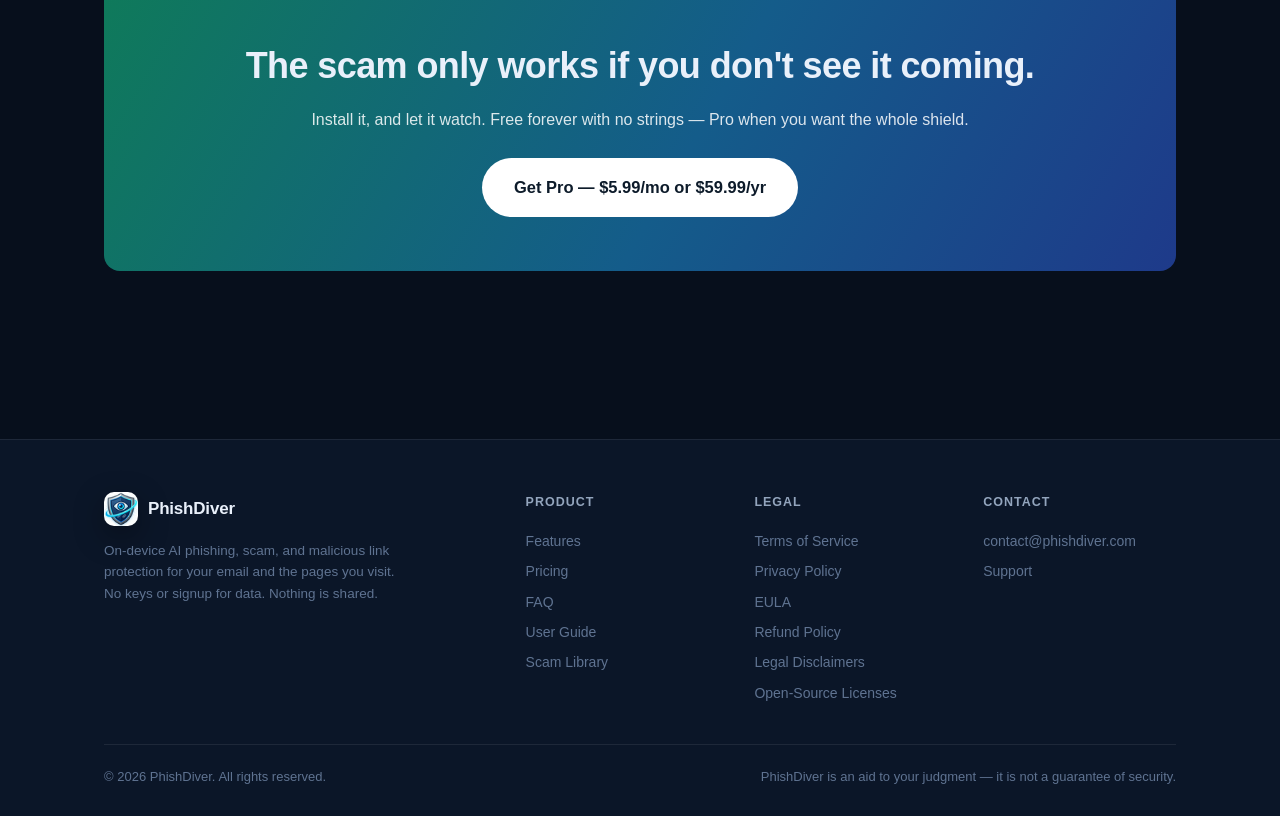
==== commit 4dce1b73: "Add files via upload" ====
--- a/index.html
+++ b/index.html
@@ -78,7 +78,7 @@
     <h1>Every scam follows a script.<br /><span class="grad">See it before you click.</span></h1>
     <p class="lede">
       Scammers win when you act fast — the click, the call, the wire. PhishDiver takes the pressure off.
-      It scans every email as it arrives, decoding links, sender details, attachments, and QR codes —
+      It scans every email as it arrives, decoding links, sender details, attachments, embedded images, and QR codes —
       so you can see what's suspicious before you click.
     </p>
     <div class="hero-ctas">
@@ -99,14 +99,14 @@
     <div class="section-head">
       <div class="section-kicker">Two engines, one job</div>
       <h2>One engine always. Two on Chrome.</h2>
-      <p>The on-device ONNX classifier reads every email on every browser and sorts it into seven scam families — credential theft, business email compromise, gift-card, advance-fee, romance, prize/giveaway, and sextortion scams. On Chrome 127+, Gemini Nano reads it again whenever it's available. Both run inside your browser — nothing is ever sent to a cloud.</p>
+      <p>The on-device ONNX classifier reads every email on every browser and sorts it into 22 scam families — from credential theft, business email compromise, gift-card, advance-fee, romance, prize/giveaway, and sextortion, to job, callback/vishing, tech-support, government impersonation, crypto-investment, delivery/package, refund, and QR-code phishing scams. On Chrome 127+, Gemini Nano reads it again whenever it's available. Both run inside your browser — nothing is ever sent to a cloud.</p>
     </div>
     <div class="engines">
       <div class="engine-card onnx">
         <div class="eng-icon">🧠</div>
         <h3>ONNX AI — Always Active</h3>
         <span class="eng-pill">No setup · All browsers · Works offline</span>
-        <p>It runs in your browser in milliseconds — no setup, no network, in Chrome, Brave, and Edge. The classifier labels each message with its scam family (credential, BEC, gift-card, advance-fee, romance, prize, or sextortion), so the warning tells you what the scam is trying to do.</p>
+        <p>It runs in your browser in milliseconds — no setup, no network, in Chrome, Brave, and Edge. The classifier labels each message with its scam family — one of 22, from credential, BEC, gift-card, advance-fee, romance, prize/giveaway, and sextortion to job, tech-support, government, crypto-investment, delivery, refund, and QR-code phishing — so the warning tells you what the scam is trying to do.</p>
       </div>
       <div class="engine-card nano">
         <div class="eng-icon">💎</div>
@@ -215,12 +215,12 @@
       <div class="feature-card">
         <div class="f-icon">📷</div>
         <h3>QR code scanning <span class="tag tag-pro">Pro</span></h3>
-        <p>Decodes QR codes inside image attachments on your device, then runs the embedded link through the full threat pipeline.</p>
+        <p>Decodes QR codes inside embedded body images and image attachments on your device, then runs each decoded link through the full threat pipeline.</p>
       </div>
       <div class="feature-card">
         <div class="f-icon">🔤</div>
         <h3>On-device image OCR <span class="tag tag-pro">Pro</span></h3>
-        <p>Reads the text inside image attachments and inline images for hidden URLs and phone numbers, then runs what it finds through the same URL and phone-vetting pipelines — so a link or callback number buried in a picture is still caught. Images never leave your browser.</p>
+        <p>Reads the text inside image attachments and embedded body images for hidden URLs and phone numbers, then runs what it finds through the same URL and phone-vetting pipelines — so a link or callback number buried in a picture is still caught. A free embedded-image scan also counts every inline picture, checks its URL, and decodes any QR codes, so a planted image can't slip past unnoticed. Images never leave your browser.</p>
       </div>
       <div class="feature-card">
         <div class="f-icon">📅</div>
@@ -432,12 +432,13 @@
           <tr><td class="row-label">Behavioral scam detection</td><td><span class="yes">✓</span></td><td><span class="yes">✓</span></td></tr>
            <tr><td class="row-label">Encoding, DGA &amp; deceptive link-text heuristics</td><td><span class="yes">✓</span></td><td><span class="yes">✓</span></td></tr>
           <tr><td class="row-label">Live page scan &amp; real-destination detection</td><td><span class="yes">✓</span></td><td><span class="yes">✓</span></td></tr>
+          <tr><td class="row-label">Embedded-image scan — counts inline images, checks URLs, decodes QR codes</td><td><span class="yes">✓</span></td><td><span class="yes">✓</span></td></tr>
           <tr><td class="row-label">On-device processing (no cloud AI)</td><td><span class="yes">✓</span></td><td><span class="yes">✓</span></td></tr>
           <tr><td class="row-label">No account, no API keys, no data shared</td><td><span class="yes">✓</span></td><td><span class="yes">✓</span></td></tr>
           <tr class="group-row"><td colspan="3">Unlocked with Pro</td></tr>
           <tr><td class="row-label">Email scanning — Outlook, Yahoo, Proton &amp; other webmail</td><td><span class="no">—</span></td><td><span class="yes">✓</span></td></tr>
           <tr><td class="row-label">BEC, spoofing, job-offer, reply-chain &amp; vishing detectors</td><td><span class="no">—</span></td><td><span class="yes">✓</span></td></tr>
-          <tr><td class="row-label">Attachment, QR &amp; calendar-invite scanning</td><td><span class="no">—</span></td><td><span class="yes">✓</span></td></tr>
+          <tr><td class="row-label">Attachment inspection, image-OCR &amp; calendar-invite scanning</td><td><span class="no">—</span></td><td><span class="yes">✓</span></td></tr>
           <tr><td class="row-label">Payment-detail change detection</td><td><span class="no">—</span></td><td><span class="yes">✓</span></td></tr>
           <tr><td class="row-label">ONNX AI engine</td><td><span class="no">—</span></td><td><span class="yes">✓</span></td></tr>
           <tr><td class="row-label">Gemini Nano AI engine</td><td><span class="no">—</span></td><td><span class="yes">✓</span></td></tr>
@@ -668,7 +669,7 @@
       </details>
       <details>
         <summary>What scam families does the on-device classifier detect?</summary>
-        <p>The built-in ONNX classifier labels each message with one of seven scam families: credential theft (fake login pages), business email compromise (CEO/vendor payment fraud), gift-card scams, advance-fee scams (prize fees, prepayments, "approved" loans), romance scams, prize/giveaway scams, and sextortion/extortion scams (blackmail demanding Bitcoin). It runs entirely on your device in milliseconds, and the warning names the family so you understand what the email is trying to do.</p>
+        <p>The built-in ONNX classifier labels each message with one of 22 scam families: credential theft (fake login pages), business email compromise (CEO/vendor payment fraud), gift-card scams, advance-fee scams (prize fees, prepayments, "approved" loans), romance scams, prize/giveaway scams, sextortion/extortion scams (blackmail demanding Bitcoin), job/recruitment scams, callback/vishing scams, tech-support scams, government/tax impersonation scams, crypto-investment and crypto-recovery scams, delivery/package scams, wire-transfer scams, persona/CEO impersonation scams, fake-investment/regulator scams, payment-redirect/vendor scams, refund/reimbursement scams, account-scare/tech-panic scams, scareware/fake-AV scams, and QR-code phishing. It runs entirely on your device in milliseconds, and the warning names the family so you understand what the email is trying to do.</p>
       </details>
       <details>
         <summary>Does it work offline?</summary>
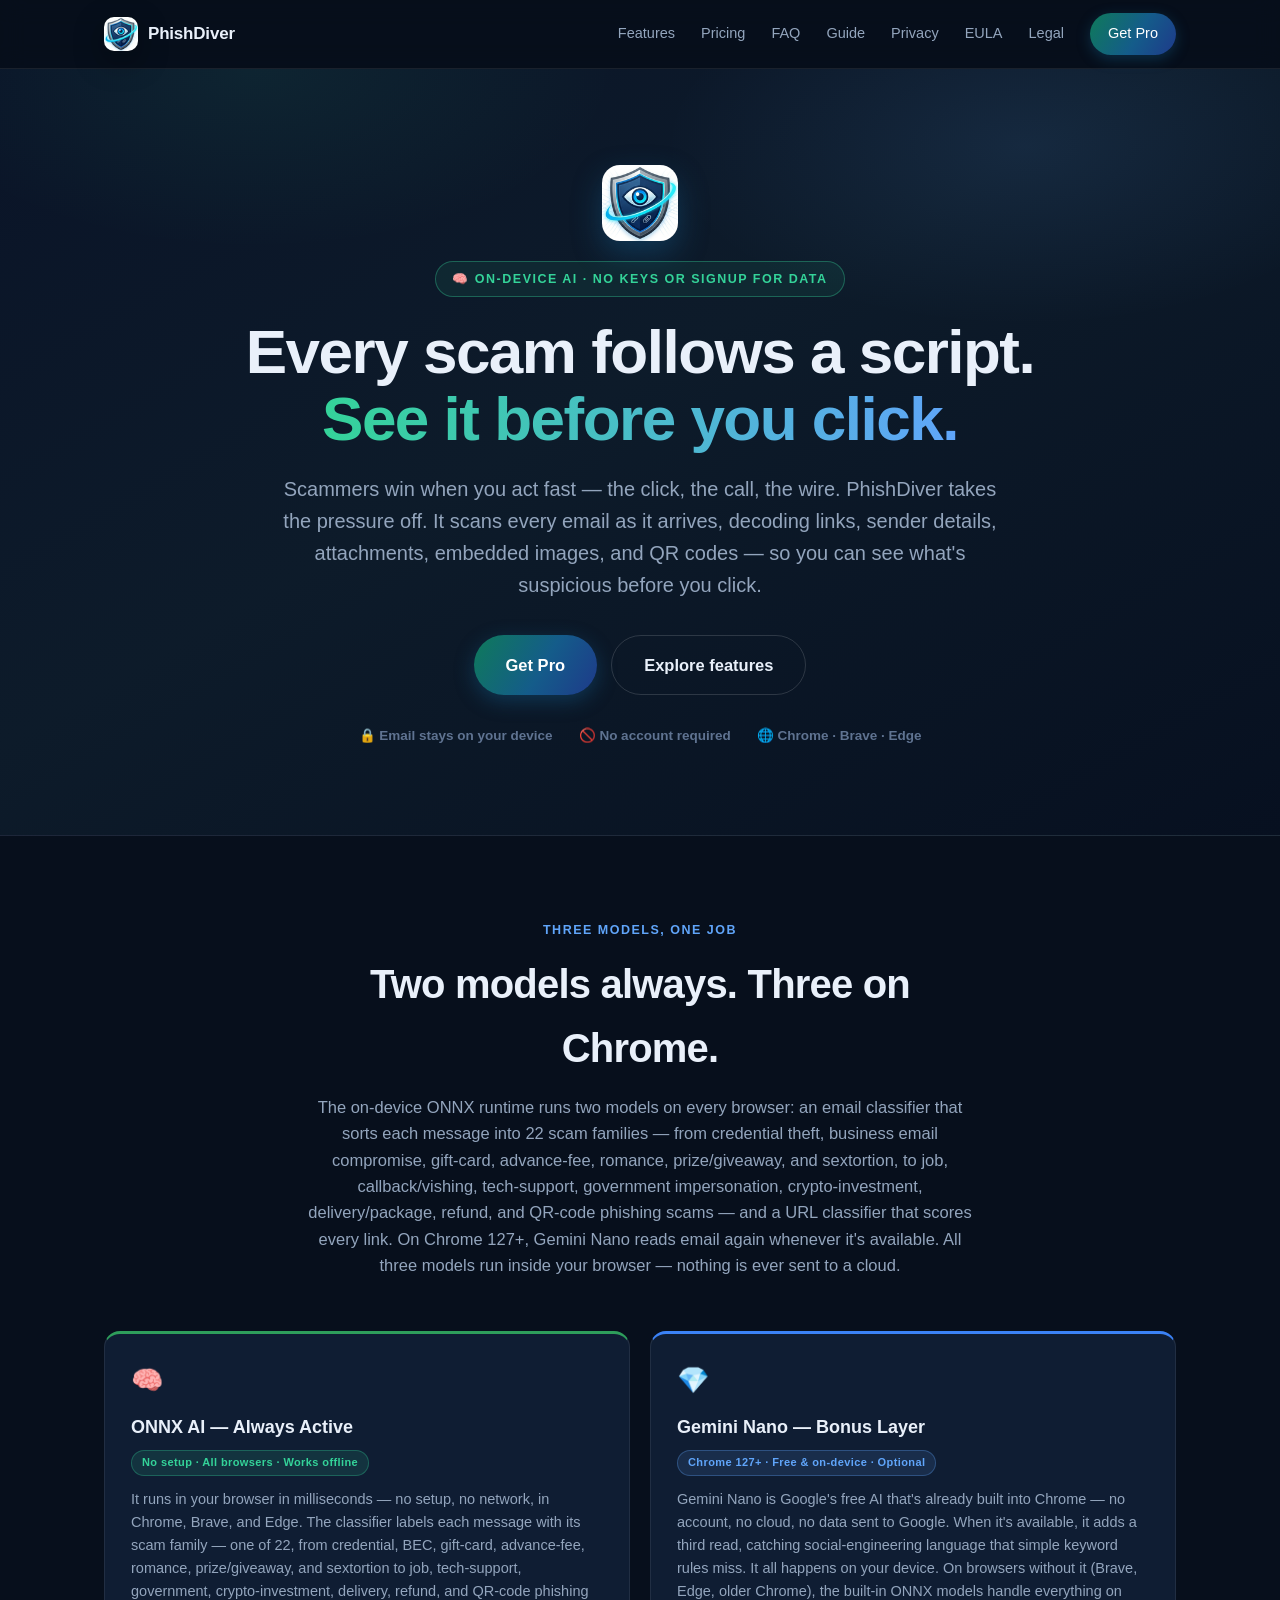
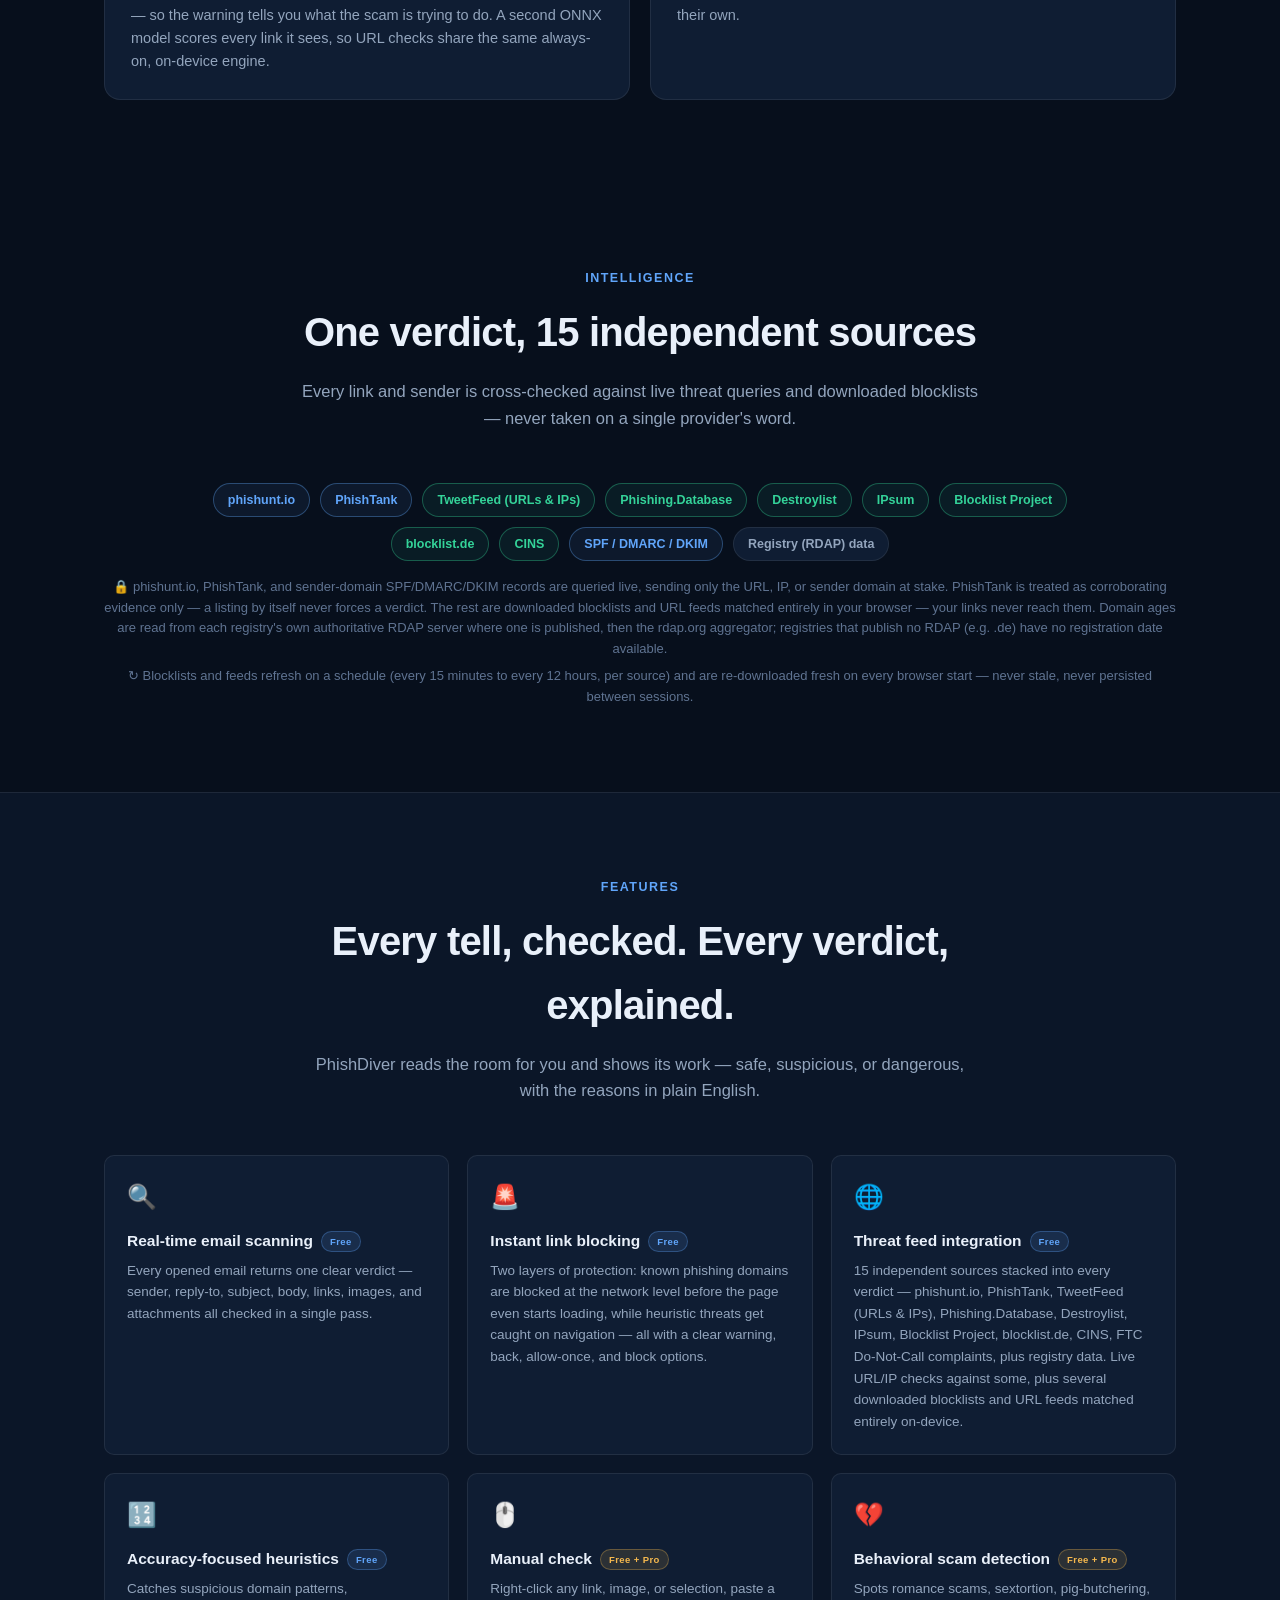
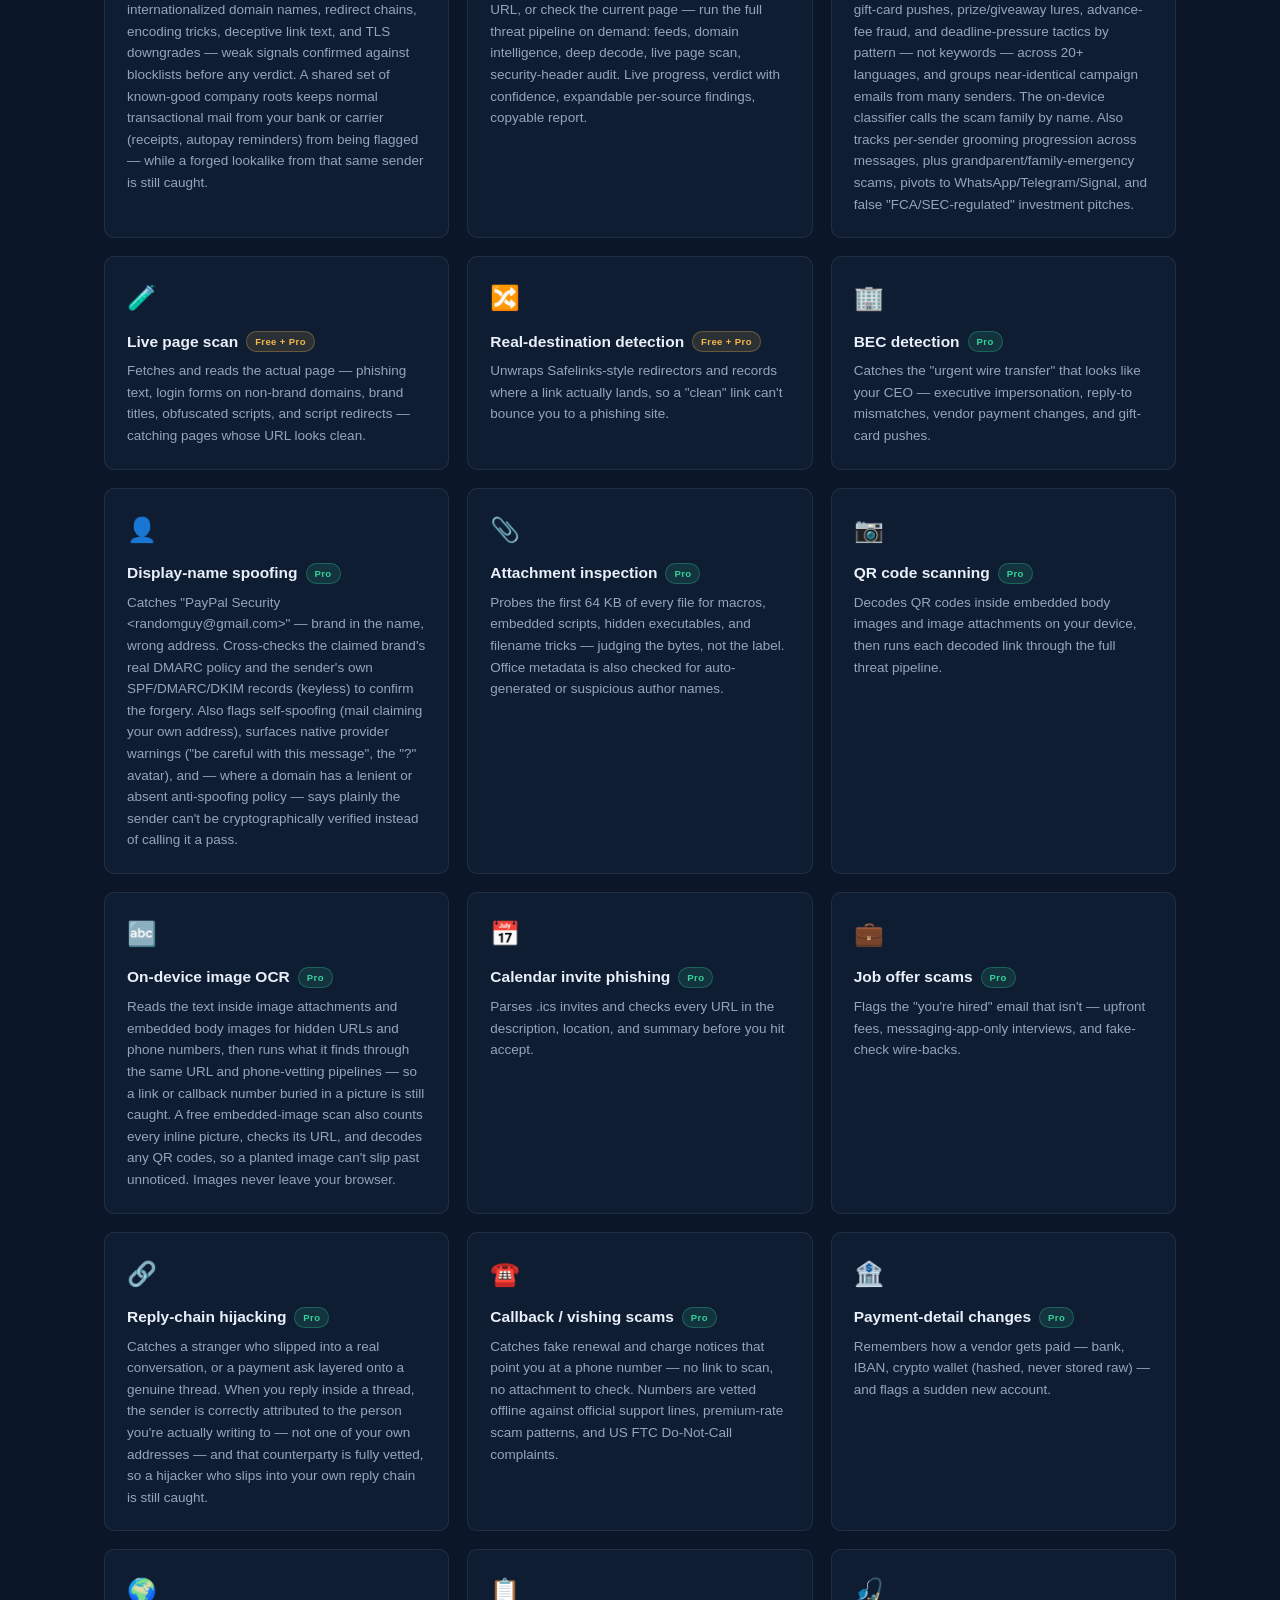
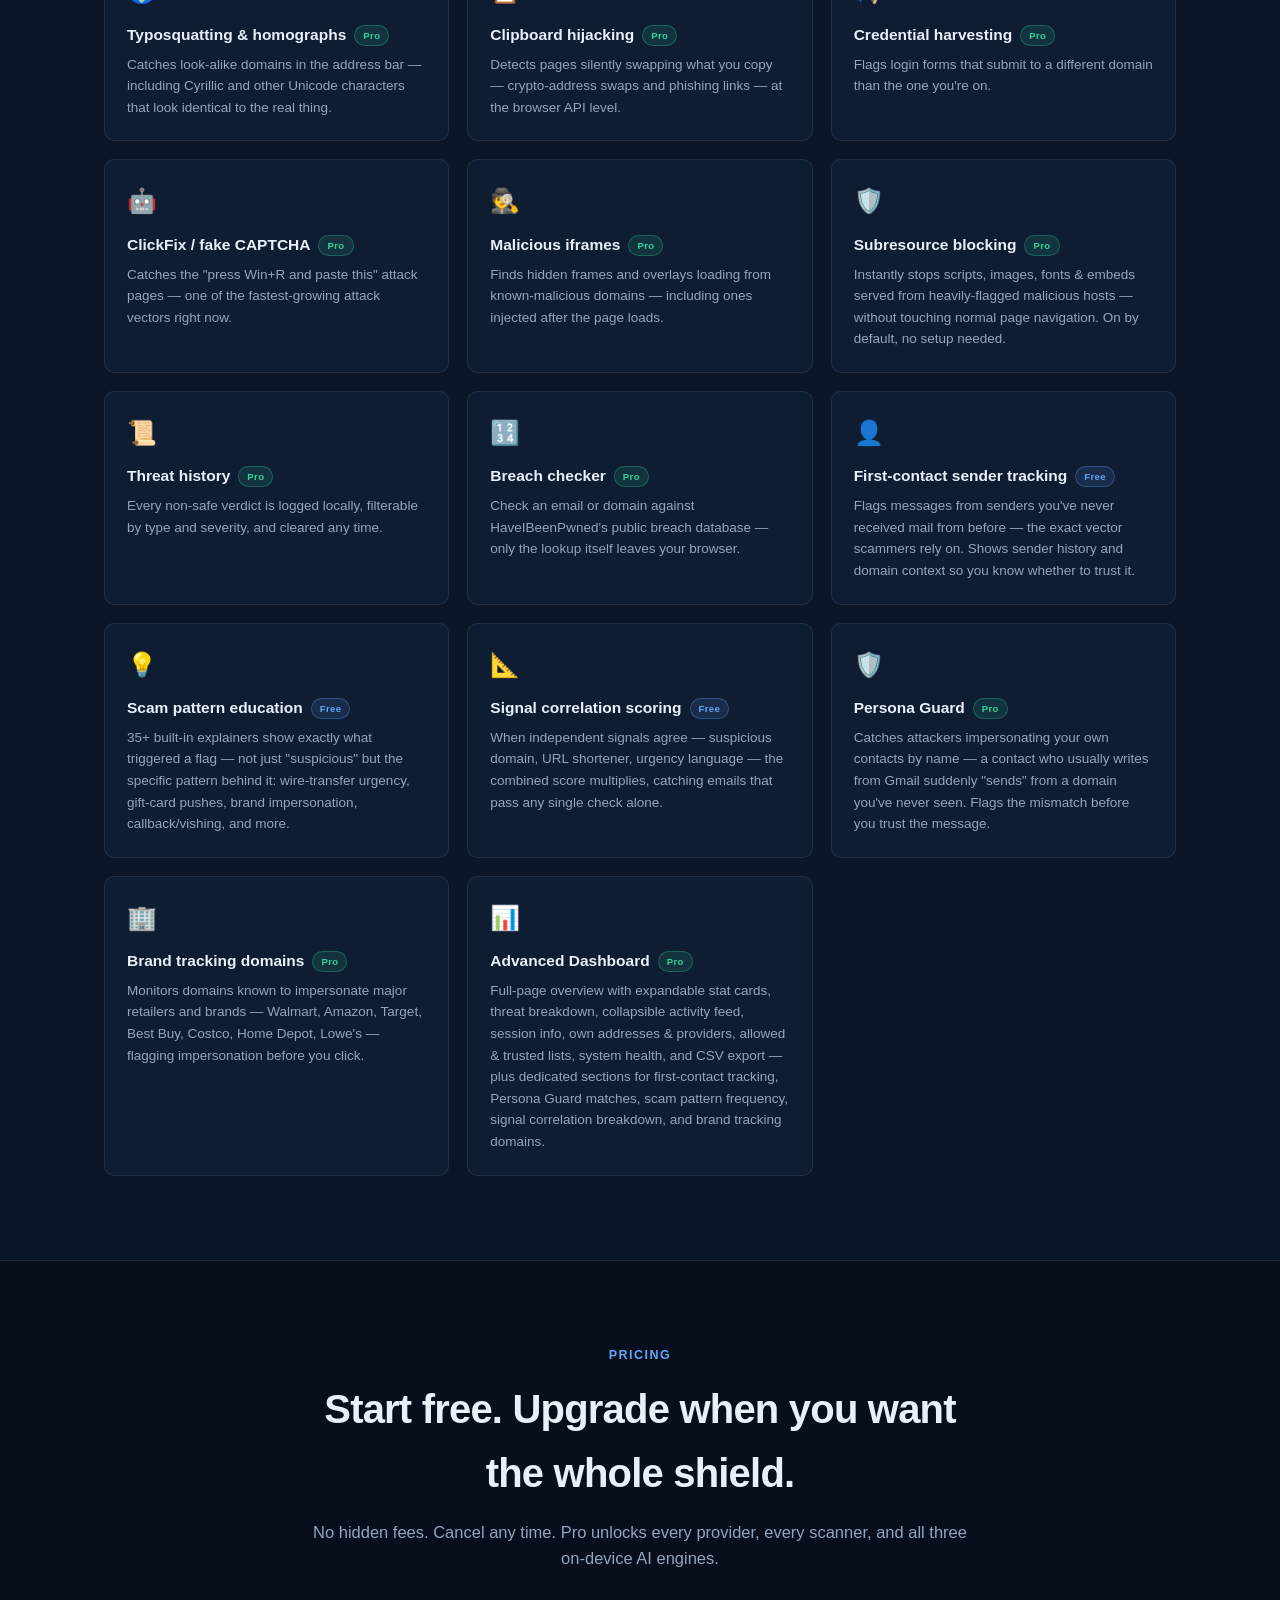
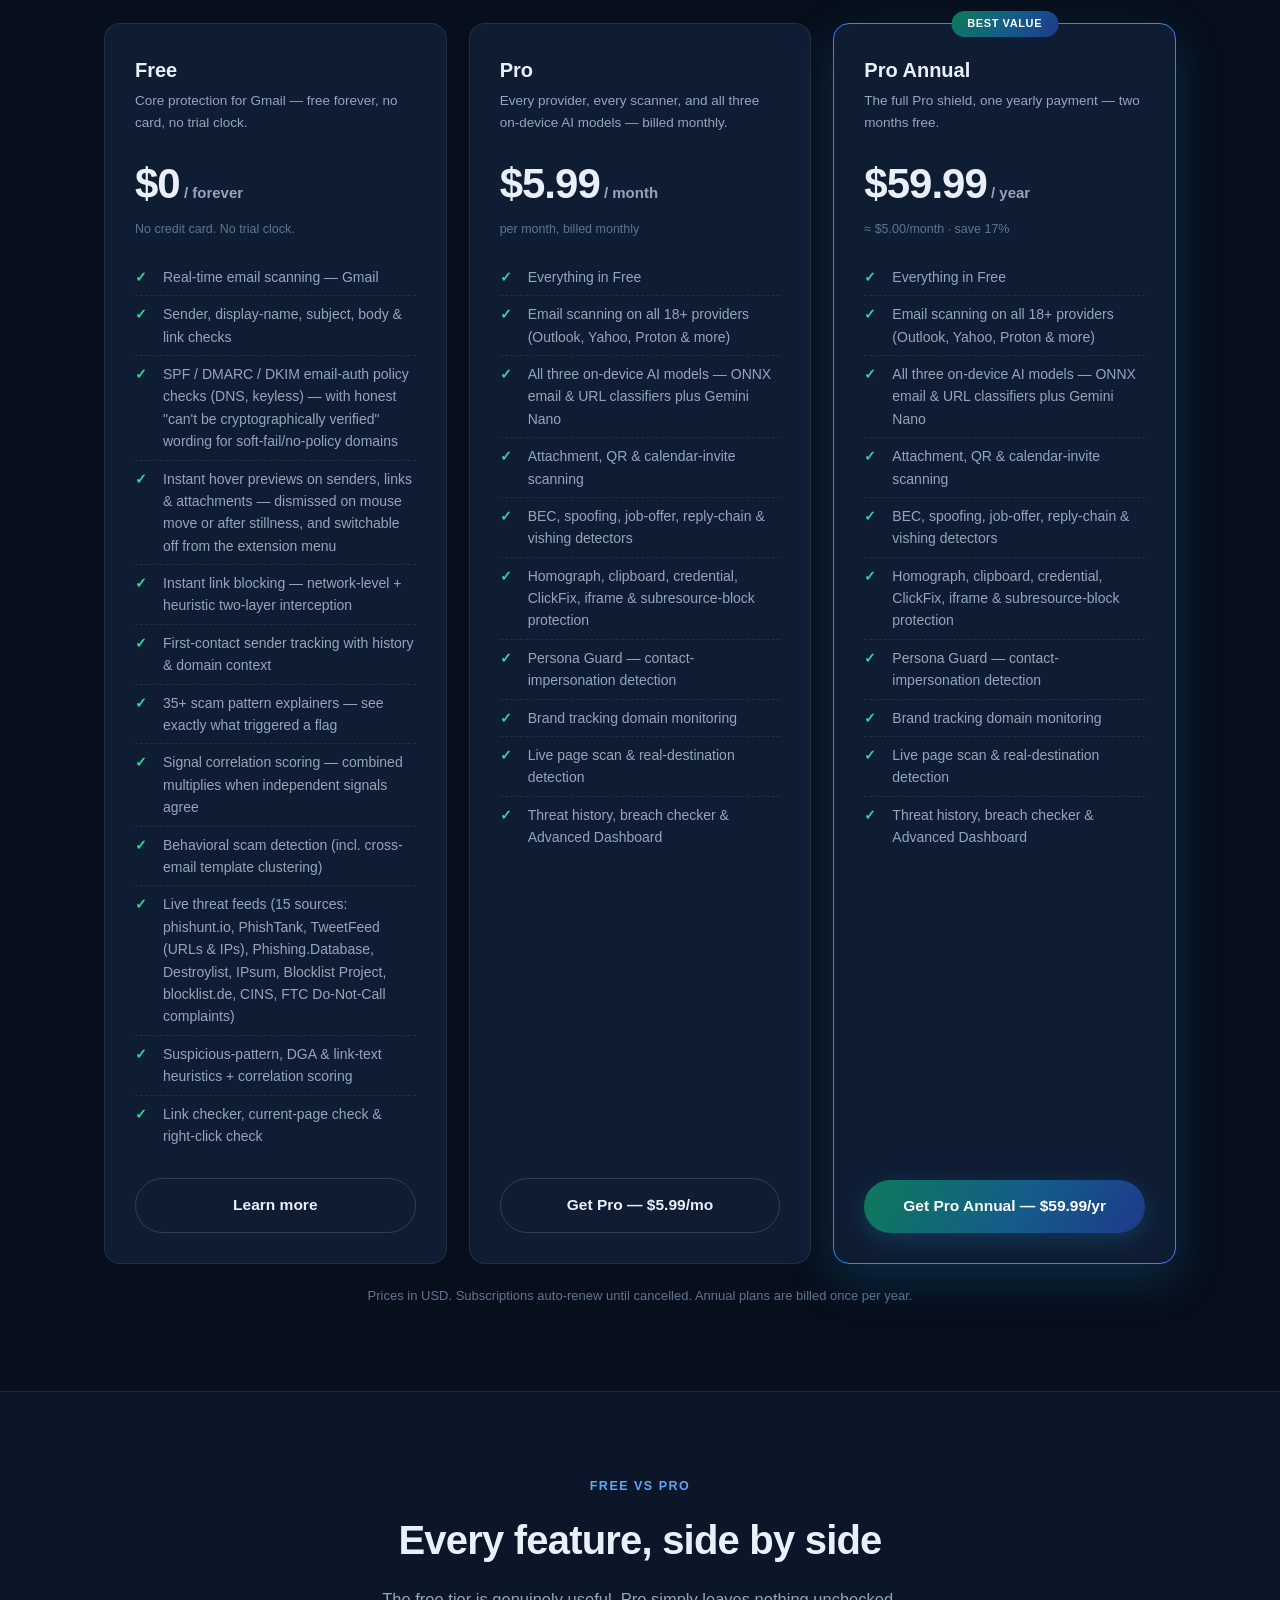
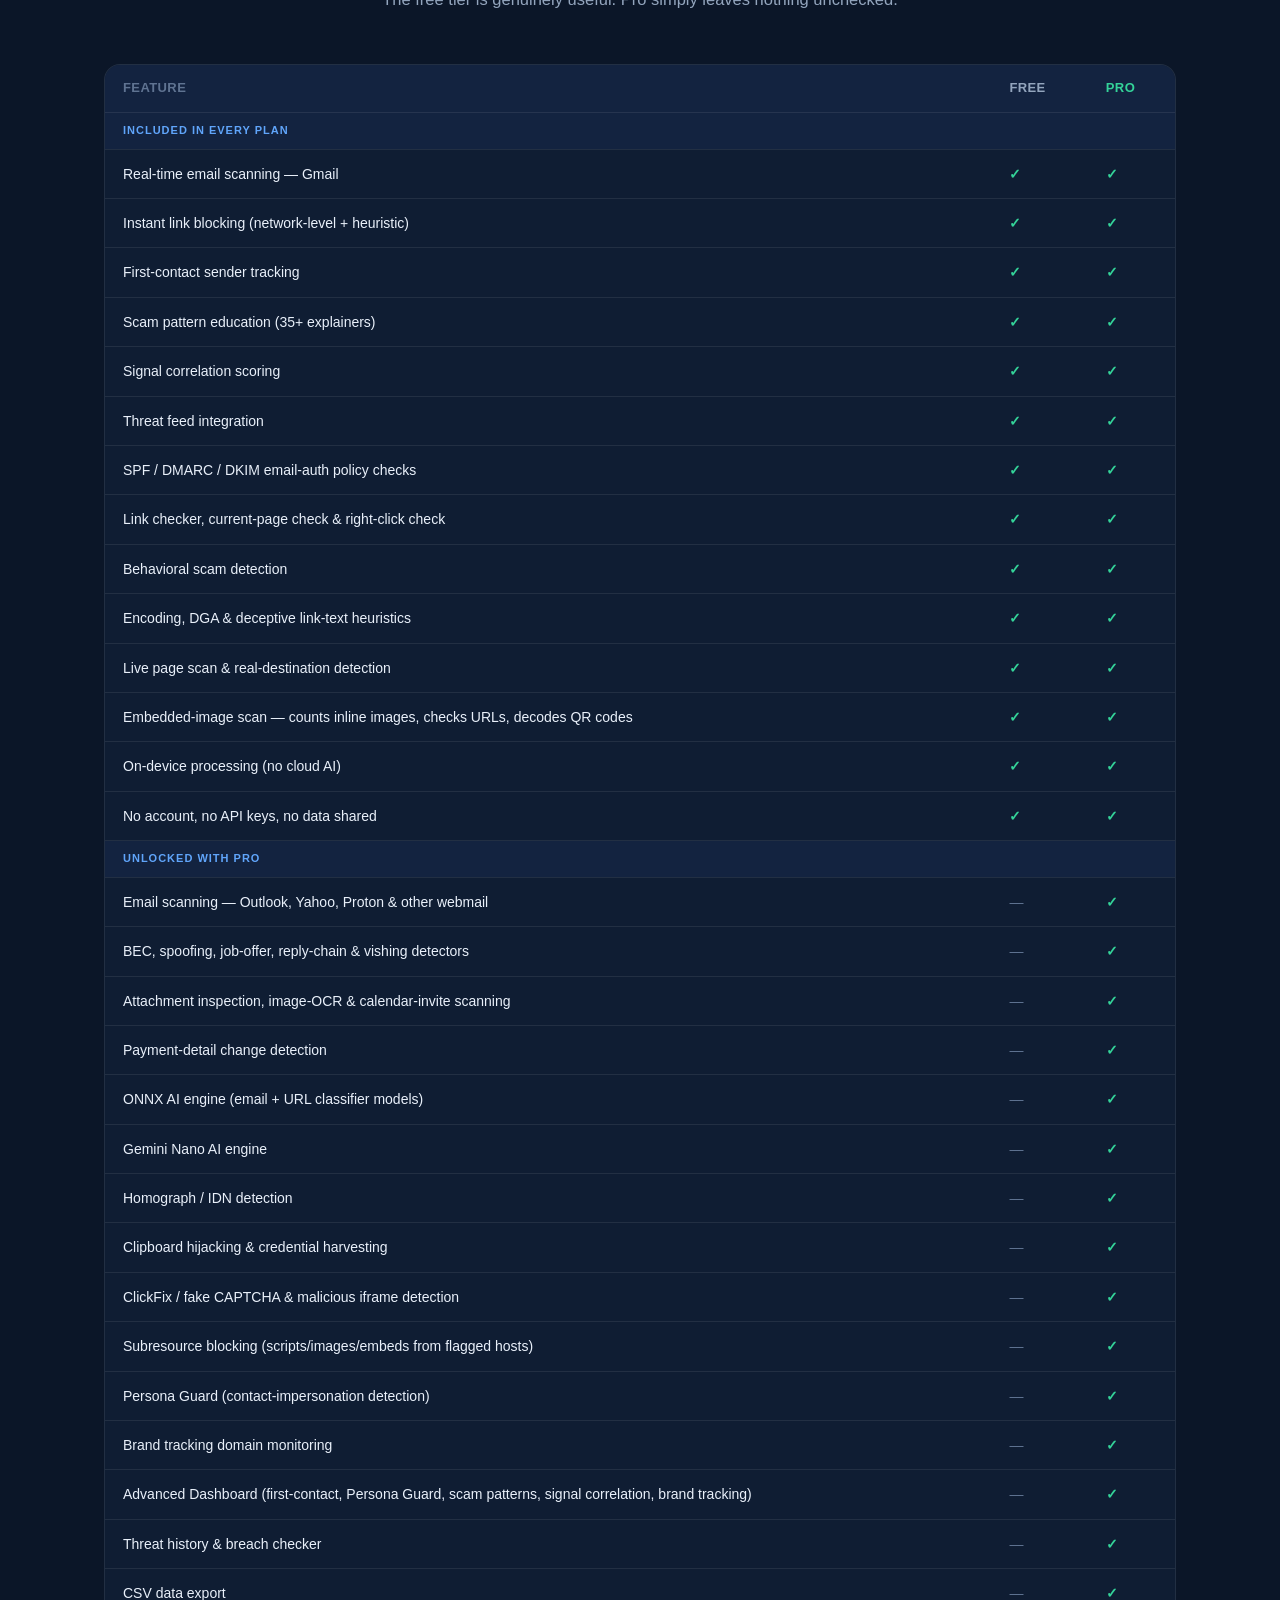
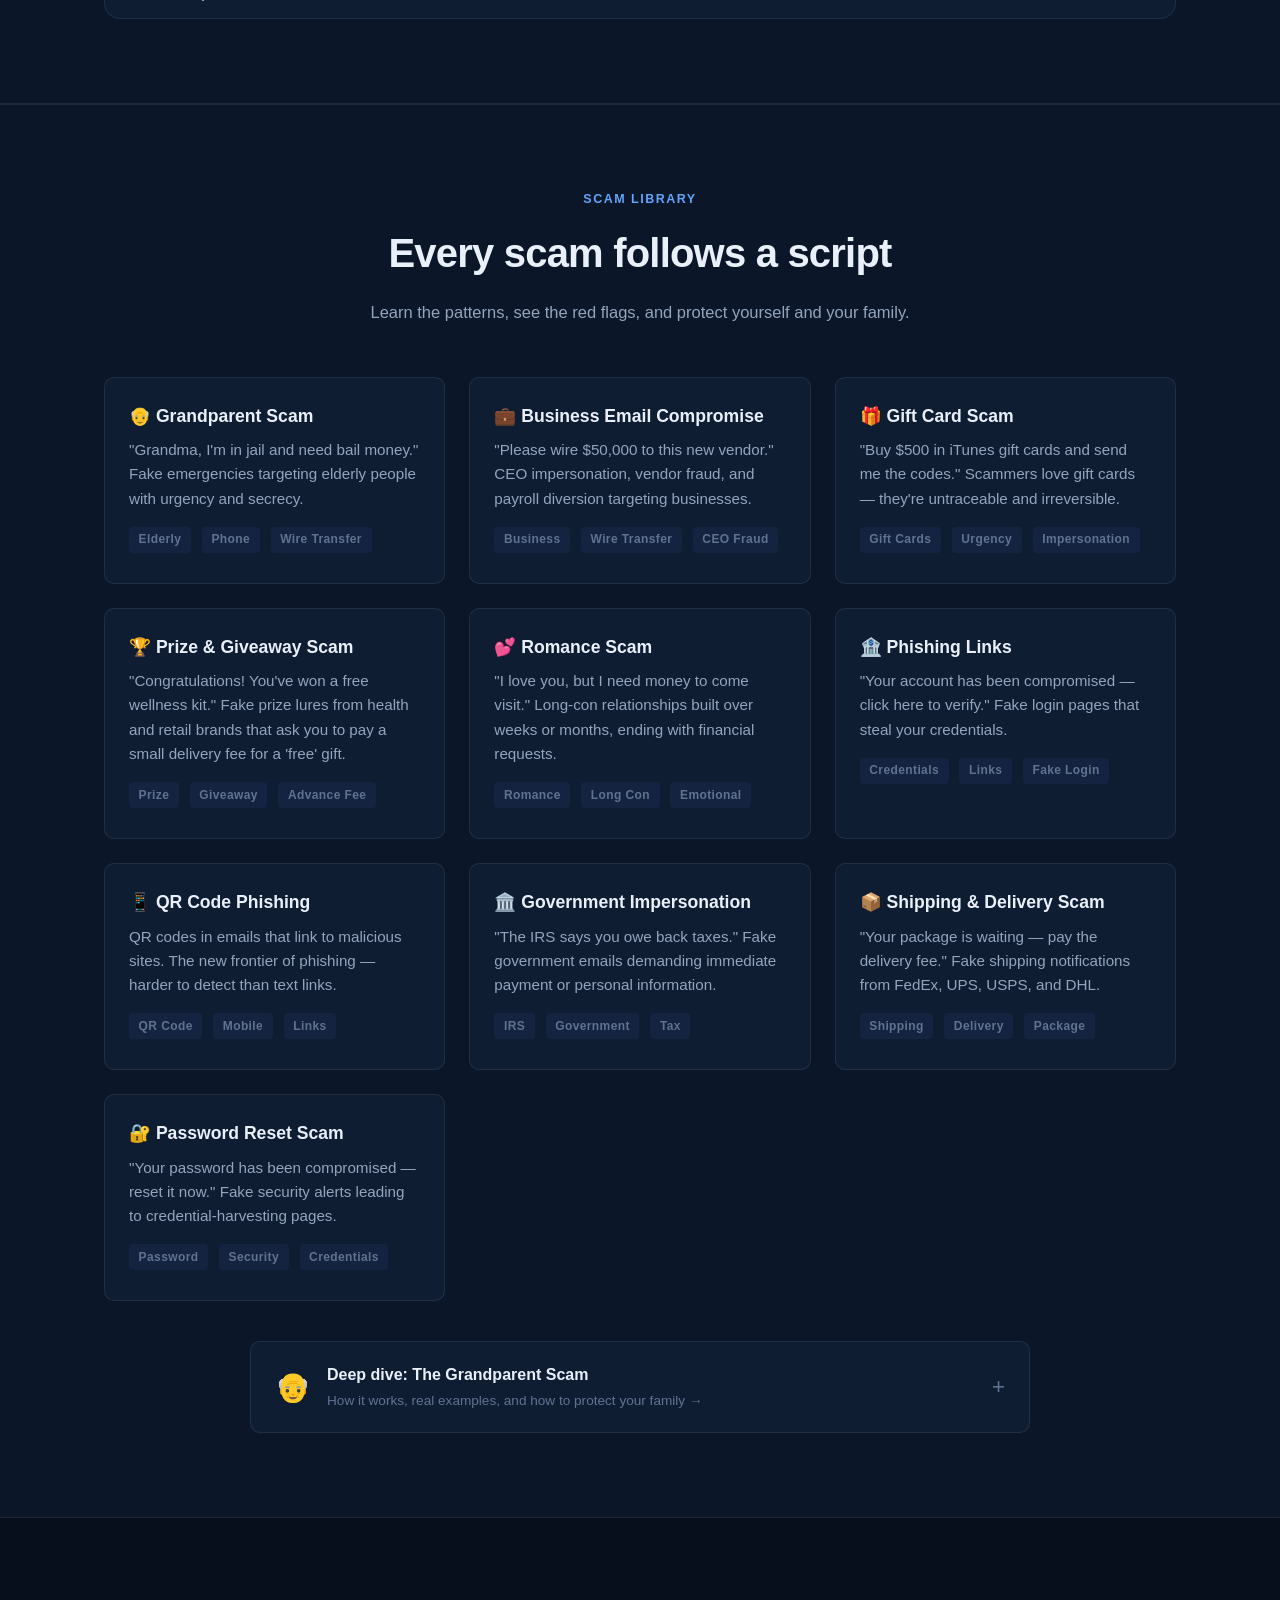
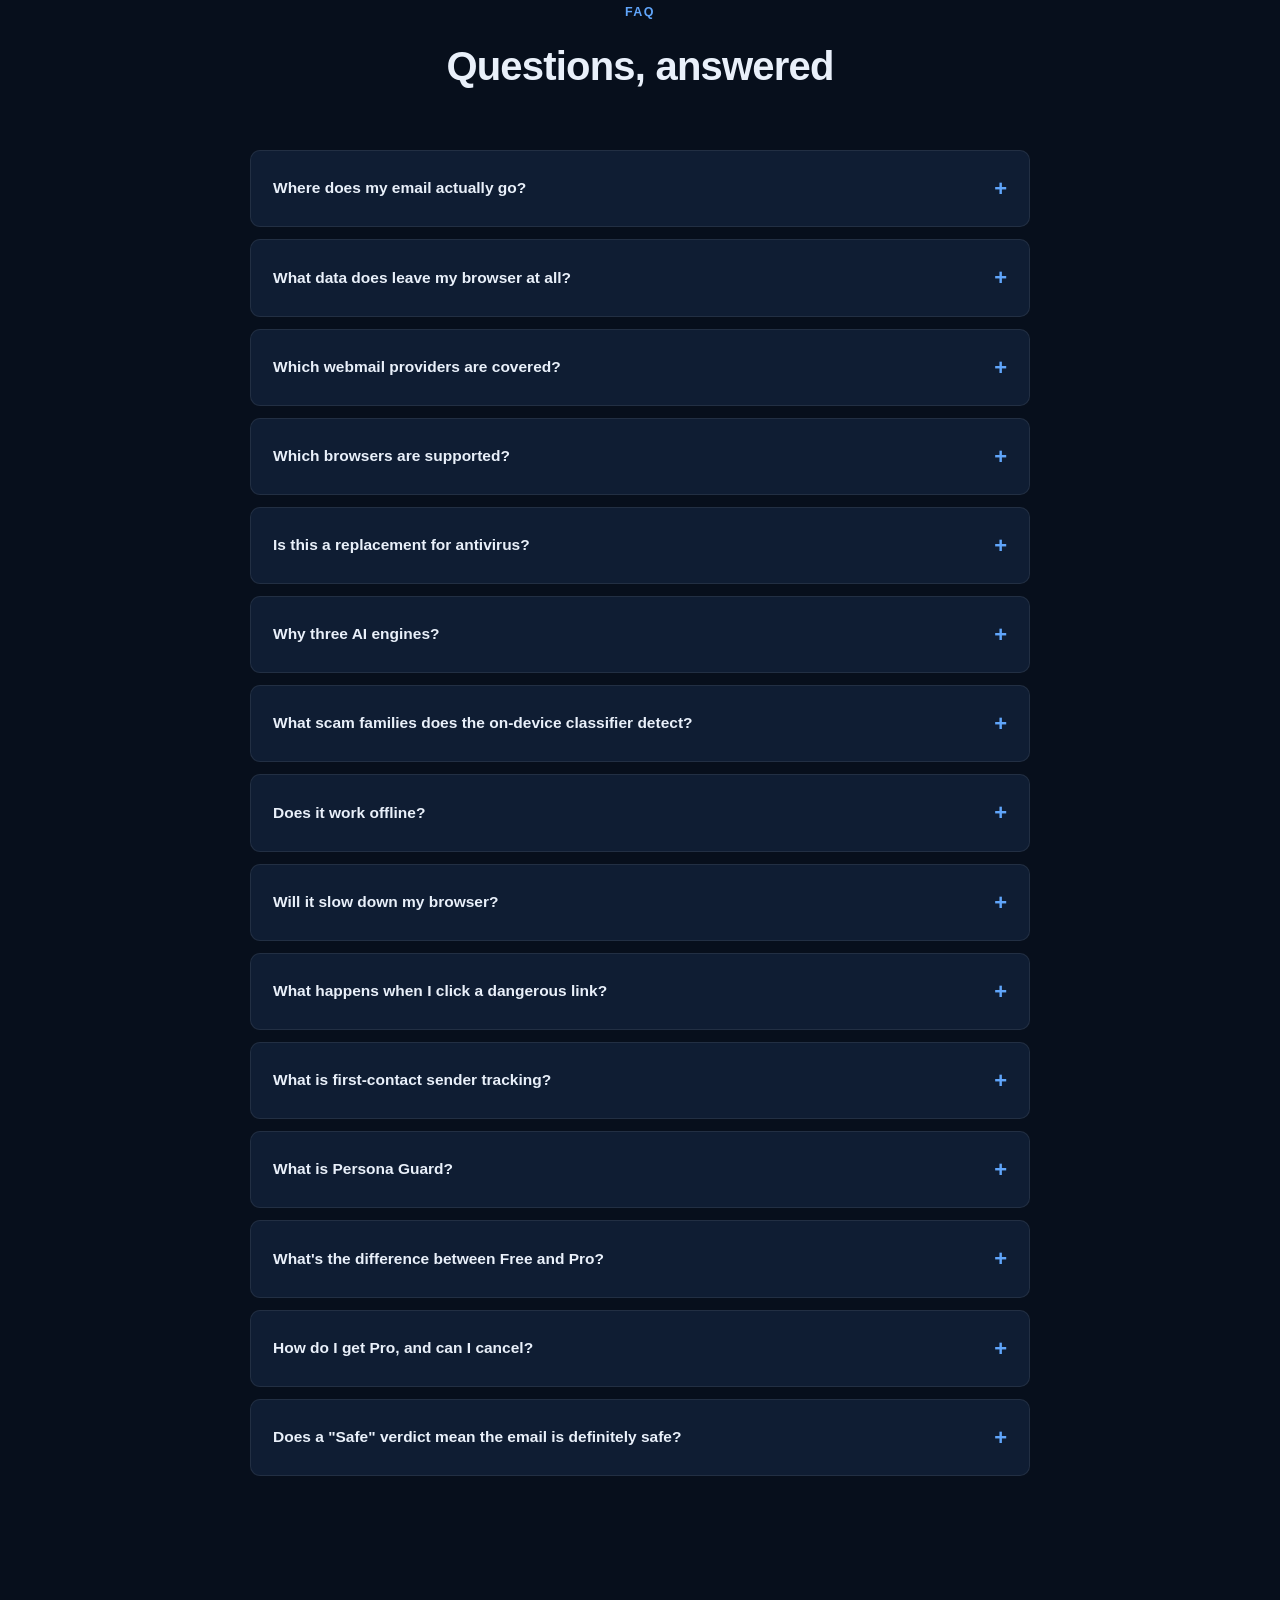
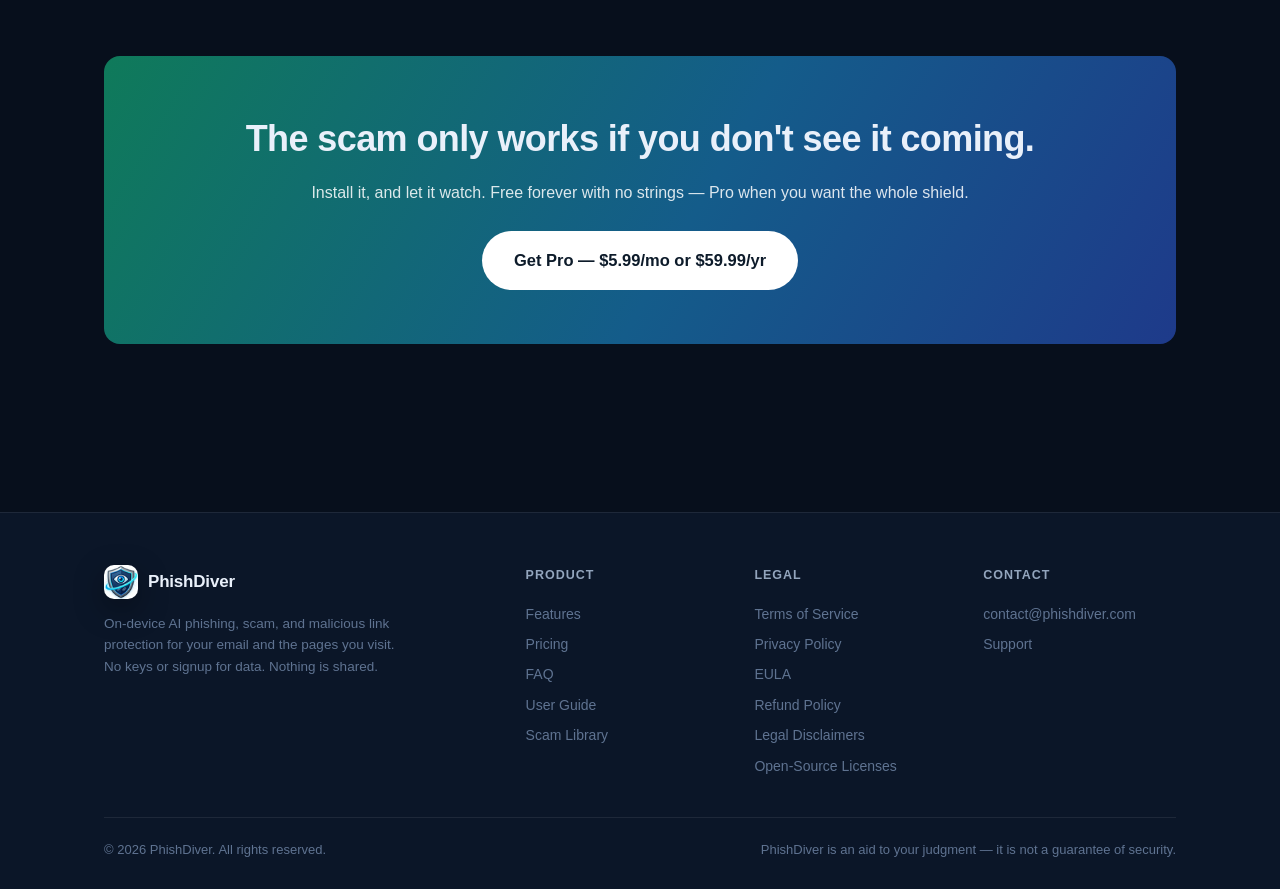
==== commit 667780d2: "Add files via upload" ====
--- a/index.html
+++ b/index.html
@@ -97,22 +97,22 @@
 <section id="engines">
   <div class="container">
     <div class="section-head">
-      <div class="section-kicker">Two engines, one job</div>
-      <h2>One engine always. Two on Chrome.</h2>
-      <p>The on-device ONNX classifier reads every email on every browser and sorts it into 22 scam families — from credential theft, business email compromise, gift-card, advance-fee, romance, prize/giveaway, and sextortion, to job, callback/vishing, tech-support, government impersonation, crypto-investment, delivery/package, refund, and QR-code phishing scams. On Chrome 127+, Gemini Nano reads it again whenever it's available. Both run inside your browser — nothing is ever sent to a cloud.</p>
+      <div class="section-kicker">Three models, one job</div>
+      <h2>Two models always. Three on Chrome.</h2>
+      <p>The on-device ONNX runtime runs two models on every browser: an email classifier that sorts each message into 22 scam families — from credential theft, business email compromise, gift-card, advance-fee, romance, prize/giveaway, and sextortion, to job, callback/vishing, tech-support, government impersonation, crypto-investment, delivery/package, refund, and QR-code phishing scams — and a URL classifier that scores every link. On Chrome 127+, Gemini Nano reads email again whenever it's available. All three models run inside your browser — nothing is ever sent to a cloud.</p>
     </div>
     <div class="engines">
       <div class="engine-card onnx">
         <div class="eng-icon">🧠</div>
         <h3>ONNX AI — Always Active</h3>
         <span class="eng-pill">No setup · All browsers · Works offline</span>
-        <p>It runs in your browser in milliseconds — no setup, no network, in Chrome, Brave, and Edge. The classifier labels each message with its scam family — one of 22, from credential, BEC, gift-card, advance-fee, romance, prize/giveaway, and sextortion to job, tech-support, government, crypto-investment, delivery, refund, and QR-code phishing — so the warning tells you what the scam is trying to do.</p>
+        <p>It runs in your browser in milliseconds — no setup, no network, in Chrome, Brave, and Edge. The classifier labels each message with its scam family — one of 22, from credential, BEC, gift-card, advance-fee, romance, prize/giveaway, and sextortion to job, tech-support, government, crypto-investment, delivery, refund, and QR-code phishing — so the warning tells you what the scam is trying to do. A second ONNX model scores every link it sees, so URL checks share the same always-on, on-device engine.</p>
       </div>
       <div class="engine-card nano">
         <div class="eng-icon">💎</div>
         <h3>Gemini Nano — Bonus Layer</h3>
         <span class="eng-pill">Chrome 127+ · Free & on-device · Optional</span>
-        <p>Gemini Nano is Google's free AI that's already built into Chrome — no account, no cloud, no data sent to Google. When it's available, it adds a second read, catching social-engineering language that simple keyword rules miss. It all happens on your device. On browsers without it (Brave, Edge, older Chrome), the built-in ONNX engine handles everything on its own.</p>
+        <p>Gemini Nano is Google's free AI that's already built into Chrome — no account, no cloud, no data sent to Google. When it's available, it adds a third read, catching social-engineering language that simple keyword rules miss. It all happens on your device. On browsers without it (Brave, Edge, older Chrome), the built-in ONNX models handle everything on their own.</p>
       </div>
     </div>
   </div>
@@ -123,7 +123,7 @@
   <div class="container">
     <div class="section-head">
       <div class="section-kicker">Intelligence</div>
-      <h2>One verdict, 17+ independent sources</h2>
+      <h2>One verdict, 15 independent sources</h2>
       <p>Every link and sender is cross-checked against live threat queries and downloaded blocklists — never taken on a single provider's word.</p>
     </div>
     <div class="source-strip">
@@ -139,7 +139,7 @@
       <span class="source-chip live">SPF / DMARC / DKIM</span>
       <span class="source-chip">Registry (RDAP) data</span>
     </div>
-    <p class="sources-note">🔒 phishunt.io, PhishTank, and sender-domain SPF/DMARC/DKIM records are queried live, sending only the URL, IP, or sender domain at stake. PhishTank is treated as corroborating evidence only — a listing by itself never forces a verdict. A dozen-plus more are downloaded blocklists and URL feeds matched entirely in your browser — your links never reach them. Domain ages are read from each registry's own authoritative RDAP server where one is published, then the rdap.org aggregator; registries that publish no RDAP (e.g. .de) have no registration date available.</p>
+    <p class="sources-note">🔒 phishunt.io, PhishTank, and sender-domain SPF/DMARC/DKIM records are queried live, sending only the URL, IP, or sender domain at stake. PhishTank is treated as corroborating evidence only — a listing by itself never forces a verdict. The rest are downloaded blocklists and URL feeds matched entirely in your browser — your links never reach them. Domain ages are read from each registry's own authoritative RDAP server where one is published, then the rdap.org aggregator; registries that publish no RDAP (e.g. .de) have no registration date available.</p>
     <p class="sources-note" style="margin-top:6px">↻ Blocklists and feeds refresh on a schedule (every 15 minutes to every 12 hours, per source) and are re-downloaded fresh on every browser start — never stale, never persisted between sessions.</p>
   </div>
 </section>
@@ -168,7 +168,7 @@
       <div class="feature-card">
         <div class="f-icon">🌐</div>
         <h3>Threat feed integration <span class="tag tag-free">Free</span></h3>
-        <p>17+ independent sources stacked into every verdict — phishunt.io, PhishTank, TweetFeed (URLs & IPs), Phishing.Database, Destroylist, IPsum, Blocklist Project, blocklist.de, CINS, FTC Do-Not-Call complaints, plus registry data. Live URL/IP checks against some, plus several downloaded blocklists and URL feeds matched entirely on-device.</p>
+        <p>15 independent sources stacked into every verdict — phishunt.io, PhishTank, TweetFeed (URLs & IPs), Phishing.Database, Destroylist, IPsum, Blocklist Project, blocklist.de, CINS, FTC Do-Not-Call complaints, plus registry data. Live URL/IP checks against some, plus several downloaded blocklists and URL feeds matched entirely on-device.</p>
       </div>
       <div class="feature-card">
         <div class="f-icon">🔢</div>
@@ -328,7 +328,7 @@
     <div class="section-head">
       <div class="section-kicker">Pricing</div>
       <h2>Start free. Upgrade when you want the whole shield.</h2>
-      <p>No hidden fees. Cancel any time. Pro unlocks every provider, every scanner, and both AI engines.</p>
+      <p>No hidden fees. Cancel any time. Pro unlocks every provider, every scanner, and all three on-device AI engines.</p>
     </div>
 
     <div class="plans">
@@ -347,7 +347,7 @@
           <li>35+ scam pattern explainers — see exactly what triggered a flag</li>
           <li>Signal correlation scoring — combined multiplies when independent signals agree</li>
           <li>Behavioral scam detection (incl. cross-email template clustering)</li>
-          <li>Live threat feeds (17+ sources: phishunt.io, PhishTank, TweetFeed (URLs & IPs), Phishing.Database, Destroylist, IPsum, Blocklist Project, blocklist.de, CINS, FTC Do-Not-Call complaints)</li>
+          <li>Live threat feeds (15 sources: phishunt.io, PhishTank, TweetFeed (URLs & IPs), Phishing.Database, Destroylist, IPsum, Blocklist Project, blocklist.de, CINS, FTC Do-Not-Call complaints)</li>
           <li>Suspicious-pattern, DGA &amp; link-text heuristics + correlation scoring</li>
           <li>Link checker, current-page check &amp; right-click check</li>
         </ul>
@@ -356,13 +356,13 @@
 
       <div class="plan">
         <h3>Pro</h3>
-        <p class="plan-desc">Every provider, every scanner, and both on-device AI engines — billed monthly.</p>
+        <p class="plan-desc">Every provider, every scanner, and all three on-device AI models — billed monthly.</p>
         <div class="price">$5.99<small> / month</small></div>
         <div class="price-note">per month, billed monthly</div>
         <ul class="feature-list">
           <li>Everything in Free</li>
           <li>Email scanning on all 18+ providers (Outlook, Yahoo, Proton &amp; more)</li>
-          <li>ONNX AI + Gemini Nano on-device engines</li>
+          <li>All three on-device AI models — ONNX email &amp; URL classifiers plus Gemini Nano</li>
           <li>Attachment, QR &amp; calendar-invite scanning</li>
           <li>BEC, spoofing, job-offer, reply-chain &amp; vishing detectors</li>
           <li>Homograph, clipboard, credential, ClickFix, iframe &amp; subresource-block protection</li>
@@ -383,7 +383,7 @@
         <ul class="feature-list">
           <li>Everything in Free</li>
           <li>Email scanning on all 18+ providers (Outlook, Yahoo, Proton &amp; more)</li>
-          <li>ONNX AI + Gemini Nano on-device engines</li>
+          <li>All three on-device AI models — ONNX email &amp; URL classifiers plus Gemini Nano</li>
           <li>Attachment, QR &amp; calendar-invite scanning</li>
           <li>BEC, spoofing, job-offer, reply-chain &amp; vishing detectors</li>
           <li>Homograph, clipboard, credential, ClickFix, iframe &amp; subresource-block protection</li>
@@ -440,7 +440,7 @@
           <tr><td class="row-label">BEC, spoofing, job-offer, reply-chain &amp; vishing detectors</td><td><span class="no">—</span></td><td><span class="yes">✓</span></td></tr>
           <tr><td class="row-label">Attachment inspection, image-OCR &amp; calendar-invite scanning</td><td><span class="no">—</span></td><td><span class="yes">✓</span></td></tr>
           <tr><td class="row-label">Payment-detail change detection</td><td><span class="no">—</span></td><td><span class="yes">✓</span></td></tr>
-          <tr><td class="row-label">ONNX AI engine</td><td><span class="no">—</span></td><td><span class="yes">✓</span></td></tr>
+          <tr><td class="row-label">ONNX AI engine (email + URL classifier models)</td><td><span class="no">—</span></td><td><span class="yes">✓</span></td></tr>
           <tr><td class="row-label">Gemini Nano AI engine</td><td><span class="no">—</span></td><td><span class="yes">✓</span></td></tr>
           <tr><td class="row-label">Homograph / IDN detection</td><td><span class="no">—</span></td><td><span class="yes">✓</span></td></tr>
           <tr><td class="row-label">Clipboard hijacking &amp; credential harvesting</td><td><span class="no">—</span></td><td><span class="yes">✓</span></td></tr>
@@ -606,7 +606,7 @@
           </div>
 
           <h3>How PhishDiver Catches It</h3>
-          <p>PhishDiver's on-device AI and 15+ threat intelligence sources scan every email as it arrives. When a grandparent scam email hits your inbox, PhishDiver flags it with a red "Dangerous" banner and explains why:</p>
+          <p>PhishDiver's on-device AI and 15 threat intelligence sources scan every email as it arrives. When a grandparent scam email hits your inbox, PhishDiver flags it with a red "Dangerous" banner and explains why:</p>
           <ul>
             <li><strong>Social engineering patterns:</strong> The AI detects urgency language, secrecy requests, and emotional manipulation.</li>
             <li><strong>Suspicious sender:</strong> The email comes from a free provider (gmail, yahoo, outlook) with no connection to your family.</li>
@@ -649,7 +649,7 @@
       </details>
       <details>
         <summary>What data does leave my browser at all?</summary>
-        <p>        Only narrow, keyless requests, and only when relevant: (1) URL or IP       checks against public threat feeds — phishunt.io and PhishTank queries live; other blocklists (TweetFeed (URLs & IPs), Phishing.Database, Destroylist, IPsum, Blocklist Project, blocklist.de, CINS, FTC Do-Not-Call, and more) are downloaded on a schedule and matched entirely in your browser, so they never see your URLs; (2) public domain-registration (RDAP) lookups for domain age, from the registries' own public records; (3) a breach lookup to haveibeenpwned.com when <em>you</em> run the breach checker; and (4) a page fetch when <em>you</em> trigger a manual page check. Everything read is <strong>publicly available data</strong> — never email content, identity, or browsing history. See the <a href="privacy.html">Privacy Policy</a>.</p>
+        <p>        Only narrow, keyless requests, and only when relevant: (1) URL or IP       checks against public threat feeds — phishunt.io and PhishTank queries live; other blocklists (TweetFeed (URLs & IPs), Phishing.Database, Destroylist, IPsum, Blocklist Project, blocklist.de, CINS, FTC Do-Not-Call, and more) are downloaded on a schedule and matched entirely in your browser, so they never see your URLs; (2) public domain-registration (RDAP) lookups for domain age, from the registries' own public records; (3) a breach lookup to haveibeenpwned.com when <em>you</em> run the breach checker; and (4) a page fetch when <em>you</em> trigger a manual page check — plus, only in the narrow moment a page check is about to return a danger verdict, an automatic re-fetch of that same page's own source for a quick on-device content-verification pass, always from the target server and never in the background otherwise. Everything read is <strong>publicly available data</strong> — never email content, identity, or browsing history. See the <a href="privacy.html">Privacy Policy</a>.</p>
       </details>
       <details>
         <summary>Which webmail providers are covered?</summary>
@@ -664,8 +664,8 @@
         <p>No. PhishDiver is an aid to your judgment, not a guarantee — and it shouldn't replace antivirus, a password manager, multi-factor authentication, or your own caution. Use it alongside those.</p>
       </details>
       <details>
-        <summary>Why two AI engines?</summary>
-        <p>Two independent checks are better than one. The built-in AI classifier is always on. When Chrome's own free Gemini Nano AI is available, it adds a second opinion on the intent and social-engineering behind a message. Both run on your computer — Google never receives your email. If Nano isn't available or you turn it off, the built-in engine keeps protecting you on its own, with nothing depending on an internet service.</p>
+        <summary>Why three AI engines?</summary>
+        <p>Three independent on-device AI checks are better than one. The built-in ONNX runtime runs two models — an email classifier and a URL classifier — that are always on. When Chrome's own free Gemini Nano AI is available, it adds a third read of the intent and social-engineering behind a message. All three run on your computer — Google never receives your email. If Nano isn't available or you turn it off, the built-in ONNX models keep protecting you on their own, with nothing depending on an internet service.</p>
       </details>
       <details>
         <summary>What scam families does the on-device classifier detect?</summary>
@@ -696,7 +696,7 @@
       </details>
       <details>
         <summary>What's the difference between Free and Pro?</summary>
-        <p>Free protects Gmail with heuristics, instant link blocking, first-contact tracking, scam-pattern explainers, signal correlation, and URL defense. Pro extends scanning to all 18+ providers, adds both on-device AI engines, attachment/QR/calendar scanning, Persona Guard, brand-tracking domains, and every advanced detector — BEC, spoofing, job-offer, reply-chain, vishing, payment-detail changes, homographs, clipboard, credential harvesting, ClickFix, iframes, subresource blocking, live page scans, real-destination tracking, threat history, the breach checker, and the Advanced Dashboard.</p>
+        <p>Free protects Gmail with heuristics, instant link blocking, first-contact tracking, scam-pattern explainers, signal correlation, and URL defense. Pro extends scanning to all 18+ providers, adds all three on-device AI models (ONNX email + URL classifiers plus Gemini Nano), attachment/QR/calendar scanning, Persona Guard, brand-tracking domains, and every advanced detector — BEC, spoofing, job-offer, reply-chain, vishing, payment-detail changes, homographs, clipboard, credential harvesting, ClickFix, iframes, subresource blocking, live page scans, real-destination tracking, threat history, the breach checker, and the Advanced Dashboard.</p>
       </details>
       <details>
         <summary>How do I get Pro, and can I cancel?</summary>
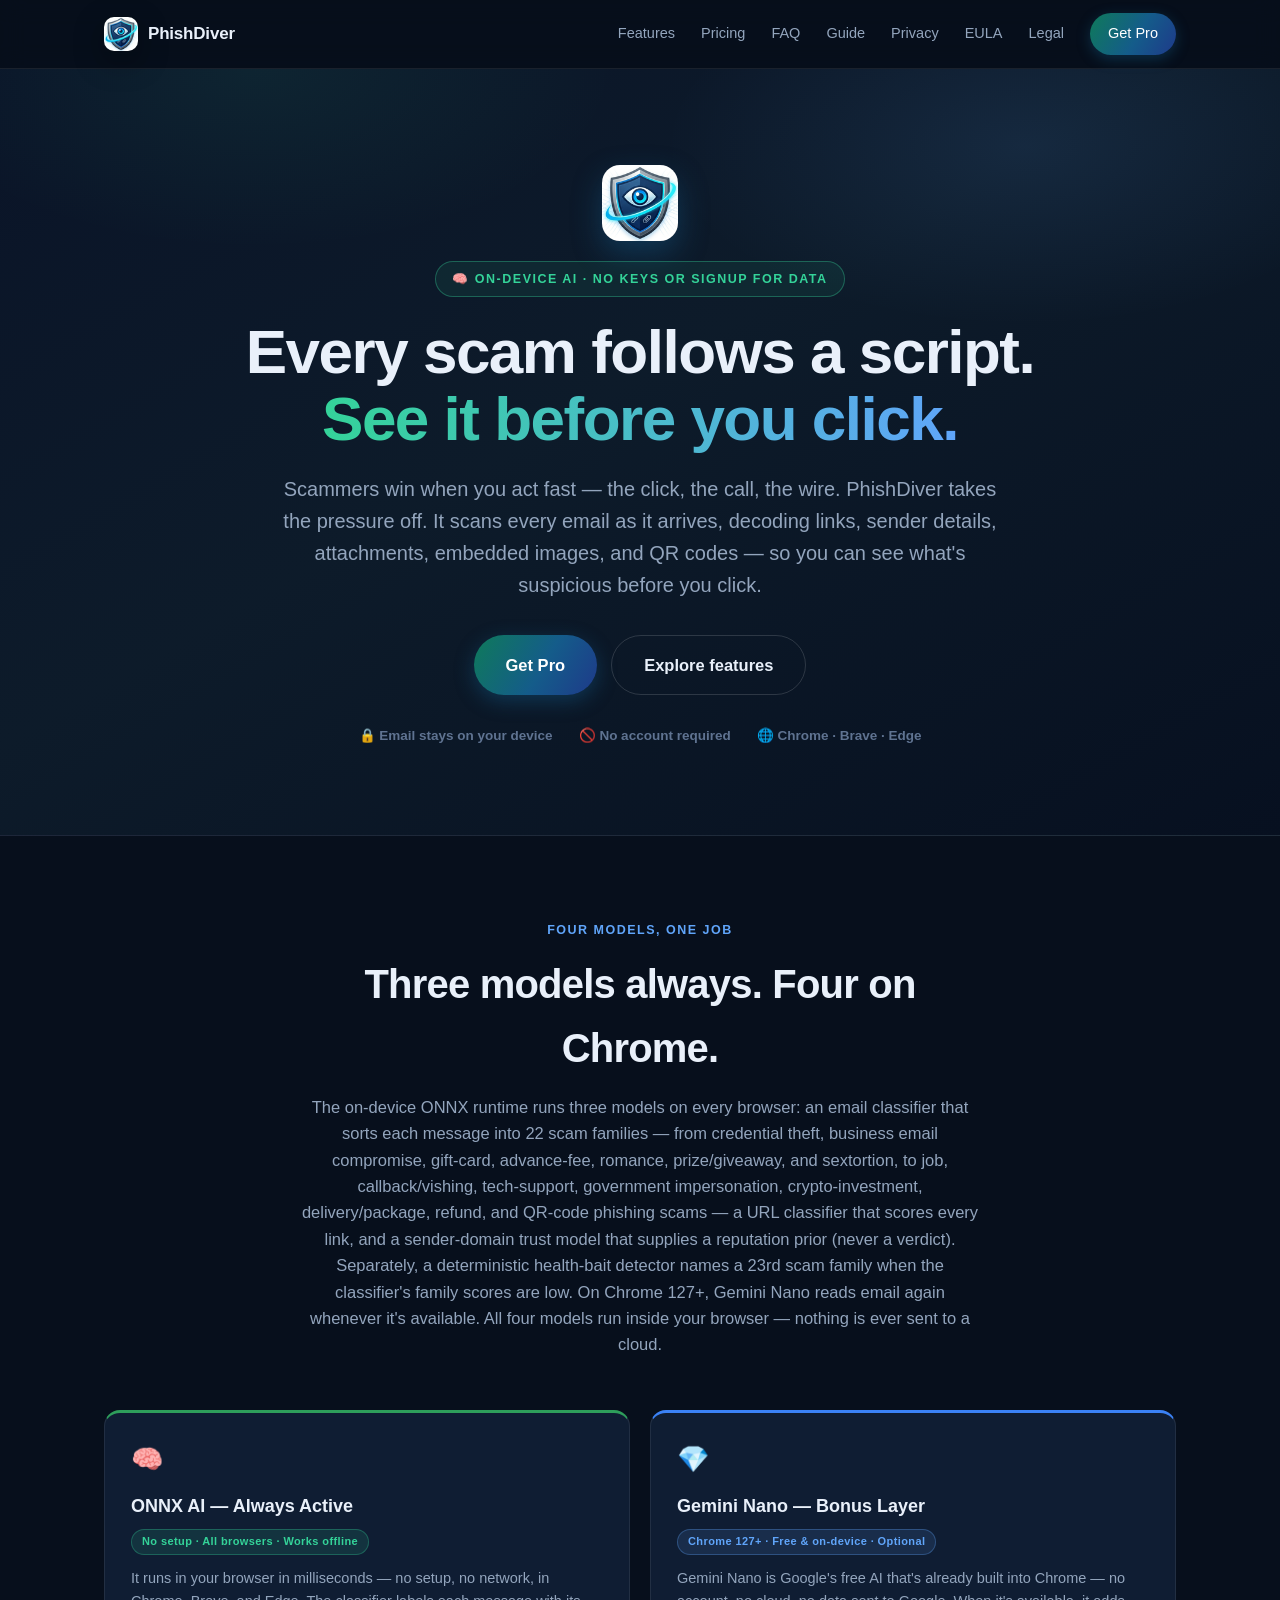
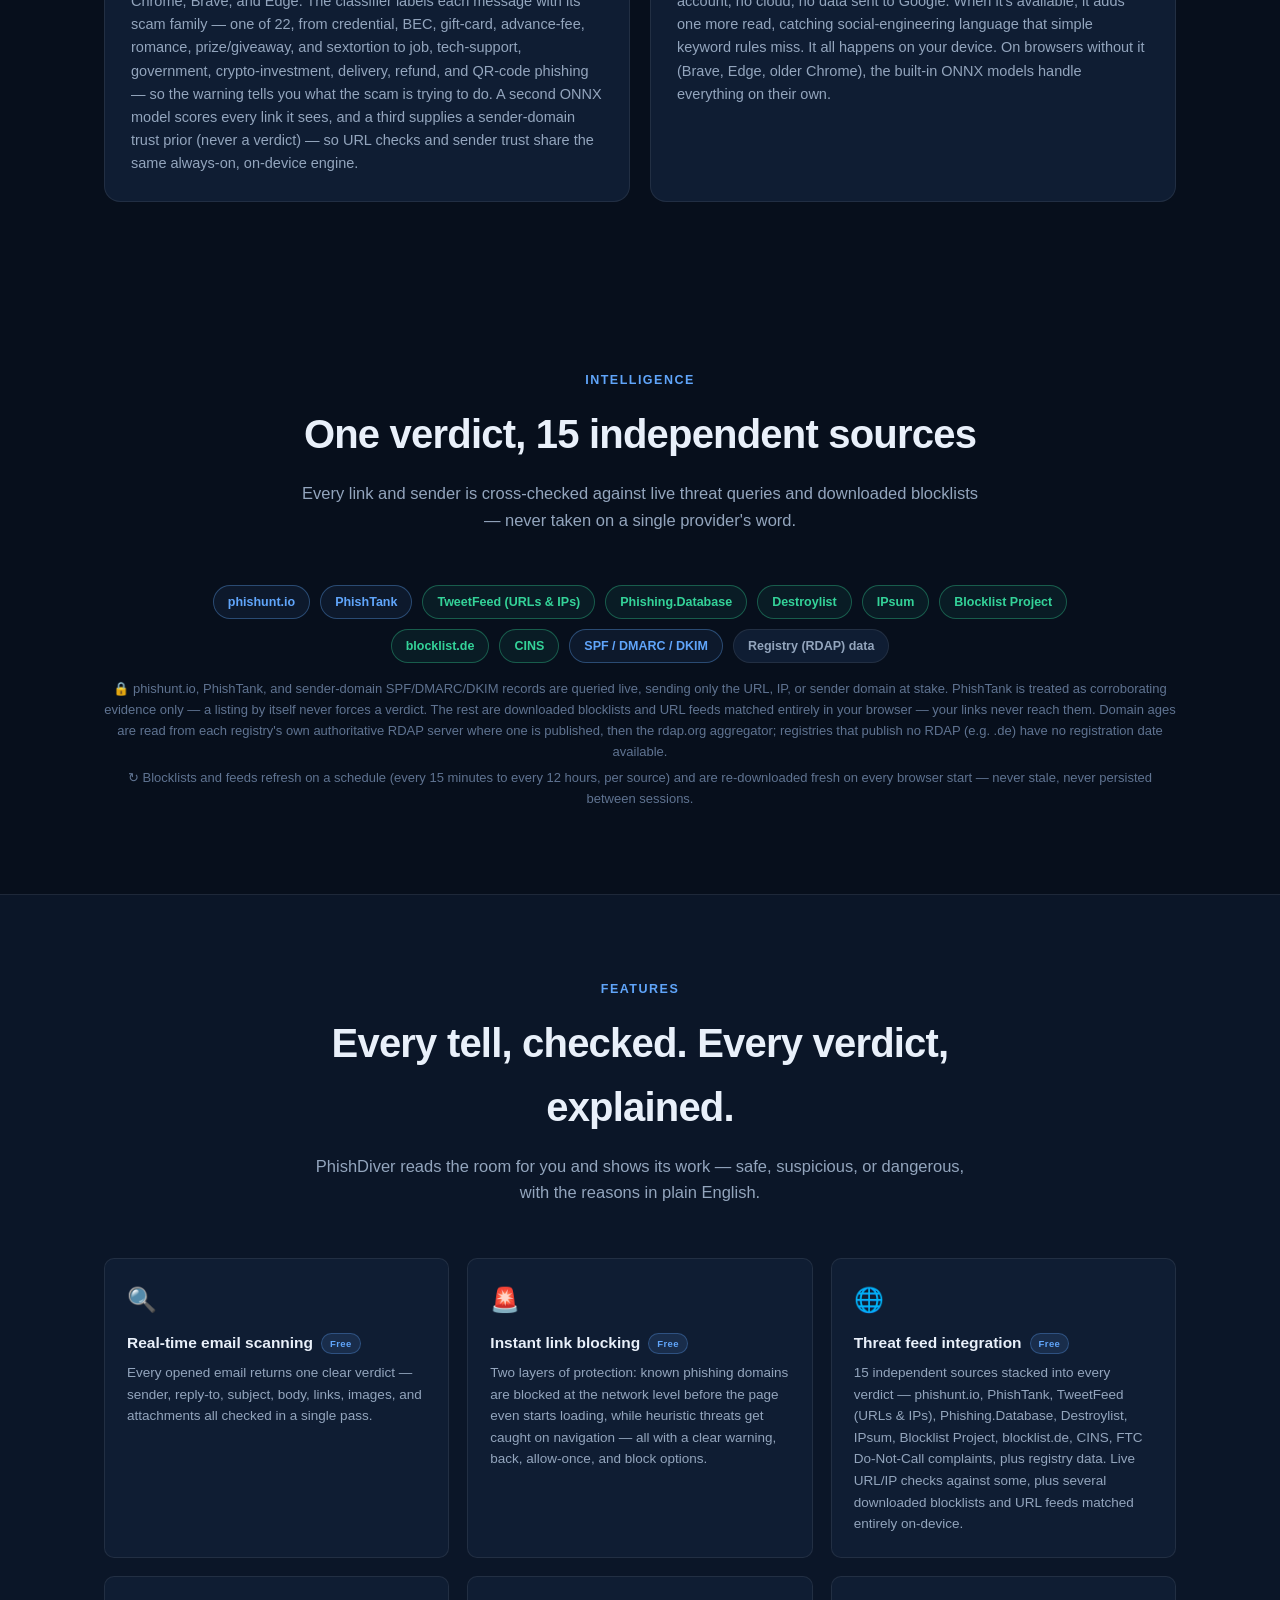
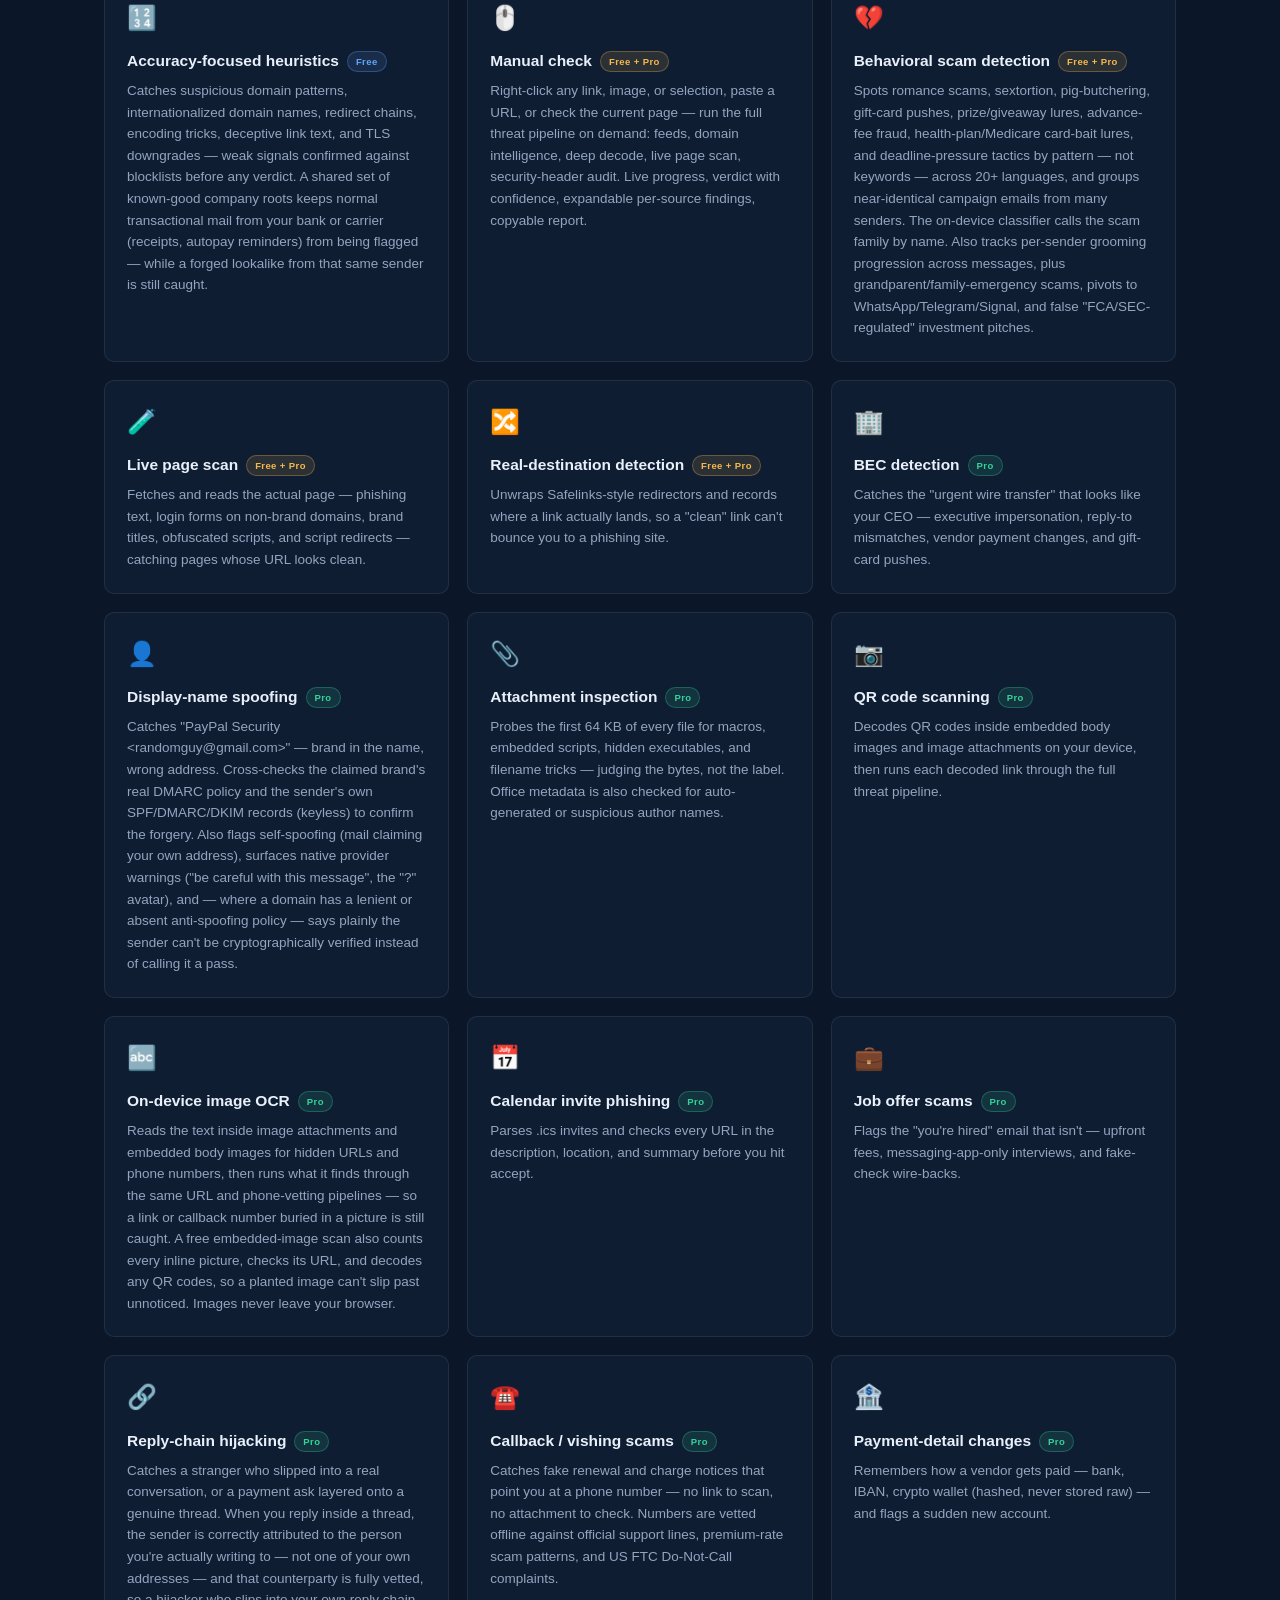
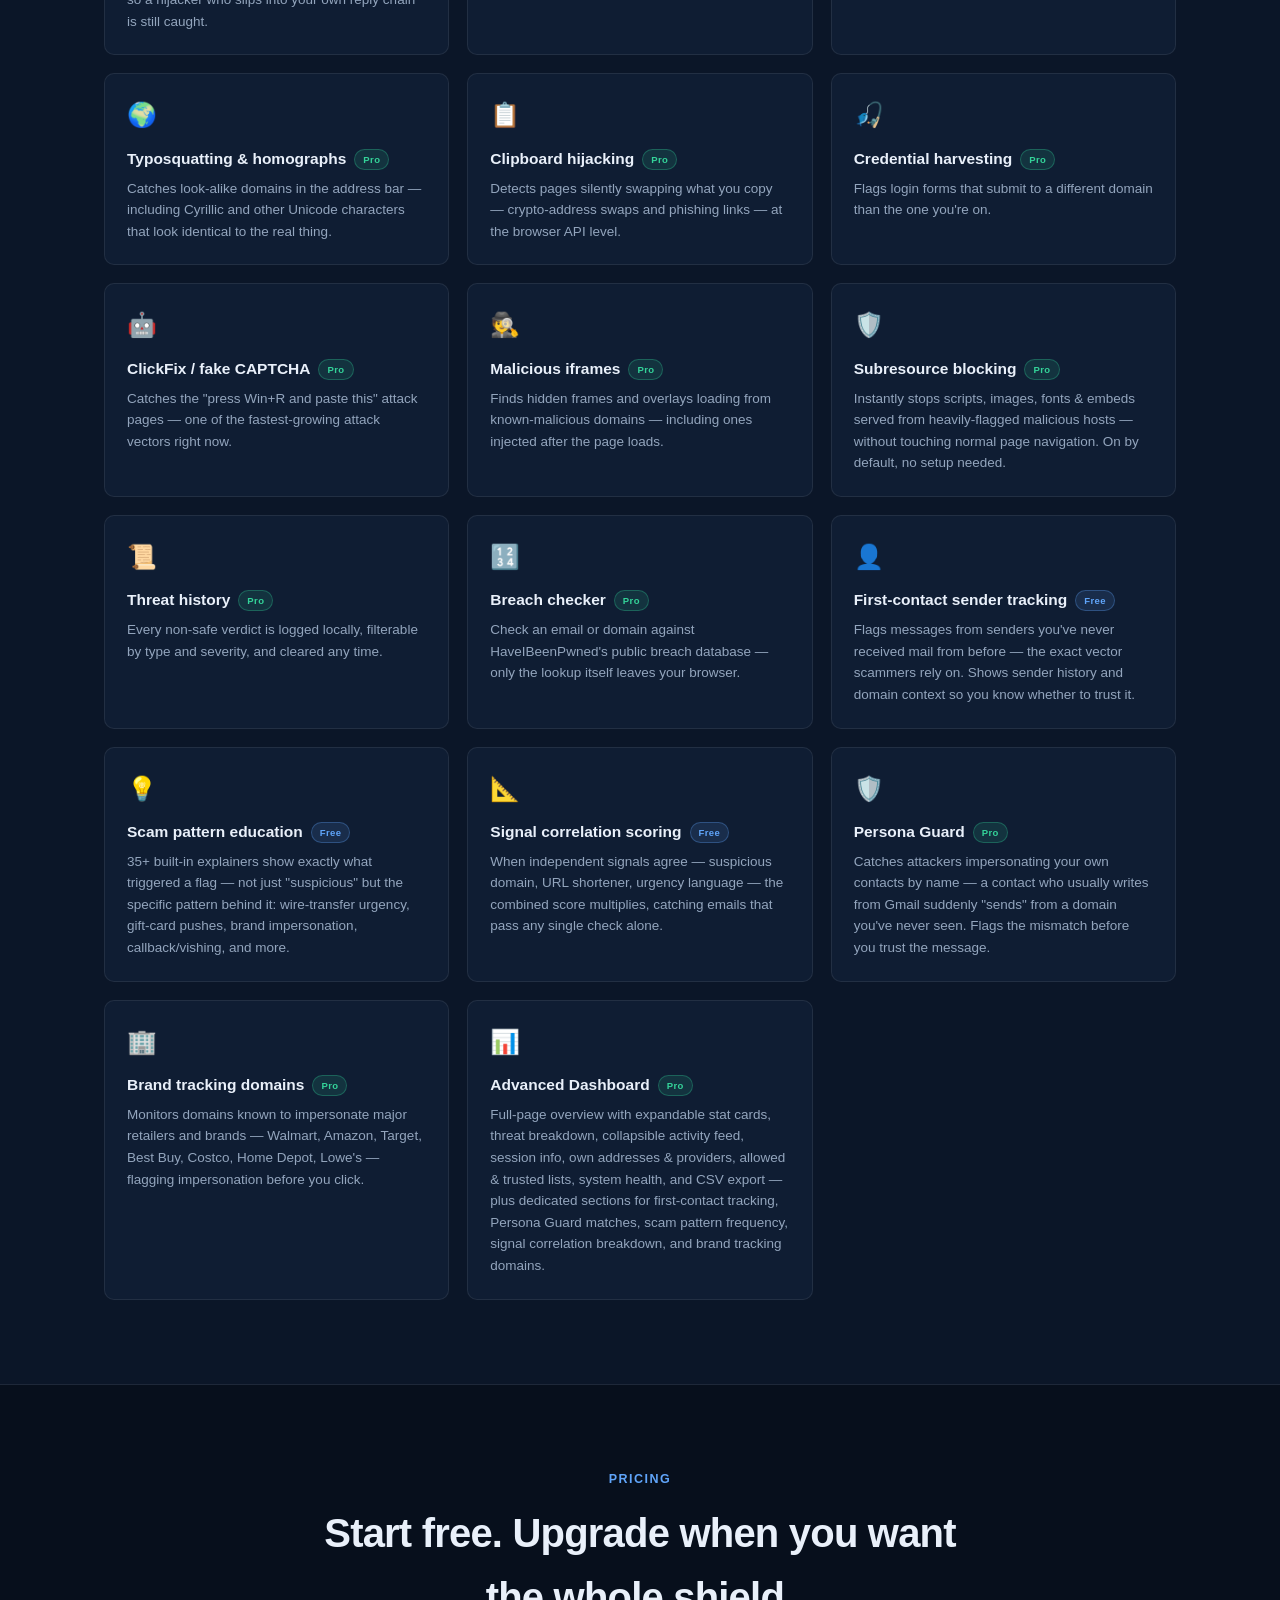
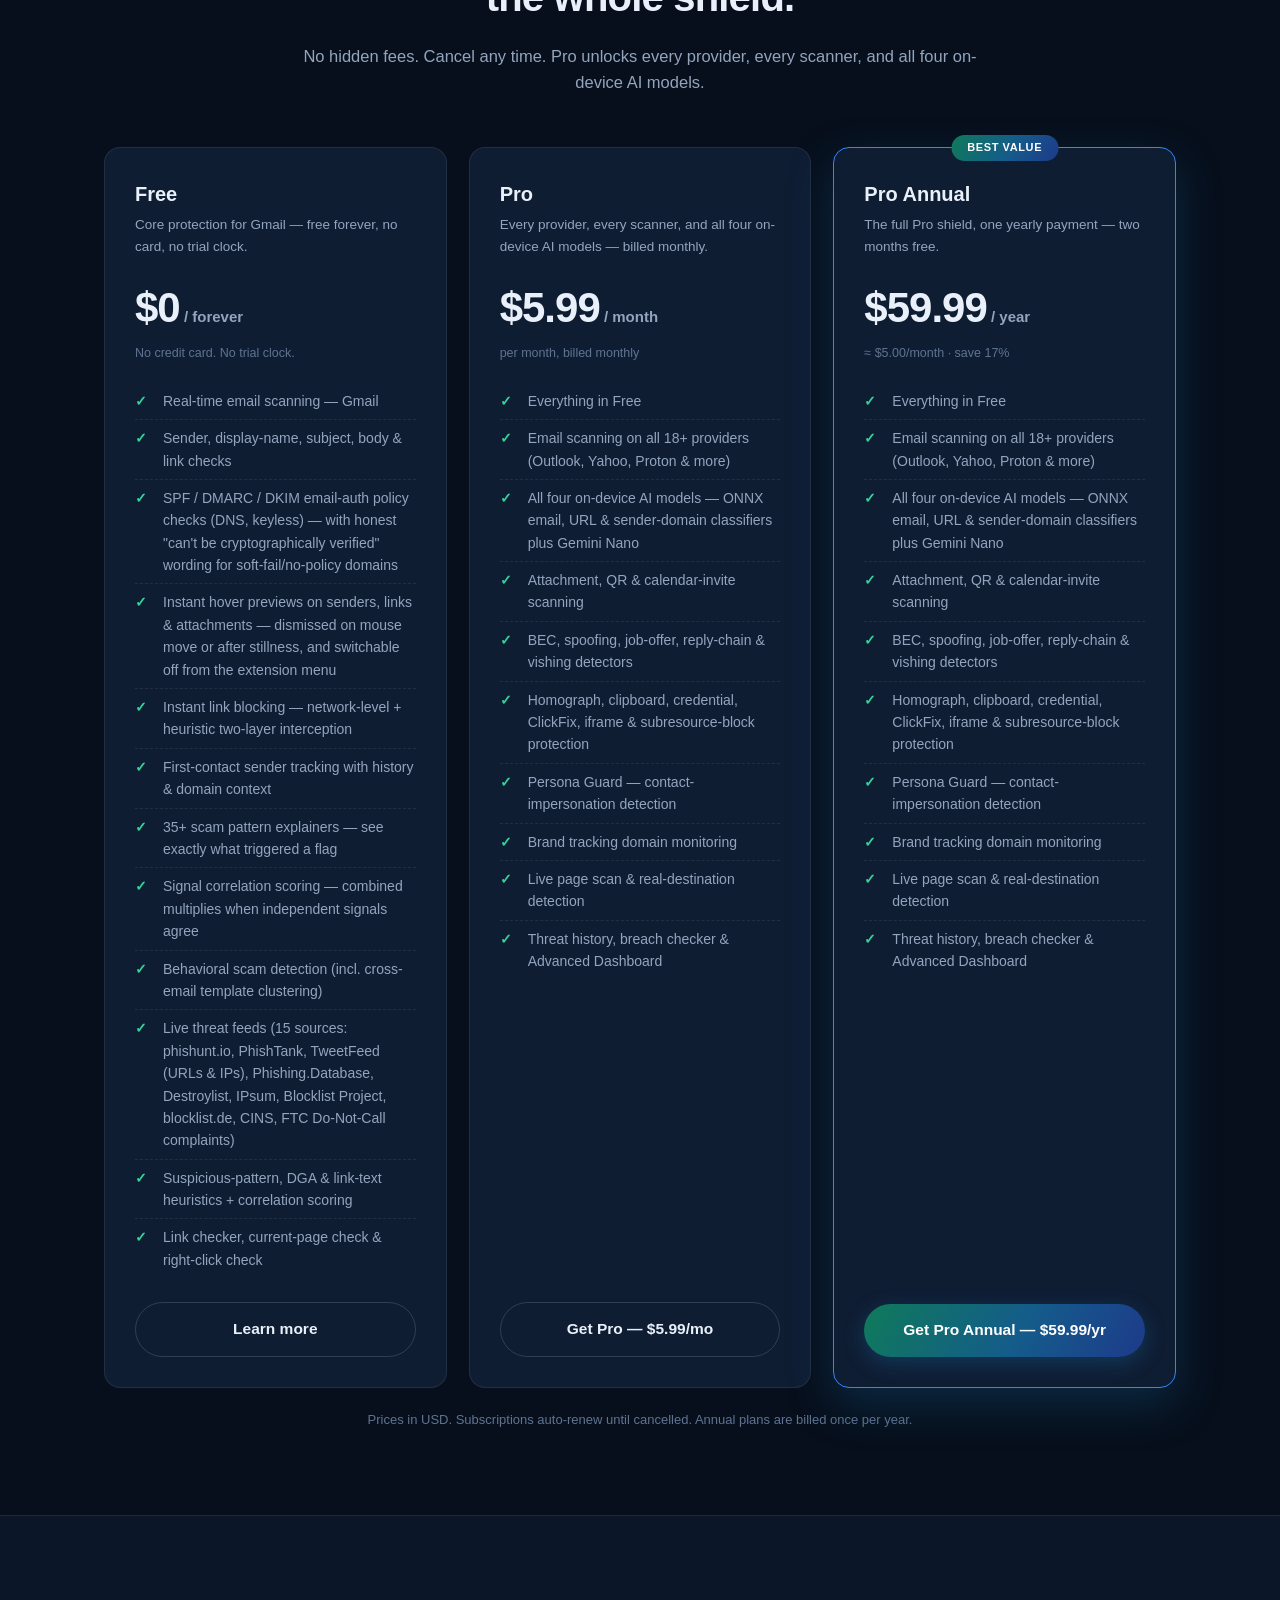
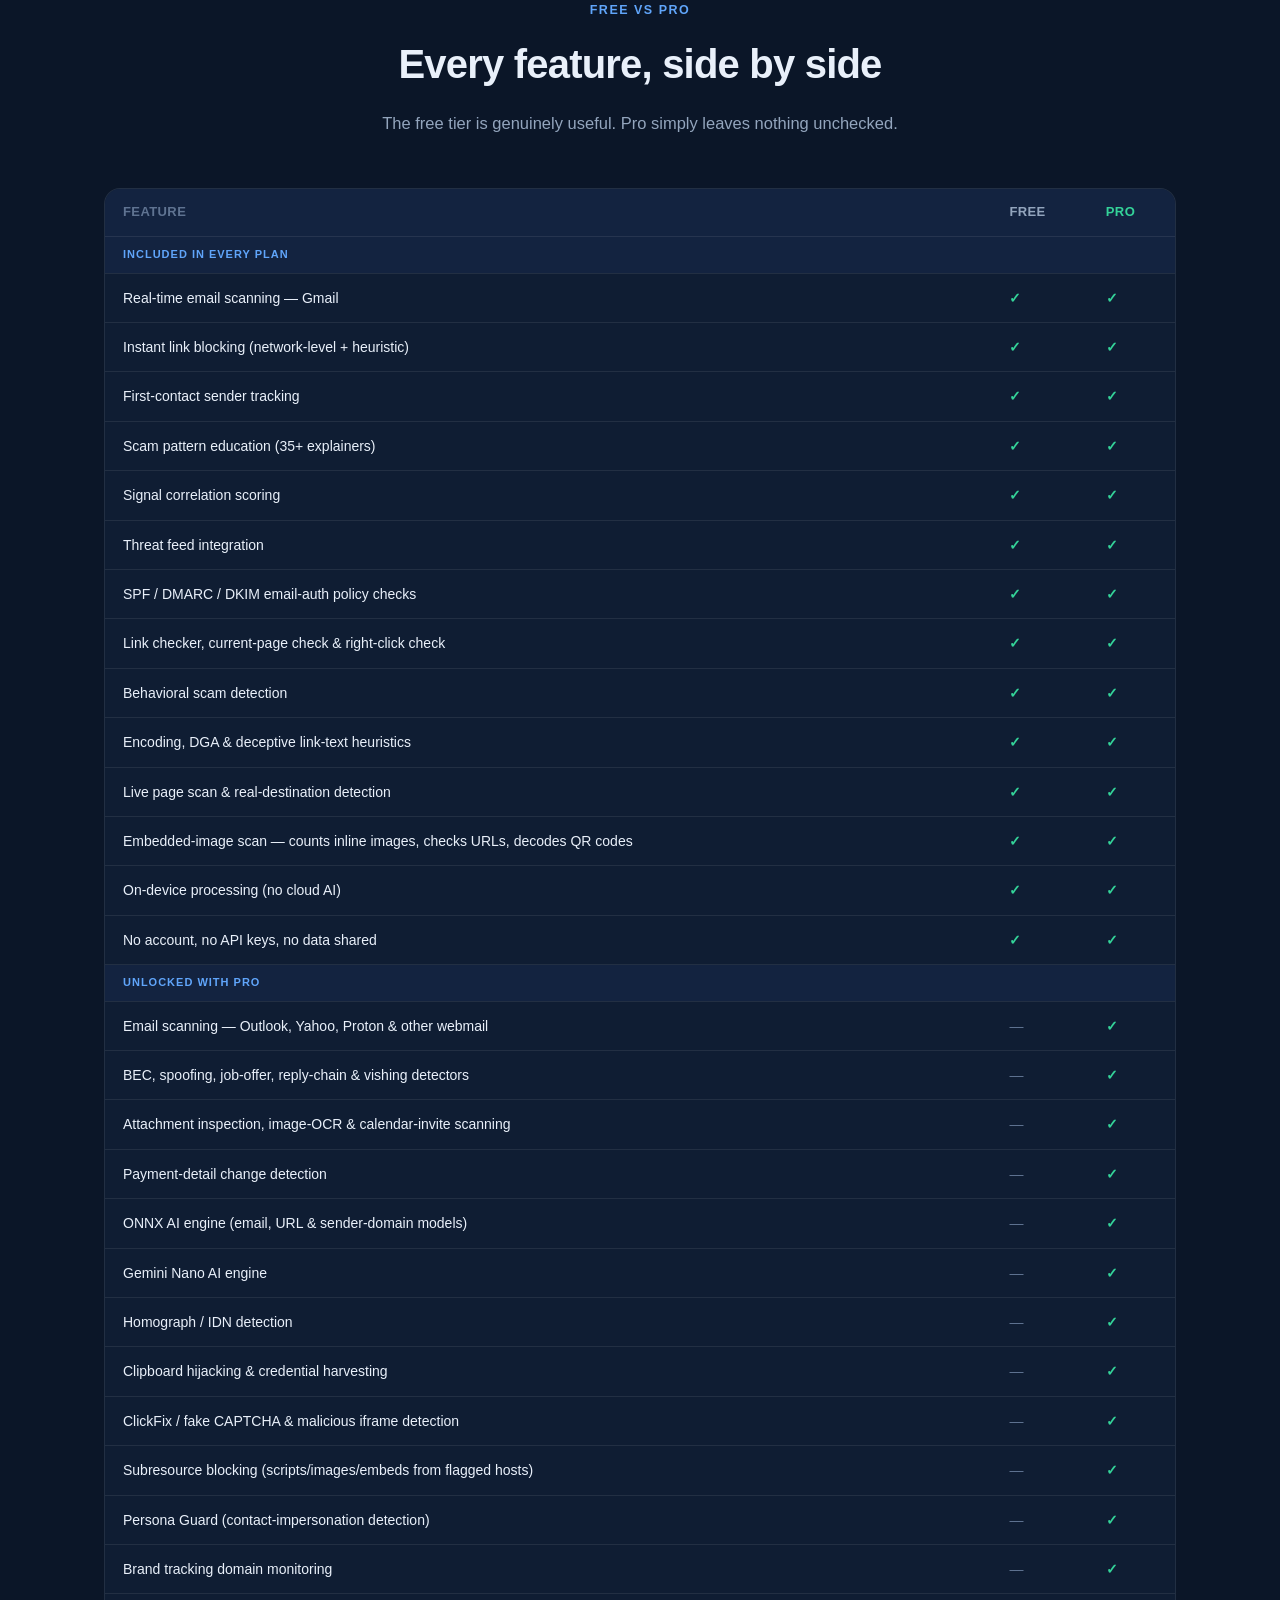
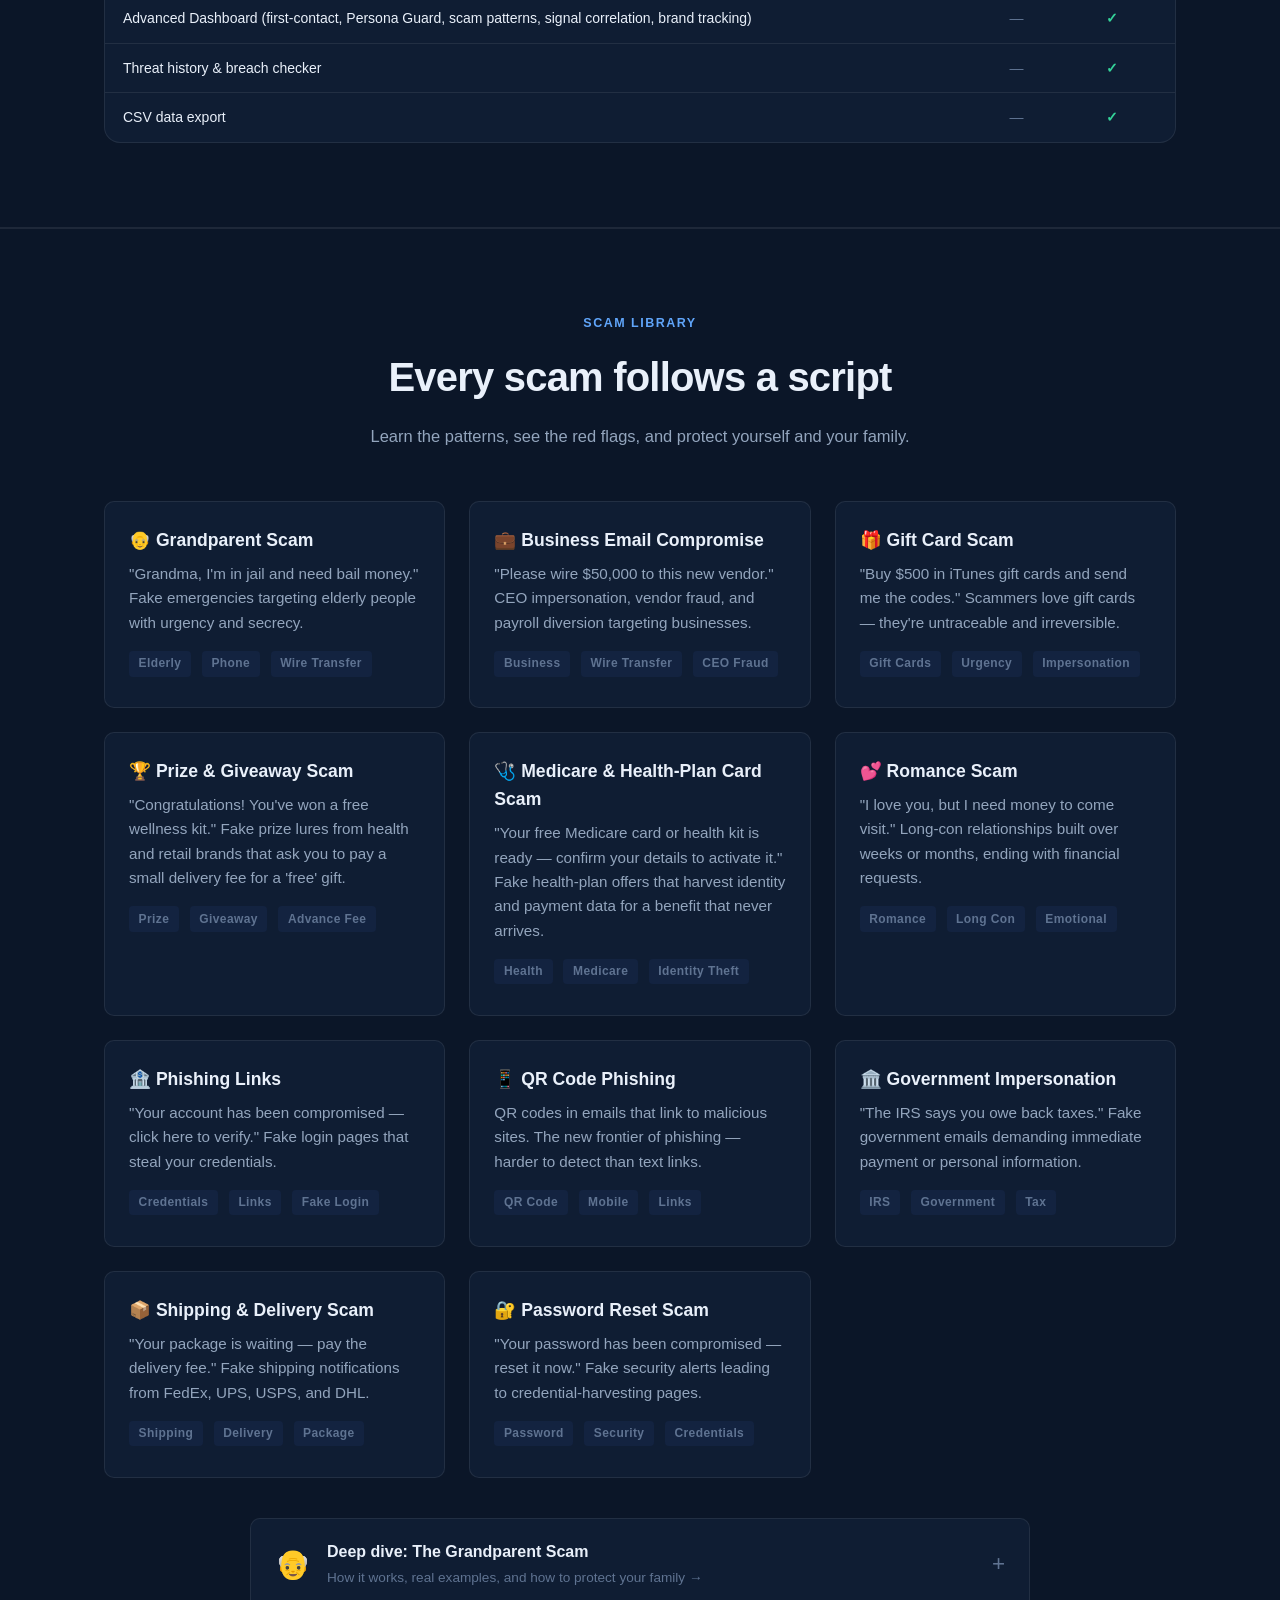
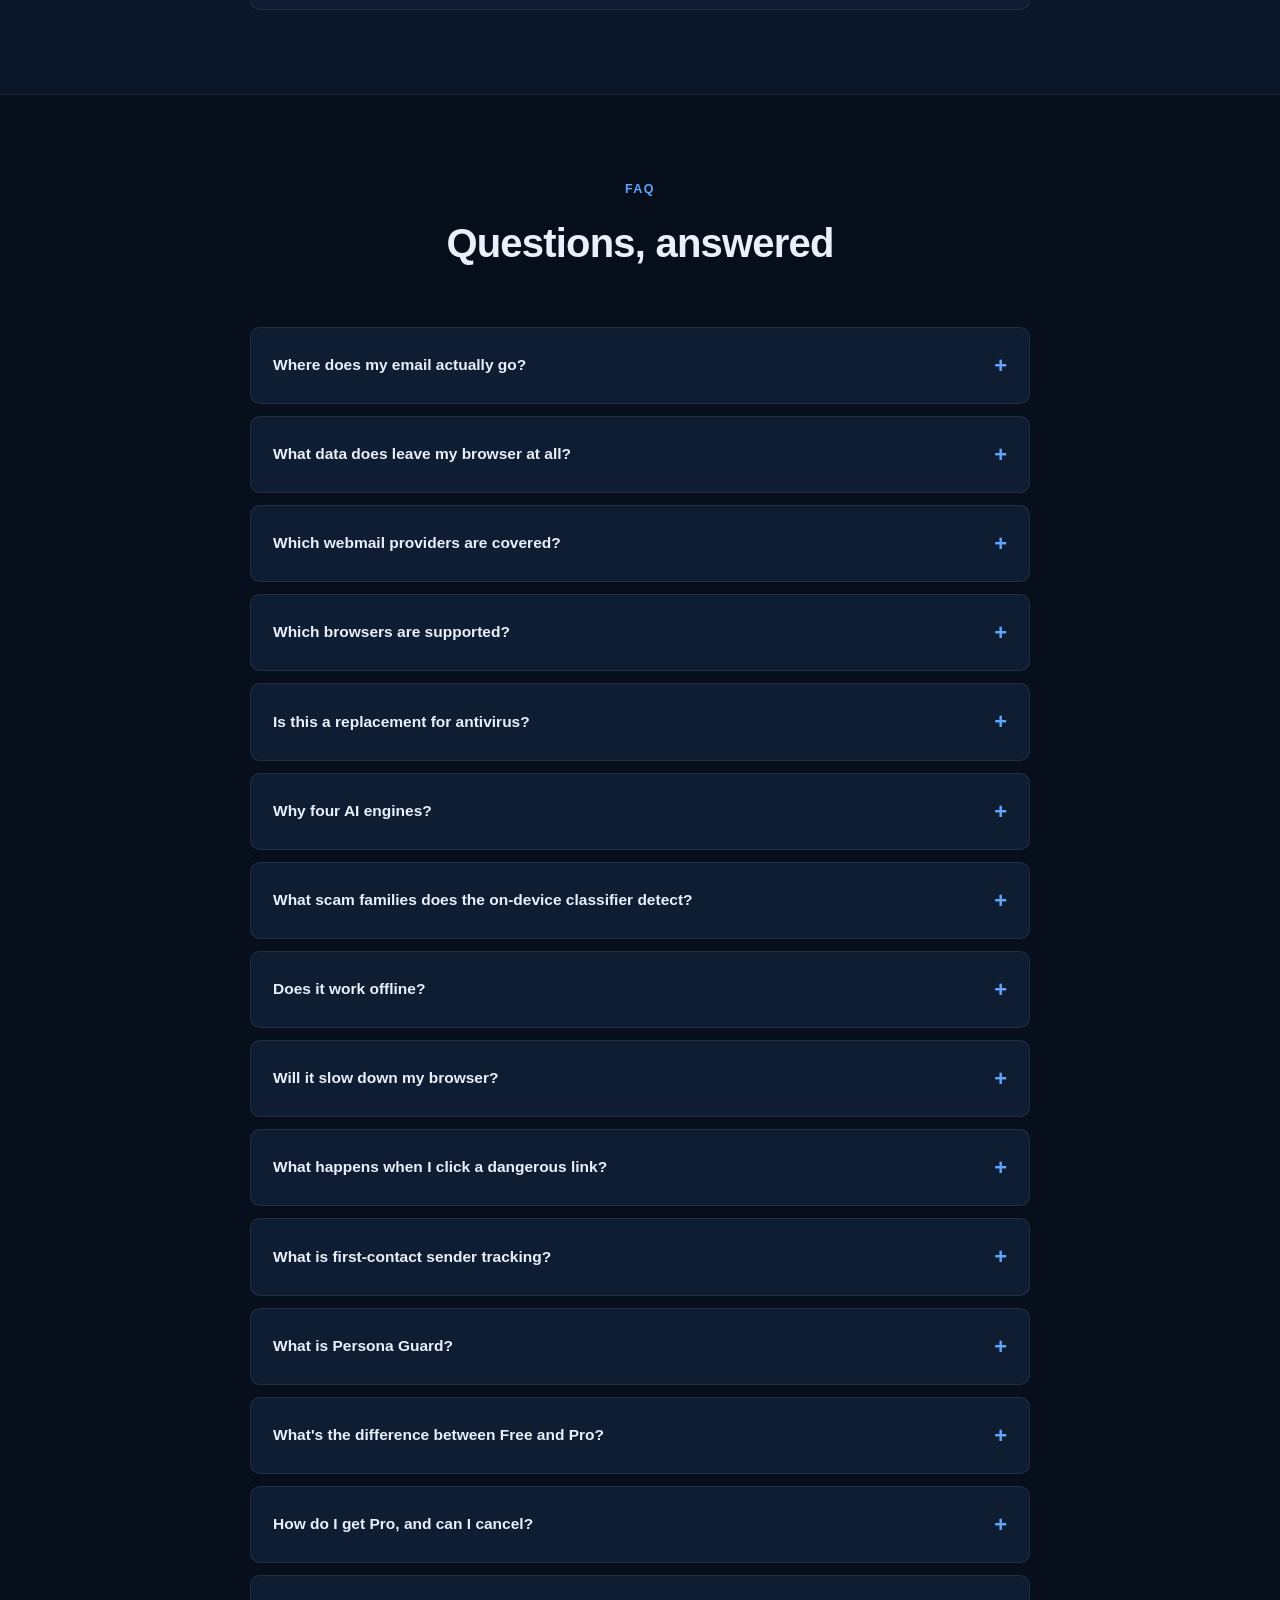
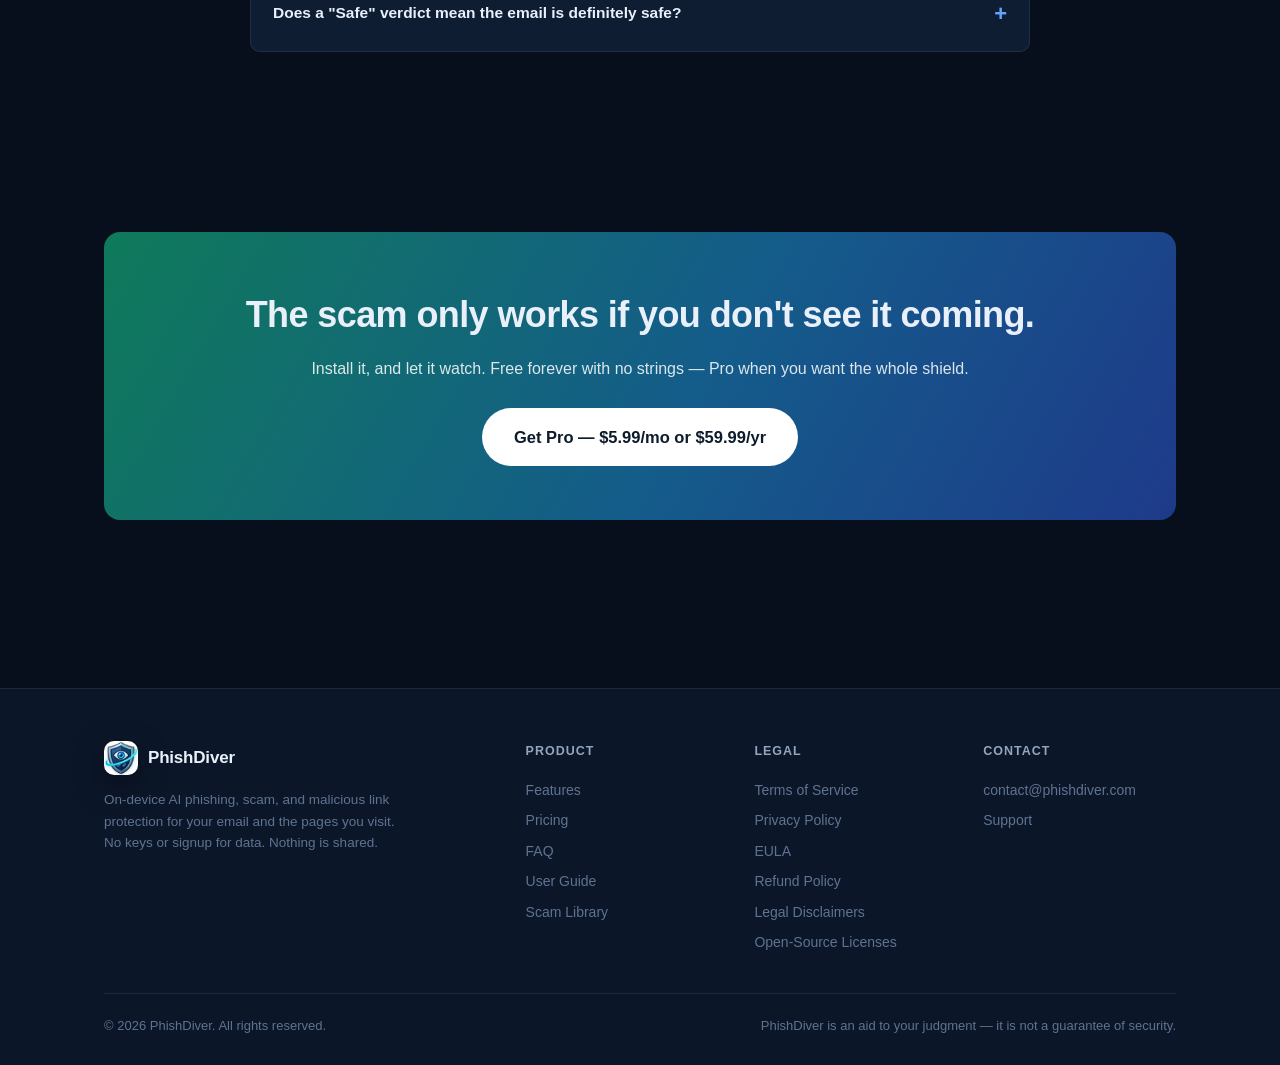
==== commit 083acbf4: "Add files via upload" ====
--- a/index.html
+++ b/index.html
@@ -97,22 +97,22 @@
 <section id="engines">
   <div class="container">
     <div class="section-head">
-      <div class="section-kicker">Three models, one job</div>
-      <h2>Two models always. Three on Chrome.</h2>
-      <p>The on-device ONNX runtime runs two models on every browser: an email classifier that sorts each message into 22 scam families — from credential theft, business email compromise, gift-card, advance-fee, romance, prize/giveaway, and sextortion, to job, callback/vishing, tech-support, government impersonation, crypto-investment, delivery/package, refund, and QR-code phishing scams — and a URL classifier that scores every link. On Chrome 127+, Gemini Nano reads email again whenever it's available. All three models run inside your browser — nothing is ever sent to a cloud.</p>
+      <div class="section-kicker">Four models, one job</div>
+      <h2>Three models always. Four on Chrome.</h2>
+      <p>The on-device ONNX runtime runs three models on every browser: an email classifier that sorts each message into 22 scam families — from credential theft, business email compromise, gift-card, advance-fee, romance, prize/giveaway, and sextortion, to job, callback/vishing, tech-support, government impersonation, crypto-investment, delivery/package, refund, and QR-code phishing scams — a URL classifier that scores every link, and a sender-domain trust model that supplies a reputation prior (never a verdict). Separately, a deterministic health-bait detector names a 23rd scam family when the classifier's family scores are low. On Chrome 127+, Gemini Nano reads email again whenever it's available. All four models run inside your browser — nothing is ever sent to a cloud.</p>
     </div>
     <div class="engines">
       <div class="engine-card onnx">
         <div class="eng-icon">🧠</div>
         <h3>ONNX AI — Always Active</h3>
         <span class="eng-pill">No setup · All browsers · Works offline</span>
-        <p>It runs in your browser in milliseconds — no setup, no network, in Chrome, Brave, and Edge. The classifier labels each message with its scam family — one of 22, from credential, BEC, gift-card, advance-fee, romance, prize/giveaway, and sextortion to job, tech-support, government, crypto-investment, delivery, refund, and QR-code phishing — so the warning tells you what the scam is trying to do. A second ONNX model scores every link it sees, so URL checks share the same always-on, on-device engine.</p>
+        <p>It runs in your browser in milliseconds — no setup, no network, in Chrome, Brave, and Edge. The classifier labels each message with its scam family — one of 22, from credential, BEC, gift-card, advance-fee, romance, prize/giveaway, and sextortion to job, tech-support, government, crypto-investment, delivery, refund, and QR-code phishing — so the warning tells you what the scam is trying to do. A second ONNX model scores every link it sees, and a third supplies a sender-domain trust prior (never a verdict) — so URL checks and sender trust share the same always-on, on-device engine.</p>
       </div>
       <div class="engine-card nano">
         <div class="eng-icon">💎</div>
         <h3>Gemini Nano — Bonus Layer</h3>
         <span class="eng-pill">Chrome 127+ · Free & on-device · Optional</span>
-        <p>Gemini Nano is Google's free AI that's already built into Chrome — no account, no cloud, no data sent to Google. When it's available, it adds a third read, catching social-engineering language that simple keyword rules miss. It all happens on your device. On browsers without it (Brave, Edge, older Chrome), the built-in ONNX models handle everything on their own.</p>
+        <p>Gemini Nano is Google's free AI that's already built into Chrome — no account, no cloud, no data sent to Google. When it's available, it adds one more read, catching social-engineering language that simple keyword rules miss. It all happens on your device. On browsers without it (Brave, Edge, older Chrome), the built-in ONNX models handle everything on their own.</p>
       </div>
     </div>
   </div>
@@ -184,7 +184,7 @@
       <div class="feature-card">
         <div class="f-icon">💔</div>
         <h3>Behavioral scam detection <span class="tag tag-both">Free + Pro</span></h3>
-        <p>Spots romance scams, sextortion, pig-butchering, gift-card pushes, prize/giveaway lures, advance-fee fraud, and deadline-pressure tactics by pattern — not keywords — across 20+ languages, and groups near-identical campaign emails from many senders. The on-device classifier calls the scam family by name. Also tracks per-sender grooming progression across messages, plus grandparent/family-emergency scams, pivots to WhatsApp/Telegram/Signal, and false "FCA/SEC-regulated" investment pitches.</p>
+        <p>Spots romance scams, sextortion, pig-butchering, gift-card pushes, prize/giveaway lures, advance-fee fraud, health-plan/Medicare card-bait lures, and deadline-pressure tactics by pattern — not keywords — across 20+ languages, and groups near-identical campaign emails from many senders. The on-device classifier calls the scam family by name. Also tracks per-sender grooming progression across messages, plus grandparent/family-emergency scams, pivots to WhatsApp/Telegram/Signal, and false "FCA/SEC-regulated" investment pitches.</p>
       </div>
       <div class="feature-card">
         <div class="f-icon">🧪</div>
@@ -328,7 +328,7 @@
     <div class="section-head">
       <div class="section-kicker">Pricing</div>
       <h2>Start free. Upgrade when you want the whole shield.</h2>
-      <p>No hidden fees. Cancel any time. Pro unlocks every provider, every scanner, and all three on-device AI engines.</p>
+      <p>No hidden fees. Cancel any time. Pro unlocks every provider, every scanner, and all four on-device AI models.</p>
     </div>
 
     <div class="plans">
@@ -356,13 +356,13 @@
 
       <div class="plan">
         <h3>Pro</h3>
-        <p class="plan-desc">Every provider, every scanner, and all three on-device AI models — billed monthly.</p>
+        <p class="plan-desc">Every provider, every scanner, and all four on-device AI models — billed monthly.</p>
         <div class="price">$5.99<small> / month</small></div>
         <div class="price-note">per month, billed monthly</div>
         <ul class="feature-list">
           <li>Everything in Free</li>
           <li>Email scanning on all 18+ providers (Outlook, Yahoo, Proton &amp; more)</li>
-          <li>All three on-device AI models — ONNX email &amp; URL classifiers plus Gemini Nano</li>
+          <li>All four on-device AI models — ONNX email, URL &amp; sender-domain classifiers plus Gemini Nano</li>
           <li>Attachment, QR &amp; calendar-invite scanning</li>
           <li>BEC, spoofing, job-offer, reply-chain &amp; vishing detectors</li>
           <li>Homograph, clipboard, credential, ClickFix, iframe &amp; subresource-block protection</li>
@@ -383,7 +383,7 @@
         <ul class="feature-list">
           <li>Everything in Free</li>
           <li>Email scanning on all 18+ providers (Outlook, Yahoo, Proton &amp; more)</li>
-          <li>All three on-device AI models — ONNX email &amp; URL classifiers plus Gemini Nano</li>
+          <li>All four on-device AI models — ONNX email, URL &amp; sender-domain classifiers plus Gemini Nano</li>
           <li>Attachment, QR &amp; calendar-invite scanning</li>
           <li>BEC, spoofing, job-offer, reply-chain &amp; vishing detectors</li>
           <li>Homograph, clipboard, credential, ClickFix, iframe &amp; subresource-block protection</li>
@@ -440,7 +440,7 @@
           <tr><td class="row-label">BEC, spoofing, job-offer, reply-chain &amp; vishing detectors</td><td><span class="no">—</span></td><td><span class="yes">✓</span></td></tr>
           <tr><td class="row-label">Attachment inspection, image-OCR &amp; calendar-invite scanning</td><td><span class="no">—</span></td><td><span class="yes">✓</span></td></tr>
           <tr><td class="row-label">Payment-detail change detection</td><td><span class="no">—</span></td><td><span class="yes">✓</span></td></tr>
-          <tr><td class="row-label">ONNX AI engine (email + URL classifier models)</td><td><span class="no">—</span></td><td><span class="yes">✓</span></td></tr>
+          <tr><td class="row-label">ONNX AI engine (email, URL &amp; sender-domain models)</td><td><span class="no">—</span></td><td><span class="yes">✓</span></td></tr>
           <tr><td class="row-label">Gemini Nano AI engine</td><td><span class="no">—</span></td><td><span class="yes">✓</span></td></tr>
           <tr><td class="row-label">Homograph / IDN detection</td><td><span class="no">—</span></td><td><span class="yes">✓</span></td></tr>
           <tr><td class="row-label">Clipboard hijacking &amp; credential harvesting</td><td><span class="no">—</span></td><td><span class="yes">✓</span></td></tr>
@@ -498,6 +498,14 @@
         <span class="tag">Prize</span>
         <span class="tag">Giveaway</span>
         <span class="tag">Advance Fee</span>
+      </div>
+
+      <div class="scam-card">
+        <h3>🩺 Medicare &amp; Health-Plan Card Scam</h3>
+        <p>"Your free Medicare card or health kit is ready — confirm your details to activate it." Fake health-plan offers that harvest identity and payment data for a benefit that never arrives.</p>
+        <span class="tag">Health</span>
+        <span class="tag">Medicare</span>
+        <span class="tag">Identity Theft</span>
       </div>
 
       <div class="scam-card">
@@ -664,12 +672,12 @@
         <p>No. PhishDiver is an aid to your judgment, not a guarantee — and it shouldn't replace antivirus, a password manager, multi-factor authentication, or your own caution. Use it alongside those.</p>
       </details>
       <details>
-        <summary>Why three AI engines?</summary>
-        <p>Three independent on-device AI checks are better than one. The built-in ONNX runtime runs two models — an email classifier and a URL classifier — that are always on. When Chrome's own free Gemini Nano AI is available, it adds a third read of the intent and social-engineering behind a message. All three run on your computer — Google never receives your email. If Nano isn't available or you turn it off, the built-in ONNX models keep protecting you on their own, with nothing depending on an internet service.</p>
+        <summary>Why four AI engines?</summary>
+        <p>Four independent on-device AI checks are better than one. The built-in ONNX runtime runs three models — an email classifier, a URL classifier, and a sender-domain trust model — that are always on. When Chrome's own free Gemini Nano AI is available, it adds one more read of the intent and social-engineering behind a message. All four run on your computer — Google never receives your email. If Nano isn't available or you turn it off, the built-in ONNX models keep protecting you on their own, with nothing depending on an internet service.</p>
       </details>
       <details>
         <summary>What scam families does the on-device classifier detect?</summary>
-        <p>The built-in ONNX classifier labels each message with one of 22 scam families: credential theft (fake login pages), business email compromise (CEO/vendor payment fraud), gift-card scams, advance-fee scams (prize fees, prepayments, "approved" loans), romance scams, prize/giveaway scams, sextortion/extortion scams (blackmail demanding Bitcoin), job/recruitment scams, callback/vishing scams, tech-support scams, government/tax impersonation scams, crypto-investment and crypto-recovery scams, delivery/package scams, wire-transfer scams, persona/CEO impersonation scams, fake-investment/regulator scams, payment-redirect/vendor scams, refund/reimbursement scams, account-scare/tech-panic scams, scareware/fake-AV scams, and QR-code phishing. It runs entirely on your device in milliseconds, and the warning names the family so you understand what the email is trying to do.</p>
+        <p>The built-in ONNX classifier labels each message with one of 22 scam families: credential theft (fake login pages), business email compromise (CEO/vendor payment fraud), gift-card scams, advance-fee scams (prize fees, prepayments, "approved" loans), romance scams, prize/giveaway scams, sextortion/extortion scams (blackmail demanding Bitcoin), job/recruitment scams, callback/vishing scams, tech-support scams, government/tax impersonation scams, crypto-investment and crypto-recovery scams, delivery/package scams, wire-transfer scams, persona/CEO impersonation scams, fake-investment/regulator scams, payment-redirect/vendor scams, refund/reimbursement scams, account-scare/tech-panic scams, scareware/fake-AV scams, and QR-code phishing. A dedicated health-bait detector adds a 23rd family — health-plan / Medicare card-bait scams — so a confident lure is named even when the classifier's family scores are low. It runs entirely on your device in milliseconds, and the warning names the family so you understand what the email is trying to do.</p>
       </details>
       <details>
         <summary>Does it work offline?</summary>
@@ -696,7 +704,7 @@
       </details>
       <details>
         <summary>What's the difference between Free and Pro?</summary>
-        <p>Free protects Gmail with heuristics, instant link blocking, first-contact tracking, scam-pattern explainers, signal correlation, and URL defense. Pro extends scanning to all 18+ providers, adds all three on-device AI models (ONNX email + URL classifiers plus Gemini Nano), attachment/QR/calendar scanning, Persona Guard, brand-tracking domains, and every advanced detector — BEC, spoofing, job-offer, reply-chain, vishing, payment-detail changes, homographs, clipboard, credential harvesting, ClickFix, iframes, subresource blocking, live page scans, real-destination tracking, threat history, the breach checker, and the Advanced Dashboard.</p>
+        <p>Free protects Gmail with heuristics, instant link blocking, first-contact tracking, scam-pattern explainers, signal correlation, and URL defense. Pro extends scanning to all 18+ providers, adds all four on-device AI models (ONNX email, URL &amp; sender-domain classifiers plus Gemini Nano), attachment/QR/calendar scanning, Persona Guard, brand-tracking domains, and every advanced detector — BEC, spoofing, job-offer, reply-chain, vishing, payment-detail changes, homographs, clipboard, credential harvesting, ClickFix, iframes, subresource blocking, live page scans, real-destination tracking, threat history, the breach checker, and the Advanced Dashboard.</p>
       </details>
       <details>
         <summary>How do I get Pro, and can I cancel?</summary>
